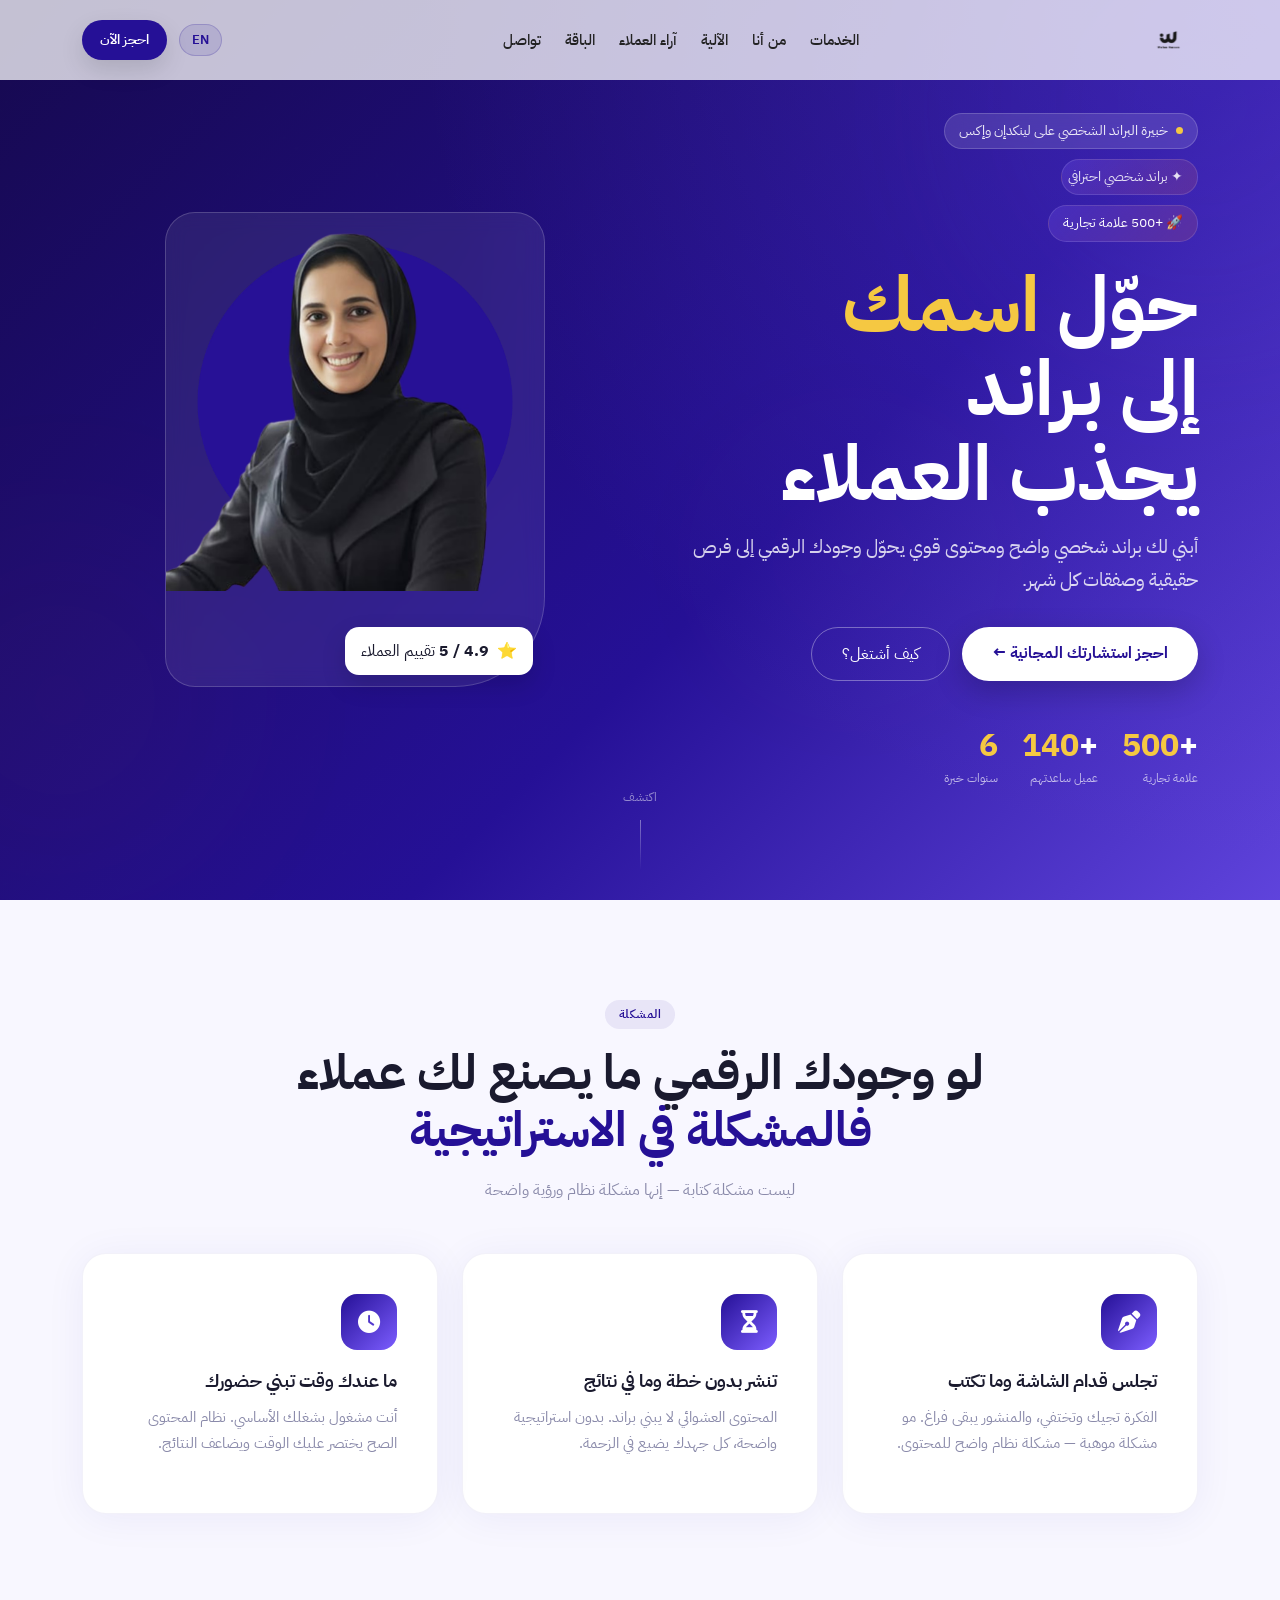
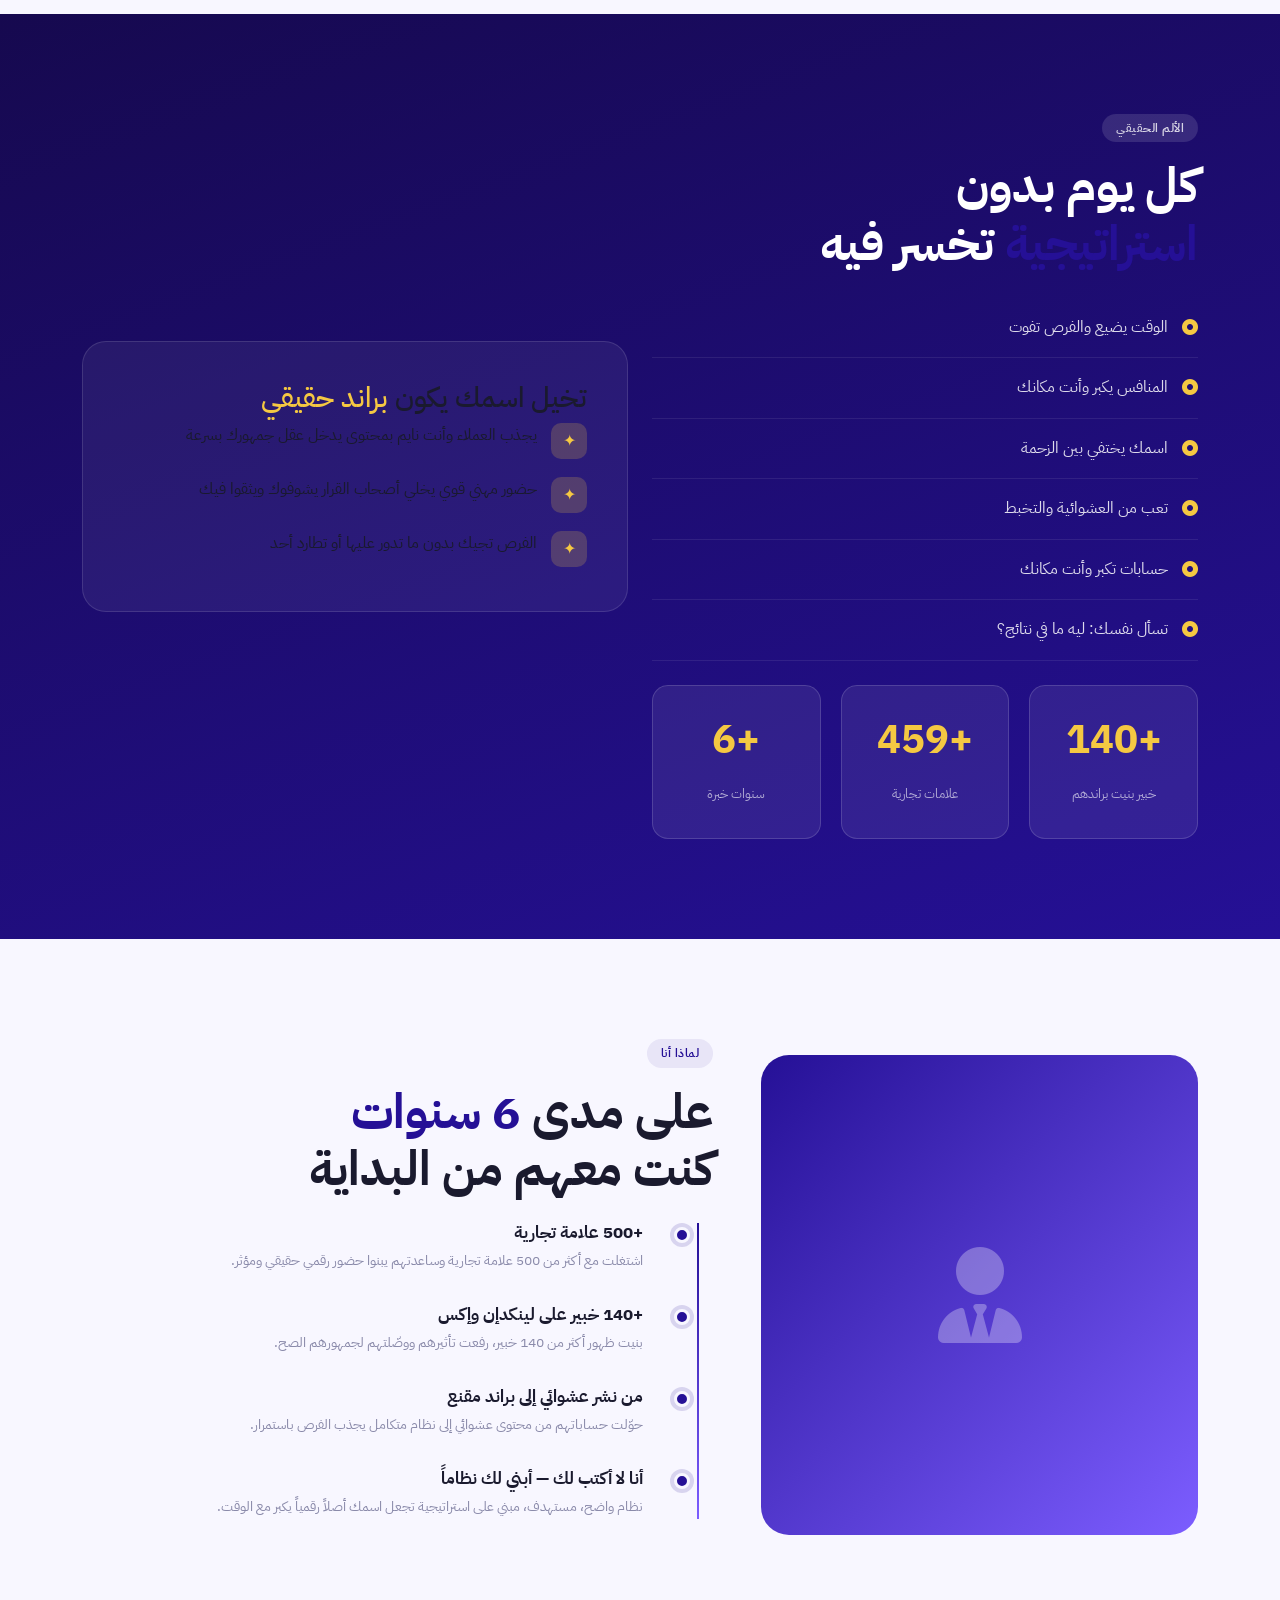
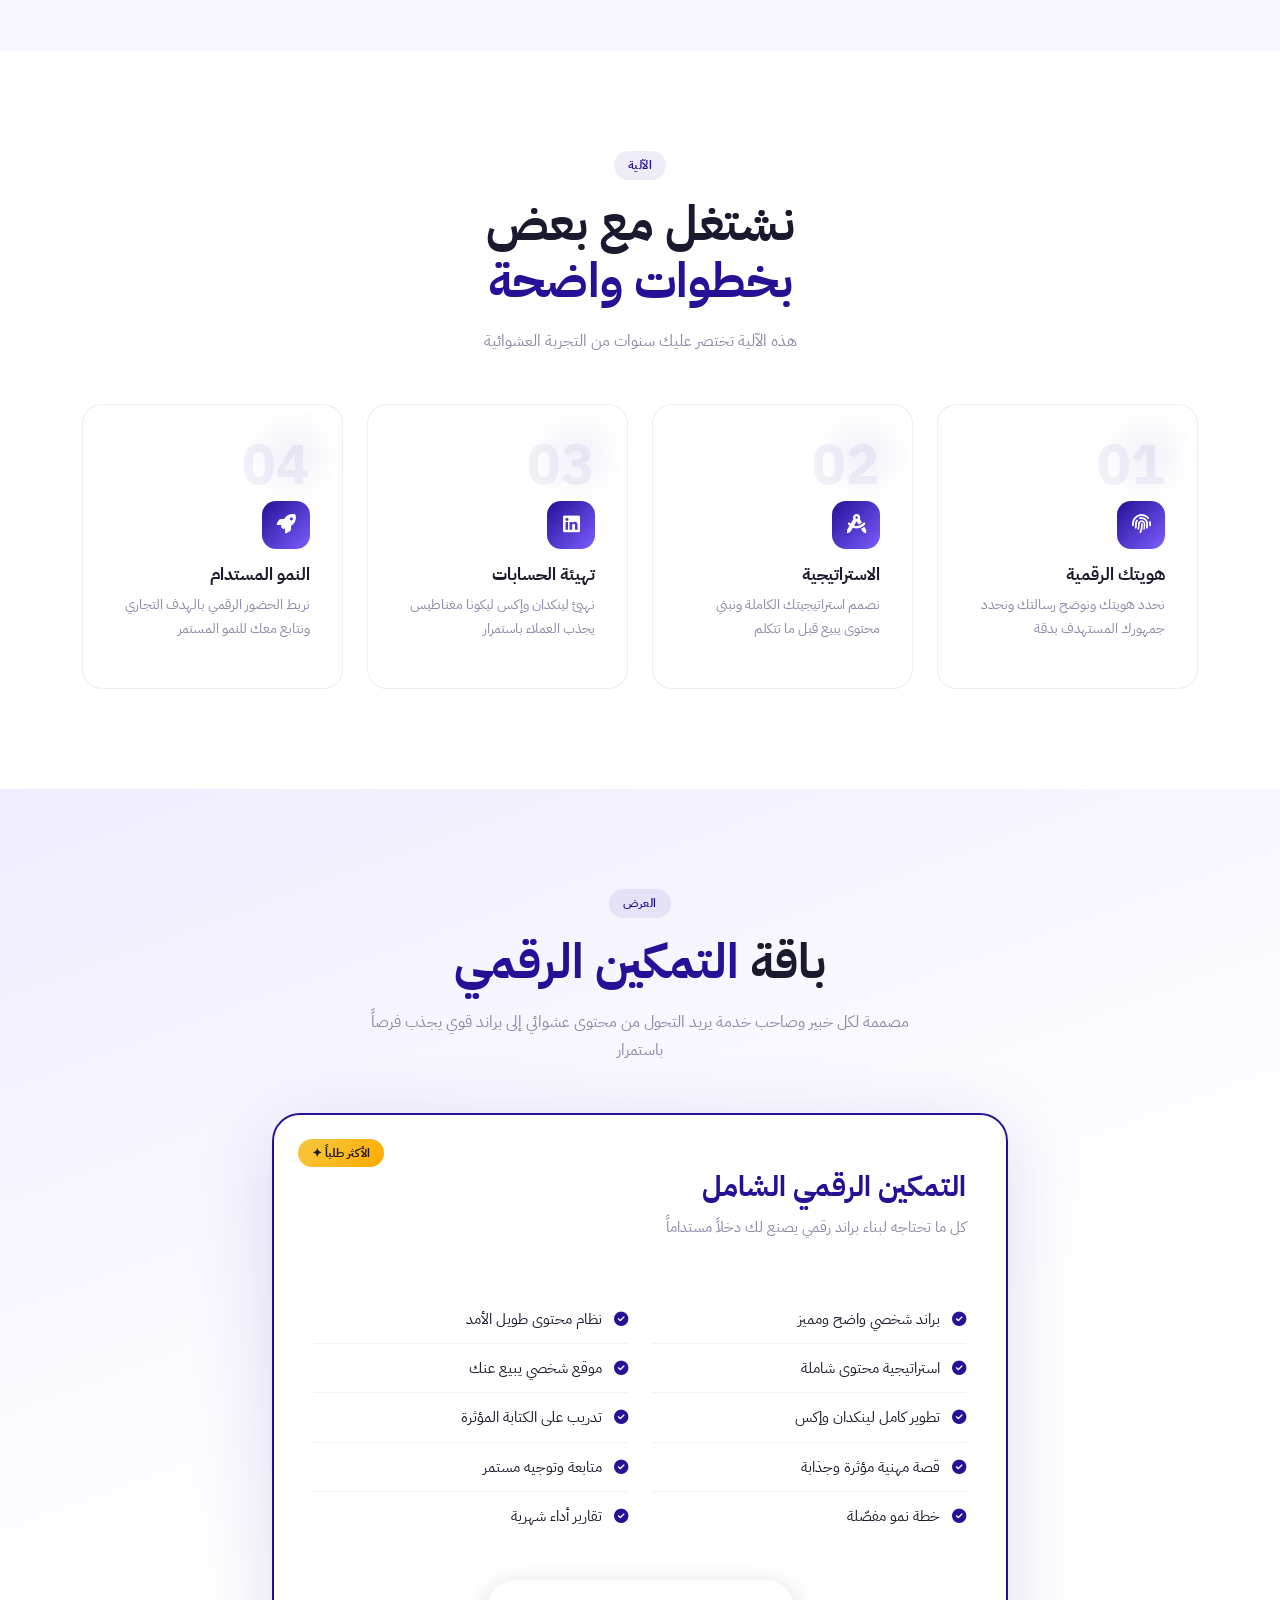
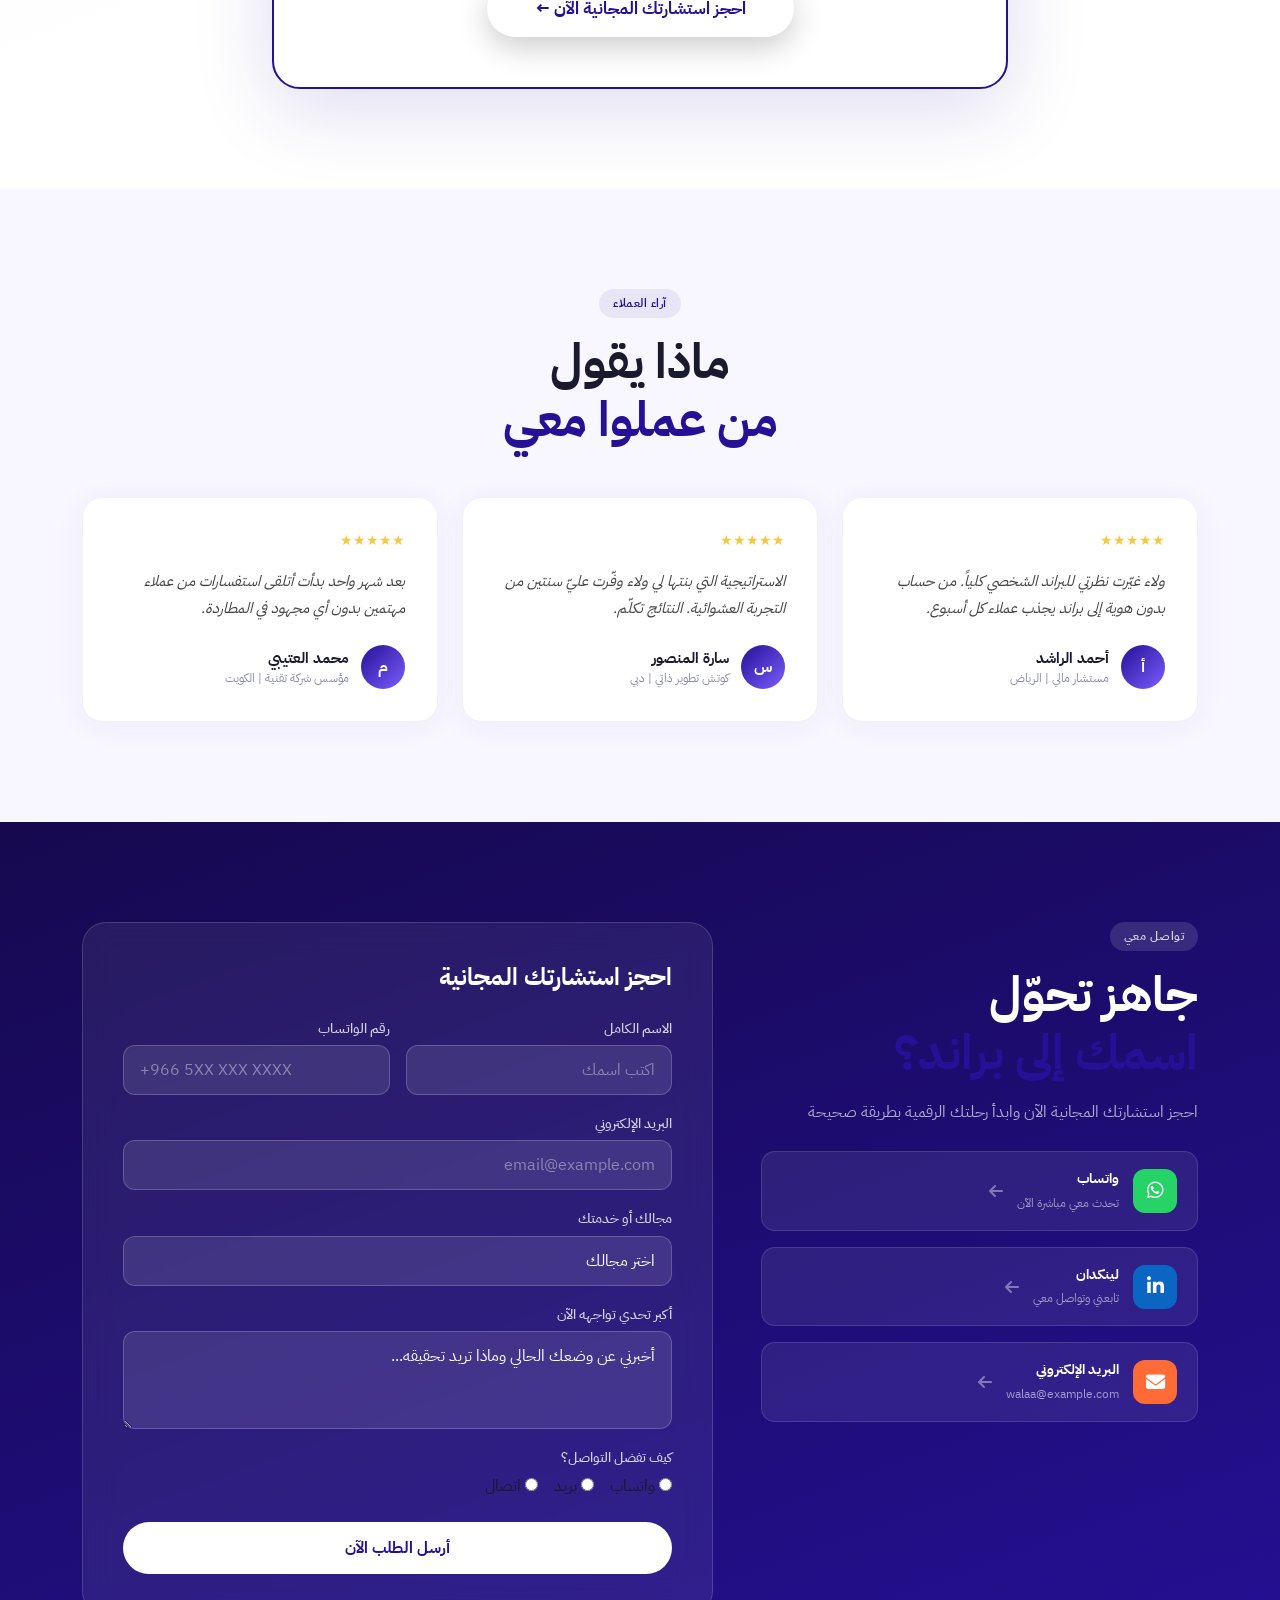
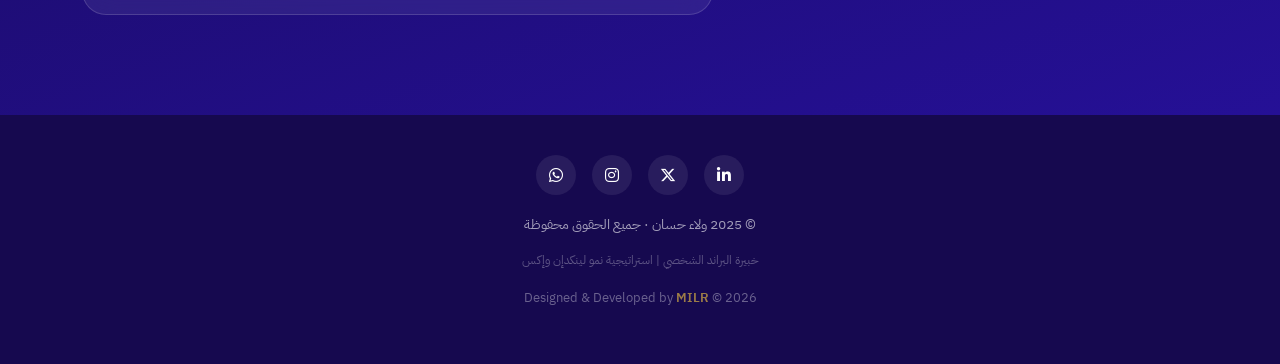
==== index.html @ 90fc90c7 "update website" ====
<!doctype html>
<html lang="ar" dir="rtl">

<head>
    <meta charset="UTF-8" />
    <meta name="viewport" content="width=device-width, initial-scale=1.0" />
    <title>ولاء حسان | خبيرة البراند الشخصي</title>
    <link href="https://fonts.googleapis.com/css2?family=IBM+Plex+Sans+Arabic:wght@300;400;500;600;700&display=swap"
        rel="stylesheet" />
    <link href="https://cdn.jsdelivr.net/npm/bootstrap@5.3.3/dist/css/bootstrap.min.css" rel="stylesheet" />
    <link href="https://cdnjs.cloudflare.com/ajax/libs/font-awesome/6.5.0/css/all.min.css" rel="stylesheet" />
    <link rel="stylesheet" href="style.css" />
</head>

<body>
    <!-- NAV -->
    <nav id="navbar">
        <div class="container nav-inner">

            <!-- LOGO -->
            <a href="#hero" class="nav-logo">
                <img src="logo.avif" alt="ولاء حسان" class="logo-img" />
            </a>

            <!-- LINKS -->
            <div class="nav-links">

                <a href="#hook" data-ar="الخدمات" data-en="Services">الخدمات</a>

                <a href="#why" data-ar="من أنا" data-en="About Me">من أنا</a>

                <a href="#process" data-ar="الآلية" data-en="Process">الآلية</a>

                <a href="#testimonials" data-ar="آراء العملاء" data-en="Testimonials">آراء العملاء</a>

                <a href="#package" data-ar="الباقة" data-en="Package">الباقة</a>

                <a href="#contact" data-ar="تواصل" data-en="Contact">تواصل</a>

            </div>

            <!-- ACTIONS -->
            <div class="nav-actions">

                <button class="lang-switch" onclick="toggleLang()">EN</button>

                <a href="#contact" class="nav-cta" data-ar="احجز الآن" data-en="Book Now">
                    احجز الآن
                </a>

            </div>

        </div>
    </nav>

    <!-- HERO -->
    <section id="hero">
        <div class="hero-noise"></div>
        <div class="hero-orb orb1"></div>
        <div class="hero-orb orb2"></div>
        <div class="hero-orb orb3"></div>

        <div class="container">
            <div class="row align-items-center">

                <!-- TEXT -->
                <div class="col-lg-6 hero-content">

                    <div class="hero-tags">

                        <div class="tag tag-main"
                            data-ar='<span class="tag-dot"></span> خبيرة البراند الشخصي على لينكدإن وإكس'
                            data-en='<span class="tag-dot"></span> Personal branding expert on LinkedIn & X'>
                            <span class="tag-dot"></span>
                            خبيرة البراند الشخصي على لينكدإن وإكس
                        </div>

                        <div class="tag tag-soft" data-ar="✦ براند شخصي احترافي"
                            data-en="✦ Professional Personal Brand">
                            ✦ براند شخصي احترافي
                        </div>

                        <div class="tag tag-highlight" data-ar="🚀 +500 علامة تجارية" data-en="🚀 +500 Brands">
                            🚀 +500 علامة تجارية
                        </div>

                    </div>

                    <h1 class="hero-name" data-ar='حوّل <em>اسمك</em><br> إلى براند<br> يجذب العملاء'
                        data-en='Turn <em>Your Name</em><br> Into A Brand<br> That Attracts Clients'>
                        حوّل <em>اسمك</em><br />
                        إلى براند<br />
                        يجذب العملاء
                    </h1>

                    <p class="hero-subtitle"
                        data-ar="أبني لك براند شخصي واضح ومحتوى قوي يحوّل وجودك الرقمي إلى فرص حقيقية وصفقات كل شهر."
                        data-en="I build you a clear personal brand and powerful content that turns your digital presence into real opportunities and consistent monthly deals.">
                        أبني لك براند شخصي واضح ومحتوى قوي يحوّل وجودك الرقمي إلى فرص حقيقية وصفقات كل شهر.
                    </p>

                    <div class="hero-btns">

                        <a href="#contact" class="btn-hero-primary" data-ar="احجز استشارتك المجانية ←"
                            data-en="Book Your Free Consultation ←">
                            احجز استشارتك المجانية ←
                        </a>

                        <a href="#process" class="btn-hero-secondary" data-ar="كيف أشتغل؟" data-en="How Do I Work?">
                            كيف أشتغل؟
                        </a>

                    </div>

                    <div class="hero-stats">

                        <div class="stat-item">
                            <div class="stat-num">+<span>500</span></div>
                            <div class="stat-label" data-ar="علامة تجارية" data-en="Brands">
                                علامة تجارية
                            </div>
                        </div>

                        <div class="stat-item">
                            <div class="stat-num">+<span>140</span></div>
                            <div class="stat-label" data-ar="عميل ساعدتهم" data-en="Clients Helped">
                                عميل ساعدتهم
                            </div>
                        </div>

                        <div class="stat-item">
                            <div class="stat-num"><span>6</span></div>
                            <div class="stat-label" data-ar="سنوات خبرة" data-en="Years of Experience">
                                سنوات خبرة
                            </div>
                        </div>

                    </div>
                </div>

                <!-- IMAGE -->
                <div class="col-lg-6 d-flex justify-content-center">
                    <div class="hero-img-wrap">

                        <div class="hero-img-frame">
                            <div class="hero-img-placeholder">
                                <img src="hero.avif" alt="Walaa Hassan" class="hero-img" />
                            </div>
                        </div>

                        <div class="hero-badge">
                            <div class="hero-badge-icon">⭐</div>
                            <div class="hero-badge-text">
                                <strong>4.9 / 5</strong>
                                <span data-ar="تقييم العملاء" data-en="Client Rating">
                                    تقييم العملاء
                                </span>
                            </div>
                        </div>

                    </div>
                </div>

            </div>
        </div>

        <div class="scroll-indicator" data-ar='<span>اكتشف</span><div class="scroll-line"></div>'
            data-en='<span>Discover</span><div class="scroll-line"></div>'>
            <span>اكتشف</span>
            <div class="scroll-line"></div>
        </div>
    </section>
    <!-- HOOK / PROBLEM -->
    <section id="hook">
        <div class="container">
            <div class="text-center mb-5 reveal">

                <span class="section-tag" data-ar="المشكلة" data-en="The Problem">
                    المشكلة
                </span>

                <h2 class="section-title"
                    data-ar='لو وجودك الرقمي ما يصنع لك عملاء<br><em>فالمشكلة في الاستراتيجية</em>'
                    data-en='If Your Online Presence Is Not Bringing Clients<br><em>The Problem Is The Strategy</em>'>
                    لو وجودك الرقمي ما يصنع لك عملاء<br /><em>فالمشكلة في الاستراتيجية</em>
                </h2>

                <p class="section-sub mx-auto" data-ar="ليست مشكلة كتابة — إنها مشكلة نظام ورؤية واضحة"
                    data-en="It's Not A Writing Problem — It's A System And Strategy Problem">
                    ليست مشكلة كتابة — إنها مشكلة نظام ورؤية واضحة
                </p>

            </div>

            <div class="row g-4">

                <div class="col-md-4 reveal">
                    <div class="hook-card">

                        <div class="hook-icon">
                            <i class="fa-solid fa-pen-nib"></i>
                        </div>

                        <h4 data-ar="تجلس قدام الشاشة وما تكتب"
                            data-en="You Sit In Front Of The Screen And Can't Write">
                            تجلس قدام الشاشة وما تكتب
                        </h4>

                        <p data-ar="الفكرة تجيك وتختفي، والمنشور يبقى فراغ. مو مشكلة موهبة — مشكلة نظام واضح للمحتوى."
                            data-en="Ideas come and go, but the post stays empty. It's not a talent problem — it's a content system problem.">
                            الفكرة تجيك وتختفي، والمنشور يبقى فراغ. مو مشكلة موهبة — مشكلة
                            نظام واضح للمحتوى.
                        </p>

                    </div>
                </div>

                <div class="col-md-4 reveal">
                    <div class="hook-card">

                        <div class="hook-icon">
                            <i class="fa-solid fa-hourglass-half"></i>
                        </div>

                        <h4 data-ar="تنشر بدون خطة وما في نتائج" data-en="You Post Without A Plan And Get No Results">
                            تنشر بدون خطة وما في نتائج
                        </h4>

                        <p data-ar="المحتوى العشوائي لا يبني براند. بدون استراتيجية واضحة، كل جهدك يضيع في الزحمة."
                            data-en="Random content doesn't build a brand. Without a clear strategy, all your effort gets lost in the noise.">
                            المحتوى العشوائي لا يبني براند. بدونك استراتيجية واضحة، كل جهدك
                            يضيع في الزحمة.
                        </p>

                    </div>
                </div>

                <div class="col-md-4 reveal">
                    <div class="hook-card">

                        <div class="hook-icon">
                            <i class="fa-solid fa-clock"></i>
                        </div>

                        <h4 data-ar="ما عندك وقت تبني حضورك" data-en="You Don't Have Time To Build Your Presence">
                            ما عندك وقت تبني حضورك
                        </h4>

                        <p data-ar="أنت مشغول بشغلك الأساسي. نظام المحتوى الصح يختصر عليك الوقت ويضاعف النتائج."
                            data-en="You're busy with your main work. The right content system saves time and multiplies results.">
                            أنت مشغول بشغلك الأساسي. نظام المحتوى الصح يختصر عليك الوقت
                            ويضاعف النتائج.
                        </p>

                    </div>
                </div>

            </div>
        </div>
    </section>
    <!-- PAIN -->
    <section id="pain">
        <div class="container">
            <div class="row align-items-center">
                <div class="col-lg-6 mb-5 mb-lg-0 reveal-left">
                    <span class="section-tag" data-ar="الألم الحقيقي" data-en="The Real Pain">
                        الألم الحقيقي
                    </span>

                    <h2 class="section-title" data-ar='كل يوم بدون<br><em>استراتيجية</em> تخسر فيه'
                        data-en='Every Day Without A<br><em>Strategy</em> Costs You'>
                        كل يوم بدون<br /><em>استراتيجية</em> تخسر فيه
                    </h2>
                    <ul class="pain-list mt-4">
                        <li>
                            <i class="fa-solid fa-circle-dot"></i>
                            <span data-ar="الوقت يضيع والفرص تفوت"
                                data-en="Time is wasted and opportunities are missed">
                                الوقت يضيع والفرص تفوت
                            </span>
                        </li>
                        <li>
                            <i class="fa-solid fa-circle-dot"></i>
                            <span data-ar="المنافس يكبر وأنت مكانك"
                                data-en="Your competitors grow while you stay in the same place">
                                المنافس يكبر وأنت مكانك
                            </span>
                        </li>

                        <li>
                            <i class="fa-solid fa-circle-dot"></i>
                            <span data-ar="اسمك يختفي بين الزحمة" data-en="Your name gets lost in the crowd">
                                اسمك يختفي بين الزحمة
                            </span>
                        </li>
                        <li>
                            <i class="fa-solid fa-circle-dot"></i>
                            <span data-ar="تعب من العشوائية والتخبط" data-en="Tired of randomness and confusion">
                                تعب من العشوائية والتخبط
                            </span>
                        </li>
                        <li>
                            <i class="fa-solid fa-circle-dot"></i>
                            <span data-ar="حسابات تكبر وأنت مكانك"
                                data-en="Other accounts grow while yours stays still">
                                حسابات تكبر وأنت مكانك
                            </span>
                        </li>
                        <li>
                            <i class="fa-solid fa-circle-dot"></i>
                            <span data-ar="تسأل نفسك: ليه ما في نتائج؟"
                                data-en="You keep asking yourself: Why am I not getting results?">
                                تسأل نفسك: ليه ما في نتائج؟
                            </span>
                        </li>
                    </ul>
                    <div class="pain-counter mt-4">
                        <div class="pain-counter-item reveal">
                            <div class="num" data-target="140">0</div>
                            <div class="lbl" data-ar="خبير بنيت براندهم" data-en="Experts I Helped Build Their Brand">
                                خبير بنيت براندهم
                            </div>
                        </div>
                        <div class="pain-counter-item reveal">
                            <div class="num" data-target="500">0</div>
                            <div class="lbl" data-ar="علامات تجارية" data-en="Brands I Helped Build">
                                علامات تجارية
                            </div>
                        </div>
                        <div class="pain-counter-item reveal">
                            <div class="num" data-target="6">0</div>
                            <div class="lbl" data-ar="سنوات خبرة" data-en="Years of Experience">
                                سنوات خبرة
                            </div>
                        </div>
                    </div>
                </div>
                <div class="col-lg-6 reveal">
                    <div style="
                background: rgba(255, 255, 255, 0.06);
                border: 1px solid rgba(255, 255, 255, 0.12);
                border-radius: 24px;
                padding: 40px;
              ">
                        <h3 data-ar='تخيل اسمك يكون <span style="color: var(--gold)">براند حقيقي</span>'
                            data-en='Imagine Your Name Becoming A <span style="color: var(--gold)">Real Brand</span>'>
                            تخيل اسمك يكون
                            <span style="color: var(--gold)">براند حقيقي</span>
                        </h3>
                        <div style="display: flex; flex-direction: column; gap: 14px">
                            <div style="display: flex; gap: 14px; align-items: flex-start">
                                <div style="
                      width: 36px;
                      height: 36px;
                      background: rgba(245, 200, 66, 0.2);
                      border-radius: 10px;
                      display: flex;
                      align-items: center;
                      justify-content: center;
                      flex-shrink: 0;
                      color: var(--gold);
                      font-size: 1rem;
                    ">
                                    ✦
                                </div>
                                <p data-ar="يجذب العملاء وأنت نايم بمحتوى يدخل عقل جمهورك بسرعة"
                                    data-en="Attract clients even while you sleep with content that reaches your audience quickly">
                                    يجذب العملاء وأنت نايم بمحتوى يدخل عقل جمهورك بسرعة
                                </p>
                            </div>
                            <div style="display: flex; gap: 14px; align-items: flex-start">
                                <div style="
                      width: 36px;
                      height: 36px;
                      background: rgba(245, 200, 66, 0.2);
                      border-radius: 10px;
                      display: flex;
                      align-items: center;
                      justify-content: center;
                      flex-shrink: 0;
                      color: var(--gold);
                      font-size: 1rem;
                    ">
                                    ✦
                                </div>
                                <p data-ar="حضور مهني قوي يخلي أصحاب القرار يشوفوك ويثقوا فيك"
                                    data-en="A strong professional presence that makes decision-makers notice and trust you">
                                    حضور مهني قوي يخلي أصحاب القرار يشوفوك ويثقوا فيك
                                </p>
                            </div>
                            <div style="display: flex; gap: 14px; align-items: flex-start">
                                <div style="
                      width: 36px;
                      height: 36px;
                      background: rgba(245, 200, 66, 0.2);
                      border-radius: 10px;
                      display: flex;
                      align-items: center;
                      justify-content: center;
                      flex-shrink: 0;
                      color: var(--gold);
                      font-size: 1rem;
                    ">
                                    ✦
                                </div>
                                <p data-ar="الفرص تجيك بدون ما تدور عليها أو تطارد أحد"
                                    data-en="Opportunities come to you without chasing anyone">
                                    الفرص تجيك بدون ما تدور عليها أو تطارد أحد
                                </p>
                            </div>
                        </div>
                    </div>
                </div>
            </div>
        </div>
    </section>

    <!-- WHY ME -->
    <section id="why">
        <div class="container">
            <div class="row align-items-center g-5">

                <div class="col-lg-5 reveal">
                    <div class="why-img">
                        <i class="fa-solid fa-user-tie"></i>
                    </div>
                </div>

                <div class="col-lg-7 reveal">

                    <span class="section-tag" data-ar="لماذا أنا" data-en="Why Me">
                        لماذا أنا
                    </span>

                    <h2 class="section-title mb-4" data-ar='على مدى <em>6 سنوات</em><br />كنت معهم من البداية'
                        data-en='Over <em>6 Years</em><br />I Have Been With Them'>
                        على مدى <em>6 سنوات</em><br />
                        كنت معهم من البداية
                    </h2>

                    <div class="timeline">

                        <div class="timeline-item">
                            <div class="timeline-dot"></div>

                            <h5 data-ar="+500 علامة تجارية" data-en="+500 Brands">
                                +500 علامة تجارية
                            </h5>

                            <p data-ar="اشتغلت مع أكثر من 500 علامة تجارية وساعدتهم يبنوا حضور رقمي حقيقي ومؤثر."
                                data-en="I worked with over 500 brands and helped them build a real impactful digital presence.">
                                اشتغلت مع أكثر من 500 علامة تجارية وساعدتهم يبنوا حضور رقمي حقيقي ومؤثر.
                            </p>
                        </div>

                        <div class="timeline-item">
                            <div class="timeline-dot"></div>

                            <h5 data-ar="+140 خبير على لينكدإن وإكس" data-en="+140 Experts on LinkedIn and X">
                                +140 خبير على لينكدان وإكس
                            </h5>

                            <p data-ar="بنيت ظهور أكثر من 140 خبير، رفعت تأثيرهم ووصّلتهم لجمهورهم الصح."
                                data-en="I built the presence of 140+ experts and connected them to the right audience.">
                                بنيت ظهور أكثر من 140 خبير، رفعت تأثيرهم ووصّلتهم لجمهورهم الصح.
                            </p>

                        </div>

                        <div class="timeline-item">
                            <div class="timeline-dot"></div>

                            <h5 data-ar="من نشر عشوائي إلى براند مقنع" data-en="From Random Posting To A Strong Brand">
                                من نشر عشوائي إلى براند مقنع
                            </h5>

                            <p data-ar="حوّلت حساباتهم من محتوى عشوائي إلى نظام متكامل يجذب الفرص باستمرار."
                                data-en="I turned their accounts from random posting into a system that consistently attracts opportunities.">
                                حوّلت حساباتهم من محتوى عشوائي إلى نظام متكامل يجذب الفرص باستمرار.
                            </p>

                        </div>

                        <div class="timeline-item">
                            <div class="timeline-dot"></div>

                            <h5 data-ar="أنا لا أكتب لك — أبني لك نظاماً"
                                data-en="I Don’t Just Write — I Build A System">
                                أنا لا أكتب لك — أبني لك نظاماً
                            </h5>

                            <p data-ar="نظام واضح، مستهدف، مبني على استراتيجية تجعل اسمك أصلاً رقمياً يكبر مع الوقت."
                                data-en="A clear targeted system built on strategy that turns your name into a growing digital asset.">
                                نظام واضح، مستهدف، مبني على استراتيجية تجعل اسمك أصلاً رقمياً يكبر مع الوقت.
                            </p>

                        </div>

                    </div>
                </div>

            </div>
        </div>
    </section>

    <!-- PROCESS -->
    <section id="process">
        <div class="container">

            <div class="text-center mb-5 reveal">

                <span class="section-tag" data-ar="الآلية" data-en="Process">
                    الآلية
                </span>

                <h2 class="section-title" data-ar='نشتغل مع بعض<br /><em>بخطوات واضحة</em>'
                    data-en='We Work Together<br /><em>With Clear Steps</em>'>
                    نشتغل مع بعض<br />
                    <em>بخطوات واضحة</em>
                </h2>

                <p class="section-sub mx-auto" data-ar="هذه الآلية تختصر عليك سنوات من التجربة العشوائية"
                    data-en="This process saves you years of trial and error">
                    هذه الآلية تختصر عليك سنوات من التجربة العشوائية
                </p>

            </div>

            <div class="row g-4">

                <div class="col-md-6 col-lg-3 reveal">
                    <div class="process-step">

                        <div class="step-num">01</div>

                        <div class="step-icon">
                            <i class="fa-solid fa-fingerprint"></i>
                        </div>

                        <h4 data-ar="هويتك الرقمية" data-en="Your Digital Identity">
                            هويتك الرقمية
                        </h4>

                        <p data-ar="نحدد هويتك ونوضح رسالتك ونحدد جمهورك المستهدف بدقة"
                            data-en="We define your identity, clarify your message, and identify your target audience precisely">
                            نحدد هويتك ونوضح رسالتك ونحدد جمهورك المستهدف بدقة
                        </p>

                    </div>
                </div>

                <div class="col-md-6 col-lg-3 reveal">
                    <div class="process-step">

                        <div class="step-num">02</div>

                        <div class="step-icon">
                            <i class="fa-solid fa-compass-drafting"></i>
                        </div>

                        <h4 data-ar="الاستراتيجية" data-en="Strategy">
                            الاستراتيجية
                        </h4>

                        <p data-ar="نصمم استراتيجيتك الكاملة ونبني محتوى يبيع قبل ما تتكلم"
                            data-en="We design your full strategy and create content that sells before you speak">
                            نصمم استراتيجيتك الكاملة ونبني محتوى يبيع قبل ما تتكلم
                        </p>

                    </div>
                </div>

                <div class="col-md-6 col-lg-3 reveal">
                    <div class="process-step">

                        <div class="step-num">03</div>

                        <div class="step-icon">
                            <i class="fa-brands fa-linkedin"></i>
                        </div>

                        <h4 data-ar="تهيئة الحسابات" data-en="Account Optimization">
                            تهيئة الحسابات
                        </h4>

                        <p data-ar="نهيئ لينكدان وإكس ليكونا مغناطيس يجذب العملاء باستمرار"
                            data-en="We optimize LinkedIn and X to become a magnet for consistent clients">
                            نهيئ لينكدان وإكس ليكونا مغناطيس يجذب العملاء باستمرار
                        </p>

                    </div>
                </div>

                <div class="col-md-6 col-lg-3 reveal">
                    <div class="process-step">

                        <div class="step-num">04</div>

                        <div class="step-icon">
                            <i class="fa-solid fa-rocket"></i>
                        </div>

                        <h4 data-ar="النمو المستدام" data-en="Sustainable Growth">
                            النمو المستدام
                        </h4>

                        <p data-ar="نربط الحضور الرقمي بالهدف التجاري ونتابع معك للنمو المستمر"
                            data-en="We connect your digital presence to your business goals and support continuous growth">
                            نربط الحضور الرقمي بالهدف التجاري ونتابع معك للنمو المستمر
                        </p>

                    </div>
                </div>

            </div>
        </div>
    </section>

    <!-- PACKAGE -->
    <section id="package">
        <div class="container">

            <div class="text-center mb-5 reveal">

                <span class="section-tag" data-ar="العرض" data-en="Offer">
                    العرض
                </span>

                <h2 class="section-title" data-ar='باقة <em>التمكين الرقمي</em>'
                    data-en='Digital <em>Empowerment Package</em>'>
                    باقة <em>التمكين الرقمي</em>
                </h2>

                <p class="section-sub mx-auto"
                    data-ar="مصممة لكل خبير وصاحب خدمة يريد التحول من محتوى عشوائي إلى براند قوي يجذب فرصاً باستمرار"
                    data-en="Designed for every expert and service provider who wants to move from random content to a strong brand that attracts consistent opportunities">
                    مصممة لكل خبير وصاحب خدمة يريد التحول من محتوى عشوائي إلى براند قوي
                    يجذب فرصاً باستمرار
                </p>

            </div>

            <div class="row justify-content-center">

                <div class="col-lg-8 reveal">

                    <div class="package-card">

                        <div class="package-badge" data-ar="الأكثر طلباً ✦" data-en="Most Requested ✦">
                            الأكثر طلباً ✦
                        </div>

                        <div class="row mb-4">
                            <div class="col">

                                <p class="package-title" data-ar="التمكين الرقمي الشامل"
                                    data-en="Full Digital Empowerment">
                                    التمكين الرقمي الشامل
                                </p>

                                <p class="package-sub" data-ar="كل ما تحتاجه لبناء براند رقمي يصنع لك دخلاً مستداماً"
                                    data-en="Everything you need to build a digital brand that generates sustainable income">
                                    كل ما تحتاجه لبناء براند رقمي يصنع لك دخلاً مستداماً
                                </p>

                            </div>
                        </div>

                        <div class="row">

                            <div class="col-md-6">
                                <ul class="package-list">

                                    <li>
                                        <i class="fa-solid fa-check-circle"></i>
                                        <span data-ar="براند شخصي واضح ومميز" data-en="Clear and unique personal brand">
                                            براند شخصي واضح ومميز
                                        </span>
                                    </li>

                                    <li>
                                        <i class="fa-solid fa-check-circle"></i>
                                        <span data-ar="استراتيجية محتوى شاملة" data-en="Comprehensive content strategy">
                                            استراتيجية محتوى شاملة
                                        </span>
                                    </li>

                                    <li>
                                        <i class="fa-solid fa-check-circle"></i>
                                        <span data-ar="تطوير كامل لينكدان وإكس"
                                            data-en="Full LinkedIn and X optimization">
                                            تطوير كامل لينكدان وإكس
                                        </span>
                                    </li>

                                    <li>
                                        <i class="fa-solid fa-check-circle"></i>
                                        <span data-ar="قصة مهنية مؤثرة وجذابة"
                                            data-en="Powerful and engaging professional story">
                                            قصة مهنية مؤثرة وجذابة
                                        </span>
                                    </li>

                                    <li>
                                        <i class="fa-solid fa-check-circle"></i>
                                        <span data-ar="خطة نمو مفصّلة" data-en="Detailed growth plan">
                                            خطة نمو مفصّلة
                                        </span>
                                    </li>

                                </ul>
                            </div>

                            <div class="col-md-6">
                                <ul class="package-list">

                                    <li>
                                        <i class="fa-solid fa-check-circle"></i>
                                        <span data-ar="نظام محتوى طويل الأمد" data-en="Long-term content system">
                                            نظام محتوى طويل الأمد
                                        </span>
                                    </li>

                                    <li>
                                        <i class="fa-solid fa-check-circle"></i>
                                        <span data-ar="موقع شخصي يبيع عنك"
                                            data-en="A personal website that sells for you">
                                            موقع شخصي يبيع عنك
                                        </span>
                                    </li>

                                    <li>
                                        <i class="fa-solid fa-check-circle"></i>
                                        <span data-ar="تدريب على الكتابة المؤثرة"
                                            data-en="Training in persuasive writing">
                                            تدريب على الكتابة المؤثرة
                                        </span>
                                    </li>

                                    <li>
                                        <i class="fa-solid fa-check-circle"></i>
                                        <span data-ar="متابعة وتوجيه مستمر" data-en="Continuous support and guidance">
                                            متابعة وتوجيه مستمر
                                        </span>
                                    </li>

                                    <li>
                                        <i class="fa-solid fa-check-circle"></i>
                                        <span data-ar="تقارير أداء شهرية" data-en="Monthly performance reports">
                                            تقارير أداء شهرية
                                        </span>
                                    </li>

                                </ul>
                            </div>

                        </div>

                        <div class="text-center mt-4">

                            <a href="#contact" class="btn-hero-primary" data-ar="احجز استشارتك المجانية الآن ←"
                                data-en="Book your free consultation now ←"
                                style="display:inline-block; padding:16px 48px; font-size:1.05rem;">
                                احجز استشارتك المجانية الآن ←
                            </a>

                        </div>

                    </div>
                </div>
            </div>
        </div>
    </section>

    <!-- TESTIMONIALS -->
    <section id="testimonials">
        <div class="container">

            <div class="text-center mb-5 reveal">

                <span class="section-tag" data-ar="آراء العملاء" data-en="Testimonials">
                    آراء العملاء
                </span>

                <h2 class="section-title" data-ar='ماذا يقول<br /><em>من عملوا معي</em>'
                    data-en='What They Say<br /><em>About Working With Me</em>'>
                    ماذا يقول<br />
                    <em>من عملوا معي</em>
                </h2>

            </div>

            <div class="row g-4">

                <div class="col-md-4 reveal">
                    <div class="testimonial-card">

                        <div class="stars">★★★★★</div>

                        <p class="testimonial-text"
                            data-ar="ولاء غيّرت نظرتي للبراند الشخصي كلياً. من حساب بدون هوية إلى براند يجذب عملاء كل أسبوع."
                            data-en="Walaa completely changed my view of personal branding. From an identity-less account to a brand that attracts clients every week.">
                            "ولاء غيّرت نظرتي للبراند الشخصي كلياً. من حساب بدون هوية إلى
                            براند يجذب عملاء كل أسبوع."
                        </p>

                        <div class="testimonial-author">

                            <div class="author-avatar">أ</div>

                            <div>

                                <div class="author-name" data-ar="أحمد الراشد" data-en="Ahmed Al-Rashed">
                                    أحمد الراشد
                                </div>

                                <div class="author-title" data-ar="مستشار مالي | الرياض"
                                    data-en="Financial Consultant | Riyadh">
                                    مستشار مالي | الرياض
                                </div>

                            </div>

                        </div>
                    </div>
                </div>

                <div class="col-md-4 reveal">
                    <div class="testimonial-card">

                        <div class="stars">★★★★★</div>

                        <p class="testimonial-text"
                            data-ar="الاستراتيجية التي بنتها لي ولاء وفّرت عليّ سنتين من التجربة العشوائية. النتائج تكلّم."
                            data-en="The strategy Walaa built saved me 2 years of trial and error. The results speak for themselves.">
                            "الاستراتيجية التي بنتها لي ولاء وفّرت عليّ سنتين من التجربة
                            العشوائية. النتائج تكلّم."
                        </p>

                        <div class="testimonial-author">

                            <div class="author-avatar">س</div>

                            <div>

                                <div class="author-name" data-ar="سارة المنصور" data-en="Sara Al-Mansour">
                                    سارة المنصور
                                </div>

                                <div class="author-title" data-ar="كوتش تطوير ذاتي | دبي" data-en="Life Coach | Dubai">
                                    كوتش تطوير ذاتي | دبي
                                </div>

                            </div>

                        </div>
                    </div>
                </div>

                <div class="col-md-4 reveal">
                    <div class="testimonial-card">

                        <div class="stars">★★★★★</div>

                        <p class="testimonial-text"
                            data-ar="بعد شهر واحد بدأت أتلقى استفسارات من عملاء مهتمين بدون أي مجهود في المطاردة."
                            data-en="After just one month, I started receiving inquiries from interested clients without any effort of chasing.">
                            "بعد شهر واحد بدأت أتلقى استفسارات من عملاء مهتمين بدون أي مجهود
                            في المطاردة."
                        </p>

                        <div class="testimonial-author">

                            <div class="author-avatar">م</div>

                            <div>

                                <div class="author-name" data-ar="محمد العتيبي" data-en="Mohammed Al-Otaibi">
                                    محمد العتيبي
                                </div>

                                <div class="author-title" data-ar="مؤسس شركة تقنية | الكويت"
                                    data-en="Tech Founder | Kuwait">
                                    مؤسس شركة تقنية | الكويت
                                </div>

                            </div>

                        </div>
                    </div>
                </div>

            </div>
        </div>
    </section>

    <!-- CONTACT -->
    <section id="contact">
        <div class="container">
            <div class="row g-5">

                <!-- LEFT -->
                <div class="col-lg-5 reveal">

                    <span class="section-tag" data-ar="تواصل معي" data-en="Contact Me">
                        تواصل معي
                    </span>

                    <h2 class="section-title" data-ar='جاهز تحوّل<br /><em>اسمك إلى براند؟</em>'
                        data-en='Ready To Turn<br /><em>Your Name Into A Brand?</em>'>
                        جاهز تحوّل<br />
                        <em>اسمك إلى براند؟</em>
                    </h2>

                    <p class="section-sub" data-ar="احجز استشارتك المجانية الآن وابدأ رحلتك الرقمية بطريقة صحيحة"
                        data-en="Book your free consultation now and start your digital journey the right way">
                        احجز استشارتك المجانية الآن وابدأ رحلتك الرقمية بطريقة صحيحة
                    </p>

                    <div class="contact-alt mt-4">

                        <a href="https://wa.me/966500000000?text=مرحبا ولاء، أريد أحجز استشارة" target="_blank"
                            class="contact-channel">

                            <div class="channel-icon channel-whatsapp">
                                <i class="fa-brands fa-whatsapp" style="color: white"></i>
                            </div>

                            <div class="channel-text">
                                <strong data-ar="واتساب" data-en="WhatsApp">واتساب</strong>
                                <span data-ar="تحدث معي مباشرة الآن" data-en="Talk to me directly now">
                                    تحدث معي مباشرة الآن
                                </span>
                            </div>

                            <i class="fa-solid fa-arrow-left ms-auto" style="color: rgba(255, 255, 255, 0.4)"></i>

                        </a>

                        <a href="https://linkedin.com/in/walaa-hassan" target="_blank" class="contact-channel">

                            <div class="channel-icon channel-linkedin">
                                <i class="fa-brands fa-linkedin-in" style="color: white"></i>
                            </div>

                            <div class="channel-text">
                                <strong data-ar="لينكدان" data-en="LinkedIn">لينكدان</strong>
                                <span data-ar="تابعني وتواصل معي" data-en="Follow and connect with me">
                                    تابعني وتواصل معي
                                </span>
                            </div>

                            <i class="fa-solid fa-arrow-left ms-auto" style="color: rgba(255, 255, 255, 0.4)"></i>

                        </a>

                        <a href="mailto:walaa@example.com" class="contact-channel">

                            <div class="channel-icon channel-email">
                                <i class="fa-solid fa-envelope" style="color: white"></i>
                            </div>

                            <div class="channel-text">
                                <strong data-ar="البريد الإلكتروني" data-en="Email">البريد الإلكتروني</strong>
                                <span data-ar="walaa@example.com" data-en="walaa@example.com">
                                    walaa@example.com
                                </span>
                            </div>

                            <i class="fa-solid fa-arrow-left ms-auto" style="color: rgba(255, 255, 255, 0.4)"></i>

                        </a>

                    </div>
                </div>

                <!-- RIGHT -->
                <div class="col-lg-7 reveal">

                    <div class="contact-form-wrap">

                        <h4 data-ar="احجز استشارتك المجانية" data-en="Book Your Free Consultation"
                            style="color: white; font-weight: 700; margin-bottom: 24px">
                            احجز استشارتك المجانية
                        </h4>

                        <form id="contactForm">

                            <div class="row g-3">

                                <div class="col-md-6">
                                    <label class="form-label" data-ar="الاسم الكامل" data-en="Full Name">
                                        الاسم الكامل
                                    </label>
                                    <input type="text" class="form-control" placeholder="اكتب اسمك" required />
                                </div>

                                <div class="col-md-6">
                                    <label class="form-label" data-ar="رقم الواتساب" data-en="WhatsApp Number">
                                        رقم الواتساب
                                    </label>
                                    <input type="tel" class="form-control" placeholder="+966 5XX XXX XXXX" required />
                                </div>

                                <div class="col-12">
                                    <label class="form-label" data-ar="البريد الإلكتروني" data-en="Email">
                                        البريد الإلكتروني
                                    </label>
                                    <input type="email" class="form-control" placeholder="email@example.com" required />
                                </div>

                                <div class="col-12">
                                    <label class="form-label" data-ar="مجالك أو خدمتك" data-en="Your Field / Service">
                                        مجالك أو خدمتك
                                    </label>

                                    <select class="form-select">
                                        <option data-ar="اختر مجالك" data-en="Select your field">اختر مجالك</option>
                                        <option data-ar="استشارات ومبيعات" data-en="Consulting & Sales">استشارات ومبيعات
                                        </option>
                                        <option data-ar="تدريب وكوتشينج" data-en="Coaching">تدريب وكوتشينج</option>
                                        <option data-ar="تقنية وبرمجة" data-en="Tech & Programming">تقنية وبرمجة
                                        </option>
                                        <option data-ar="تسويق وإعلام" data-en="Marketing & Media">تسويق وإعلام</option>
                                        <option data-ar="محاسبة ومال" data-en="Finance & Accounting">محاسبة ومال
                                        </option>
                                        <option data-ar="طب وصحة" data-en="Medical & Health">طب وصحة</option>
                                        <option data-ar="قانون وأعمال" data-en="Law & Business">قانون وأعمال</option>
                                        <option data-ar="غير ذلك" data-en="Other">غير ذلك</option>
                                    </select>

                                </div>

                                <div class="col-12">
                                    <label class="form-label" data-ar="أكبر تحدي تواجهه الآن"
                                        data-en="Biggest Challenge You're Facing">
                                        أكبر تحدي تواجهه الآن
                                    </label>

                                    <textarea class="form-control" rows="3"
                                        placeholder="أخبرني عن وضعك الحالي وماذا تريد تحقيقه..."
                                        data-ar="أخبرني عن وضعك الحالي وماذا تريد تحقيقه..."
                                        data-en="Tell me about your current situation and what you want to achieve"></textarea>

                                </div>

                                <div class="col-12">
                                    <label class="form-label" data-ar="كيف تفضل التواصل؟"
                                        data-en="Preferred Contact Method">
                                        كيف تفضل التواصل؟
                                    </label>

                                    <div class="d-flex gap-3">

                                        <label>
                                            <input type="radio" name="contact_pref" value="whatsapp"
                                                style="accent-color: var(--gold)" />
                                            <span data-ar="واتساب" data-en="WhatsApp">واتساب</span>
                                        </label>

                                        <label>
                                            <input type="radio" name="contact_pref" value="email"
                                                style="accent-color: var(--gold)" />
                                            <span data-ar="بريد" data-en="Email">بريد</span>
                                        </label>

                                        <label>
                                            <input type="radio" name="contact_pref" value="call"
                                                style="accent-color: var(--gold)" />
                                            <span data-ar="اتصال" data-en="Call">اتصال</span>
                                        </label>

                                    </div>

                                </div>

                                <div class="col-12">

                                    <button type="submit" class="btn-contact" data-ar="أرسل الطلب الآن"
                                        data-en="Send Request Now">

                                        <i class="fa-solid fa-paper-plane me-2"></i>
                                        أرسل الطلب الآن
                                    </button>

                                    <div class="form-success" id="formSuccess"
                                        data-ar="تم إرسال طلبك بنجاح! سأتواصل معك خلال 24 ساعة"
                                        data-en="Your request was sent successfully! I will contact you within 24 hours">
                                        ✅ تم إرسال طلبك بنجاح! سأتواصل معك خلال 24 ساعة
                                    </div>

                                </div>

                            </div>

                        </form>

                    </div>

                </div>

            </div>
        </div>
    </section>

    <!-- FOOTER -->
    <footer>
        <div class="container">

            <div class="footer-social">

                <a href="#" aria-label="LinkedIn">
                    <i class="fa-brands fa-linkedin-in"></i>
                </a>

                <a href="#" aria-label="X">
                    <i class="fa-brands fa-x-twitter"></i>
                </a>

                <a href="#" aria-label="Instagram">
                    <i class="fa-brands fa-instagram"></i>
                </a>

                <a href="#" aria-label="WhatsApp">
                    <i class="fa-brands fa-whatsapp"></i>
                </a>

            </div>

            <p data-ar="© 2025 ولاء حسان · جميع الحقوق محفوظة" data-en="© 2025 Walaa Hassan · All Rights Reserved">
                © 2025 ولاء حسان · جميع الحقوق محفوظة
            </p>

            <p class="mt-2" style="font-size: 0.78rem; opacity: 0.5"
                data-ar="خبيرة البراند الشخصي | استراتيجية نمو لينكدإن وإكس"
                data-en="Personal Branding Expert | LinkedIn & X Growth Strategist">
                Personal Branding Expert | LinkedIn & X Growth Strategist
            </p>

            <!-- CREDIT -->
            <p class="footer-credit">
                Designed & Developed by
                <a href="https://mi-lr.netlify.app" target="_blank" rel="noopener">
                    MILR
                </a>
                © 2026
            </p>

        </div>
    </footer>

    <script src="https://cdn.jsdelivr.net/npm/bootstrap@5.3.3/dist/js/bootstrap.bundle.min.js"></script>
    <script src="script.js"></script>
</body>

</html>
---- style.css ----
:root {
    --primary: #251096;
    --primary-light: #3a1fc7;
    --primary-dark: #16094f;
    --white: #ffffff;
    --off-white: #f8f7ff;
    --accent: #7c5dff;
    --accent2: #ff6b35;
    --text-muted: #8a8aaa;
    --gold: #f5c842;
}

* {
    margin: 0;
    padding: 0;
    box-sizing: border-box;
}

html {
    scroll-behavior: smooth;
}

body {
    font-family: 'IBM Plex Sans Arabic', sans-serif;
    background: var(--white);
    color: #1a1a2e;
    overflow-x: hidden;
}

/* ── NAV ── */
#navbar {
    position: fixed;
    top: 0;
    width: 100%;
    z-index: 1000;
    padding: 0px 0;
    transition: all 0.3s ease;
    background-color: rgba(255, 255, 255, 0.75);
}

/* glass on scroll */
#navbar.scrolled {
    background: rgba(255, 255, 255, 0.75);
    backdrop-filter: blur(16px);
    border-bottom: 1px solid rgba(0, 0, 0, 0.06);
    box-shadow: 0 8px 30px rgba(0, 0, 0, 0.06);
}

/* layout system (important) */
.nav-inner {
    display: flex;
    align-items: center;
    justify-content: space-between;
    min-height: 80px;
    /* مهم جداً */
}

/* ===== LOGO ===== */
.logo-img {
    height: 50px;
    /* أو 55px */
    width: auto;
    object-fit: contain;
    display: block;
}

.nav-logo:hover .logo-img {
    transform: scale(1.06);
    transition: 0.3s ease;
}

/* ===== LINKS ===== */
.nav-links {
    display: flex;
    gap: 24px;
}

.nav-links a {
    position: relative;
    text-decoration: none;
    font-size: 0.92rem;
    font-weight: 500;
    color: #222;
    padding: 6px 0;
    transition: 0.2s ease;
}

/* underline minimal */
.nav-links a::after {
    content: "";
    position: absolute;
    left: 0;
    bottom: 0;
    width: 0%;
    height: 2px;
    background: var(--primary);
    transition: width 0.25s ease;
}

.nav-links a:hover {
    color: var(--primary);
}

.nav-links a:hover::after {
    width: 100%;
}

/* ===== ACTIONS (CTA + language) ===== */
.nav-actions {
    display: flex;
    align-items: center;
    gap: 12px;
}


/* CTA */
.nav-cta {
    background: var(--primary);
    color: #fff;
    padding: 9px 18px;
    border-radius: 999px;
    font-size: 0.9rem;
    font-weight: 600;
    text-decoration: none;
    box-shadow: 0 10px 25px rgba(0, 0, 0, 0.12);
    transition: all 0.25s ease;
}

.nav-cta:hover {
    transform: translateY(-2px);
    background: var(--primary-dark);
    box-shadow: 0 14px 35px rgba(0, 0, 0, 0.18);
}

/* ── HERO ── */
#hero {
    min-height: 100vh;
    background: radial-gradient(circle at top right, rgba(124, 93, 255, 0.25) 0%, transparent 55%),
        linear-gradient(135deg, var(--primary-dark) 0%, var(--primary) 60%, var(--accent) 120%);
    display: flex;
    align-items: center;
    position: relative;
    overflow: hidden;
    padding-top: 100px;
}

/* ===== Noise (خفيف واحترافي) ===== */
.hero-noise {
    position: absolute;
    inset: 0;
    background-image: url("data:image/svg+xml,%3Csvg viewBox='0 0 200 200' xmlns='http://www.w3.org/2000/svg'%3E%3Cfilter id='n'%3E%3CfeTurbulence type='fractalNoise' baseFrequency='0.85' numOctaves='4' stitchTiles='stitch'/%3E%3C/filter%3E%3Crect width='100%25' height='100%25' filter='url(%23n)' opacity='0.04'/%3E%3C/svg%3E");
    opacity: 0.08;
    pointer-events: none;
}

/* ===== Floating Orbs (أنعم + أخف) ===== */
.hero-orb {
    position: absolute;
    border-radius: 50%;
    pointer-events: none;
    filter: blur(120px);
    opacity: 0.12;
}

.orb1 {
    width: 450px;
    height: 450px;
    background: rgba(124, 93, 255, 0.5);
    top: -120px;
    right: -150px;
    animation: float1 10s ease-in-out infinite;
}

.orb2 {
    width: 320px;
    height: 320px;
    background: rgba(255, 107, 53, 0.35);
    bottom: 40px;
    left: -100px;
    animation: float2 12s ease-in-out infinite;
}

.orb3 {
    width: 220px;
    height: 220px;
    background: rgba(245, 200, 66, 0.25);
    top: 50%;
    right: 25%;
    animation: float3 9s ease-in-out infinite;
}

/* ===== Animations (خفيفة Premium) ===== */
@keyframes float1 {

    0%,
    100% {
        transform: translate(0, 0);
    }

    50% {
        transform: translate(-15px, 10px);
    }
}

@keyframes float2 {

    0%,
    100% {
        transform: translate(0, 0);
    }

    50% {
        transform: translate(15px, -15px);
    }
}

@keyframes float3 {

    0%,
    100% {
        transform: translate(0, 0);
    }

    50% {
        transform: translate(10px, 10px);
    }
}

/* ===== Content ===== */
.hero-content {
    position: relative;
    z-index: 2;
}

/* ===== Tag ===== */
.hero-tags {
    display: flex;
    flex-direction: column;
    gap: 10px;
    margin-bottom: 22px;
}

/* base tag */
.tag {
    display: inline-flex;
    align-items: center;
    gap: 8px;
    width: fit-content;
    padding: 7px 14px;
    border-radius: 50px;
    font-size: 0.85rem;
    transition: all 0.25s ease;
}

/* ===== Main tag (hero identity) ===== */
.tag-main {
    background: rgba(255, 255, 255, 0.12);
    border: 1px solid rgba(255, 255, 255, 0.18);
    backdrop-filter: blur(10px);
    color: rgba(255, 255, 255, 0.9);
}

/* dot */
.tag-dot {
    width: 7px;
    height: 7px;
    border-radius: 50%;
    background: var(--gold);
    animation: pulse 2s infinite;
}

/* ===== Soft tag ===== */
.tag-soft {
    background: linear-gradient(135deg, rgba(124, 93, 255, 0.25), rgba(255, 107, 53, 0.15));
    color: rgba(255, 255, 255, 0.85);
    border: 1px solid rgba(255, 255, 255, 0.12);
    padding-left: 6px;
}

/* ===== Highlight tag ===== */
.tag-highlight {
    background: linear-gradient(135deg, rgba(124, 93, 255, 0.25), rgba(255, 107, 53, 0.15));
    border: 1px solid rgba(255, 255, 255, 0.12);
    color: #fff;
}

/* hover feel */
.tag:hover {
    transform: translateY(-2px);
}

/* ===== Title ===== */
.hero-name {
    font-size: clamp(2.8rem, 6vw, 5.2rem);
    font-weight: 700;
    color: var(--white);
    line-height: 1.1;
    margin-bottom: 14px;
    animation: fadeSlideUp 0.9s ease both;
}

.hero-name em {
    font-style: normal;
    color: var(--gold);
}

/* ===== Subtitle ===== */
.hero-subtitle {
    font-size: clamp(1rem, 1.8vw, 1.2rem);
    color: rgba(255, 255, 255, 0.8);
    line-height: 1.7;
    max-width: 520px;
    margin-bottom: 30px;
}

/* ===== Buttons ===== */
.hero-btns {
    display: flex;
    gap: 12px;
    flex-wrap: wrap;
}

.btn-hero-primary {
    background: var(--white);
    color: var(--primary);
    padding: 14px 30px;
    border-radius: 50px;
    font-weight: 700;
    text-decoration: none;
    box-shadow: 0 10px 30px rgba(0, 0, 0, 0.2);
    transition: all 0.25s cubic-bezier(.2, .8, .2, 1);
}

.btn-hero-primary:hover {
    transform: translateY(-3px);
    box-shadow: 0 16px 45px rgba(0, 0, 0, 0.25);
}

.btn-hero-secondary {
    background: transparent;
    color: var(--white);
    padding: 14px 30px;
    border-radius: 50px;
    border: 1.5px solid rgba(255, 255, 255, 0.35);
    text-decoration: none;
    transition: all 0.25s ease;
}

.btn-hero-secondary:hover {
    background: rgba(255, 255, 255, 0.12);
    border-color: var(--white);
}

/* ===== Stats ===== */
.hero-stats {
    display: flex;
    gap: 24px;
    margin-top: 40px;
    flex-wrap: wrap;
}

.stat-item {
    color: var(--white);
}

.stat-num {
    font-size: 2rem;
    font-weight: 700;
}

.stat-num span {
    color: var(--gold);
}

.stat-label {
    font-size: 0.78rem;
    color: rgba(255, 255, 255, 0.65);
}

/* ===== Image ===== */
.hero-img-wrap {
    position: relative;
    z-index: 2;
}

.hero-img-frame {
    width: min(380px, 90vw);
    aspect-ratio: 4 / 5;
    border-radius: 30px 30px 90px 30px;
    background: rgba(255, 255, 255, 0.08);
    border: 1px solid rgba(255, 255, 255, 0.18);
    backdrop-filter: blur(10px);
    display: flex;
    align-items: flex-start;
    justify-content: center;
    overflow: hidden;
}

.hero-img-frame img {
    width: 100%;
    height: 100%;
    object-fit: cover;
    transition: transform 0.3s ease;
}

.hero-img-placeholder {
    display: flex;
    flex-direction: column;
    align-items: center;
    gap: 10px;
    color: rgba(255, 255, 255, 0.5);
}

.hero-img-placeholder i {
    font-size: 4.5rem;
}

/* ===== Badge (مصلح) ===== */
.hero-badge {
    position: absolute;
    bottom: 12px;
    right: 12px;
    background: var(--white);
    border-radius: 14px;
    padding: 12px 16px;
    box-shadow: 0 10px 25px rgba(0, 0, 0, 0.15);
    display: flex;
    align-items: center;
    gap: 8px;
    z-index: 5;
}

/* ===== Scroll ===== */
.scroll-indicator {
    position: absolute;
    bottom: 20px;
    left: 50%;
    transform: translateX(-50%);
    color: rgba(255, 255, 255, 0.7);
    font-size: 0.8rem;
    text-align: center;
}

.scroll-line {
    width: 2px;
    height: 28px;
    margin: 6px auto 0;
    background: rgba(255, 255, 255, 0.6);
    animation: scrollPulse 1.8s infinite;
}

@keyframes scrollPulse {

    0%,
    100% {
        transform: scaleY(1);
        opacity: 1;
    }

    50% {
        transform: scaleY(0.6);
        opacity: 0.3;
    }
}

/* ── SCROLL INDICATOR ── */
.scroll-indicator {
    position: absolute;
    bottom: 30px;
    left: 50%;
    transform: translateX(-50%);
    display: flex;
    flex-direction: column;
    align-items: center;
    gap: 8px;
    color: rgba(255, 255, 255, 0.5);
    font-size: 0.75rem;
    animation: fadeIn 1s 1.5s both;
}

.scroll-line {
    width: 1px;
    height: 50px;
    background: linear-gradient(to bottom, rgba(255, 255, 255, 0.4), transparent);
    animation: scrollLine 2s ease-in-out infinite;
}

@keyframes scrollLine {

    0%,
    100% {
        transform: scale(1);
        opacity: 1;
    }

    50% {
        opacity: 0.3;
    }
}

/* ── SECTION BASE ── */
section {
    padding: 100px 0;
}

.section-tag {
    display: inline-block;
    background: rgba(37, 16, 150, 0.08);
    color: var(--primary);
    font-size: 0.78rem;
    font-weight: 600;
    padding: 5px 14px;
    border-radius: 50px;
    letter-spacing: 0.5px;
    margin-bottom: 16px;
    text-transform: uppercase;
}

.section-title {
    font-size: clamp(2rem, 4vw, 3rem);
    font-weight: 700;
    line-height: 1.2;
    color: #1a1a2e;
    margin-bottom: 16px;
}

.section-title em {
    font-style: normal;
    color: var(--primary);
}

.section-sub {
    font-size: 1rem;
    color: var(--text-muted);
    line-height: 1.8;
    max-width: 560px;
}

/* ── HOOK / PROBLEM ── */
#hook {
    background: var(--off-white);
}

.hook-card {
    background: var(--white);
    border-radius: 24px;
    padding: 40px;
    box-shadow: 0 4px 40px rgba(37, 16, 150, 0.06);
    border: 1px solid rgba(37, 16, 150, 0.06);
    transition: transform 0.3s, box-shadow 0.3s;
    height: 100%;
}

.hook-card:hover {
    transform: translateY(-6px);
    box-shadow: 0 16px 60px rgba(37, 16, 150, 0.12);
}

.hook-icon {
    width: 56px;
    height: 56px;
    background: linear-gradient(135deg, var(--primary), var(--accent));
    border-radius: 16px;
    display: flex;
    align-items: center;
    justify-content: center;
    font-size: 1.4rem;
    color: white;
    margin-bottom: 20px;
}

.hook-card h4 {
    font-size: 1.15rem;
    font-weight: 700;
    margin-bottom: 12px;
    color: #1a1a2e;
}

.hook-card p {
    font-size: 0.92rem;
    color: var(--text-muted);
    line-height: 1.8;
}

/* ── PAIN POINTS ── */
#pain {
    background: linear-gradient(160deg, var(--primary-dark) 0%, var(--primary) 100%);
    position: relative;
    overflow: hidden;
}

#pain .section-title {
    color: var(--white);
}

#pain .section-sub {
    color: rgba(255, 255, 255, 0.65);
}

#pain .section-tag {
    background: rgba(255, 255, 255, 0.12);
    color: rgba(255, 255, 255, 0.8);
}

.pain-list {
    list-style: none;
    padding: 0;
}

.pain-list li {
    display: flex;
    align-items: flex-start;
    gap: 14px;
    padding: 18px 0;
    border-bottom: 1px solid rgba(255, 255, 255, 0.08);
    color: rgba(255, 255, 255, 0.85);
    font-size: 0.98rem;
    opacity: 0;
    transform: translateX(20px);
    transition: opacity 0.4s, transform 0.4s;
}

.pain-list li.visible {
    opacity: 1;
    transform: translateX(0);
}

.pain-list li i {
    color: var(--gold);
    font-size: 1rem;
    margin-top: 3px;
    flex-shrink: 0;
}

.pain-counter {
    display: flex;
    gap: 20px;
    flex-wrap: wrap;
}

.pain-counter-item {
    background: rgba(255, 255, 255, 0.08);
    border: 1px solid rgba(255, 255, 255, 0.15);
    border-radius: 16px;
    padding: 24px 28px;
    text-align: center;
    flex: 1;
    min-width: 120px;
    text-align: center;
}

.pain-counter-item .num {
    font-size: 2.5rem;
    font-weight: 700;
    color: var(--gold);
}

.pain-counter-item .lbl {
    font-size: 0.8rem;
    color: rgba(255, 255, 255, 0.6);
    margin-top: 4px;
    min-height: 40px;
    /* أو حسب تصميمك */
    display: flex;
    align-items: center;
    justify-content: center;
    text-align: center;
}

/* ── DREAM ── */
#dream {
    background: var(--white);
}

.dream-item {
    display: flex;
    gap: 20px;
    align-items: flex-start;
    padding: 28px;
    border-radius: 18px;
    border: 1px solid rgba(37, 16, 150, 0.07);
    margin-bottom: 16px;
    transition: border-color 0.3s, background 0.3s;
}

.dream-item:hover {
    border-color: var(--primary);
    background: rgba(37, 16, 150, 0.02);
}

.dream-num {
    width: 44px;
    height: 44px;
    flex-shrink: 0;
    background: linear-gradient(135deg, var(--primary), var(--accent));
    border-radius: 12px;
    display: flex;
    align-items: center;
    justify-content: center;
    font-size: 1rem;
    font-weight: 700;
    color: white;
}

.dream-item h5 {
    font-size: 1rem;
    font-weight: 700;
    margin-bottom: 6px;
}

.dream-item p {
    font-size: 0.88rem;
    color: var(--text-muted);
    line-height: 1.7;
    margin: 0;
}

/* ── WHY ME ── */
#why {
    background: var(--off-white);
}

.why-img {
    width: 100%;
    height: 480px;
    border-radius: 28px;
    object-fit: cover;
    background: linear-gradient(135deg, var(--primary), var(--accent));
    display: flex;
    align-items: center;
    justify-content: center;
    color: rgba(255, 255, 255, 0.3);
    font-size: 6rem;
}

.timeline {
    position: relative;
    padding-right: 30px;
}

.timeline::before {
    content: '';
    position: absolute;
    right: 14px;
    top: 0;
    bottom: 0;
    width: 2px;
    background: linear-gradient(to bottom, var(--primary), var(--accent));
}

.timeline-item {
    position: relative;
    padding-right: 40px;
    margin-bottom: 32px;
}

.timeline-dot {
    position: absolute;
    right: -7px;
    top: 4px;
    width: 16px;
    height: 16px;
    border-radius: 50%;
    background: var(--primary);
    border: 3px solid var(--off-white);
    box-shadow: 0 0 0 4px rgba(37, 16, 150, 0.15);
}

.timeline-item h5 {
    font-size: 1.05rem;
    font-weight: 700;
    margin-bottom: 6px;
}

.timeline-item p {
    font-size: 0.88rem;
    color: var(--text-muted);
    line-height: 1.7;
}

/* ── PROCESS ── */
#process {
    background: var(--white);
}

.process-step {
    position: relative;
    padding: 32px;
    border-radius: 20px;
    background: var(--white);
    border: 1px solid rgba(37, 16, 150, 0.08);
    transition: all 0.3s;
    overflow: hidden;
}

.process-step:hover {
    border-color: var(--primary);
    box-shadow: 0 12px 50px rgba(37, 16, 150, 0.12);
    transform: translateY(-4px);
}

.process-step::before {
    content: '';
    position: absolute;
    top: 0;
    right: 0;
    width: 100px;
    height: 100px;
    background: radial-gradient(circle, rgba(37, 16, 150, 0.06) 0%, transparent 70%);
    border-radius: 0 20px 0 0;
}

.step-num {
    font-size: 3.5rem;
    font-weight: 700;
    color: rgba(37, 16, 150, 0.06);
    line-height: 1;
    margin-bottom: 8px;
    font-variant-numeric: tabular-nums;
}

.step-icon {
    width: 48px;
    height: 48px;
    background: linear-gradient(135deg, var(--primary), var(--accent));
    border-radius: 14px;
    display: flex;
    align-items: center;
    justify-content: center;
    font-size: 1.2rem;
    color: white;
    margin-bottom: 16px;
}

.process-step h4 {
    font-size: 1.05rem;
    font-weight: 700;
    margin-bottom: 8px;
}

.process-step p {
    font-size: 0.87rem;
    color: var(--text-muted);
    line-height: 1.7;
}

/* ── PACKAGE ── */
#package {
    background: linear-gradient(160deg, #f0edff 0%, #fff 60%);
}

.package-card {
    background: var(--white);
    border-radius: 28px;
    padding: 50px 40px;
    border: 2px solid var(--primary);
    box-shadow: 0 20px 80px rgba(37, 16, 150, 0.15);
    position: relative;
    overflow: hidden;
}

.package-badge {
    position: absolute;
    top: 24px;
    left: 24px;
    background: linear-gradient(135deg, var(--gold), #ffab00);
    color: #1a1a2e;
    font-size: 0.75rem;
    font-weight: 700;
    padding: 5px 14px;
    border-radius: 50px;
}

.package-title {
    font-size: 1.8rem;
    font-weight: 700;
    color: var(--primary);
    margin-bottom: 8px;
}

.package-sub {
    color: var(--text-muted);
    font-size: 0.93rem;
    margin-bottom: 32px;
}

.package-list {
    list-style: none;
    padding: 0;
}

.package-list li {
    display: flex;
    align-items: center;
    gap: 12px;
    padding: 13px 0;
    border-bottom: 1px solid rgba(0, 0, 0, 0.05);
    font-size: 0.93rem;
}

.package-list li:last-child {
    border-bottom: none;
}

.package-list li i {
    color: var(--primary);
    font-size: 0.9rem;
    flex-shrink: 0;
}

/* ── TESTIMONIALS ── */
#testimonials {
    background: var(--off-white);
}

.testimonial-card {
    background: var(--white);
    border-radius: 20px;
    padding: 32px;
    border: 1px solid rgba(37, 16, 150, 0.06);
    box-shadow: 0 4px 30px rgba(37, 16, 150, 0.05);
    height: 100%;
}

.stars {
    color: var(--gold);
    font-size: 0.9rem;
    margin-bottom: 16px;
}

.testimonial-text {
    font-size: 0.93rem;
    color: #444;
    line-height: 1.8;
    margin-bottom: 24px;
    font-style: italic;
}

.testimonial-author {
    display: flex;
    align-items: center;
    gap: 12px;
}

.author-avatar {
    width: 44px;
    height: 44px;
    border-radius: 50%;
    background: linear-gradient(135deg, var(--primary), var(--accent));
    display: flex;
    align-items: center;
    justify-content: center;
    color: white;
    font-weight: 700;
    font-size: 1rem;
}

.author-name {
    font-weight: 700;
    font-size: 0.92rem;
}

.author-title {
    font-size: 0.78rem;
    color: var(--text-muted);
}

/* ── CONTACT ── */
#contact {
    background: linear-gradient(160deg, var(--primary-dark) 0%, var(--primary) 100%);
    position: relative;
    overflow: hidden;
}

#contact .section-title {
    color: var(--white);
}

#contact .section-sub {
    color: rgba(255, 255, 255, 0.65);
}

#contact .section-tag {
    background: rgba(255, 255, 255, 0.12);
    color: rgba(255, 255, 255, 0.8);
}

.contact-form-wrap {
    background: rgba(255, 255, 255, 0.07);
    backdrop-filter: blur(16px);
    border: 1px solid rgba(255, 255, 255, 0.15);
    border-radius: 24px;
    padding: 40px;
}

.form-label {
    color: rgba(255, 255, 255, 0.8);
    font-size: 0.88rem;
    font-weight: 500;
    margin-bottom: 6px;
}

.form-control,
.form-select {
    background: rgba(255, 255, 255, 0.1) !important;
    border: 1px solid rgba(255, 255, 255, 0.2) !important;
    border-radius: 12px !important;
    color: white !important;
    padding: 12px 16px !important;
    font-family: 'IBM Plex Sans Arabic', sans-serif !important;
}

.form-control::placeholder {
    color: rgba(255, 255, 255, 0.4) !important;
}

.form-control:focus,
.form-select:focus {
    border-color: var(--gold) !important;
    box-shadow: 0 0 0 3px rgba(245, 200, 66, 0.15) !important;
}

.form-select option {
    background: var(--primary-dark);
    color: white;
}

.btn-contact {
    background: var(--white);
    color: var(--primary);
    border: none;
    padding: 14px 36px;
    border-radius: 50px;
    font-weight: 700;
    font-size: 1rem;
    font-family: 'IBM Plex Sans Arabic', sans-serif;
    cursor: pointer;
    width: 100%;
    transition: transform 0.2s, box-shadow 0.2s;
    margin-top: 8px;
}

.btn-contact:hover {
    transform: translateY(-2px);
    box-shadow: 0 8px 30px rgba(0, 0, 0, 0.2);
}

.contact-alt {
    display: flex;
    flex-direction: column;
    gap: 16px;
    margin-top: 24px;
}

.contact-channel {
    display: flex;
    align-items: center;
    gap: 14px;
    background: rgba(255, 255, 255, 0.08);
    border: 1px solid rgba(255, 255, 255, 0.12);
    border-radius: 14px;
    padding: 16px 20px;
    text-decoration: none;
    color: white;
    transition: background 0.2s, border-color 0.2s;
}

.contact-channel:hover {
    background: rgba(255, 255, 255, 0.14);
    border-color: var(--gold);
    color: white;
}

.channel-icon {
    width: 44px;
    height: 44px;
    border-radius: 12px;
    display: flex;
    align-items: center;
    justify-content: center;
    font-size: 1.2rem;
    flex-shrink: 0;
}

.channel-whatsapp {
    background: #25D366;
}

.channel-linkedin {
    background: #0A66C2;
}

.channel-email {
    background: var(--accent2);
}

.channel-text strong {
    display: block;
    font-size: 0.9rem;
    font-weight: 700;
}

.channel-text span {
    font-size: 0.78rem;
    color: rgba(255, 255, 255, 0.55);
}

/* ── FOOTER ── */
footer {
    background: var(--primary-dark);
    color: rgba(255, 255, 255, 0.6);
    padding: 40px 0;
    text-align: center;
    font-size: 0.85rem;
}

footer a {
    color: rgba(255, 255, 255, 0.6);
    text-decoration: none;
}

footer a:hover {
    color: var(--gold);
}

.footer-social {
    display: flex;
    justify-content: center;
    gap: 16px;
    margin-bottom: 20px;
}

.footer-social a {
    width: 40px;
    height: 40px;
    border-radius: 50%;
    background: rgba(255, 255, 255, 0.08);
    display: flex;
    align-items: center;
    justify-content: center;
    font-size: 1rem;
    color: white;
    transition: background 0.2s, transform 0.2s;
}

.footer-social a:hover {
    background: var(--primary-light);
    transform: translateY(-3px);
}

.footer-credit {
    font-size: 0.82rem;
    opacity: 0.6;
    text-align: center;
    margin-top: 18px;
}

.footer-credit a {
    color: var(--gold);
    text-decoration: none;
    font-weight: 600;
    transition: 0.3s ease;
}

.footer-credit a:hover {
    opacity: 0.85;
}

/* ── ANIMATIONS ── */
@keyframes fadeSlideUp {
    from {
        opacity: 0;
        transform: translateY(30px)
    }

    to {
        opacity: 1;
        transform: translateY(0)
    }
}

@keyframes fadeSlideDown {
    from {
        opacity: 0;
        transform: translateY(-20px)
    }

    to {
        opacity: 1;
        transform: translateY(0)
    }
}

@keyframes fadeSlideLeft {
    from {
        opacity: 0;
        transform: translateX(40px)
    }

    to {
        opacity: 1;
        transform: translateX(0)
    }
}

@keyframes fadeIn {
    from {
        opacity: 0
    }

    to {
        opacity: 1
    }
}

.reveal {
    opacity: 0;
    transform: translateY(30px);
    transition: opacity 0.6s ease, transform 0.6s ease;
}

.reveal.visible {
    opacity: 1;
    transform: translateY(0);
}

.reveal-left {
    opacity: 0;
    transform: translateX(-30px);
    transition: opacity 0.6s ease, transform 0.6s ease;
}

.reveal-left.visible {
    opacity: 1;
    transform: translateX(0);
}

/* ── FLOATING ELEMENTS ── */
.floating-tag {
    position: absolute;
    background: rgba(255, 255, 255, 0.12);
    backdrop-filter: blur(8px);
    border: 1px solid rgba(255, 255, 255, 0.2);
    border-radius: 50px;
    padding: 8px 16px;
    color: white;
    font-size: 0.75rem;
    font-weight: 500;
    white-space: nowrap;

}

.ft1 {
    top: 20%;
    right: 8%;
    animation: float1 7s ease-in-out infinite;
}

.ft2 {
    bottom: 25%;
    right: 12%;
    animation: float2 9s ease-in-out infinite;
}

/* ── RESPONSIVE ── */
@media (max-width: 768px) {
    .hero-img-wrap {
        display: none;
    }

    .hero-stats {
        gap: 20px;
    }

    .stat-num {
        font-size: 1.8rem;
    }

    section {
        padding: 70px 0;
    }

    .package-card {
        padding: 32px 24px;
    }

    .contact-form-wrap {
        padding: 28px 20px;
    }
}

/* Alert success */
.form-success {
    background: rgba(37, 200, 100, 0.2);
    border: 1px solid rgba(37, 200, 100, 0.4);
    border-radius: 12px;
    padding: 16px;
    color: white;
    text-align: center;
    display: none;
    margin-top: 12px;
}

.form-success.show {
    display: block;
}

/* ── LANG TOGGLE ── */
.lang-switch {
    background: rgba(37, 16, 150, 0.1);
    border: 1px solid rgba(37, 16, 150, 0.2);
    border-radius: 50px;
    padding: 5px 12px;
    font-size: 0.8rem;
    font-weight: 600;
    color: var(--primary);
    cursor: pointer;
    transition: all 0.2s;
}

.lang-switch:hover {
    background: var(--primary);
    color: white;
}
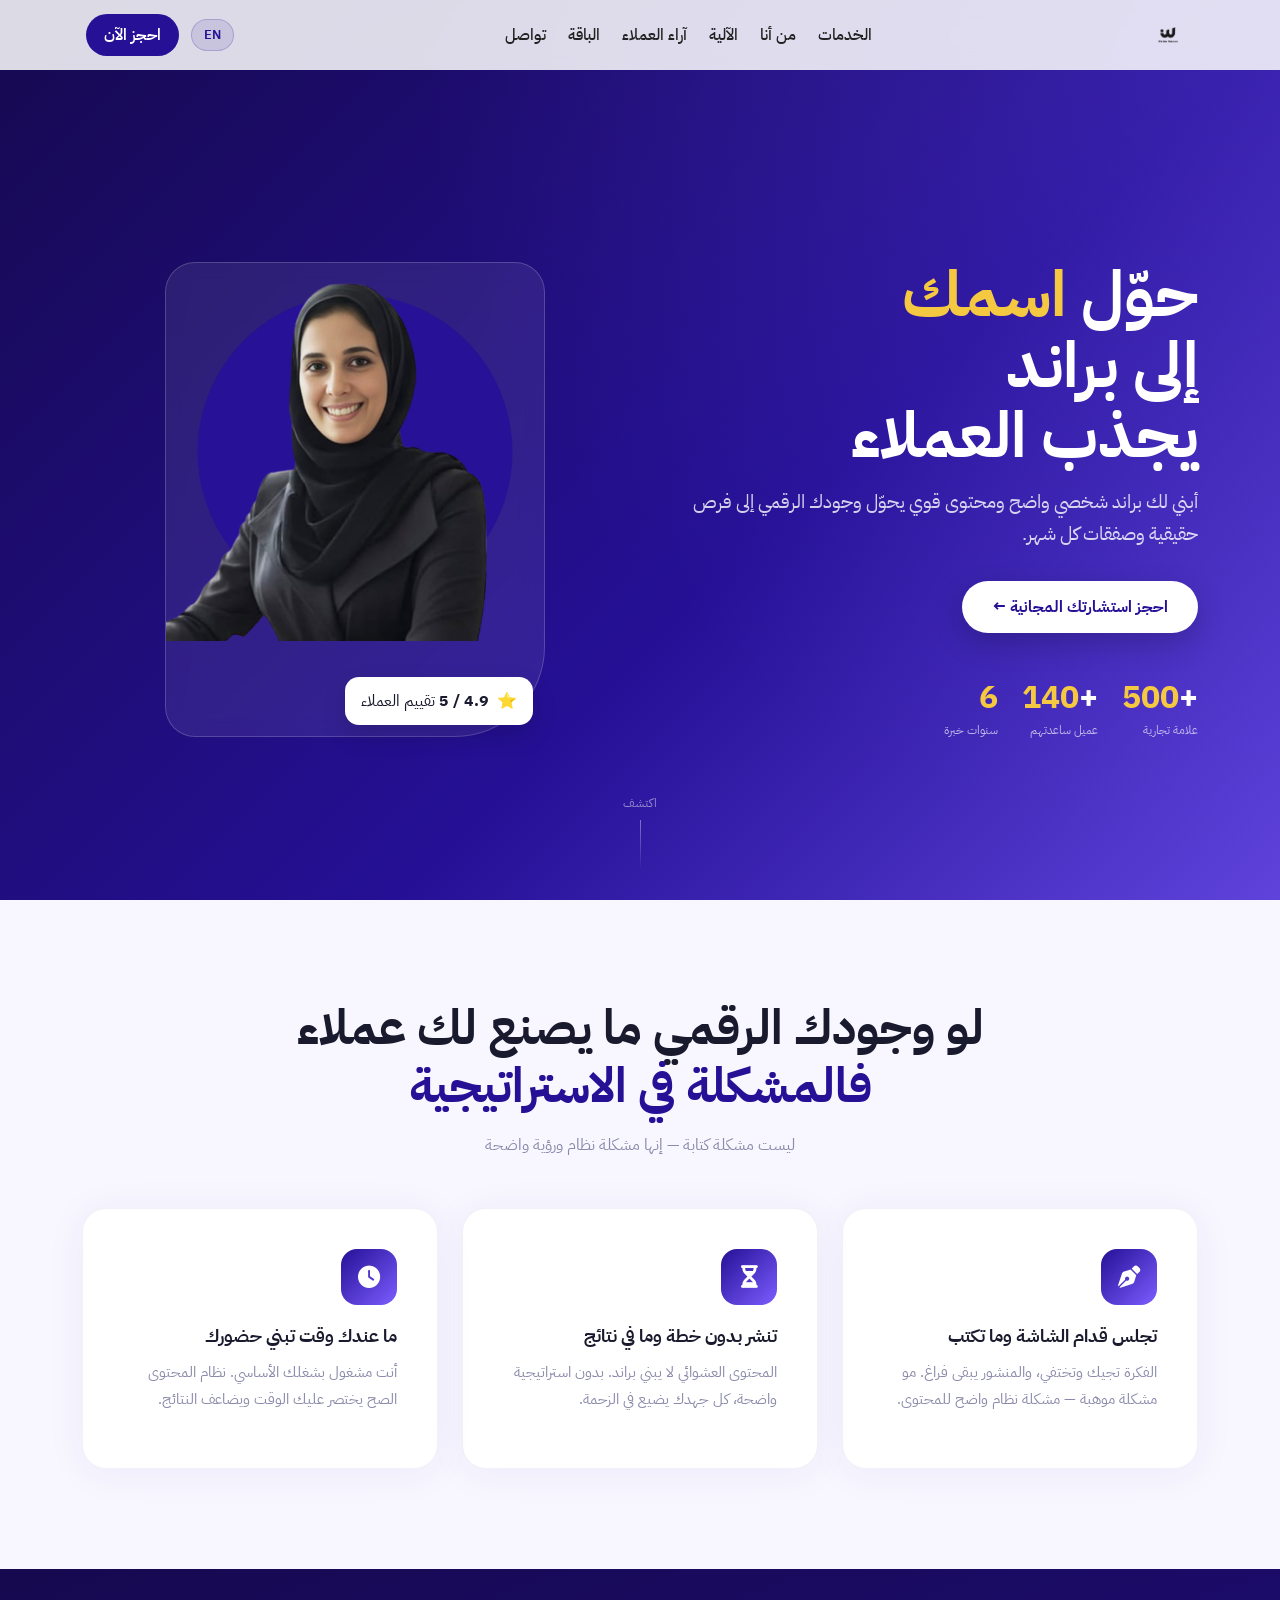
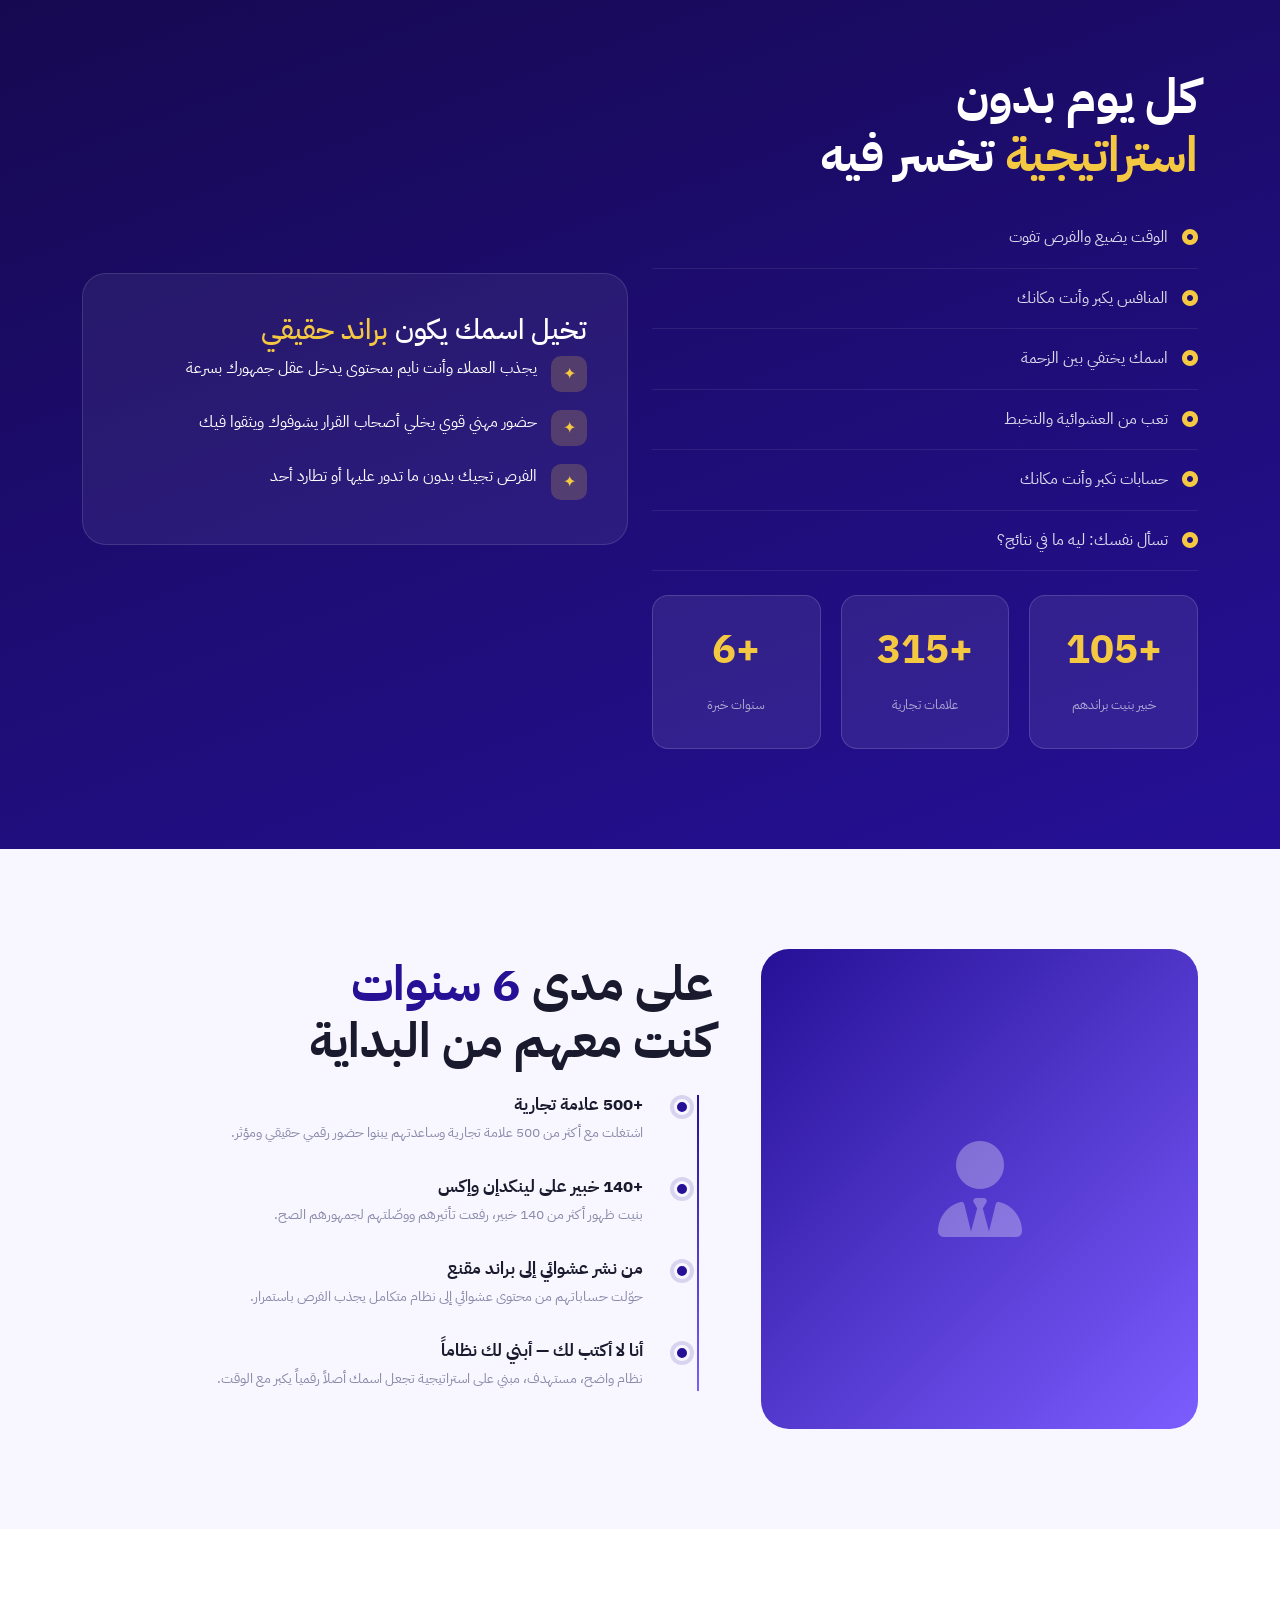
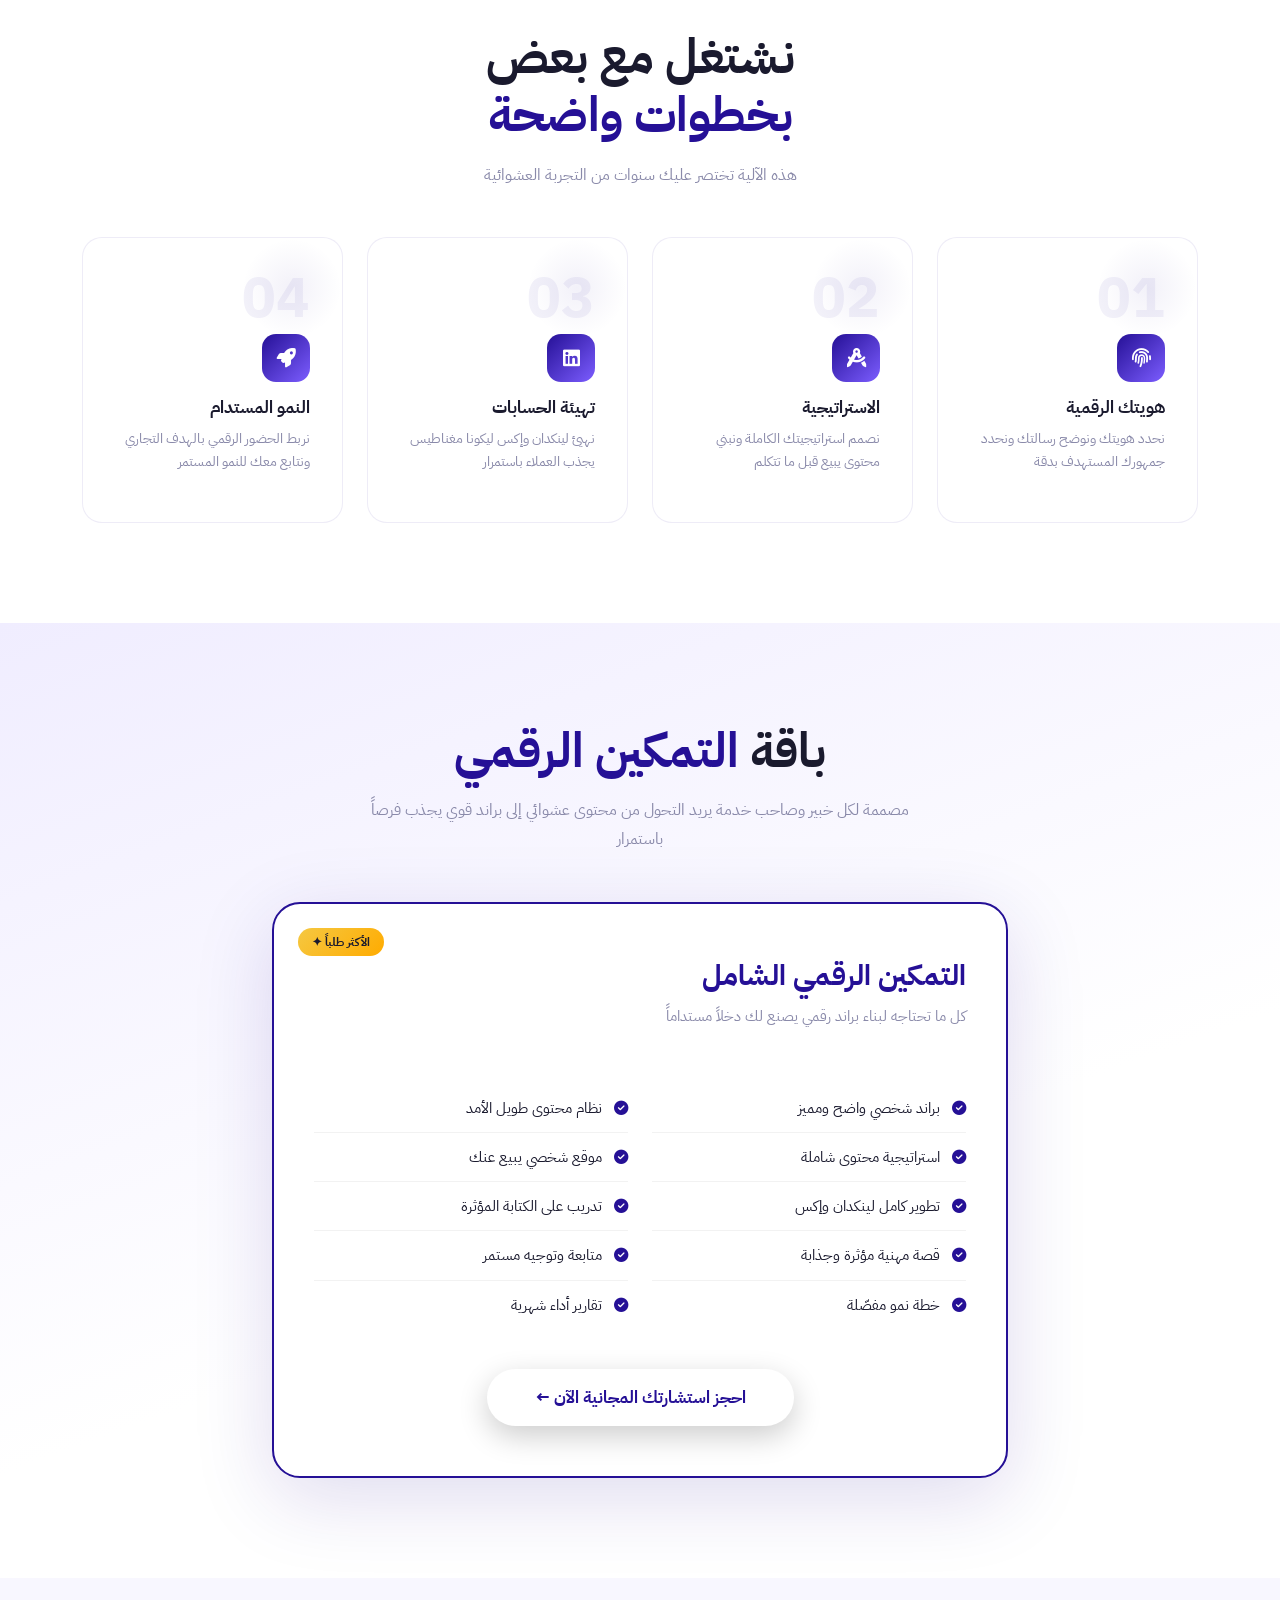
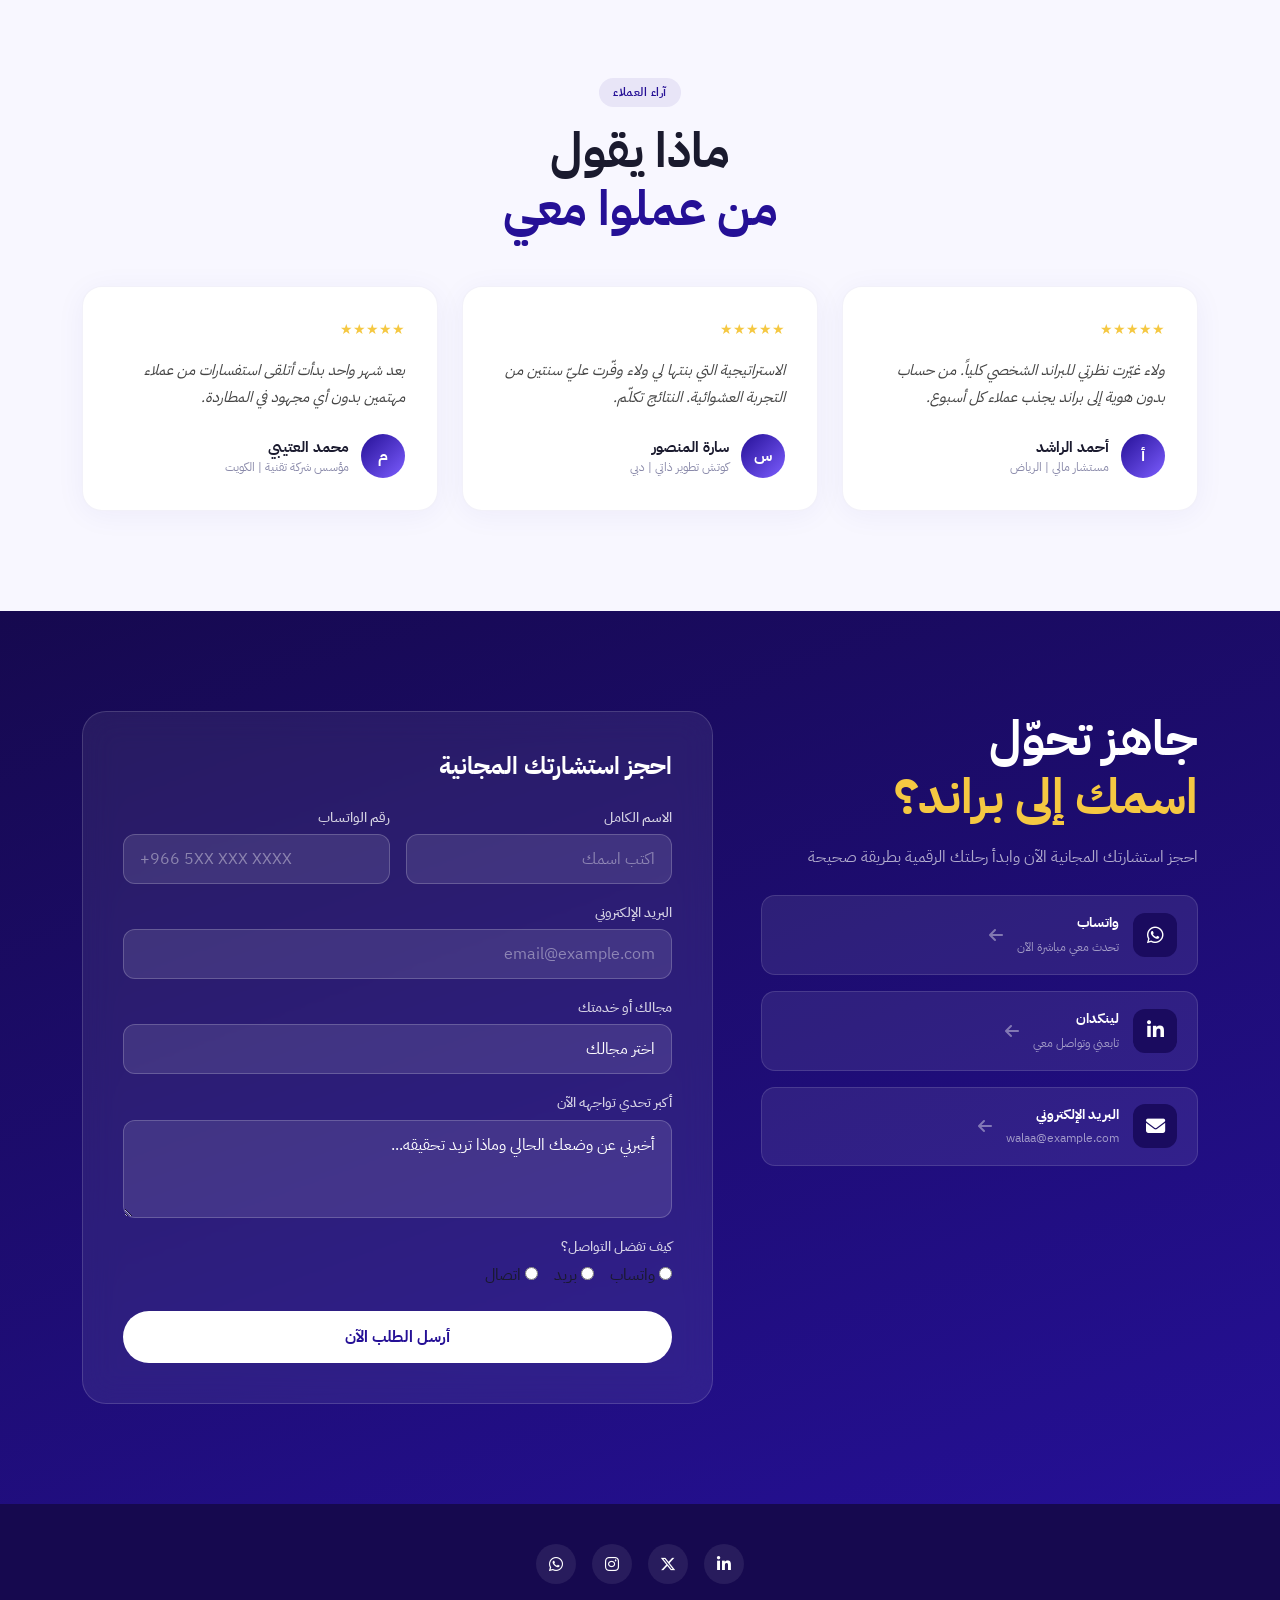
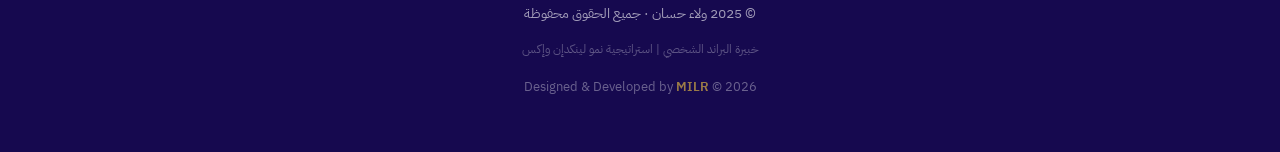
==== commit 644629e7: "update website" ====
--- a/index.html
+++ b/index.html
@@ -1,1156 +1,1146 @@
-<!doctype html>
-<html lang="ar" dir="rtl">
-
-<head>
-    <meta charset="UTF-8" />
-    <meta name="viewport" content="width=device-width, initial-scale=1.0" />
-    <title>ولاء حسان | خبيرة البراند الشخصي</title>
-    <link href="https://fonts.googleapis.com/css2?family=IBM+Plex+Sans+Arabic:wght@300;400;500;600;700&display=swap"
-        rel="stylesheet" />
-    <link href="https://cdn.jsdelivr.net/npm/bootstrap@5.3.3/dist/css/bootstrap.min.css" rel="stylesheet" />
-    <link href="https://cdnjs.cloudflare.com/ajax/libs/font-awesome/6.5.0/css/all.min.css" rel="stylesheet" />
-    <link rel="stylesheet" href="style.css" />
-</head>
-
-<body>
-    <!-- NAV -->
-    <nav id="navbar">
-        <div class="container nav-inner">
-
-            <!-- LOGO -->
-            <a href="#hero" class="nav-logo">
-                <img src="logo.avif" alt="ولاء حسان" class="logo-img" />
-            </a>
-
-            <!-- LINKS -->
-            <div class="nav-links">
-
-                <a href="#hook" data-ar="الخدمات" data-en="Services">الخدمات</a>
-
-                <a href="#why" data-ar="من أنا" data-en="About Me">من أنا</a>
-
-                <a href="#process" data-ar="الآلية" data-en="Process">الآلية</a>
-
-                <a href="#testimonials" data-ar="آراء العملاء" data-en="Testimonials">آراء العملاء</a>
-
-                <a href="#package" data-ar="الباقة" data-en="Package">الباقة</a>
-
-                <a href="#contact" data-ar="تواصل" data-en="Contact">تواصل</a>
-
+    <!doctype html>
+    <html lang="ar" dir="rtl">
+
+    <head>
+        <meta charset="UTF-8" />
+        <meta name="viewport" content="width=device-width, initial-scale=1.0" />
+        <title>ولاء حسان | خبيرة البراند الشخصي</title>
+        <link href="https://fonts.googleapis.com/css2?family=IBM+Plex+Sans+Arabic:wght@300;400;500;600;700&display=swap"
+            rel="stylesheet" />
+        <link href="https://cdn.jsdelivr.net/npm/bootstrap@5.3.3/dist/css/bootstrap.min.css" rel="stylesheet" />
+        <link href="https://cdnjs.cloudflare.com/ajax/libs/font-awesome/6.5.0/css/all.min.css" rel="stylesheet" />
+        <link rel="stylesheet" href="style.css" />
+    </head>
+
+    <body>
+        <!-- NAV -->
+     <nav id="navbar">
+
+    <!-- checkbox hack -->
+    <input type="checkbox" id="nav-toggle" hidden>
+
+    <div class="container nav-inner">
+
+        <!-- LOGO -->
+        <a href="#hero" class="nav-logo">
+            <img src="logo.avif" alt="Logo" class="logo-img" />
+        </a>
+
+        <!-- DESKTOP LINKS -->
+        <div class="nav-links">
+            <a href="#hook">الخدمات</a>
+            <a href="#why">من أنا</a>
+            <a href="#process">الآلية</a>
+            <a href="#testimonials">آراء العملاء</a>
+            <a href="#package">الباقة</a>
+            <a href="#contact">تواصل</a>
+        </div>
+
+        <!-- ACTIONS -->
+        <div class="nav-actions">
+
+            <button class="lang-switch">EN</button>
+
+            <a href="#contact" class="nav-cta">احجز الآن</a>
+
+            <!-- burger -->
+            <label for="nav-toggle" class="nav-hamburger">
+                <span></span>
+                <span></span>
+                <span></span>
+            </label>
+
+        </div>
+
+    </div>
+
+    <!-- MOBILE MENU -->
+    <div class="nav-drawer">
+
+        <!-- overlay card -->
+        <div class="nav-drawer-content">
+
+            <!-- close button -->
+            <label for="nav-toggle" class="close-btn">✕</label>
+
+            <a href="#hook">الخدمات</a>
+            <a href="#why">من أنا</a>
+            <a href="#process">الآلية</a>
+            <a href="#testimonials">آراء العملاء</a>
+            <a href="#package">الباقة</a>
+            <a href="#contact">تواصل</a>
+
+            <a href="#contact" class="nav-cta">احجز الآن</a>
+
+        </div>
+
+    </div>
+
+</nav>
+
+        <!-- HERO -->
+        <section id="hero">
+            
+
+            <div class="container">
+                <div class="row align-items-center">
+
+                    <!-- TEXT -->
+                    <div class="col-lg-6 hero-content">
+
+                        
+
+                        <h1 class="hero-name" data-ar='حوّل <em>اسمك</em><br> إلى براند<br> يجذب العملاء'
+                            data-en='Turn <em>Your Name</em><br> Into A Brand<br> That Attracts Clients'>
+                            حوّل <em>اسمك</em><br />
+                            إلى براند<br />
+                            يجذب العملاء
+                        </h1>
+
+                        <p class="hero-subtitle"
+                            data-ar="أبني لك براند شخصي واضح ومحتوى قوي يحوّل وجودك الرقمي إلى فرص حقيقية وصفقات كل شهر."
+                            data-en="I build you a clear personal brand and powerful content that turns your digital presence into real opportunities and consistent monthly deals.">
+                            أبني لك براند شخصي واضح ومحتوى قوي يحوّل وجودك الرقمي إلى فرص حقيقية وصفقات كل شهر.
+                        </p>
+
+                        <div class="hero-btns">
+
+                            <a href="#contact" class="btn-hero-primary" data-ar="احجز استشارتك المجانية ←"
+                                data-en="Book Your Free Consultation ←">
+                                احجز استشارتك المجانية ←
+                            </a>
+
+                            
+                        </div>
+
+                        <div class="hero-stats">
+
+                            <div class="stat-item">
+                                <div class="stat-num">+<span>500</span></div>
+                                <div class="stat-label" data-ar="علامة تجارية" data-en="Brands">
+                                    علامة تجارية
+                                </div>
+                            </div>
+
+                            <div class="stat-item">
+                                <div class="stat-num">+<span>140</span></div>
+                                <div class="stat-label" data-ar="عميل ساعدتهم" data-en="Clients Helped">
+                                    عميل ساعدتهم
+                                </div>
+                            </div>
+
+                            <div class="stat-item">
+                                <div class="stat-num"><span>6</span></div>
+                                <div class="stat-label" data-ar="سنوات خبرة" data-en="Years of Experience">
+                                    سنوات خبرة
+                                </div>
+                            </div>
+
+                        </div>
+                    </div>
+
+                    <!-- IMAGE -->
+                    <div class="col-lg-6 d-flex justify-content-center">
+                        <div class="hero-img-wrap">
+
+                            <div class="hero-img-frame">
+                                <div class="hero-img-placeholder">
+                                    <img src="hero.avif" alt="Walaa Hassan" class="hero-img" />
+                                </div>
+                            </div>
+
+                            <div class="hero-badge">
+                                <div class="hero-badge-icon">⭐</div>
+                                <div class="hero-badge-text">
+                                    <strong>4.9 / 5</strong>
+                                    <span data-ar="تقييم العملاء" data-en="Client Rating">
+                                        تقييم العملاء
+                                    </span>
+                                </div>
+                            </div>
+
+                        </div>
+                    </div>
+
+                </div>
             </div>
 
-            <!-- ACTIONS -->
-            <div class="nav-actions">
-
-                <button class="lang-switch" onclick="toggleLang()">EN</button>
-
-                <a href="#contact" class="nav-cta" data-ar="احجز الآن" data-en="Book Now">
-                    احجز الآن
-                </a>
-
+            <div class="scroll-indicator" data-ar='<span>اكتشف</span><div class="scroll-line"></div>'
+                data-en='<span>Discover</span><div class="scroll-line"></div>'>
+                <span>اكتشف</span>
+                <div class="scroll-line"></div>
             </div>
-
-        </div>
-    </nav>
-
-    <!-- HERO -->
-    <section id="hero">
-        <div class="hero-noise"></div>
-        <div class="hero-orb orb1"></div>
-        <div class="hero-orb orb2"></div>
-        <div class="hero-orb orb3"></div>
-
-        <div class="container">
-            <div class="row align-items-center">
-
-                <!-- TEXT -->
-                <div class="col-lg-6 hero-content">
-
-                    <div class="hero-tags">
-
-                        <div class="tag tag-main"
-                            data-ar='<span class="tag-dot"></span> خبيرة البراند الشخصي على لينكدإن وإكس'
-                            data-en='<span class="tag-dot"></span> Personal branding expert on LinkedIn & X'>
-                            <span class="tag-dot"></span>
-                            خبيرة البراند الشخصي على لينكدإن وإكس
-                        </div>
-
-                        <div class="tag tag-soft" data-ar="✦ براند شخصي احترافي"
-                            data-en="✦ Professional Personal Brand">
-                            ✦ براند شخصي احترافي
-                        </div>
-
-                        <div class="tag tag-highlight" data-ar="🚀 +500 علامة تجارية" data-en="🚀 +500 Brands">
-                            🚀 +500 علامة تجارية
-                        </div>
-
-                    </div>
-
-                    <h1 class="hero-name" data-ar='حوّل <em>اسمك</em><br> إلى براند<br> يجذب العملاء'
-                        data-en='Turn <em>Your Name</em><br> Into A Brand<br> That Attracts Clients'>
-                        حوّل <em>اسمك</em><br />
-                        إلى براند<br />
-                        يجذب العملاء
-                    </h1>
-
-                    <p class="hero-subtitle"
-                        data-ar="أبني لك براند شخصي واضح ومحتوى قوي يحوّل وجودك الرقمي إلى فرص حقيقية وصفقات كل شهر."
-                        data-en="I build you a clear personal brand and powerful content that turns your digital presence into real opportunities and consistent monthly deals.">
-                        أبني لك براند شخصي واضح ومحتوى قوي يحوّل وجودك الرقمي إلى فرص حقيقية وصفقات كل شهر.
+        </section>
+        <!-- HOOK / PROBLEM -->
+        <section id="hook">
+            <div class="container">
+                <div class="text-center mb-5 reveal">
+
+                    
+
+                    <h2 class="section-title"
+                        data-ar='لو وجودك الرقمي ما يصنع لك عملاء<br><em>فالمشكلة في الاستراتيجية</em>'
+                        data-en='If Your Online Presence Is Not Bringing Clients<br><em>The Problem Is The Strategy</em>'>
+                        لو وجودك الرقمي ما يصنع لك عملاء<br /><em>فالمشكلة في الاستراتيجية</em>
+                    </h2>
+
+                    <p class="section-sub mx-auto" data-ar="ليست مشكلة كتابة — إنها مشكلة نظام ورؤية واضحة"
+                        data-en="It's Not A Writing Problem — It's A System And Strategy Problem">
+                        ليست مشكلة كتابة — إنها مشكلة نظام ورؤية واضحة
                     </p>
 
-                    <div class="hero-btns">
-
-                        <a href="#contact" class="btn-hero-primary" data-ar="احجز استشارتك المجانية ←"
-                            data-en="Book Your Free Consultation ←">
-                            احجز استشارتك المجانية ←
-                        </a>
-
-                        <a href="#process" class="btn-hero-secondary" data-ar="كيف أشتغل؟" data-en="How Do I Work?">
-                            كيف أشتغل؟
-                        </a>
-
-                    </div>
-
-                    <div class="hero-stats">
-
-                        <div class="stat-item">
-                            <div class="stat-num">+<span>500</span></div>
-                            <div class="stat-label" data-ar="علامة تجارية" data-en="Brands">
-                                علامة تجارية
-                            </div>
-                        </div>
-
-                        <div class="stat-item">
-                            <div class="stat-num">+<span>140</span></div>
-                            <div class="stat-label" data-ar="عميل ساعدتهم" data-en="Clients Helped">
-                                عميل ساعدتهم
-                            </div>
-                        </div>
-
-                        <div class="stat-item">
-                            <div class="stat-num"><span>6</span></div>
-                            <div class="stat-label" data-ar="سنوات خبرة" data-en="Years of Experience">
-                                سنوات خبرة
-                            </div>
-                        </div>
-
-                    </div>
-                </div>
-
-                <!-- IMAGE -->
-                <div class="col-lg-6 d-flex justify-content-center">
-                    <div class="hero-img-wrap">
-
-                        <div class="hero-img-frame">
-                            <div class="hero-img-placeholder">
-                                <img src="hero.avif" alt="Walaa Hassan" class="hero-img" />
-                            </div>
-                        </div>
-
-                        <div class="hero-badge">
-                            <div class="hero-badge-icon">⭐</div>
-                            <div class="hero-badge-text">
-                                <strong>4.9 / 5</strong>
-                                <span data-ar="تقييم العملاء" data-en="Client Rating">
-                                    تقييم العملاء
+                </div>
+
+                <div class="row g-4">
+
+                    <div class="col-md-4 reveal">
+                        <div class="hook-card">
+
+                            <div class="hook-icon">
+                                <i class="fa-solid fa-pen-nib"></i>
+                            </div>
+
+                            <h4 data-ar="تجلس قدام الشاشة وما تكتب"
+                                data-en="You Sit In Front Of The Screen And Can't Write">
+                                تجلس قدام الشاشة وما تكتب
+                            </h4>
+
+                            <p data-ar="الفكرة تجيك وتختفي، والمنشور يبقى فراغ. مو مشكلة موهبة — مشكلة نظام واضح للمحتوى."
+                                data-en="Ideas come and go, but the post stays empty. It's not a talent problem — it's a content system problem.">
+                                الفكرة تجيك وتختفي، والمنشور يبقى فراغ. مو مشكلة موهبة — مشكلة
+                                نظام واضح للمحتوى.
+                            </p>
+
+                        </div>
+                    </div>
+
+                    <div class="col-md-4 reveal">
+                        <div class="hook-card">
+
+                            <div class="hook-icon">
+                                <i class="fa-solid fa-hourglass-half"></i>
+                            </div>
+
+                            <h4 data-ar="تنشر بدون خطة وما في نتائج" data-en="You Post Without A Plan And Get No Results">
+                                تنشر بدون خطة وما في نتائج
+                            </h4>
+
+                            <p data-ar="المحتوى العشوائي لا يبني براند. بدون استراتيجية واضحة، كل جهدك يضيع في الزحمة."
+                                data-en="Random content doesn't build a brand. Without a clear strategy, all your effort gets lost in the noise.">
+                                المحتوى العشوائي لا يبني براند. بدونك استراتيجية واضحة، كل جهدك
+                                يضيع في الزحمة.
+                            </p>
+
+                        </div>
+                    </div>
+
+                    <div class="col-md-4 reveal">
+                        <div class="hook-card">
+
+                            <div class="hook-icon">
+                                <i class="fa-solid fa-clock"></i>
+                            </div>
+
+                            <h4 data-ar="ما عندك وقت تبني حضورك" data-en="You Don't Have Time To Build Your Presence">
+                                ما عندك وقت تبني حضورك
+                            </h4>
+
+                            <p data-ar="أنت مشغول بشغلك الأساسي. نظام المحتوى الصح يختصر عليك الوقت ويضاعف النتائج."
+                                data-en="You're busy with your main work. The right content system saves time and multiplies results.">
+                                أنت مشغول بشغلك الأساسي. نظام المحتوى الصح يختصر عليك الوقت
+                                ويضاعف النتائج.
+                            </p>
+
+                        </div>
+                    </div>
+
+                </div>
+            </div>
+        </section>
+        <!-- PAIN -->
+        <section id="pain">
+            <div class="container">
+                <div class="row align-items-center">
+                    <div class="col-lg-6 mb-5 mb-lg-0 reveal-left">
+                        
+
+                        <h2 class="section-title" data-ar='كل يوم بدون<br><em>استراتيجية</em> تخسر فيه'
+                            data-en='Every Day Without A<br><em>Strategy</em> Costs You'>
+                            كل يوم بدون<br /><em>استراتيجية</em> تخسر فيه
+                        </h2>
+                        <ul class="pain-list mt-4">
+                            <li>
+                                <i class="fa-solid fa-circle-dot"></i>
+                                <span data-ar="الوقت يضيع والفرص تفوت"
+                                    data-en="Time is wasted and opportunities are missed">
+                                    الوقت يضيع والفرص تفوت
                                 </span>
-                            </div>
-                        </div>
-
-                    </div>
-                </div>
-
+                            </li>
+                            <li>
+                                <i class="fa-solid fa-circle-dot"></i>
+                                <span data-ar="المنافس يكبر وأنت مكانك"
+                                    data-en="Your competitors grow while you stay in the same place">
+                                    المنافس يكبر وأنت مكانك
+                                </span>
+                            </li>
+
+                            <li>
+                                <i class="fa-solid fa-circle-dot"></i>
+                                <span data-ar="اسمك يختفي بين الزحمة" data-en="Your name gets lost in the crowd">
+                                    اسمك يختفي بين الزحمة
+                                </span>
+                            </li>
+                            <li>
+                                <i class="fa-solid fa-circle-dot"></i>
+                                <span data-ar="تعب من العشوائية والتخبط" data-en="Tired of randomness and confusion">
+                                    تعب من العشوائية والتخبط
+                                </span>
+                            </li>
+                            <li>
+                                <i class="fa-solid fa-circle-dot"></i>
+                                <span data-ar="حسابات تكبر وأنت مكانك"
+                                    data-en="Other accounts grow while yours stays still">
+                                    حسابات تكبر وأنت مكانك
+                                </span>
+                            </li>
+                            <li>
+                                <i class="fa-solid fa-circle-dot"></i>
+                                <span data-ar="تسأل نفسك: ليه ما في نتائج؟"
+                                    data-en="You keep asking yourself: Why am I not getting results?">
+                                    تسأل نفسك: ليه ما في نتائج؟
+                                </span>
+                            </li>
+                        </ul>
+                        <div class="pain-counter mt-4">
+                            <div class="pain-counter-item reveal">
+                                <div class="num" data-target="140">0</div>
+                                <div class="lbl" data-ar="خبير بنيت براندهم" data-en="Experts I Helped Build Their Brand">
+                                    خبير بنيت براندهم
+                                </div>
+                            </div>
+                            <div class="pain-counter-item reveal">
+                                <div class="num" data-target="500">0</div>
+                                <div class="lbl" data-ar="علامات تجارية" data-en="Brands I Helped Build">
+                                    علامات تجارية
+                                </div>
+                            </div>
+                            <div class="pain-counter-item reveal">
+                                <div class="num" data-target="6">0</div>
+                                <div class="lbl" data-ar="سنوات خبرة" data-en="Years of Experience">
+                                    سنوات خبرة
+                                </div>
+                            </div>
+                        </div>
+                    </div>
+                    <div class="col-lg-6 reveal">
+                        <div style="
+                    background: rgba(255, 255, 255, 0.06);
+                    border: 1px solid rgba(255, 255, 255, 0.12);
+                    border-radius: 24px;
+                    padding: 40px;
+                ">
+                            <h3 data-ar='تخيل اسمك يكون <span style="color: var(--gold)">براند حقيقي</span>'
+                                data-en='Imagine Your Name Becoming A <span style="color: var(--gold)">Real Brand</span>'>
+                                تخيل اسمك يكون
+                                <span style="color: var(--gold)">براند حقيقي</span>
+                            </h3>
+                            <div style="display: flex; flex-direction: column; gap: 14px">
+                                <div style="display: flex; gap: 14px; align-items: flex-start">
+                                    <div style="
+                        width: 36px;
+                        height: 36px;
+                        background: rgba(245, 200, 66, 0.2);
+                        border-radius: 10px;
+                        display: flex;
+                        align-items: center;
+                        justify-content: center;
+                        flex-shrink: 0;
+                        color: var(--gold);
+                        font-size: 1rem;
+                        ">
+                                        ✦
+                                    </div>
+                                    <p data-ar="يجذب العملاء وأنت نايم بمحتوى يدخل عقل جمهورك بسرعة"
+                                        data-en="Attract clients even while you sleep with content that reaches your audience quickly">
+                                        يجذب العملاء وأنت نايم بمحتوى يدخل عقل جمهورك بسرعة
+                                    </p>
+                                </div>
+                                <div style="display: flex; gap: 14px; align-items: flex-start">
+                                    <div style="
+                        width: 36px;
+                        height: 36px;
+                        background: rgba(245, 200, 66, 0.2);
+                        border-radius: 10px;
+                        display: flex;
+                        align-items: center;
+                        justify-content: center;
+                        flex-shrink: 0;
+                        color: var(--gold);
+                        font-size: 1rem;
+                        ">
+                                        ✦
+                                    </div>
+                                    <p data-ar="حضور مهني قوي يخلي أصحاب القرار يشوفوك ويثقوا فيك"
+                                        data-en="A strong professional presence that makes decision-makers notice and trust you">
+                                        حضور مهني قوي يخلي أصحاب القرار يشوفوك ويثقوا فيك
+                                    </p>
+                                </div>
+                                <div style="display: flex; gap: 14px; align-items: flex-start">
+                                    <div style="
+                        width: 36px;
+                        height: 36px;
+                        background: rgba(245, 200, 66, 0.2);
+                        border-radius: 10px;
+                        display: flex;
+                        align-items: center;
+                        justify-content: center;
+                        flex-shrink: 0;
+                        color: var(--gold);
+                        font-size: 1rem;
+                        ">
+                                        ✦
+                                    </div>
+                                    <p data-ar="الفرص تجيك بدون ما تدور عليها أو تطارد أحد"
+                                        data-en="Opportunities come to you without chasing anyone">
+                                        الفرص تجيك بدون ما تدور عليها أو تطارد أحد
+                                    </p>
+                                </div>
+                            </div>
+                        </div>
+                    </div>
+                </div>
             </div>
-        </div>
-
-        <div class="scroll-indicator" data-ar='<span>اكتشف</span><div class="scroll-line"></div>'
-            data-en='<span>Discover</span><div class="scroll-line"></div>'>
-            <span>اكتشف</span>
-            <div class="scroll-line"></div>
-        </div>
-    </section>
-    <!-- HOOK / PROBLEM -->
-    <section id="hook">
-        <div class="container">
-            <div class="text-center mb-5 reveal">
-
-                <span class="section-tag" data-ar="المشكلة" data-en="The Problem">
-                    المشكلة
-                </span>
-
-                <h2 class="section-title"
-                    data-ar='لو وجودك الرقمي ما يصنع لك عملاء<br><em>فالمشكلة في الاستراتيجية</em>'
-                    data-en='If Your Online Presence Is Not Bringing Clients<br><em>The Problem Is The Strategy</em>'>
-                    لو وجودك الرقمي ما يصنع لك عملاء<br /><em>فالمشكلة في الاستراتيجية</em>
-                </h2>
-
-                <p class="section-sub mx-auto" data-ar="ليست مشكلة كتابة — إنها مشكلة نظام ورؤية واضحة"
-                    data-en="It's Not A Writing Problem — It's A System And Strategy Problem">
-                    ليست مشكلة كتابة — إنها مشكلة نظام ورؤية واضحة
+        </section>
+
+        <!-- WHY ME -->
+        <section id="why">
+            <div class="container">
+                <div class="row align-items-center g-5">
+
+                    <div class="col-lg-5 reveal">
+                        <div class="why-img">
+                            <i class="fa-solid fa-user-tie"></i>
+                        </div>
+                    </div>
+
+                    <div class="col-lg-7 reveal">
+
+                        
+                        
+
+                        <h2 class="section-title mb-4" data-ar='على مدى <em>6 سنوات</em><br />كنت معهم من البداية'
+                            data-en='Over <em>6 Years</em><br />I Have Been With Them'>
+                            على مدى <em>6 سنوات</em><br />
+                            كنت معهم من البداية
+                        </h2>
+
+                        <div class="timeline">
+
+                            <div class="timeline-item">
+                                <div class="timeline-dot"></div>
+
+                                <h5 data-ar="+500 علامة تجارية" data-en="+500 Brands">
+                                    +500 علامة تجارية
+                                </h5>
+
+                                <p data-ar="اشتغلت مع أكثر من 500 علامة تجارية وساعدتهم يبنوا حضور رقمي حقيقي ومؤثر."
+                                    data-en="I worked with over 500 brands and helped them build a real impactful digital presence.">
+                                    اشتغلت مع أكثر من 500 علامة تجارية وساعدتهم يبنوا حضور رقمي حقيقي ومؤثر.
+                                </p>
+                            </div>
+
+                            <div class="timeline-item">
+                                <div class="timeline-dot"></div>
+
+                                <h5 data-ar="+140 خبير على لينكدإن وإكس" data-en="+140 Experts on LinkedIn and X">
+                                    +140 خبير على لينكدان وإكس
+                                </h5>
+
+                                <p data-ar="بنيت ظهور أكثر من 140 خبير، رفعت تأثيرهم ووصّلتهم لجمهورهم الصح."
+                                    data-en="I built the presence of 140+ experts and connected them to the right audience.">
+                                    بنيت ظهور أكثر من 140 خبير، رفعت تأثيرهم ووصّلتهم لجمهورهم الصح.
+                                </p>
+
+                            </div>
+
+                            <div class="timeline-item">
+                                <div class="timeline-dot"></div>
+
+                                <h5 data-ar="من نشر عشوائي إلى براند مقنع" data-en="From Random Posting To A Strong Brand">
+                                    من نشر عشوائي إلى براند مقنع
+                                </h5>
+
+                                <p data-ar="حوّلت حساباتهم من محتوى عشوائي إلى نظام متكامل يجذب الفرص باستمرار."
+                                    data-en="I turned their accounts from random posting into a system that consistently attracts opportunities.">
+                                    حوّلت حساباتهم من محتوى عشوائي إلى نظام متكامل يجذب الفرص باستمرار.
+                                </p>
+
+                            </div>
+
+                            <div class="timeline-item">
+                                <div class="timeline-dot"></div>
+
+                                <h5 data-ar="أنا لا أكتب لك — أبني لك نظاماً"
+                                    data-en="I Don’t Just Write — I Build A System">
+                                    أنا لا أكتب لك — أبني لك نظاماً
+                                </h5>
+
+                                <p data-ar="نظام واضح، مستهدف، مبني على استراتيجية تجعل اسمك أصلاً رقمياً يكبر مع الوقت."
+                                    data-en="A clear targeted system built on strategy that turns your name into a growing digital asset.">
+                                    نظام واضح، مستهدف، مبني على استراتيجية تجعل اسمك أصلاً رقمياً يكبر مع الوقت.
+                                </p>
+
+                            </div>
+
+                        </div>
+                    </div>
+
+                </div>
+            </div>
+        </section>
+
+        <!-- PROCESS -->
+        <section id="process">
+            <div class="container">
+
+                <div class="text-center mb-5 reveal">
+
+                    
+
+                    <h2 class="section-title" data-ar='نشتغل مع بعض<br /><em>بخطوات واضحة</em>'
+                        data-en='We Work Together<br /><em>With Clear Steps</em>'>
+                        نشتغل مع بعض<br />
+                        <em>بخطوات واضحة</em>
+                    </h2>
+
+                    <p class="section-sub mx-auto" data-ar="هذه الآلية تختصر عليك سنوات من التجربة العشوائية"
+                        data-en="This process saves you years of trial and error">
+                        هذه الآلية تختصر عليك سنوات من التجربة العشوائية
+                    </p>
+
+                </div>
+
+                <div class="row g-4">
+
+                    <div class="col-md-6 col-lg-3 reveal">
+                        <div class="process-step">
+
+                            <div class="step-num">01</div>
+
+                            <div class="step-icon">
+                                <i class="fa-solid fa-fingerprint"></i>
+                            </div>
+
+                            <h4 data-ar="هويتك الرقمية" data-en="Your Digital Identity">
+                                هويتك الرقمية
+                            </h4>
+
+                            <p data-ar="نحدد هويتك ونوضح رسالتك ونحدد جمهورك المستهدف بدقة"
+                                data-en="We define your identity, clarify your message, and identify your target audience precisely">
+                                نحدد هويتك ونوضح رسالتك ونحدد جمهورك المستهدف بدقة
+                            </p>
+
+                        </div>
+                    </div>
+
+                    <div class="col-md-6 col-lg-3 reveal">
+                        <div class="process-step">
+
+                            <div class="step-num">02</div>
+
+                            <div class="step-icon">
+                                <i class="fa-solid fa-compass-drafting"></i>
+                            </div>
+
+                            <h4 data-ar="الاستراتيجية" data-en="Strategy">
+                                الاستراتيجية
+                            </h4>
+
+                            <p data-ar="نصمم استراتيجيتك الكاملة ونبني محتوى يبيع قبل ما تتكلم"
+                                data-en="We design your full strategy and create content that sells before you speak">
+                                نصمم استراتيجيتك الكاملة ونبني محتوى يبيع قبل ما تتكلم
+                            </p>
+
+                        </div>
+                    </div>
+
+                    <div class="col-md-6 col-lg-3 reveal">
+                        <div class="process-step">
+
+                            <div class="step-num">03</div>
+
+                            <div class="step-icon">
+                                <i class="fa-brands fa-linkedin"></i>
+                            </div>
+
+                            <h4 data-ar="تهيئة الحسابات" data-en="Account Optimization">
+                                تهيئة الحسابات
+                            </h4>
+
+                            <p data-ar="نهيئ لينكدان وإكس ليكونا مغناطيس يجذب العملاء باستمرار"
+                                data-en="We optimize LinkedIn and X to become a magnet for consistent clients">
+                                نهيئ لينكدان وإكس ليكونا مغناطيس يجذب العملاء باستمرار
+                            </p>
+
+                        </div>
+                    </div>
+
+                    <div class="col-md-6 col-lg-3 reveal">
+                        <div class="process-step">
+
+                            <div class="step-num">04</div>
+
+                            <div class="step-icon">
+                                <i class="fa-solid fa-rocket"></i>
+                            </div>
+
+                            <h4 data-ar="النمو المستدام" data-en="Sustainable Growth">
+                                النمو المستدام
+                            </h4>
+
+                            <p data-ar="نربط الحضور الرقمي بالهدف التجاري ونتابع معك للنمو المستمر"
+                                data-en="We connect your digital presence to your business goals and support continuous growth">
+                                نربط الحضور الرقمي بالهدف التجاري ونتابع معك للنمو المستمر
+                            </p>
+
+                        </div>
+                    </div>
+
+                </div>
+            </div>
+        </section>
+
+        <!-- PACKAGE -->
+        <section id="package">
+            <div class="container">
+
+                <div class="text-center mb-5 reveal">
+
+                    
+
+                    <h2 class="section-title" data-ar='باقة <em>التمكين الرقمي</em>'
+                        data-en='Digital <em>Empowerment Package</em>'>
+                        باقة <em>التمكين الرقمي</em>
+                    </h2>
+
+                    <p class="section-sub mx-auto"
+                        data-ar="مصممة لكل خبير وصاحب خدمة يريد التحول من محتوى عشوائي إلى براند قوي يجذب فرصاً باستمرار"
+                        data-en="Designed for every expert and service provider who wants to move from random content to a strong brand that attracts consistent opportunities">
+                        مصممة لكل خبير وصاحب خدمة يريد التحول من محتوى عشوائي إلى براند قوي
+                        يجذب فرصاً باستمرار
+                    </p>
+
+                </div>
+
+                <div class="row justify-content-center">
+
+                    <div class="col-lg-8 reveal">
+
+                        <div class="package-card">
+
+                            <div class="package-badge" data-ar="الأكثر طلباً ✦" data-en="Most Requested ✦">
+                                الأكثر طلباً ✦
+                            </div>
+
+                            <div class="row mb-4">
+                                <div class="col">
+
+                                    <p class="package-title" data-ar="التمكين الرقمي الشامل"
+                                        data-en="Full Digital Empowerment">
+                                        التمكين الرقمي الشامل
+                                    </p>
+
+                                    <p class="package-sub" data-ar="كل ما تحتاجه لبناء براند رقمي يصنع لك دخلاً مستداماً"
+                                        data-en="Everything you need to build a digital brand that generates sustainable income">
+                                        كل ما تحتاجه لبناء براند رقمي يصنع لك دخلاً مستداماً
+                                    </p>
+
+                                </div>
+                            </div>
+
+                            <div class="row">
+
+                                <div class="col-md-6">
+                                    <ul class="package-list">
+
+                                        <li>
+                                            <i class="fa-solid fa-check-circle"></i>
+                                            <span data-ar="براند شخصي واضح ومميز" data-en="Clear and unique personal brand">
+                                                براند شخصي واضح ومميز
+                                            </span>
+                                        </li>
+
+                                        <li>
+                                            <i class="fa-solid fa-check-circle"></i>
+                                            <span data-ar="استراتيجية محتوى شاملة" data-en="Comprehensive content strategy">
+                                                استراتيجية محتوى شاملة
+                                            </span>
+                                        </li>
+
+                                        <li>
+                                            <i class="fa-solid fa-check-circle"></i>
+                                            <span data-ar="تطوير كامل لينكدان وإكس"
+                                                data-en="Full LinkedIn and X optimization">
+                                                تطوير كامل لينكدان وإكس
+                                            </span>
+                                        </li>
+
+                                        <li>
+                                            <i class="fa-solid fa-check-circle"></i>
+                                            <span data-ar="قصة مهنية مؤثرة وجذابة"
+                                                data-en="Powerful and engaging professional story">
+                                                قصة مهنية مؤثرة وجذابة
+                                            </span>
+                                        </li>
+
+                                        <li>
+                                            <i class="fa-solid fa-check-circle"></i>
+                                            <span data-ar="خطة نمو مفصّلة" data-en="Detailed growth plan">
+                                                خطة نمو مفصّلة
+                                            </span>
+                                        </li>
+
+                                    </ul>
+                                </div>
+
+                                <div class="col-md-6">
+                                    <ul class="package-list">
+
+                                        <li>
+                                            <i class="fa-solid fa-check-circle"></i>
+                                            <span data-ar="نظام محتوى طويل الأمد" data-en="Long-term content system">
+                                                نظام محتوى طويل الأمد
+                                            </span>
+                                        </li>
+
+                                        <li>
+                                            <i class="fa-solid fa-check-circle"></i>
+                                            <span data-ar="موقع شخصي يبيع عنك"
+                                                data-en="A personal website that sells for you">
+                                                موقع شخصي يبيع عنك
+                                            </span>
+                                        </li>
+
+                                        <li>
+                                            <i class="fa-solid fa-check-circle"></i>
+                                            <span data-ar="تدريب على الكتابة المؤثرة"
+                                                data-en="Training in persuasive writing">
+                                                تدريب على الكتابة المؤثرة
+                                            </span>
+                                        </li>
+
+                                        <li>
+                                            <i class="fa-solid fa-check-circle"></i>
+                                            <span data-ar="متابعة وتوجيه مستمر" data-en="Continuous support and guidance">
+                                                متابعة وتوجيه مستمر
+                                            </span>
+                                        </li>
+
+                                        <li>
+                                            <i class="fa-solid fa-check-circle"></i>
+                                            <span data-ar="تقارير أداء شهرية" data-en="Monthly performance reports">
+                                                تقارير أداء شهرية
+                                            </span>
+                                        </li>
+
+                                    </ul>
+                                </div>
+
+                            </div>
+
+                            <div class="text-center mt-4">
+
+                                <a href="#contact" class="btn-hero-primary" data-ar="احجز استشارتك المجانية الآن ←"
+                                    data-en="Book your free consultation now ←"
+                                    style="display:inline-block; padding:16px 48px; font-size:1.05rem;">
+                                    احجز استشارتك المجانية الآن ←
+                                </a>
+
+                            </div>
+
+                        </div>
+                    </div>
+                </div>
+            </div>
+        </section>
+
+        <!-- TESTIMONIALS -->
+        <section id="testimonials">
+            <div class="container">
+
+                <div class="text-center mb-5 reveal">
+
+                    <span class="section-tag" data-ar="آراء العملاء" data-en="Testimonials">
+                        آراء العملاء
+                    </span>
+
+                    <h2 class="section-title" data-ar='ماذا يقول<br /><em>من عملوا معي</em>'
+                        data-en='What They Say<br /><em>About Working With Me</em>'>
+                        ماذا يقول<br />
+                        <em>من عملوا معي</em>
+                    </h2>
+
+                </div>
+
+                <div class="row g-4">
+
+                    <div class="col-md-4 reveal">
+                        <div class="testimonial-card">
+
+                            <div class="stars">★★★★★</div>
+
+                            <p class="testimonial-text"
+                                data-ar="ولاء غيّرت نظرتي للبراند الشخصي كلياً. من حساب بدون هوية إلى براند يجذب عملاء كل أسبوع."
+                                data-en="Walaa completely changed my view of personal branding. From an identity-less account to a brand that attracts clients every week.">
+                                "ولاء غيّرت نظرتي للبراند الشخصي كلياً. من حساب بدون هوية إلى
+                                براند يجذب عملاء كل أسبوع."
+                            </p>
+
+                            <div class="testimonial-author">
+
+                                <div class="author-avatar">أ</div>
+
+                                <div>
+
+                                    <div class="author-name" data-ar="أحمد الراشد" data-en="Ahmed Al-Rashed">
+                                        أحمد الراشد
+                                    </div>
+
+                                    <div class="author-title" data-ar="مستشار مالي | الرياض"
+                                        data-en="Financial Consultant | Riyadh">
+                                        مستشار مالي | الرياض
+                                    </div>
+
+                                </div>
+
+                            </div>
+                        </div>
+                    </div>
+
+                    <div class="col-md-4 reveal">
+                        <div class="testimonial-card">
+
+                            <div class="stars">★★★★★</div>
+
+                            <p class="testimonial-text"
+                                data-ar="الاستراتيجية التي بنتها لي ولاء وفّرت عليّ سنتين من التجربة العشوائية. النتائج تكلّم."
+                                data-en="The strategy Walaa built saved me 2 years of trial and error. The results speak for themselves.">
+                                "الاستراتيجية التي بنتها لي ولاء وفّرت عليّ سنتين من التجربة
+                                العشوائية. النتائج تكلّم."
+                            </p>
+
+                            <div class="testimonial-author">
+
+                                <div class="author-avatar">س</div>
+
+                                <div>
+
+                                    <div class="author-name" data-ar="سارة المنصور" data-en="Sara Al-Mansour">
+                                        سارة المنصور
+                                    </div>
+
+                                    <div class="author-title" data-ar="كوتش تطوير ذاتي | دبي" data-en="Life Coach | Dubai">
+                                        كوتش تطوير ذاتي | دبي
+                                    </div>
+
+                                </div>
+
+                            </div>
+                        </div>
+                    </div>
+
+                    <div class="col-md-4 reveal">
+                        <div class="testimonial-card">
+
+                            <div class="stars">★★★★★</div>
+
+                            <p class="testimonial-text"
+                                data-ar="بعد شهر واحد بدأت أتلقى استفسارات من عملاء مهتمين بدون أي مجهود في المطاردة."
+                                data-en="After just one month, I started receiving inquiries from interested clients without any effort of chasing.">
+                                "بعد شهر واحد بدأت أتلقى استفسارات من عملاء مهتمين بدون أي مجهود
+                                في المطاردة."
+                            </p>
+
+                            <div class="testimonial-author">
+
+                                <div class="author-avatar">م</div>
+
+                                <div>
+
+                                    <div class="author-name" data-ar="محمد العتيبي" data-en="Mohammed Al-Otaibi">
+                                        محمد العتيبي
+                                    </div>
+
+                                    <div class="author-title" data-ar="مؤسس شركة تقنية | الكويت"
+                                        data-en="Tech Founder | Kuwait">
+                                        مؤسس شركة تقنية | الكويت
+                                    </div>
+
+                                </div>
+
+                            </div>
+                        </div>
+                    </div>
+
+                </div>
+            </div>
+        </section>
+
+        <!-- CONTACT -->
+        <section id="contact">
+            <div class="container">
+                <div class="row g-5">
+
+                    <!-- LEFT -->
+                    <div class="col-lg-5 reveal">
+
+                        
+
+                        <h2 class="section-title" data-ar='جاهز تحوّل<br /><em>اسمك إلى براند؟</em>'
+                            data-en='Ready To Turn<br /><em>Your Name Into A Brand?</em>'>
+                            جاهز تحوّل<br />
+                            <em>اسمك إلى براند؟</em>
+                        </h2>
+
+                        <p class="section-sub" data-ar="احجز استشارتك المجانية الآن وابدأ رحلتك الرقمية بطريقة صحيحة"
+                            data-en="Book your free consultation now and start your digital journey the right way">
+                            احجز استشارتك المجانية الآن وابدأ رحلتك الرقمية بطريقة صحيحة
+                        </p>
+
+                        <div class="contact-alt mt-4">
+
+                            <a href="https://wa.me/966500000000?text=مرحبا ولاء، أريد أحجز استشارة" target="_blank"
+                                class="contact-channel">
+
+                                <div class="channel-icon channel-whatsapp">
+                                    <i class="fa-brands fa-whatsapp" style="color: white"></i>
+                                </div>
+
+                                <div class="channel-text">
+                                    <strong data-ar="واتساب" data-en="WhatsApp">واتساب</strong>
+                                    <span data-ar="تحدث معي مباشرة الآن" data-en="Talk to me directly now">
+                                        تحدث معي مباشرة الآن
+                                    </span>
+                                </div>
+
+                                <i class="fa-solid fa-arrow-left ms-auto" style="color: rgba(255, 255, 255, 0.4)"></i>
+
+                            </a>
+
+                            <a href="https://linkedin.com/in/walaa-hassan" target="_blank" class="contact-channel">
+
+                                <div class="channel-icon channel-linkedin">
+                                    <i class="fa-brands fa-linkedin-in" style="color: white"></i>
+                                </div>
+
+                                <div class="channel-text">
+                                    <strong data-ar="لينكدان" data-en="LinkedIn">لينكدان</strong>
+                                    <span data-ar="تابعني وتواصل معي" data-en="Follow and connect with me">
+                                        تابعني وتواصل معي
+                                    </span>
+                                </div>
+
+                                <i class="fa-solid fa-arrow-left ms-auto" style="color: rgba(255, 255, 255, 0.4)"></i>
+
+                            </a>
+
+                            <a href="mailto:walaa@example.com" class="contact-channel">
+
+                                <div class="channel-icon channel-email">
+                                    <i class="fa-solid fa-envelope" style="color: white"></i>
+                                </div>
+
+                                <div class="channel-text">
+                                    <strong data-ar="البريد الإلكتروني" data-en="Email">البريد الإلكتروني</strong>
+                                    <span data-ar="walaa@example.com" data-en="walaa@example.com">
+                                        walaa@example.com
+                                    </span>
+                                </div>
+
+                                <i class="fa-solid fa-arrow-left ms-auto" style="color: rgba(255, 255, 255, 0.4)"></i>
+
+                            </a>
+
+                        </div>
+                    </div>
+
+                    <!-- RIGHT -->
+                    <div class="col-lg-7 reveal">
+
+                        <div class="contact-form-wrap">
+
+                            <h4 data-ar="احجز استشارتك المجانية" data-en="Book Your Free Consultation"
+                                style="color: white; font-weight: 700; margin-bottom: 24px">
+                                احجز استشارتك المجانية
+                            </h4>
+
+                            <form id="contactForm">
+
+                                <div class="row g-3">
+
+                                    <div class="col-md-6">
+                                        <label class="form-label" data-ar="الاسم الكامل" data-en="Full Name">
+                                            الاسم الكامل
+                                        </label>
+                                        <input type="text" class="form-control" placeholder="اكتب اسمك" required />
+                                    </div>
+
+                                    <div class="col-md-6">
+                                        <label class="form-label" data-ar="رقم الواتساب" data-en="WhatsApp Number">
+                                            رقم الواتساب
+                                        </label>
+                                        <input type="tel" class="form-control" placeholder="+966 5XX XXX XXXX" required />
+                                    </div>
+
+                                    <div class="col-12">
+                                        <label class="form-label" data-ar="البريد الإلكتروني" data-en="Email">
+                                            البريد الإلكتروني
+                                        </label>
+                                        <input type="email" class="form-control" placeholder="email@example.com" required />
+                                    </div>
+
+                                    <div class="col-12">
+                                        <label class="form-label" data-ar="مجالك أو خدمتك" data-en="Your Field / Service">
+                                            مجالك أو خدمتك
+                                        </label>
+
+                                        <select class="form-select">
+                                            <option data-ar="اختر مجالك" data-en="Select your field">اختر مجالك</option>
+                                            <option data-ar="استشارات ومبيعات" data-en="Consulting & Sales">استشارات ومبيعات
+                                            </option>
+                                            <option data-ar="تدريب وكوتشينج" data-en="Coaching">تدريب وكوتشينج</option>
+                                            <option data-ar="تقنية وبرمجة" data-en="Tech & Programming">تقنية وبرمجة
+                                            </option>
+                                            <option data-ar="تسويق وإعلام" data-en="Marketing & Media">تسويق وإعلام</option>
+                                            <option data-ar="محاسبة ومال" data-en="Finance & Accounting">محاسبة ومال
+                                            </option>
+                                            <option data-ar="طب وصحة" data-en="Medical & Health">طب وصحة</option>
+                                            <option data-ar="قانون وأعمال" data-en="Law & Business">قانون وأعمال</option>
+                                            <option data-ar="غير ذلك" data-en="Other">غير ذلك</option>
+                                        </select>
+
+                                    </div>
+
+                                    <div class="col-12">
+                                        <label class="form-label" data-ar="أكبر تحدي تواجهه الآن"
+                                            data-en="Biggest Challenge You're Facing">
+                                            أكبر تحدي تواجهه الآن
+                                        </label>
+
+                                        <textarea class="form-control" rows="3"
+                                            placeholder="أخبرني عن وضعك الحالي وماذا تريد تحقيقه..."
+                                            data-ar="أخبرني عن وضعك الحالي وماذا تريد تحقيقه..."
+                                            data-en="Tell me about your current situation and what you want to achieve"></textarea>
+
+                                    </div>
+
+                                    <div class="col-12">
+                                        <label class="form-label" data-ar="كيف تفضل التواصل؟"
+                                            data-en="Preferred Contact Method">
+                                            كيف تفضل التواصل؟
+                                        </label>
+
+                                        <div class="d-flex gap-3">
+
+                                            <label>
+                                                <input type="radio" name="contact_pref" value="whatsapp"
+                                                    style="accent-color: var(--gold)" />
+                                                <span data-ar="واتساب" data-en="WhatsApp">واتساب</span>
+                                            </label>
+
+                                            <label>
+                                                <input type="radio" name="contact_pref" value="email"
+                                                    style="accent-color: var(--gold)" />
+                                                <span data-ar="بريد" data-en="Email">بريد</span>
+                                            </label>
+
+                                            <label>
+                                                <input type="radio" name="contact_pref" value="call"
+                                                    style="accent-color: var(--gold)" />
+                                                <span data-ar="اتصال" data-en="Call">اتصال</span>
+                                            </label>
+
+                                        </div>
+
+                                    </div>
+
+                                    <div class="col-12">
+
+                                        <button type="submit" class="btn-contact" data-ar="أرسل الطلب الآن"
+                                            data-en="Send Request Now">
+
+                                            <i class="fa-solid fa-paper-plane me-2"></i>
+                                            أرسل الطلب الآن
+                                        </button>
+
+                                        <div class="form-success" id="formSuccess"
+                                            data-ar="تم إرسال طلبك بنجاح! سأتواصل معك خلال 24 ساعة"
+                                            data-en="Your request was sent successfully! I will contact you within 24 hours">
+                                            ✅ تم إرسال طلبك بنجاح! سأتواصل معك خلال 24 ساعة
+                                        </div>
+
+                                    </div>
+
+                                </div>
+
+                            </form>
+
+                        </div>
+
+                    </div>
+
+                </div>
+            </div>
+        </section>
+
+        <!-- FOOTER -->
+        <footer>
+            <div class="container">
+
+                <div class="footer-social">
+
+                    <a href="#" aria-label="LinkedIn">
+                        <i class="fa-brands fa-linkedin-in"></i>
+                    </a>
+
+                    <a href="#" aria-label="X">
+                        <i class="fa-brands fa-x-twitter"></i>
+                    </a>
+
+                    <a href="#" aria-label="Instagram">
+                        <i class="fa-brands fa-instagram"></i>
+                    </a>
+
+                    <a href="#" aria-label="WhatsApp">
+                        <i class="fa-brands fa-whatsapp"></i>
+                    </a>
+
+                </div>
+
+                <p data-ar="© 2025 ولاء حسان · جميع الحقوق محفوظة" data-en="© 2025 Walaa Hassan · All Rights Reserved">
+                    © 2025 ولاء حسان · جميع الحقوق محفوظة
                 </p>
 
+                <p class="mt-2" style="font-size: 0.78rem; opacity: 0.5"
+                    data-ar="خبيرة البراند الشخصي | استراتيجية نمو لينكدإن وإكس"
+                    data-en="Personal Branding Expert | LinkedIn & X Growth Strategist">
+                    Personal Branding Expert | LinkedIn & X Growth Strategist
+                </p>
+
+                <!-- CREDIT -->
+                <p class="footer-credit">
+                    Designed & Developed by
+                    <a href="https://mi-lr.netlify.app" target="_blank" rel="noopener">
+                        MILR
+                    </a>
+                    © 2026
+                </p>
+
             </div>
-
-            <div class="row g-4">
-
-                <div class="col-md-4 reveal">
-                    <div class="hook-card">
-
-                        <div class="hook-icon">
-                            <i class="fa-solid fa-pen-nib"></i>
-                        </div>
-
-                        <h4 data-ar="تجلس قدام الشاشة وما تكتب"
-                            data-en="You Sit In Front Of The Screen And Can't Write">
-                            تجلس قدام الشاشة وما تكتب
-                        </h4>
-
-                        <p data-ar="الفكرة تجيك وتختفي، والمنشور يبقى فراغ. مو مشكلة موهبة — مشكلة نظام واضح للمحتوى."
-                            data-en="Ideas come and go, but the post stays empty. It's not a talent problem — it's a content system problem.">
-                            الفكرة تجيك وتختفي، والمنشور يبقى فراغ. مو مشكلة موهبة — مشكلة
-                            نظام واضح للمحتوى.
-                        </p>
-
-                    </div>
-                </div>
-
-                <div class="col-md-4 reveal">
-                    <div class="hook-card">
-
-                        <div class="hook-icon">
-                            <i class="fa-solid fa-hourglass-half"></i>
-                        </div>
-
-                        <h4 data-ar="تنشر بدون خطة وما في نتائج" data-en="You Post Without A Plan And Get No Results">
-                            تنشر بدون خطة وما في نتائج
-                        </h4>
-
-                        <p data-ar="المحتوى العشوائي لا يبني براند. بدون استراتيجية واضحة، كل جهدك يضيع في الزحمة."
-                            data-en="Random content doesn't build a brand. Without a clear strategy, all your effort gets lost in the noise.">
-                            المحتوى العشوائي لا يبني براند. بدونك استراتيجية واضحة، كل جهدك
-                            يضيع في الزحمة.
-                        </p>
-
-                    </div>
-                </div>
-
-                <div class="col-md-4 reveal">
-                    <div class="hook-card">
-
-                        <div class="hook-icon">
-                            <i class="fa-solid fa-clock"></i>
-                        </div>
-
-                        <h4 data-ar="ما عندك وقت تبني حضورك" data-en="You Don't Have Time To Build Your Presence">
-                            ما عندك وقت تبني حضورك
-                        </h4>
-
-                        <p data-ar="أنت مشغول بشغلك الأساسي. نظام المحتوى الصح يختصر عليك الوقت ويضاعف النتائج."
-                            data-en="You're busy with your main work. The right content system saves time and multiplies results.">
-                            أنت مشغول بشغلك الأساسي. نظام المحتوى الصح يختصر عليك الوقت
-                            ويضاعف النتائج.
-                        </p>
-
-                    </div>
-                </div>
-
-            </div>
-        </div>
-    </section>
-    <!-- PAIN -->
-    <section id="pain">
-        <div class="container">
-            <div class="row align-items-center">
-                <div class="col-lg-6 mb-5 mb-lg-0 reveal-left">
-                    <span class="section-tag" data-ar="الألم الحقيقي" data-en="The Real Pain">
-                        الألم الحقيقي
-                    </span>
-
-                    <h2 class="section-title" data-ar='كل يوم بدون<br><em>استراتيجية</em> تخسر فيه'
-                        data-en='Every Day Without A<br><em>Strategy</em> Costs You'>
-                        كل يوم بدون<br /><em>استراتيجية</em> تخسر فيه
-                    </h2>
-                    <ul class="pain-list mt-4">
-                        <li>
-                            <i class="fa-solid fa-circle-dot"></i>
-                            <span data-ar="الوقت يضيع والفرص تفوت"
-                                data-en="Time is wasted and opportunities are missed">
-                                الوقت يضيع والفرص تفوت
-                            </span>
-                        </li>
-                        <li>
-                            <i class="fa-solid fa-circle-dot"></i>
-                            <span data-ar="المنافس يكبر وأنت مكانك"
-                                data-en="Your competitors grow while you stay in the same place">
-                                المنافس يكبر وأنت مكانك
-                            </span>
-                        </li>
-
-                        <li>
-                            <i class="fa-solid fa-circle-dot"></i>
-                            <span data-ar="اسمك يختفي بين الزحمة" data-en="Your name gets lost in the crowd">
-                                اسمك يختفي بين الزحمة
-                            </span>
-                        </li>
-                        <li>
-                            <i class="fa-solid fa-circle-dot"></i>
-                            <span data-ar="تعب من العشوائية والتخبط" data-en="Tired of randomness and confusion">
-                                تعب من العشوائية والتخبط
-                            </span>
-                        </li>
-                        <li>
-                            <i class="fa-solid fa-circle-dot"></i>
-                            <span data-ar="حسابات تكبر وأنت مكانك"
-                                data-en="Other accounts grow while yours stays still">
-                                حسابات تكبر وأنت مكانك
-                            </span>
-                        </li>
-                        <li>
-                            <i class="fa-solid fa-circle-dot"></i>
-                            <span data-ar="تسأل نفسك: ليه ما في نتائج؟"
-                                data-en="You keep asking yourself: Why am I not getting results?">
-                                تسأل نفسك: ليه ما في نتائج؟
-                            </span>
-                        </li>
-                    </ul>
-                    <div class="pain-counter mt-4">
-                        <div class="pain-counter-item reveal">
-                            <div class="num" data-target="140">0</div>
-                            <div class="lbl" data-ar="خبير بنيت براندهم" data-en="Experts I Helped Build Their Brand">
-                                خبير بنيت براندهم
-                            </div>
-                        </div>
-                        <div class="pain-counter-item reveal">
-                            <div class="num" data-target="500">0</div>
-                            <div class="lbl" data-ar="علامات تجارية" data-en="Brands I Helped Build">
-                                علامات تجارية
-                            </div>
-                        </div>
-                        <div class="pain-counter-item reveal">
-                            <div class="num" data-target="6">0</div>
-                            <div class="lbl" data-ar="سنوات خبرة" data-en="Years of Experience">
-                                سنوات خبرة
-                            </div>
-                        </div>
-                    </div>
-                </div>
-                <div class="col-lg-6 reveal">
-                    <div style="
-                background: rgba(255, 255, 255, 0.06);
-                border: 1px solid rgba(255, 255, 255, 0.12);
-                border-radius: 24px;
-                padding: 40px;
-              ">
-                        <h3 data-ar='تخيل اسمك يكون <span style="color: var(--gold)">براند حقيقي</span>'
-                            data-en='Imagine Your Name Becoming A <span style="color: var(--gold)">Real Brand</span>'>
-                            تخيل اسمك يكون
-                            <span style="color: var(--gold)">براند حقيقي</span>
-                        </h3>
-                        <div style="display: flex; flex-direction: column; gap: 14px">
-                            <div style="display: flex; gap: 14px; align-items: flex-start">
-                                <div style="
-                      width: 36px;
-                      height: 36px;
-                      background: rgba(245, 200, 66, 0.2);
-                      border-radius: 10px;
-                      display: flex;
-                      align-items: center;
-                      justify-content: center;
-                      flex-shrink: 0;
-                      color: var(--gold);
-                      font-size: 1rem;
-                    ">
-                                    ✦
-                                </div>
-                                <p data-ar="يجذب العملاء وأنت نايم بمحتوى يدخل عقل جمهورك بسرعة"
-                                    data-en="Attract clients even while you sleep with content that reaches your audience quickly">
-                                    يجذب العملاء وأنت نايم بمحتوى يدخل عقل جمهورك بسرعة
-                                </p>
-                            </div>
-                            <div style="display: flex; gap: 14px; align-items: flex-start">
-                                <div style="
-                      width: 36px;
-                      height: 36px;
-                      background: rgba(245, 200, 66, 0.2);
-                      border-radius: 10px;
-                      display: flex;
-                      align-items: center;
-                      justify-content: center;
-                      flex-shrink: 0;
-                      color: var(--gold);
-                      font-size: 1rem;
-                    ">
-                                    ✦
-                                </div>
-                                <p data-ar="حضور مهني قوي يخلي أصحاب القرار يشوفوك ويثقوا فيك"
-                                    data-en="A strong professional presence that makes decision-makers notice and trust you">
-                                    حضور مهني قوي يخلي أصحاب القرار يشوفوك ويثقوا فيك
-                                </p>
-                            </div>
-                            <div style="display: flex; gap: 14px; align-items: flex-start">
-                                <div style="
-                      width: 36px;
-                      height: 36px;
-                      background: rgba(245, 200, 66, 0.2);
-                      border-radius: 10px;
-                      display: flex;
-                      align-items: center;
-                      justify-content: center;
-                      flex-shrink: 0;
-                      color: var(--gold);
-                      font-size: 1rem;
-                    ">
-                                    ✦
-                                </div>
-                                <p data-ar="الفرص تجيك بدون ما تدور عليها أو تطارد أحد"
-                                    data-en="Opportunities come to you without chasing anyone">
-                                    الفرص تجيك بدون ما تدور عليها أو تطارد أحد
-                                </p>
-                            </div>
-                        </div>
-                    </div>
-                </div>
-            </div>
-        </div>
-    </section>
-
-    <!-- WHY ME -->
-    <section id="why">
-        <div class="container">
-            <div class="row align-items-center g-5">
-
-                <div class="col-lg-5 reveal">
-                    <div class="why-img">
-                        <i class="fa-solid fa-user-tie"></i>
-                    </div>
-                </div>
-
-                <div class="col-lg-7 reveal">
-
-                    <span class="section-tag" data-ar="لماذا أنا" data-en="Why Me">
-                        لماذا أنا
-                    </span>
-
-                    <h2 class="section-title mb-4" data-ar='على مدى <em>6 سنوات</em><br />كنت معهم من البداية'
-                        data-en='Over <em>6 Years</em><br />I Have Been With Them'>
-                        على مدى <em>6 سنوات</em><br />
-                        كنت معهم من البداية
-                    </h2>
-
-                    <div class="timeline">
-
-                        <div class="timeline-item">
-                            <div class="timeline-dot"></div>
-
-                            <h5 data-ar="+500 علامة تجارية" data-en="+500 Brands">
-                                +500 علامة تجارية
-                            </h5>
-
-                            <p data-ar="اشتغلت مع أكثر من 500 علامة تجارية وساعدتهم يبنوا حضور رقمي حقيقي ومؤثر."
-                                data-en="I worked with over 500 brands and helped them build a real impactful digital presence.">
-                                اشتغلت مع أكثر من 500 علامة تجارية وساعدتهم يبنوا حضور رقمي حقيقي ومؤثر.
-                            </p>
-                        </div>
-
-                        <div class="timeline-item">
-                            <div class="timeline-dot"></div>
-
-                            <h5 data-ar="+140 خبير على لينكدإن وإكس" data-en="+140 Experts on LinkedIn and X">
-                                +140 خبير على لينكدان وإكس
-                            </h5>
-
-                            <p data-ar="بنيت ظهور أكثر من 140 خبير، رفعت تأثيرهم ووصّلتهم لجمهورهم الصح."
-                                data-en="I built the presence of 140+ experts and connected them to the right audience.">
-                                بنيت ظهور أكثر من 140 خبير، رفعت تأثيرهم ووصّلتهم لجمهورهم الصح.
-                            </p>
-
-                        </div>
-
-                        <div class="timeline-item">
-                            <div class="timeline-dot"></div>
-
-                            <h5 data-ar="من نشر عشوائي إلى براند مقنع" data-en="From Random Posting To A Strong Brand">
-                                من نشر عشوائي إلى براند مقنع
-                            </h5>
-
-                            <p data-ar="حوّلت حساباتهم من محتوى عشوائي إلى نظام متكامل يجذب الفرص باستمرار."
-                                data-en="I turned their accounts from random posting into a system that consistently attracts opportunities.">
-                                حوّلت حساباتهم من محتوى عشوائي إلى نظام متكامل يجذب الفرص باستمرار.
-                            </p>
-
-                        </div>
-
-                        <div class="timeline-item">
-                            <div class="timeline-dot"></div>
-
-                            <h5 data-ar="أنا لا أكتب لك — أبني لك نظاماً"
-                                data-en="I Don’t Just Write — I Build A System">
-                                أنا لا أكتب لك — أبني لك نظاماً
-                            </h5>
-
-                            <p data-ar="نظام واضح، مستهدف، مبني على استراتيجية تجعل اسمك أصلاً رقمياً يكبر مع الوقت."
-                                data-en="A clear targeted system built on strategy that turns your name into a growing digital asset.">
-                                نظام واضح، مستهدف، مبني على استراتيجية تجعل اسمك أصلاً رقمياً يكبر مع الوقت.
-                            </p>
-
-                        </div>
-
-                    </div>
-                </div>
-
-            </div>
-        </div>
-    </section>
-
-    <!-- PROCESS -->
-    <section id="process">
-        <div class="container">
-
-            <div class="text-center mb-5 reveal">
-
-                <span class="section-tag" data-ar="الآلية" data-en="Process">
-                    الآلية
-                </span>
-
-                <h2 class="section-title" data-ar='نشتغل مع بعض<br /><em>بخطوات واضحة</em>'
-                    data-en='We Work Together<br /><em>With Clear Steps</em>'>
-                    نشتغل مع بعض<br />
-                    <em>بخطوات واضحة</em>
-                </h2>
-
-                <p class="section-sub mx-auto" data-ar="هذه الآلية تختصر عليك سنوات من التجربة العشوائية"
-                    data-en="This process saves you years of trial and error">
-                    هذه الآلية تختصر عليك سنوات من التجربة العشوائية
-                </p>
-
-            </div>
-
-            <div class="row g-4">
-
-                <div class="col-md-6 col-lg-3 reveal">
-                    <div class="process-step">
-
-                        <div class="step-num">01</div>
-
-                        <div class="step-icon">
-                            <i class="fa-solid fa-fingerprint"></i>
-                        </div>
-
-                        <h4 data-ar="هويتك الرقمية" data-en="Your Digital Identity">
-                            هويتك الرقمية
-                        </h4>
-
-                        <p data-ar="نحدد هويتك ونوضح رسالتك ونحدد جمهورك المستهدف بدقة"
-                            data-en="We define your identity, clarify your message, and identify your target audience precisely">
-                            نحدد هويتك ونوضح رسالتك ونحدد جمهورك المستهدف بدقة
-                        </p>
-
-                    </div>
-                </div>
-
-                <div class="col-md-6 col-lg-3 reveal">
-                    <div class="process-step">
-
-                        <div class="step-num">02</div>
-
-                        <div class="step-icon">
-                            <i class="fa-solid fa-compass-drafting"></i>
-                        </div>
-
-                        <h4 data-ar="الاستراتيجية" data-en="Strategy">
-                            الاستراتيجية
-                        </h4>
-
-                        <p data-ar="نصمم استراتيجيتك الكاملة ونبني محتوى يبيع قبل ما تتكلم"
-                            data-en="We design your full strategy and create content that sells before you speak">
-                            نصمم استراتيجيتك الكاملة ونبني محتوى يبيع قبل ما تتكلم
-                        </p>
-
-                    </div>
-                </div>
-
-                <div class="col-md-6 col-lg-3 reveal">
-                    <div class="process-step">
-
-                        <div class="step-num">03</div>
-
-                        <div class="step-icon">
-                            <i class="fa-brands fa-linkedin"></i>
-                        </div>
-
-                        <h4 data-ar="تهيئة الحسابات" data-en="Account Optimization">
-                            تهيئة الحسابات
-                        </h4>
-
-                        <p data-ar="نهيئ لينكدان وإكس ليكونا مغناطيس يجذب العملاء باستمرار"
-                            data-en="We optimize LinkedIn and X to become a magnet for consistent clients">
-                            نهيئ لينكدان وإكس ليكونا مغناطيس يجذب العملاء باستمرار
-                        </p>
-
-                    </div>
-                </div>
-
-                <div class="col-md-6 col-lg-3 reveal">
-                    <div class="process-step">
-
-                        <div class="step-num">04</div>
-
-                        <div class="step-icon">
-                            <i class="fa-solid fa-rocket"></i>
-                        </div>
-
-                        <h4 data-ar="النمو المستدام" data-en="Sustainable Growth">
-                            النمو المستدام
-                        </h4>
-
-                        <p data-ar="نربط الحضور الرقمي بالهدف التجاري ونتابع معك للنمو المستمر"
-                            data-en="We connect your digital presence to your business goals and support continuous growth">
-                            نربط الحضور الرقمي بالهدف التجاري ونتابع معك للنمو المستمر
-                        </p>
-
-                    </div>
-                </div>
-
-            </div>
-        </div>
-    </section>
-
-    <!-- PACKAGE -->
-    <section id="package">
-        <div class="container">
-
-            <div class="text-center mb-5 reveal">
-
-                <span class="section-tag" data-ar="العرض" data-en="Offer">
-                    العرض
-                </span>
-
-                <h2 class="section-title" data-ar='باقة <em>التمكين الرقمي</em>'
-                    data-en='Digital <em>Empowerment Package</em>'>
-                    باقة <em>التمكين الرقمي</em>
-                </h2>
-
-                <p class="section-sub mx-auto"
-                    data-ar="مصممة لكل خبير وصاحب خدمة يريد التحول من محتوى عشوائي إلى براند قوي يجذب فرصاً باستمرار"
-                    data-en="Designed for every expert and service provider who wants to move from random content to a strong brand that attracts consistent opportunities">
-                    مصممة لكل خبير وصاحب خدمة يريد التحول من محتوى عشوائي إلى براند قوي
-                    يجذب فرصاً باستمرار
-                </p>
-
-            </div>
-
-            <div class="row justify-content-center">
-
-                <div class="col-lg-8 reveal">
-
-                    <div class="package-card">
-
-                        <div class="package-badge" data-ar="الأكثر طلباً ✦" data-en="Most Requested ✦">
-                            الأكثر طلباً ✦
-                        </div>
-
-                        <div class="row mb-4">
-                            <div class="col">
-
-                                <p class="package-title" data-ar="التمكين الرقمي الشامل"
-                                    data-en="Full Digital Empowerment">
-                                    التمكين الرقمي الشامل
-                                </p>
-
-                                <p class="package-sub" data-ar="كل ما تحتاجه لبناء براند رقمي يصنع لك دخلاً مستداماً"
-                                    data-en="Everything you need to build a digital brand that generates sustainable income">
-                                    كل ما تحتاجه لبناء براند رقمي يصنع لك دخلاً مستداماً
-                                </p>
-
-                            </div>
-                        </div>
-
-                        <div class="row">
-
-                            <div class="col-md-6">
-                                <ul class="package-list">
-
-                                    <li>
-                                        <i class="fa-solid fa-check-circle"></i>
-                                        <span data-ar="براند شخصي واضح ومميز" data-en="Clear and unique personal brand">
-                                            براند شخصي واضح ومميز
-                                        </span>
-                                    </li>
-
-                                    <li>
-                                        <i class="fa-solid fa-check-circle"></i>
-                                        <span data-ar="استراتيجية محتوى شاملة" data-en="Comprehensive content strategy">
-                                            استراتيجية محتوى شاملة
-                                        </span>
-                                    </li>
-
-                                    <li>
-                                        <i class="fa-solid fa-check-circle"></i>
-                                        <span data-ar="تطوير كامل لينكدان وإكس"
-                                            data-en="Full LinkedIn and X optimization">
-                                            تطوير كامل لينكدان وإكس
-                                        </span>
-                                    </li>
-
-                                    <li>
-                                        <i class="fa-solid fa-check-circle"></i>
-                                        <span data-ar="قصة مهنية مؤثرة وجذابة"
-                                            data-en="Powerful and engaging professional story">
-                                            قصة مهنية مؤثرة وجذابة
-                                        </span>
-                                    </li>
-
-                                    <li>
-                                        <i class="fa-solid fa-check-circle"></i>
-                                        <span data-ar="خطة نمو مفصّلة" data-en="Detailed growth plan">
-                                            خطة نمو مفصّلة
-                                        </span>
-                                    </li>
-
-                                </ul>
-                            </div>
-
-                            <div class="col-md-6">
-                                <ul class="package-list">
-
-                                    <li>
-                                        <i class="fa-solid fa-check-circle"></i>
-                                        <span data-ar="نظام محتوى طويل الأمد" data-en="Long-term content system">
-                                            نظام محتوى طويل الأمد
-                                        </span>
-                                    </li>
-
-                                    <li>
-                                        <i class="fa-solid fa-check-circle"></i>
-                                        <span data-ar="موقع شخصي يبيع عنك"
-                                            data-en="A personal website that sells for you">
-                                            موقع شخصي يبيع عنك
-                                        </span>
-                                    </li>
-
-                                    <li>
-                                        <i class="fa-solid fa-check-circle"></i>
-                                        <span data-ar="تدريب على الكتابة المؤثرة"
-                                            data-en="Training in persuasive writing">
-                                            تدريب على الكتابة المؤثرة
-                                        </span>
-                                    </li>
-
-                                    <li>
-                                        <i class="fa-solid fa-check-circle"></i>
-                                        <span data-ar="متابعة وتوجيه مستمر" data-en="Continuous support and guidance">
-                                            متابعة وتوجيه مستمر
-                                        </span>
-                                    </li>
-
-                                    <li>
-                                        <i class="fa-solid fa-check-circle"></i>
-                                        <span data-ar="تقارير أداء شهرية" data-en="Monthly performance reports">
-                                            تقارير أداء شهرية
-                                        </span>
-                                    </li>
-
-                                </ul>
-                            </div>
-
-                        </div>
-
-                        <div class="text-center mt-4">
-
-                            <a href="#contact" class="btn-hero-primary" data-ar="احجز استشارتك المجانية الآن ←"
-                                data-en="Book your free consultation now ←"
-                                style="display:inline-block; padding:16px 48px; font-size:1.05rem;">
-                                احجز استشارتك المجانية الآن ←
-                            </a>
-
-                        </div>
-
-                    </div>
-                </div>
-            </div>
-        </div>
-    </section>
-
-    <!-- TESTIMONIALS -->
-    <section id="testimonials">
-        <div class="container">
-
-            <div class="text-center mb-5 reveal">
-
-                <span class="section-tag" data-ar="آراء العملاء" data-en="Testimonials">
-                    آراء العملاء
-                </span>
-
-                <h2 class="section-title" data-ar='ماذا يقول<br /><em>من عملوا معي</em>'
-                    data-en='What They Say<br /><em>About Working With Me</em>'>
-                    ماذا يقول<br />
-                    <em>من عملوا معي</em>
-                </h2>
-
-            </div>
-
-            <div class="row g-4">
-
-                <div class="col-md-4 reveal">
-                    <div class="testimonial-card">
-
-                        <div class="stars">★★★★★</div>
-
-                        <p class="testimonial-text"
-                            data-ar="ولاء غيّرت نظرتي للبراند الشخصي كلياً. من حساب بدون هوية إلى براند يجذب عملاء كل أسبوع."
-                            data-en="Walaa completely changed my view of personal branding. From an identity-less account to a brand that attracts clients every week.">
-                            "ولاء غيّرت نظرتي للبراند الشخصي كلياً. من حساب بدون هوية إلى
-                            براند يجذب عملاء كل أسبوع."
-                        </p>
-
-                        <div class="testimonial-author">
-
-                            <div class="author-avatar">أ</div>
-
-                            <div>
-
-                                <div class="author-name" data-ar="أحمد الراشد" data-en="Ahmed Al-Rashed">
-                                    أحمد الراشد
-                                </div>
-
-                                <div class="author-title" data-ar="مستشار مالي | الرياض"
-                                    data-en="Financial Consultant | Riyadh">
-                                    مستشار مالي | الرياض
-                                </div>
-
-                            </div>
-
-                        </div>
-                    </div>
-                </div>
-
-                <div class="col-md-4 reveal">
-                    <div class="testimonial-card">
-
-                        <div class="stars">★★★★★</div>
-
-                        <p class="testimonial-text"
-                            data-ar="الاستراتيجية التي بنتها لي ولاء وفّرت عليّ سنتين من التجربة العشوائية. النتائج تكلّم."
-                            data-en="The strategy Walaa built saved me 2 years of trial and error. The results speak for themselves.">
-                            "الاستراتيجية التي بنتها لي ولاء وفّرت عليّ سنتين من التجربة
-                            العشوائية. النتائج تكلّم."
-                        </p>
-
-                        <div class="testimonial-author">
-
-                            <div class="author-avatar">س</div>
-
-                            <div>
-
-                                <div class="author-name" data-ar="سارة المنصور" data-en="Sara Al-Mansour">
-                                    سارة المنصور
-                                </div>
-
-                                <div class="author-title" data-ar="كوتش تطوير ذاتي | دبي" data-en="Life Coach | Dubai">
-                                    كوتش تطوير ذاتي | دبي
-                                </div>
-
-                            </div>
-
-                        </div>
-                    </div>
-                </div>
-
-                <div class="col-md-4 reveal">
-                    <div class="testimonial-card">
-
-                        <div class="stars">★★★★★</div>
-
-                        <p class="testimonial-text"
-                            data-ar="بعد شهر واحد بدأت أتلقى استفسارات من عملاء مهتمين بدون أي مجهود في المطاردة."
-                            data-en="After just one month, I started receiving inquiries from interested clients without any effort of chasing.">
-                            "بعد شهر واحد بدأت أتلقى استفسارات من عملاء مهتمين بدون أي مجهود
-                            في المطاردة."
-                        </p>
-
-                        <div class="testimonial-author">
-
-                            <div class="author-avatar">م</div>
-
-                            <div>
-
-                                <div class="author-name" data-ar="محمد العتيبي" data-en="Mohammed Al-Otaibi">
-                                    محمد العتيبي
-                                </div>
-
-                                <div class="author-title" data-ar="مؤسس شركة تقنية | الكويت"
-                                    data-en="Tech Founder | Kuwait">
-                                    مؤسس شركة تقنية | الكويت
-                                </div>
-
-                            </div>
-
-                        </div>
-                    </div>
-                </div>
-
-            </div>
-        </div>
-    </section>
-
-    <!-- CONTACT -->
-    <section id="contact">
-        <div class="container">
-            <div class="row g-5">
-
-                <!-- LEFT -->
-                <div class="col-lg-5 reveal">
-
-                    <span class="section-tag" data-ar="تواصل معي" data-en="Contact Me">
-                        تواصل معي
-                    </span>
-
-                    <h2 class="section-title" data-ar='جاهز تحوّل<br /><em>اسمك إلى براند؟</em>'
-                        data-en='Ready To Turn<br /><em>Your Name Into A Brand?</em>'>
-                        جاهز تحوّل<br />
-                        <em>اسمك إلى براند؟</em>
-                    </h2>
-
-                    <p class="section-sub" data-ar="احجز استشارتك المجانية الآن وابدأ رحلتك الرقمية بطريقة صحيحة"
-                        data-en="Book your free consultation now and start your digital journey the right way">
-                        احجز استشارتك المجانية الآن وابدأ رحلتك الرقمية بطريقة صحيحة
-                    </p>
-
-                    <div class="contact-alt mt-4">
-
-                        <a href="https://wa.me/966500000000?text=مرحبا ولاء، أريد أحجز استشارة" target="_blank"
-                            class="contact-channel">
-
-                            <div class="channel-icon channel-whatsapp">
-                                <i class="fa-brands fa-whatsapp" style="color: white"></i>
-                            </div>
-
-                            <div class="channel-text">
-                                <strong data-ar="واتساب" data-en="WhatsApp">واتساب</strong>
-                                <span data-ar="تحدث معي مباشرة الآن" data-en="Talk to me directly now">
-                                    تحدث معي مباشرة الآن
-                                </span>
-                            </div>
-
-                            <i class="fa-solid fa-arrow-left ms-auto" style="color: rgba(255, 255, 255, 0.4)"></i>
-
-                        </a>
-
-                        <a href="https://linkedin.com/in/walaa-hassan" target="_blank" class="contact-channel">
-
-                            <div class="channel-icon channel-linkedin">
-                                <i class="fa-brands fa-linkedin-in" style="color: white"></i>
-                            </div>
-
-                            <div class="channel-text">
-                                <strong data-ar="لينكدان" data-en="LinkedIn">لينكدان</strong>
-                                <span data-ar="تابعني وتواصل معي" data-en="Follow and connect with me">
-                                    تابعني وتواصل معي
-                                </span>
-                            </div>
-
-                            <i class="fa-solid fa-arrow-left ms-auto" style="color: rgba(255, 255, 255, 0.4)"></i>
-
-                        </a>
-
-                        <a href="mailto:walaa@example.com" class="contact-channel">
-
-                            <div class="channel-icon channel-email">
-                                <i class="fa-solid fa-envelope" style="color: white"></i>
-                            </div>
-
-                            <div class="channel-text">
-                                <strong data-ar="البريد الإلكتروني" data-en="Email">البريد الإلكتروني</strong>
-                                <span data-ar="walaa@example.com" data-en="walaa@example.com">
-                                    walaa@example.com
-                                </span>
-                            </div>
-
-                            <i class="fa-solid fa-arrow-left ms-auto" style="color: rgba(255, 255, 255, 0.4)"></i>
-
-                        </a>
-
-                    </div>
-                </div>
-
-                <!-- RIGHT -->
-                <div class="col-lg-7 reveal">
-
-                    <div class="contact-form-wrap">
-
-                        <h4 data-ar="احجز استشارتك المجانية" data-en="Book Your Free Consultation"
-                            style="color: white; font-weight: 700; margin-bottom: 24px">
-                            احجز استشارتك المجانية
-                        </h4>
-
-                        <form id="contactForm">
-
-                            <div class="row g-3">
-
-                                <div class="col-md-6">
-                                    <label class="form-label" data-ar="الاسم الكامل" data-en="Full Name">
-                                        الاسم الكامل
-                                    </label>
-                                    <input type="text" class="form-control" placeholder="اكتب اسمك" required />
-                                </div>
-
-                                <div class="col-md-6">
-                                    <label class="form-label" data-ar="رقم الواتساب" data-en="WhatsApp Number">
-                                        رقم الواتساب
-                                    </label>
-                                    <input type="tel" class="form-control" placeholder="+966 5XX XXX XXXX" required />
-                                </div>
-
-                                <div class="col-12">
-                                    <label class="form-label" data-ar="البريد الإلكتروني" data-en="Email">
-                                        البريد الإلكتروني
-                                    </label>
-                                    <input type="email" class="form-control" placeholder="email@example.com" required />
-                                </div>
-
-                                <div class="col-12">
-                                    <label class="form-label" data-ar="مجالك أو خدمتك" data-en="Your Field / Service">
-                                        مجالك أو خدمتك
-                                    </label>
-
-                                    <select class="form-select">
-                                        <option data-ar="اختر مجالك" data-en="Select your field">اختر مجالك</option>
-                                        <option data-ar="استشارات ومبيعات" data-en="Consulting & Sales">استشارات ومبيعات
-                                        </option>
-                                        <option data-ar="تدريب وكوتشينج" data-en="Coaching">تدريب وكوتشينج</option>
-                                        <option data-ar="تقنية وبرمجة" data-en="Tech & Programming">تقنية وبرمجة
-                                        </option>
-                                        <option data-ar="تسويق وإعلام" data-en="Marketing & Media">تسويق وإعلام</option>
-                                        <option data-ar="محاسبة ومال" data-en="Finance & Accounting">محاسبة ومال
-                                        </option>
-                                        <option data-ar="طب وصحة" data-en="Medical & Health">طب وصحة</option>
-                                        <option data-ar="قانون وأعمال" data-en="Law & Business">قانون وأعمال</option>
-                                        <option data-ar="غير ذلك" data-en="Other">غير ذلك</option>
-                                    </select>
-
-                                </div>
-
-                                <div class="col-12">
-                                    <label class="form-label" data-ar="أكبر تحدي تواجهه الآن"
-                                        data-en="Biggest Challenge You're Facing">
-                                        أكبر تحدي تواجهه الآن
-                                    </label>
-
-                                    <textarea class="form-control" rows="3"
-                                        placeholder="أخبرني عن وضعك الحالي وماذا تريد تحقيقه..."
-                                        data-ar="أخبرني عن وضعك الحالي وماذا تريد تحقيقه..."
-                                        data-en="Tell me about your current situation and what you want to achieve"></textarea>
-
-                                </div>
-
-                                <div class="col-12">
-                                    <label class="form-label" data-ar="كيف تفضل التواصل؟"
-                                        data-en="Preferred Contact Method">
-                                        كيف تفضل التواصل؟
-                                    </label>
-
-                                    <div class="d-flex gap-3">
-
-                                        <label>
-                                            <input type="radio" name="contact_pref" value="whatsapp"
-                                                style="accent-color: var(--gold)" />
-                                            <span data-ar="واتساب" data-en="WhatsApp">واتساب</span>
-                                        </label>
-
-                                        <label>
-                                            <input type="radio" name="contact_pref" value="email"
-                                                style="accent-color: var(--gold)" />
-                                            <span data-ar="بريد" data-en="Email">بريد</span>
-                                        </label>
-
-                                        <label>
-                                            <input type="radio" name="contact_pref" value="call"
-                                                style="accent-color: var(--gold)" />
-                                            <span data-ar="اتصال" data-en="Call">اتصال</span>
-                                        </label>
-
-                                    </div>
-
-                                </div>
-
-                                <div class="col-12">
-
-                                    <button type="submit" class="btn-contact" data-ar="أرسل الطلب الآن"
-                                        data-en="Send Request Now">
-
-                                        <i class="fa-solid fa-paper-plane me-2"></i>
-                                        أرسل الطلب الآن
-                                    </button>
-
-                                    <div class="form-success" id="formSuccess"
-                                        data-ar="تم إرسال طلبك بنجاح! سأتواصل معك خلال 24 ساعة"
-                                        data-en="Your request was sent successfully! I will contact you within 24 hours">
-                                        ✅ تم إرسال طلبك بنجاح! سأتواصل معك خلال 24 ساعة
-                                    </div>
-
-                                </div>
-
-                            </div>
-
-                        </form>
-
-                    </div>
-
-                </div>
-
-            </div>
-        </div>
-    </section>
-
-    <!-- FOOTER -->
-    <footer>
-        <div class="container">
-
-            <div class="footer-social">
-
-                <a href="#" aria-label="LinkedIn">
-                    <i class="fa-brands fa-linkedin-in"></i>
-                </a>
-
-                <a href="#" aria-label="X">
-                    <i class="fa-brands fa-x-twitter"></i>
-                </a>
-
-                <a href="#" aria-label="Instagram">
-                    <i class="fa-brands fa-instagram"></i>
-                </a>
-
-                <a href="#" aria-label="WhatsApp">
-                    <i class="fa-brands fa-whatsapp"></i>
-                </a>
-
-            </div>
-
-            <p data-ar="© 2025 ولاء حسان · جميع الحقوق محفوظة" data-en="© 2025 Walaa Hassan · All Rights Reserved">
-                © 2025 ولاء حسان · جميع الحقوق محفوظة
-            </p>
-
-            <p class="mt-2" style="font-size: 0.78rem; opacity: 0.5"
-                data-ar="خبيرة البراند الشخصي | استراتيجية نمو لينكدإن وإكس"
-                data-en="Personal Branding Expert | LinkedIn & X Growth Strategist">
-                Personal Branding Expert | LinkedIn & X Growth Strategist
-            </p>
-
-            <!-- CREDIT -->
-            <p class="footer-credit">
-                Designed & Developed by
-                <a href="https://mi-lr.netlify.app" target="_blank" rel="noopener">
-                    MILR
-                </a>
-                © 2026
-            </p>
-
-        </div>
-    </footer>
-
-    <script src="https://cdn.jsdelivr.net/npm/bootstrap@5.3.3/dist/js/bootstrap.bundle.min.js"></script>
-    <script src="script.js"></script>
-</body>
-
-</html>+        </footer>
+
+        <script src="https://cdn.jsdelivr.net/npm/bootstrap@5.3.3/dist/js/bootstrap.bundle.min.js"></script>
+        <script src="script.js"></script>
+    </body>
+
+    </html>
--- a/style.css
+++ b/style.css
@@ -18,6 +18,7 @@
 
 html {
     scroll-behavior: smooth;
+    overflow-x: hidden;
 }
 
 body {
@@ -33,85 +34,43 @@
     top: 0;
     width: 100%;
     z-index: 1000;
-    padding: 0px 0;
-    transition: all 0.3s ease;
-    background-color: rgba(255, 255, 255, 0.75);
-}
-
-/* glass on scroll */
-#navbar.scrolled {
-    background: rgba(255, 255, 255, 0.75);
-    backdrop-filter: blur(16px);
-    border-bottom: 1px solid rgba(0, 0, 0, 0.06);
-    box-shadow: 0 8px 30px rgba(0, 0, 0, 0.06);
-}
-
-/* layout system (important) */
+    background: rgba(255,255,255,0.85);
+    backdrop-filter: blur(10px);
+}
+
+/* ===== TOP BAR ===== */
 .nav-inner {
     display: flex;
-    align-items: center;
     justify-content: space-between;
-    min-height: 80px;
-    /* مهم جداً */
-}
-
-/* ===== LOGO ===== */
+    align-items: center;
+    min-height: 70px;
+    padding: 0 16px;
+
+}
+
 .logo-img {
-    height: 50px;
-    /* أو 55px */
-    width: auto;
-    object-fit: contain;
-    display: block;
-}
-
-.nav-logo:hover .logo-img {
-    transform: scale(1.06);
-    transition: 0.3s ease;
-}
-
-/* ===== LINKS ===== */
+    height: 44px;
+    transition: 0.3s;
+}
+
+/* desktop links */
 .nav-links {
     display: flex;
-    gap: 24px;
+    gap: 22px;
 }
 
 .nav-links a {
-    position: relative;
     text-decoration: none;
-    font-size: 0.92rem;
+    color: #222;
     font-weight: 500;
-    color: #222;
-    padding: 6px 0;
-    transition: 0.2s ease;
-}
-
-/* underline minimal */
-.nav-links a::after {
-    content: "";
-    position: absolute;
-    left: 0;
-    bottom: 0;
-    width: 0%;
-    height: 2px;
-    background: var(--primary);
-    transition: width 0.25s ease;
-}
-
-.nav-links a:hover {
-    color: var(--primary);
-}
-
-.nav-links a:hover::after {
-    width: 100%;
-}
-
-/* ===== ACTIONS (CTA + language) ===== */
+}
+
+/* actions */
 .nav-actions {
     display: flex;
     align-items: center;
     gap: 12px;
 }
-
 
 /* CTA */
 .nav-cta {
@@ -119,19 +78,104 @@
     color: #fff;
     padding: 9px 18px;
     border-radius: 999px;
-    font-size: 0.9rem;
+    text-decoration: none;
     font-weight: 600;
+}
+
+/* ===== BURGER ===== */
+.nav-hamburger {
+    width: 44px;
+    height: 44px;
+    display: none;
+    flex-direction: column;
+    justify-content: center;
+    align-items: center; /* مهم جدًا */
+    gap: 5px;
+    padding: 0;
+}
+
+.nav-hamburger span {
+    height: 2px;
+    width: 22px;
+    background: var(--primary);
+    border-radius: 2px;
+}
+
+/* ===== MOBILE MENU ===== */
+.nav-drawer {
+    position: fixed;
+    inset: 0;
+    background: rgba(0,0,0,0.35);
+    backdrop-filter: blur(50px);
+
+    display: flex;
+    align-items: center;
+    justify-content: center;
+
+    opacity: 0;
+    pointer-events: none;
+    transition: 0.25s ease;
+
+    height: 50vh; /* 🔥 مهم */
+}
+
+/* CARD */
+.nav-drawer-content {
+    background: #fff;
+    width: 85%;
+    max-width: 360px;
+    padding: 28px;
+    border-radius: 18px;
+
+    display: flex;
+    flex-direction: column;
+    gap: 16px;
+
+    transform: translateY(-20px) scale(0.95);
+    opacity: 0;
+
+    transition: 0.35s cubic-bezier(.68,-0.55,.27,1.55);
+}
+
+/* LINKS */
+.nav-drawer-content a {
     text-decoration: none;
-    box-shadow: 0 10px 25px rgba(0, 0, 0, 0.12);
-    transition: all 0.25s ease;
-}
-
-.nav-cta:hover {
-    transform: translateY(-2px);
-    background: var(--primary-dark);
-    box-shadow: 0 14px 35px rgba(0, 0, 0, 0.18);
-}
-
+    color: #111;
+    font-weight: 600;
+    font-size: 1.05rem;
+}
+
+/* close button */
+.close-btn {
+    align-self: flex-end;
+    font-size: 22px;
+    cursor: pointer;
+    padding: 6px 10px;
+    border-radius: 8px;
+}
+
+/* ===== OPEN STATE (IMPORTANT FIX) ===== */
+#nav-toggle:checked ~ .nav-drawer {
+    opacity: 1;
+    pointer-events: all;
+}
+
+#nav-toggle:checked ~ .nav-drawer .nav-drawer-content {
+    opacity: 1;
+    transform: translateY(0) scale(1);
+}
+
+/* ===== MOBILE ===== */
+@media (max-width: 992px) {
+
+    .nav-links {
+        display: none;
+    }
+
+    .nav-hamburger {
+        display: flex;
+    }
+}
 /* ── HERO ── */
 #hero {
     min-height: 100vh;
@@ -141,10 +185,10 @@
     align-items: center;
     position: relative;
     overflow: hidden;
-    padding-top: 100px;
-}
-
-/* ===== Noise (خفيف واحترافي) ===== */
+    padding-top: 200px;
+}
+
+
 .hero-noise {
     position: absolute;
     inset: 0;
@@ -153,7 +197,6 @@
     pointer-events: none;
 }
 
-/* ===== Floating Orbs (أنعم + أخف) ===== */
 .hero-orb {
     position: absolute;
     border-radius: 50%;
@@ -189,50 +232,26 @@
     animation: float3 9s ease-in-out infinite;
 }
 
-/* ===== Animations (خفيفة Premium) ===== */
 @keyframes float1 {
-
-    0%,
-    100% {
-        transform: translate(0, 0);
-    }
-
-    50% {
-        transform: translate(-15px, 10px);
-    }
+    0%, 100% { transform: translate(0, 0); }
+    50% { transform: translate(-15px, 10px); }
 }
 
 @keyframes float2 {
-
-    0%,
-    100% {
-        transform: translate(0, 0);
-    }
-
-    50% {
-        transform: translate(15px, -15px);
-    }
+    0%, 100% { transform: translate(0, 0); }
+    50% { transform: translate(15px, -15px); }
 }
 
 @keyframes float3 {
-
-    0%,
-    100% {
-        transform: translate(0, 0);
-    }
-
-    50% {
-        transform: translate(10px, 10px);
-    }
-}
-
-/* ===== Content ===== */
+    0%, 100% { transform: translate(0, 0); }
+    50% { transform: translate(10px, 10px); }
+}
+
 .hero-content {
     position: relative;
     z-index: 2;
 }
 
-/* ===== Tag ===== */
 .hero-tags {
     display: flex;
     flex-direction: column;
@@ -240,7 +259,6 @@
     margin-bottom: 22px;
 }
 
-/* base tag */
 .tag {
     display: inline-flex;
     align-items: center;
@@ -252,7 +270,6 @@
     transition: all 0.25s ease;
 }
 
-/* ===== Main tag (hero identity) ===== */
 .tag-main {
     background: rgba(255, 255, 255, 0.12);
     border: 1px solid rgba(255, 255, 255, 0.18);
@@ -260,7 +277,6 @@
     color: rgba(255, 255, 255, 0.9);
 }
 
-/* dot */
 .tag-dot {
     width: 7px;
     height: 7px;
@@ -269,7 +285,6 @@
     animation: pulse 2s infinite;
 }
 
-/* ===== Soft tag ===== */
 .tag-soft {
     background: linear-gradient(135deg, rgba(124, 93, 255, 0.25), rgba(255, 107, 53, 0.15));
     color: rgba(255, 255, 255, 0.85);
@@ -277,21 +292,18 @@
     padding-left: 6px;
 }
 
-/* ===== Highlight tag ===== */
 .tag-highlight {
     background: linear-gradient(135deg, rgba(124, 93, 255, 0.25), rgba(255, 107, 53, 0.15));
     border: 1px solid rgba(255, 255, 255, 0.12);
     color: #fff;
 }
 
-/* hover feel */
 .tag:hover {
     transform: translateY(-2px);
 }
 
-/* ===== Title ===== */
 .hero-name {
-    font-size: clamp(2.8rem, 6vw, 5.2rem);
+    font-size: clamp(2.2rem, 5vw, 5.2rem);
     font-weight: 700;
     color: var(--white);
     line-height: 1.1;
@@ -304,20 +316,20 @@
     color: var(--gold);
 }
 
-/* ===== Subtitle ===== */
 .hero-subtitle {
-    font-size: clamp(1rem, 1.8vw, 1.2rem);
+    font-size: clamp(0.95rem, 1.8vw, 1.2rem);
     color: rgba(255, 255, 255, 0.8);
     line-height: 1.7;
     max-width: 520px;
     margin-bottom: 30px;
 }
 
-/* ===== Buttons ===== */
 .hero-btns {
     display: flex;
+    flex-direction: row;
     gap: 12px;
     flex-wrap: wrap;
+    align-items: center;
 }
 
 .btn-hero-primary {
@@ -351,7 +363,6 @@
     border-color: var(--white);
 }
 
-/* ===== Stats ===== */
 .hero-stats {
     display: flex;
     gap: 24px;
@@ -377,7 +388,6 @@
     color: rgba(255, 255, 255, 0.65);
 }
 
-/* ===== Image ===== */
 .hero-img-wrap {
     position: relative;
     z-index: 2;
@@ -415,7 +425,6 @@
     font-size: 4.5rem;
 }
 
-/* ===== Badge (مصلح) ===== */
 .hero-badge {
     position: absolute;
     bottom: 12px;
@@ -430,40 +439,6 @@
     z-index: 5;
 }
 
-/* ===== Scroll ===== */
-.scroll-indicator {
-    position: absolute;
-    bottom: 20px;
-    left: 50%;
-    transform: translateX(-50%);
-    color: rgba(255, 255, 255, 0.7);
-    font-size: 0.8rem;
-    text-align: center;
-}
-
-.scroll-line {
-    width: 2px;
-    height: 28px;
-    margin: 6px auto 0;
-    background: rgba(255, 255, 255, 0.6);
-    animation: scrollPulse 1.8s infinite;
-}
-
-@keyframes scrollPulse {
-
-    0%,
-    100% {
-        transform: scaleY(1);
-        opacity: 1;
-    }
-
-    50% {
-        transform: scaleY(0.6);
-        opacity: 0.3;
-    }
-}
-
-/* ── SCROLL INDICATOR ── */
 .scroll-indicator {
     position: absolute;
     bottom: 30px;
@@ -486,16 +461,8 @@
 }
 
 @keyframes scrollLine {
-
-    0%,
-    100% {
-        transform: scale(1);
-        opacity: 1;
-    }
-
-    50% {
-        opacity: 0.3;
-    }
+    0%, 100% { transform: scale(1); opacity: 1; }
+    50% { opacity: 0.3; }
 }
 
 /* ── SECTION BASE ── */
@@ -517,7 +484,7 @@
 }
 
 .section-title {
-    font-size: clamp(2rem, 4vw, 3rem);
+    font-size: clamp(1.8rem, 4vw, 3rem);
     font-weight: 700;
     line-height: 1.2;
     color: #1a1a2e;
@@ -536,7 +503,7 @@
     max-width: 560px;
 }
 
-/* ── HOOK / PROBLEM ── */
+/* ── HOOK ── */
 #hook {
     background: var(--off-white);
 }
@@ -589,14 +556,17 @@
     overflow: hidden;
 }
 
-#pain .section-title {
+#pain h3{
     color: var(--white);
 }
 
-#pain .section-sub {
-    color: rgba(255, 255, 255, 0.65);
-}
-
+#pain p{
+    color: var(--white);
+}
+
+#pain .section-title { color: var(--white); }
+#pain .section-title em { color: var(--gold); }
+#pain .section-sub { color: rgba(255, 255, 255, 0.65); }
 #pain .section-tag {
     background: rgba(255, 255, 255, 0.12);
     color: rgba(255, 255, 255, 0.8);
@@ -646,7 +616,6 @@
     text-align: center;
     flex: 1;
     min-width: 120px;
-    text-align: center;
 }
 
 .pain-counter-item .num {
@@ -660,7 +629,6 @@
     color: rgba(255, 255, 255, 0.6);
     margin-top: 4px;
     min-height: 40px;
-    /* أو حسب تصميمك */
     display: flex;
     align-items: center;
     justify-content: center;
@@ -668,9 +636,7 @@
 }
 
 /* ── DREAM ── */
-#dream {
-    background: var(--white);
-}
+#dream { background: var(--white); }
 
 .dream-item {
     display: flex;
@@ -716,9 +682,7 @@
 }
 
 /* ── WHY ME ── */
-#why {
-    background: var(--off-white);
-}
+#why { background: var(--off-white); }
 
 .why-img {
     width: 100%;
@@ -779,9 +743,7 @@
 }
 
 /* ── PROCESS ── */
-#process {
-    background: var(--white);
-}
+#process { background: var(--white); }
 
 .process-step {
     position: relative;
@@ -898,9 +860,7 @@
     font-size: 0.93rem;
 }
 
-.package-list li:last-child {
-    border-bottom: none;
-}
+.package-list li:last-child { border-bottom: none; }
 
 .package-list li i {
     color: var(--primary);
@@ -909,9 +869,7 @@
 }
 
 /* ── TESTIMONIALS ── */
-#testimonials {
-    background: var(--off-white);
-}
+#testimonials { background: var(--off-white); }
 
 .testimonial-card {
     background: var(--white);
@@ -972,14 +930,9 @@
     overflow: hidden;
 }
 
-#contact .section-title {
-    color: var(--white);
-}
-
-#contact .section-sub {
-    color: rgba(255, 255, 255, 0.65);
-}
-
+#contact .section-title { color: var(--white); }
+#contact .section-title em { color: var(--gold); }
+#contact .section-sub { color: rgba(255, 255, 255, 0.65); }
 #contact .section-tag {
     background: rgba(255, 255, 255, 0.12);
     color: rgba(255, 255, 255, 0.8);
@@ -1010,9 +963,7 @@
     font-family: 'IBM Plex Sans Arabic', sans-serif !important;
 }
 
-.form-control::placeholder {
-    color: rgba(255, 255, 255, 0.4) !important;
-}
+.form-control::placeholder { color: rgba(255, 255, 255, 0.4) !important; }
 
 .form-control:focus,
 .form-select:focus {
@@ -1082,17 +1033,9 @@
     flex-shrink: 0;
 }
 
-.channel-whatsapp {
-    background: #25D366;
-}
-
-.channel-linkedin {
-    background: #0A66C2;
-}
-
-.channel-email {
-    background: var(--accent2);
-}
+.channel-whatsapp { background: #1A0B5F; }
+.channel-linkedin { background: #1A0B5F; }
+.channel-email { background: #1A0B5F; }
 
 .channel-text strong {
     display: block;
@@ -1119,9 +1062,7 @@
     text-decoration: none;
 }
 
-footer a:hover {
-    color: var(--gold);
-}
+footer a:hover { color: var(--gold); }
 
 .footer-social {
     display: flex;
@@ -1162,55 +1103,27 @@
     transition: 0.3s ease;
 }
 
-.footer-credit a:hover {
-    opacity: 0.85;
-}
+.footer-credit a:hover { opacity: 0.85; }
 
 /* ── ANIMATIONS ── */
 @keyframes fadeSlideUp {
-    from {
-        opacity: 0;
-        transform: translateY(30px)
-    }
-
-    to {
-        opacity: 1;
-        transform: translateY(0)
-    }
+    from { opacity: 0; transform: translateY(30px); }
+    to { opacity: 1; transform: translateY(0); }
 }
 
 @keyframes fadeSlideDown {
-    from {
-        opacity: 0;
-        transform: translateY(-20px)
-    }
-
-    to {
-        opacity: 1;
-        transform: translateY(0)
-    }
+    from { opacity: 0; transform: translateY(-20px); }
+    to { opacity: 1; transform: translateY(0); }
 }
 
 @keyframes fadeSlideLeft {
-    from {
-        opacity: 0;
-        transform: translateX(40px)
-    }
-
-    to {
-        opacity: 1;
-        transform: translateX(0)
-    }
+    from { opacity: 0; transform: translateX(40px); }
+    to { opacity: 1; transform: translateX(0); }
 }
 
 @keyframes fadeIn {
-    from {
-        opacity: 0
-    }
-
-    to {
-        opacity: 1
-    }
+    from { opacity: 0; }
+    to { opacity: 1; }
 }
 
 .reveal {
@@ -1247,63 +1160,10 @@
     font-size: 0.75rem;
     font-weight: 500;
     white-space: nowrap;
-
-}
-
-.ft1 {
-    top: 20%;
-    right: 8%;
-    animation: float1 7s ease-in-out infinite;
-}
-
-.ft2 {
-    bottom: 25%;
-    right: 12%;
-    animation: float2 9s ease-in-out infinite;
-}
-
-/* ── RESPONSIVE ── */
-@media (max-width: 768px) {
-    .hero-img-wrap {
-        display: none;
-    }
-
-    .hero-stats {
-        gap: 20px;
-    }
-
-    .stat-num {
-        font-size: 1.8rem;
-    }
-
-    section {
-        padding: 70px 0;
-    }
-
-    .package-card {
-        padding: 32px 24px;
-    }
-
-    .contact-form-wrap {
-        padding: 28px 20px;
-    }
-}
-
-/* Alert success */
-.form-success {
-    background: rgba(37, 200, 100, 0.2);
-    border: 1px solid rgba(37, 200, 100, 0.4);
-    border-radius: 12px;
-    padding: 16px;
-    color: white;
-    text-align: center;
-    display: none;
-    margin-top: 12px;
-}
-
-.form-success.show {
-    display: block;
-}
+}
+
+.ft1 { top: 20%; right: 8%; animation: float1 7s ease-in-out infinite; }
+.ft2 { bottom: 25%; right: 12%; animation: float2 9s ease-in-out infinite; }
 
 /* ── LANG TOGGLE ── */
 .lang-switch {
@@ -1321,4 +1181,341 @@
 .lang-switch:hover {
     background: var(--primary);
     color: white;
+}
+
+.form-success {
+    background: rgba(37, 200, 100, 0.2);
+    border: 1px solid rgba(37, 200, 100, 0.4);
+    border-radius: 12px;
+    padding: 16px;
+    color: white;
+    text-align: center;
+    display: none;
+    margin-top: 12px;
+}
+
+.form-success.show { display: block; }
+
+
+/* ========================================
+   RESPONSIVE BREAKPOINTS
+   ========================================
+
+   Desktop   → > 1200px   (default styles above)
+   Laptop    → 993–1199px
+   Tablet    → 768–992px
+   Mobile L  → 577–767px
+   Mobile S  → ≤ 576px
+   ======================================== */
+
+/* ── LAPTOP (993px – 1199px) ── */
+@media (max-width: 1199px) {
+
+    .hero-name {
+        font-size: clamp(2.4rem, 4.5vw, 4.2rem);
+    }
+
+    .hero-img-frame {
+        width: min(320px, 90vw);
+    }
+
+    .nav-links {
+        gap: 18px;
+    }
+
+    .nav-links a {
+        font-size: 0.88rem;
+    }
+
+    .package-card {
+        padding: 40px 32px;
+    }
+}
+
+
+/* ── TABLET (768px – 992px) ── */
+@media (max-width: 992px) {
+
+    /* NAV: hide links, show hamburger */
+    .nav-links {
+        display: none !important;
+    }
+
+    .nav-hamburger {
+        display: flex !important;
+    }
+
+    /* CTA hidden in navbar, shown inside drawer */
+    .nav-actions .nav-cta {
+        display: none;
+    }
+
+    /* HERO */
+    .hero-content {
+        text-align: center;
+    }
+
+    .hero-tags {
+        align-items: center;
+    }
+
+    .hero-subtitle {
+        max-width: 100%;
+        margin-inline: auto;
+    }
+
+    .hero-btns {
+        justify-content: center;
+    }
+
+    .hero-stats {
+        justify-content: center;
+    }
+
+    .hero-img-frame {
+        width: 300px;
+        margin: 40px auto 0;
+    }
+
+    /* IMAGE still shows on tablet */
+    .hero-img-wrap {
+        display: flex;
+        justify-content: center;
+        margin-top: 40px;
+    }
+
+    /* WHY */
+    .why-img {
+        height: 340px;
+        margin-bottom: 30px;
+    }
+
+    /* PAIN counter */
+    .pain-counter-item {
+        min-width: 140px;
+    }
+
+    /* SECTIONS */
+    section {
+        padding: 80px 0;
+    }
+
+    /* PACKAGE */
+    .package-card {
+        padding: 36px 28px;
+    }
+
+    /* CONTACT */
+    .contact-form-wrap {
+        padding: 32px 28px;
+    }
+}
+
+
+/* ── MOBILE LARGE (577px – 767px) ── */
+@media (max-width: 767px) {
+
+    /* NAV */
+    .logo-img {
+        height: 38px;
+    }
+
+    /* HERO */
+    #hero {
+        min-height: auto;
+        padding-top: 120px;
+        padding-bottom: 80px;
+    }
+
+    .hero-name {
+        font-size: 2.4rem;
+    }
+
+    .hero-subtitle {
+        font-size: 0.95rem;
+    }
+
+    .hero-btns {
+        flex-direction: row;
+        justify-content: center;
+        gap: 10px;
+    }
+
+    .hero-btns a {
+        flex: 1;
+        min-width: 140px;
+        text-align: center;
+    }
+
+    .hero-stats {
+        justify-content: center;
+        gap: 20px;
+    }
+
+
+    .scroll-indicator {
+        display: none;
+    }
+
+    .floating-tag {
+        display: none;
+    }
+
+    /* SECTIONS */
+    section {
+        padding: 70px 0;
+    }
+
+    /* CARDS */
+    .hook-card,
+    .process-step,
+    .testimonial-card,
+    .dream-item,
+    .contact-form-wrap,
+    .package-card {
+        padding: 24px;
+    }
+
+    /* PAIN */
+    .pain-counter {
+        flex-direction: column;
+    }
+
+    .pain-counter-item {
+        width: 100%;
+        min-width: unset;
+    }
+
+    .pain-counter-item .num {
+        font-size: 2rem;
+    }
+
+    /* TIMELINE */
+    .timeline {
+        padding-right: 20px;
+    }
+
+    .timeline-item {
+        padding-right: 30px;
+    }
+
+    /* WHY */
+    .why-img {
+        height: 260px;
+    }
+
+    /* PACKAGE */
+    .package-title {
+        font-size: 1.5rem;
+    }
+
+    /* CONTACT channels */
+    .contact-channel {
+        padding: 14px;
+    }
+
+    .channel-icon {
+        width: 40px;
+        height: 40px;
+    }
+}
+
+
+/* ── MOBILE SMALL (≤ 576px) ── */
+@media (max-width: 576px) {
+
+    .container {
+        padding-left: 16px;
+        padding-right: 16px;
+    }
+
+    /* HERO */
+    .hero-name {
+        font-size: 1.9rem;
+        line-height: 1.2;
+    }
+
+    .hero-stats {
+        flex-direction: row;
+        flex-wrap: wrap;
+        justify-content: center;
+        align-items: flex-start;
+        gap: 16px 28px;
+        text-align: center;
+    }
+
+    .stat-item {
+        flex: 0 0 auto;
+    }
+
+    .stat-num {
+        font-size: 1.7rem;
+    }
+
+    .tag {
+        font-size: 0.75rem;
+        padding: 6px 11px;
+    }
+
+    /* SECTION TITLES */
+    .section-title {
+        font-size: 1.7rem;
+    }
+
+    /* CARDS */
+    .hook-card,
+    .process-step,
+    .testimonial-card,
+    .package-card {
+        border-radius: 18px;
+        padding: 20px;
+    }
+
+    .hook-icon,
+    .step-icon {
+        width: 46px;
+        height: 46px;
+    }
+
+    /* DREAM */
+    .dream-item {
+        padding: 18px;
+        gap: 14px;
+    }
+
+    /* PAIN */
+    .pain-list li {
+        font-size: 0.9rem;
+        padding: 14px 0;
+    }
+
+    /* FOOTER */
+    footer {
+        padding: 32px 0;
+    }
+
+    .footer-social a {
+        width: 36px;
+        height: 36px;
+        font-size: 0.9rem;
+    }
+
+    /* CONTACT */
+    .contact-form-wrap {
+        padding: 20px 16px;
+    }
+
+    .btn-contact {
+        font-size: 0.95rem;
+        padding: 13px 28px;
+    }
+
+    /* WHY timeline on LTR fallback */
+    .timeline {
+        padding-right: 16px;
+    }
+
+    .timeline-item {
+        padding-right: 26px;
+    }
 }
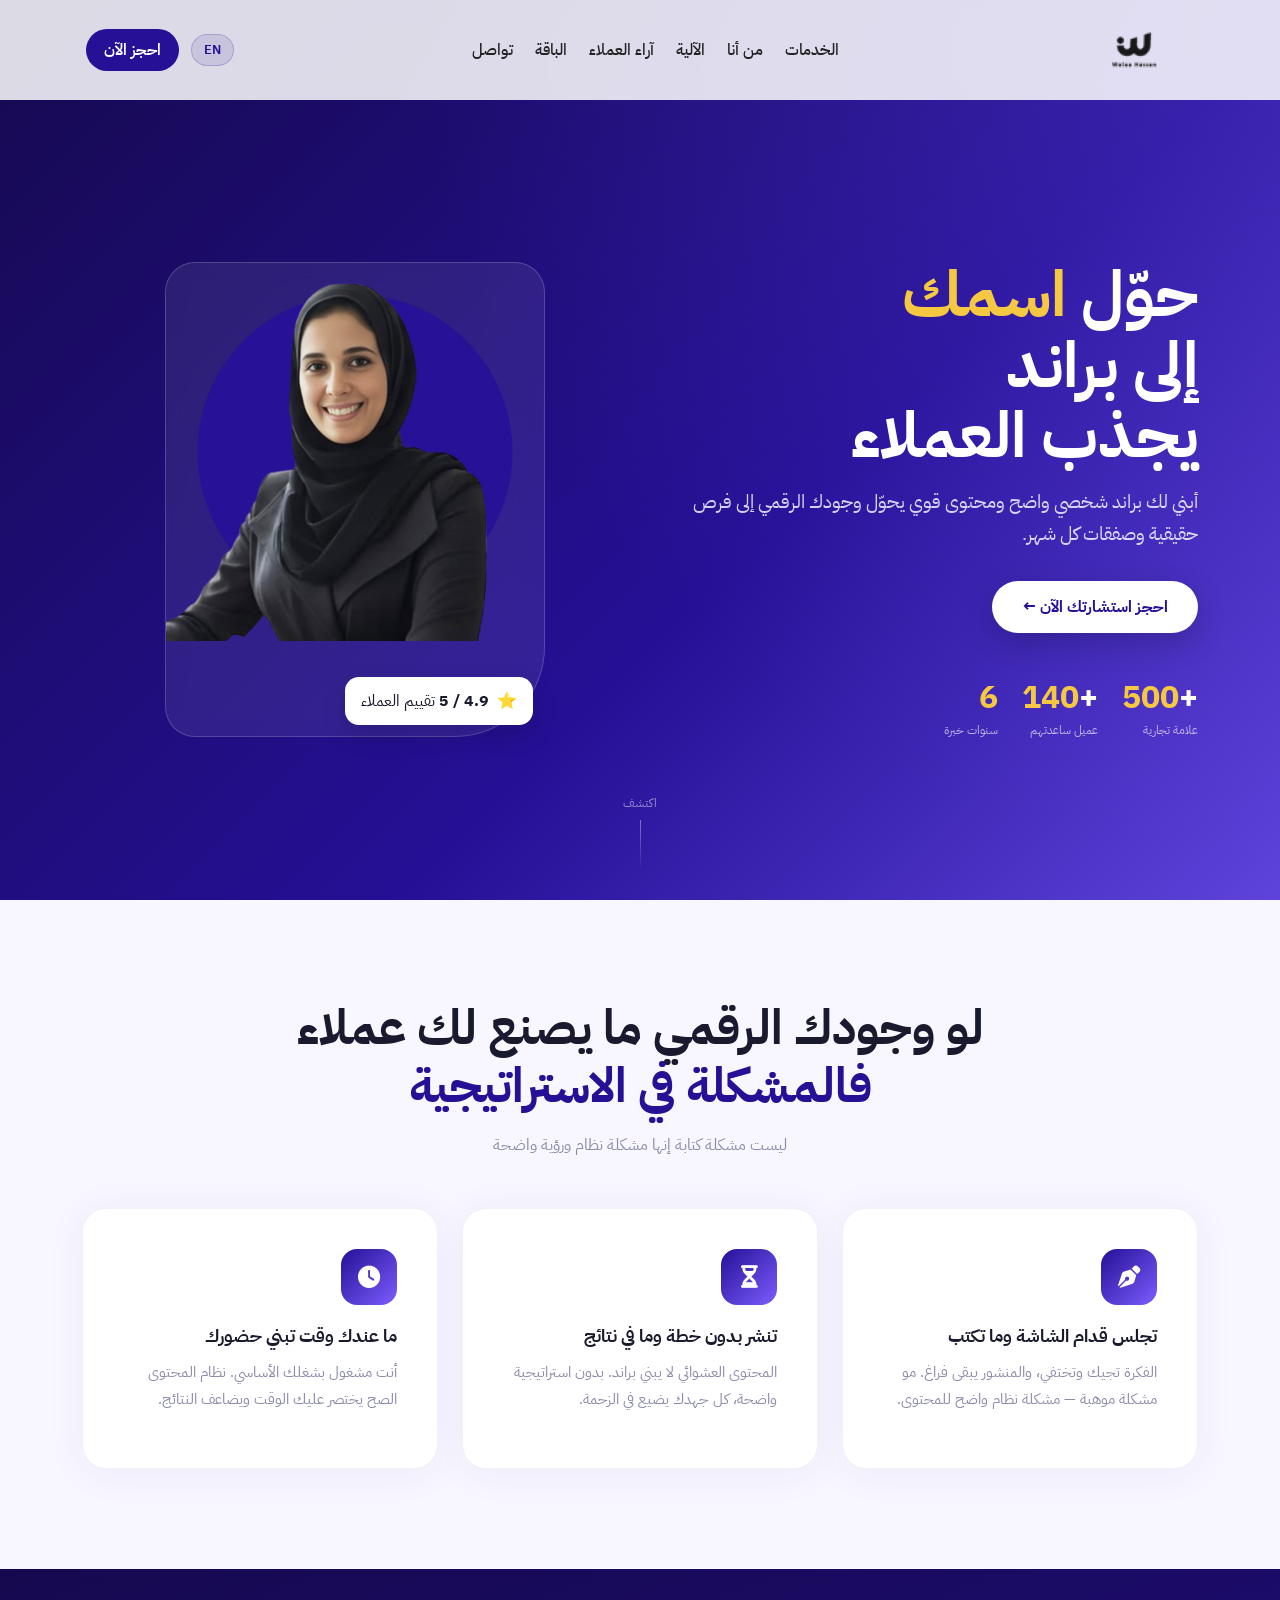
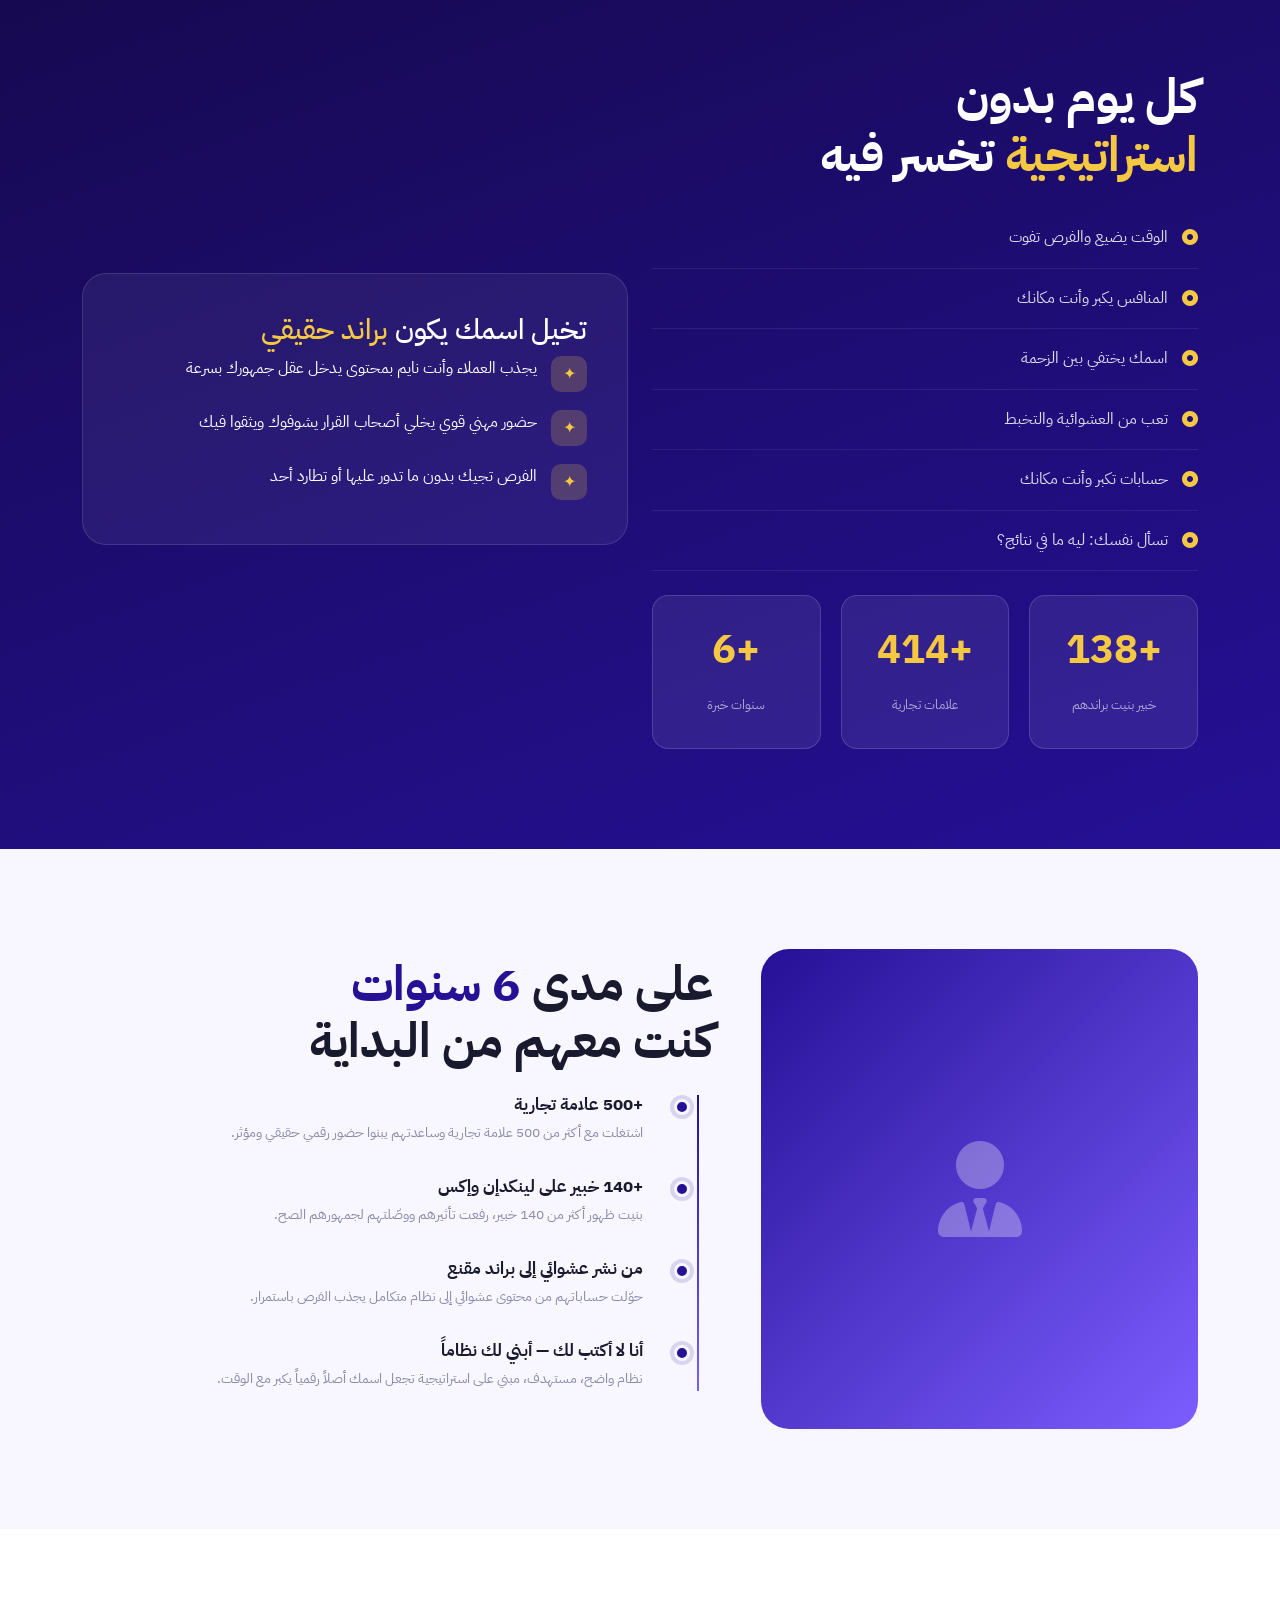
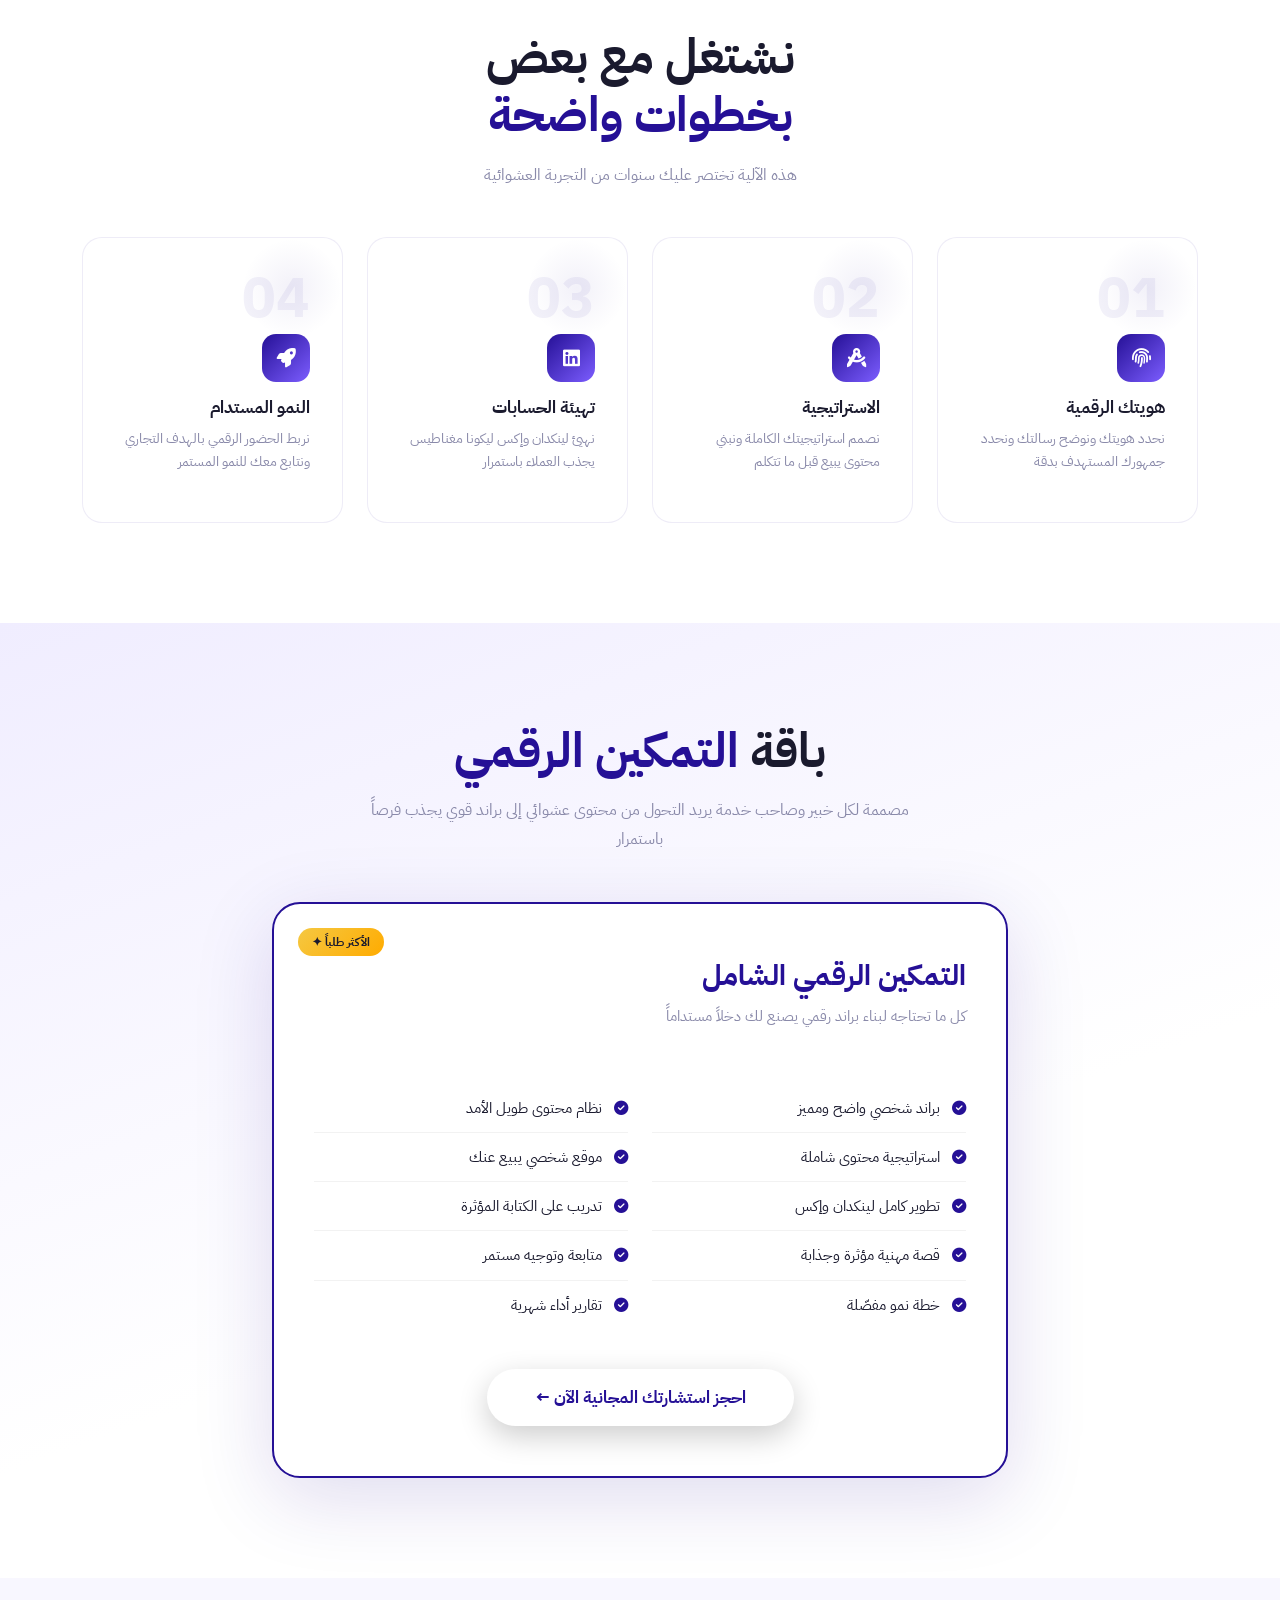
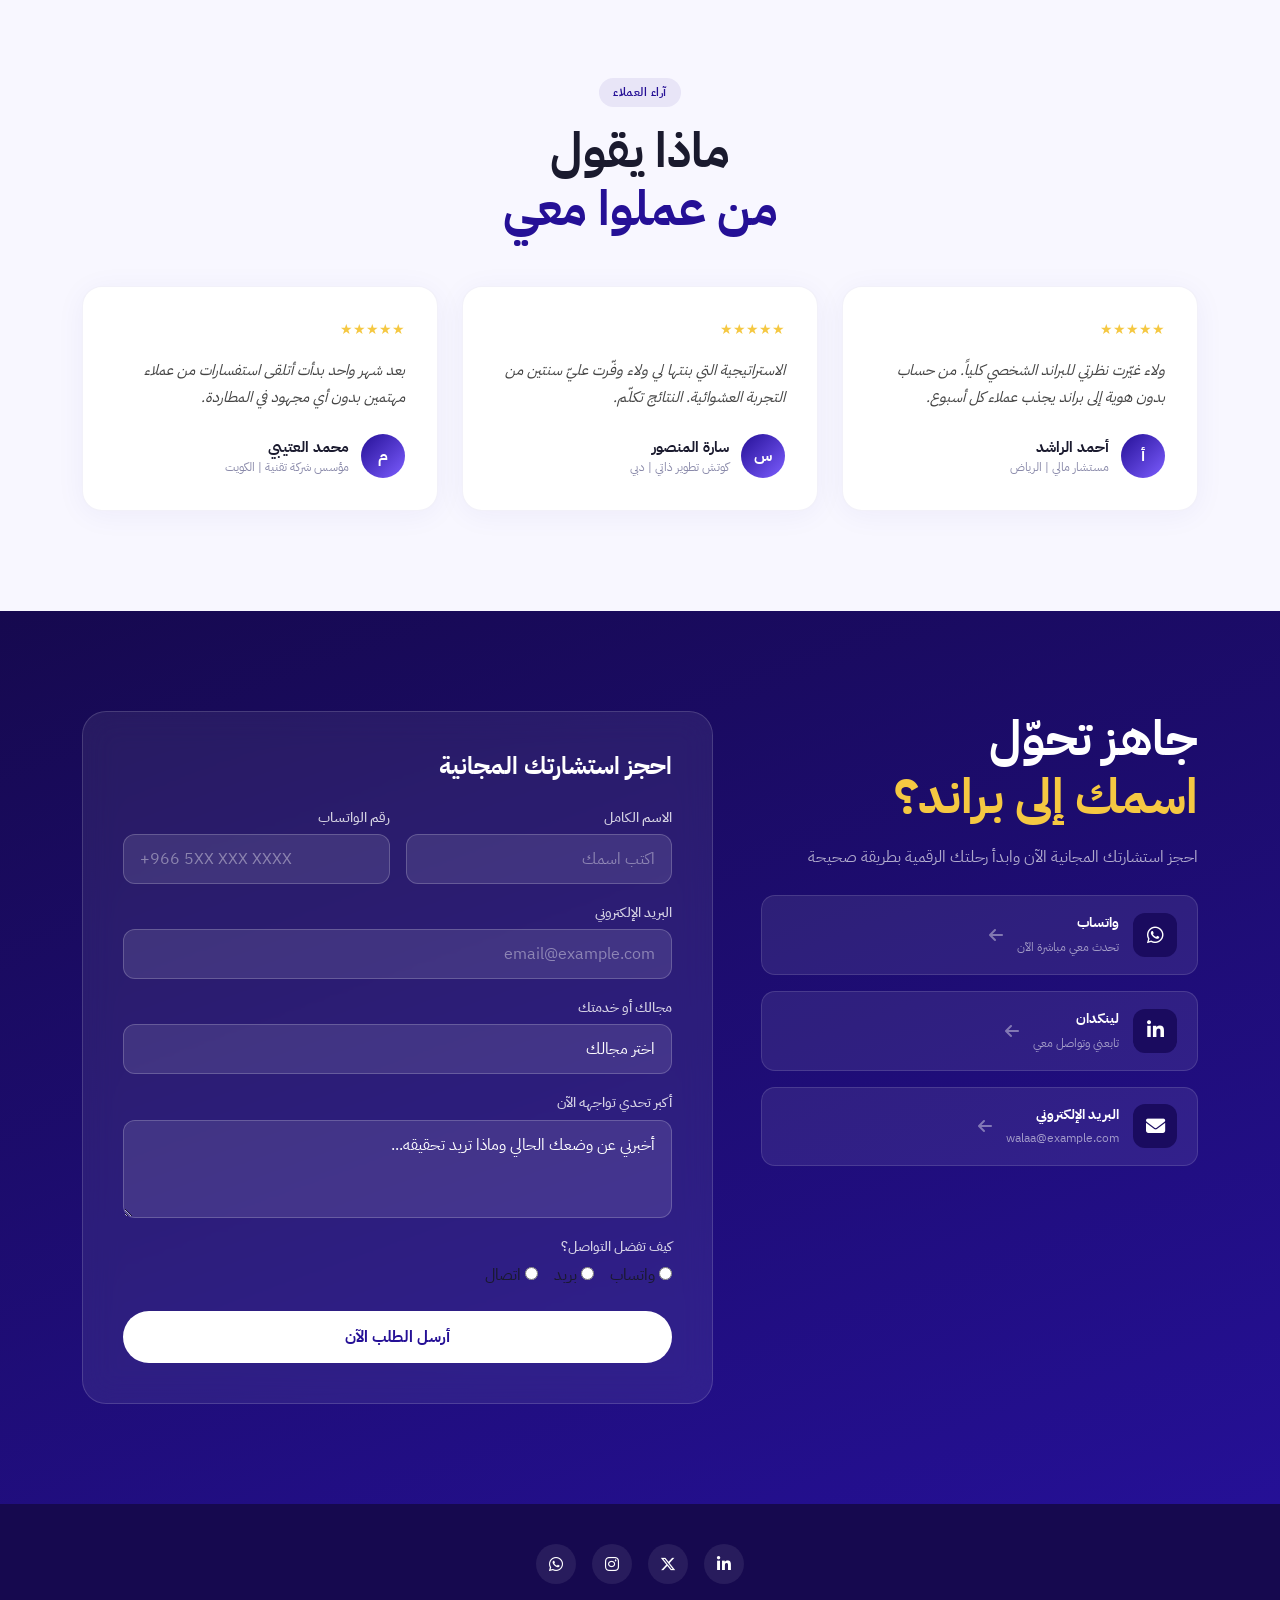
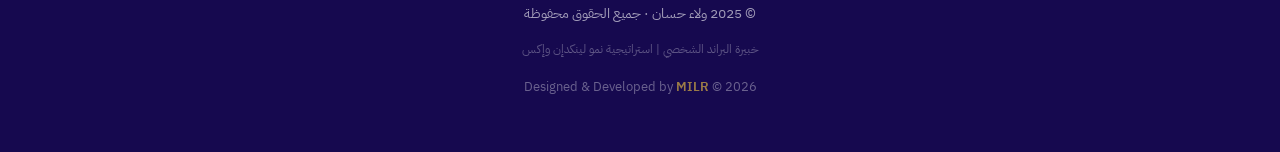
==== commit b1fb0b49: "update website" ====
--- a/index.html
+++ b/index.html
@@ -90,12 +90,11 @@
 
                         
 
-                        <h1 class="hero-name" data-ar='حوّل <em>اسمك</em><br> إلى براند<br> يجذب العملاء'
-                            data-en='Turn <em>Your Name</em><br> Into A Brand<br> That Attracts Clients'>
-                            حوّل <em>اسمك</em><br />
-                            إلى براند<br />
-                            يجذب العملاء
-                        </h1>
+                        <h1 class="hero-name">
+    حوّل <em>اسمك</em><br>
+    <span class="brand-line">إلى براند</span><br>
+    يجذب العملاء
+</h1>
 
                         <p class="hero-subtitle"
                             data-ar="أبني لك براند شخصي واضح ومحتوى قوي يحوّل وجودك الرقمي إلى فرص حقيقية وصفقات كل شهر."
@@ -105,9 +104,9 @@
 
                         <div class="hero-btns">
 
-                            <a href="#contact" class="btn-hero-primary" data-ar="احجز استشارتك المجانية ←"
+                            <a href="#contact" class="btn-hero-primary" data-ar="احجز استشارتك الآن ←"
                                 data-en="Book Your Free Consultation ←">
-                                احجز استشارتك المجانية ←
+                                احجز استشارتك الآن ←
                             </a>
 
                             
@@ -184,9 +183,9 @@
                         لو وجودك الرقمي ما يصنع لك عملاء<br /><em>فالمشكلة في الاستراتيجية</em>
                     </h2>
 
-                    <p class="section-sub mx-auto" data-ar="ليست مشكلة كتابة — إنها مشكلة نظام ورؤية واضحة"
+                    <p class="section-sub mx-auto" data-ar="ليست مشكلة كتابة إنها مشكلة نظام ورؤية واضحة"
                         data-en="It's Not A Writing Problem — It's A System And Strategy Problem">
-                        ليست مشكلة كتابة — إنها مشكلة نظام ورؤية واضحة
+                        ليست مشكلة كتابة إنها مشكلة نظام ورؤية واضحة
                     </p>
 
                 </div>
--- a/style.css
+++ b/style.css
@@ -49,7 +49,7 @@
 }
 
 .logo-img {
-    height: 44px;
+    height: 100px;
     transition: 0.3s;
 }
 
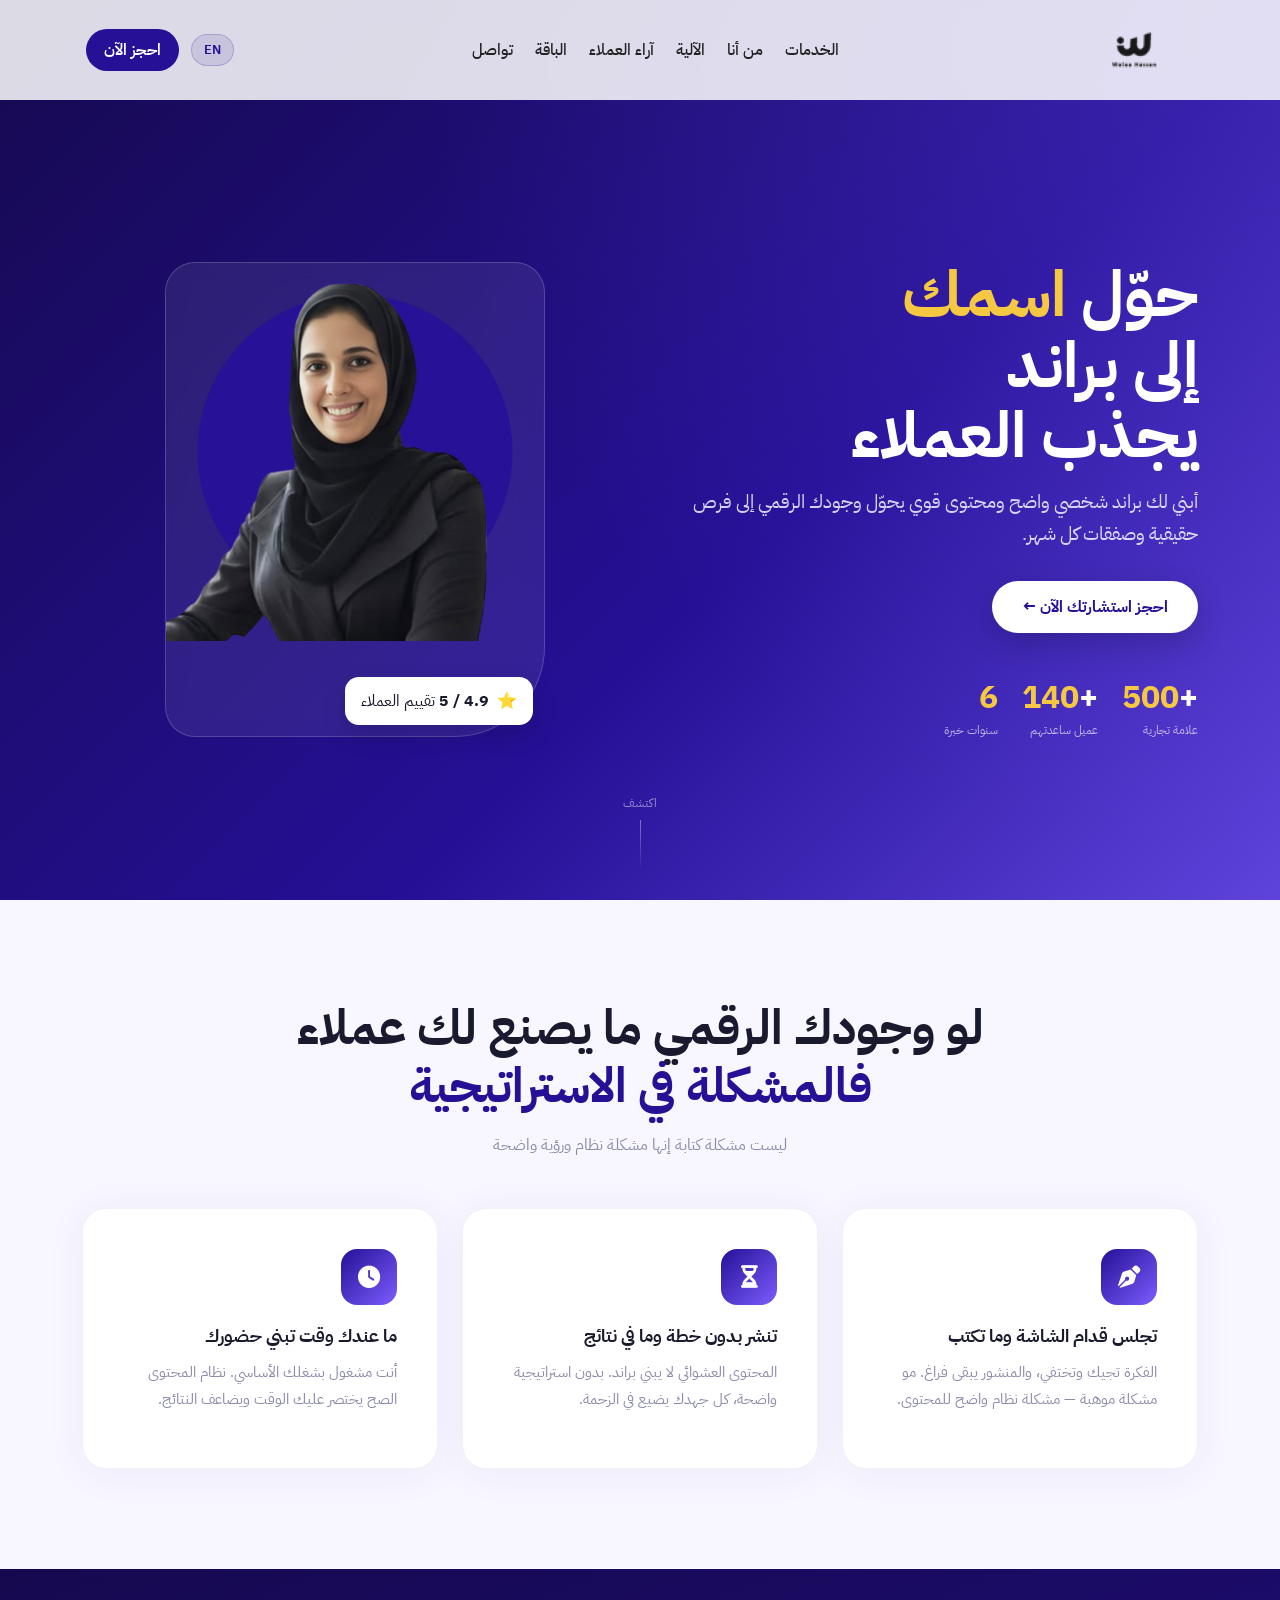
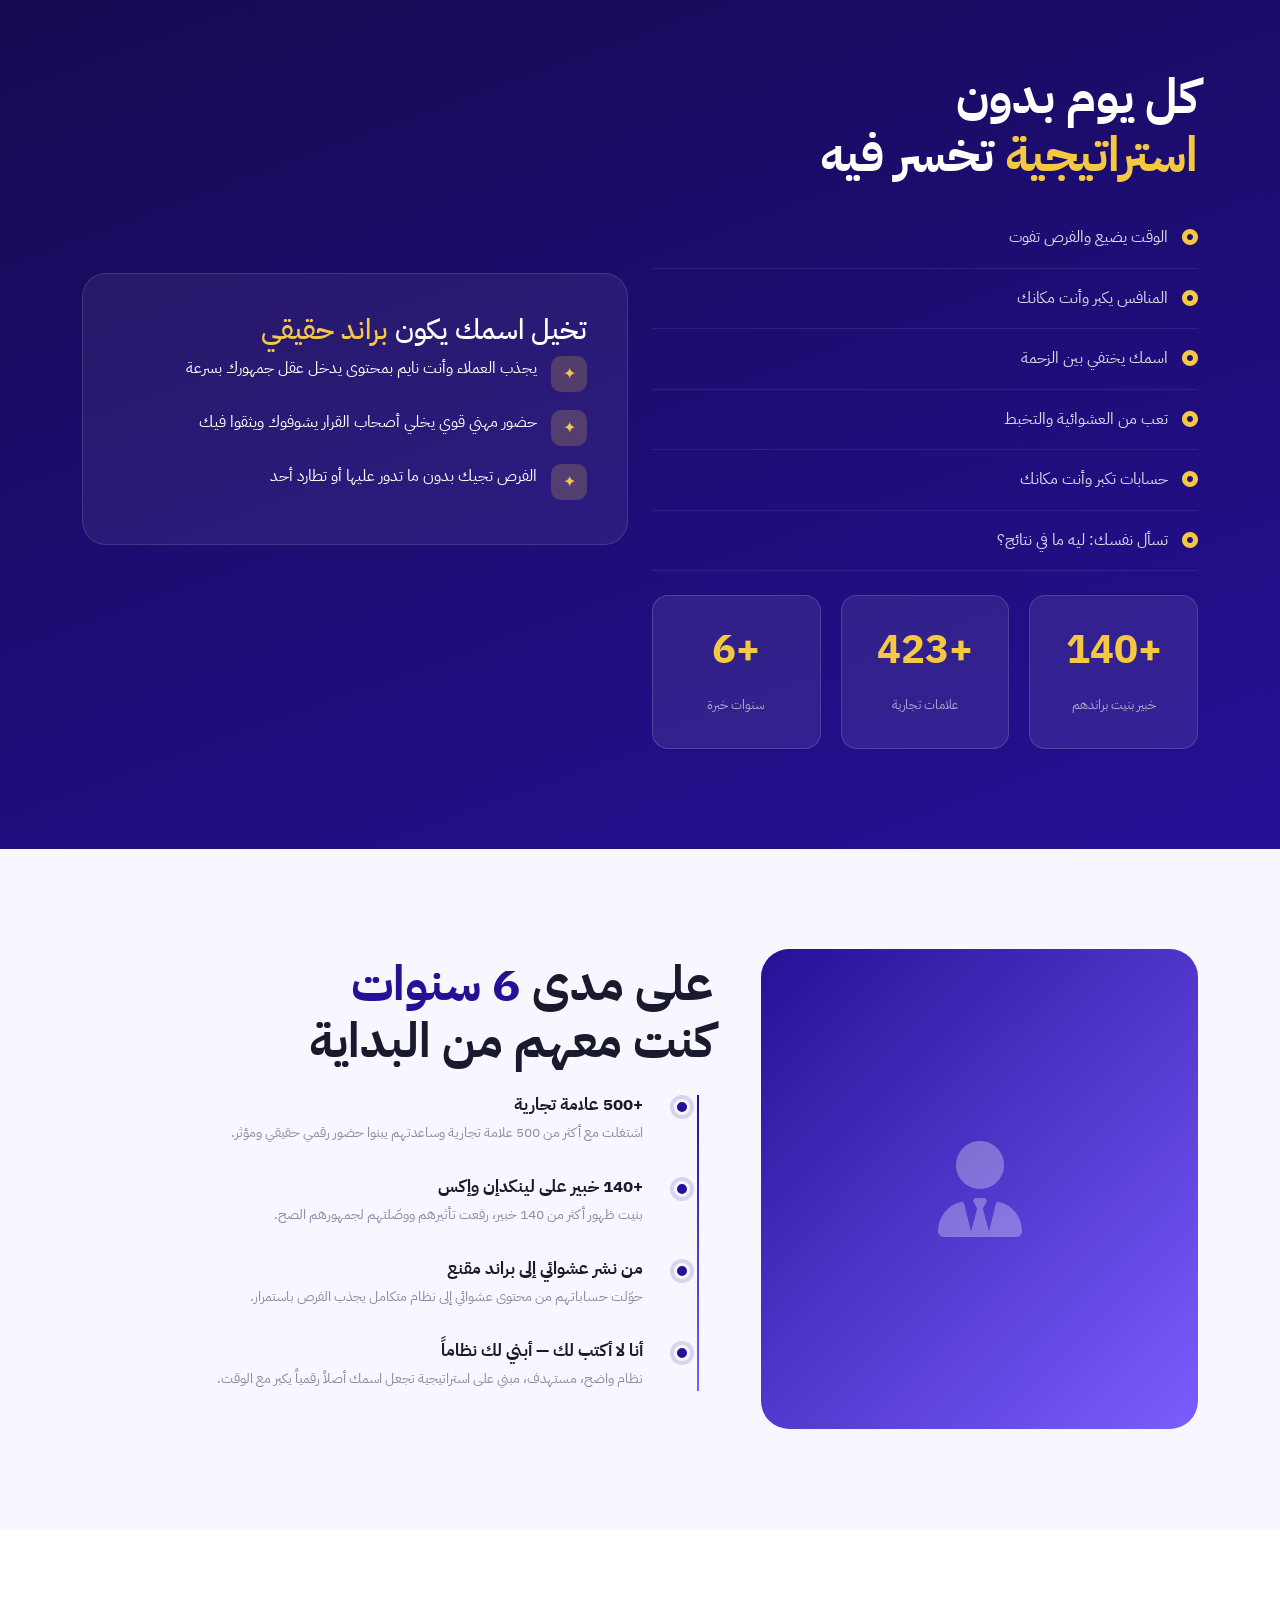
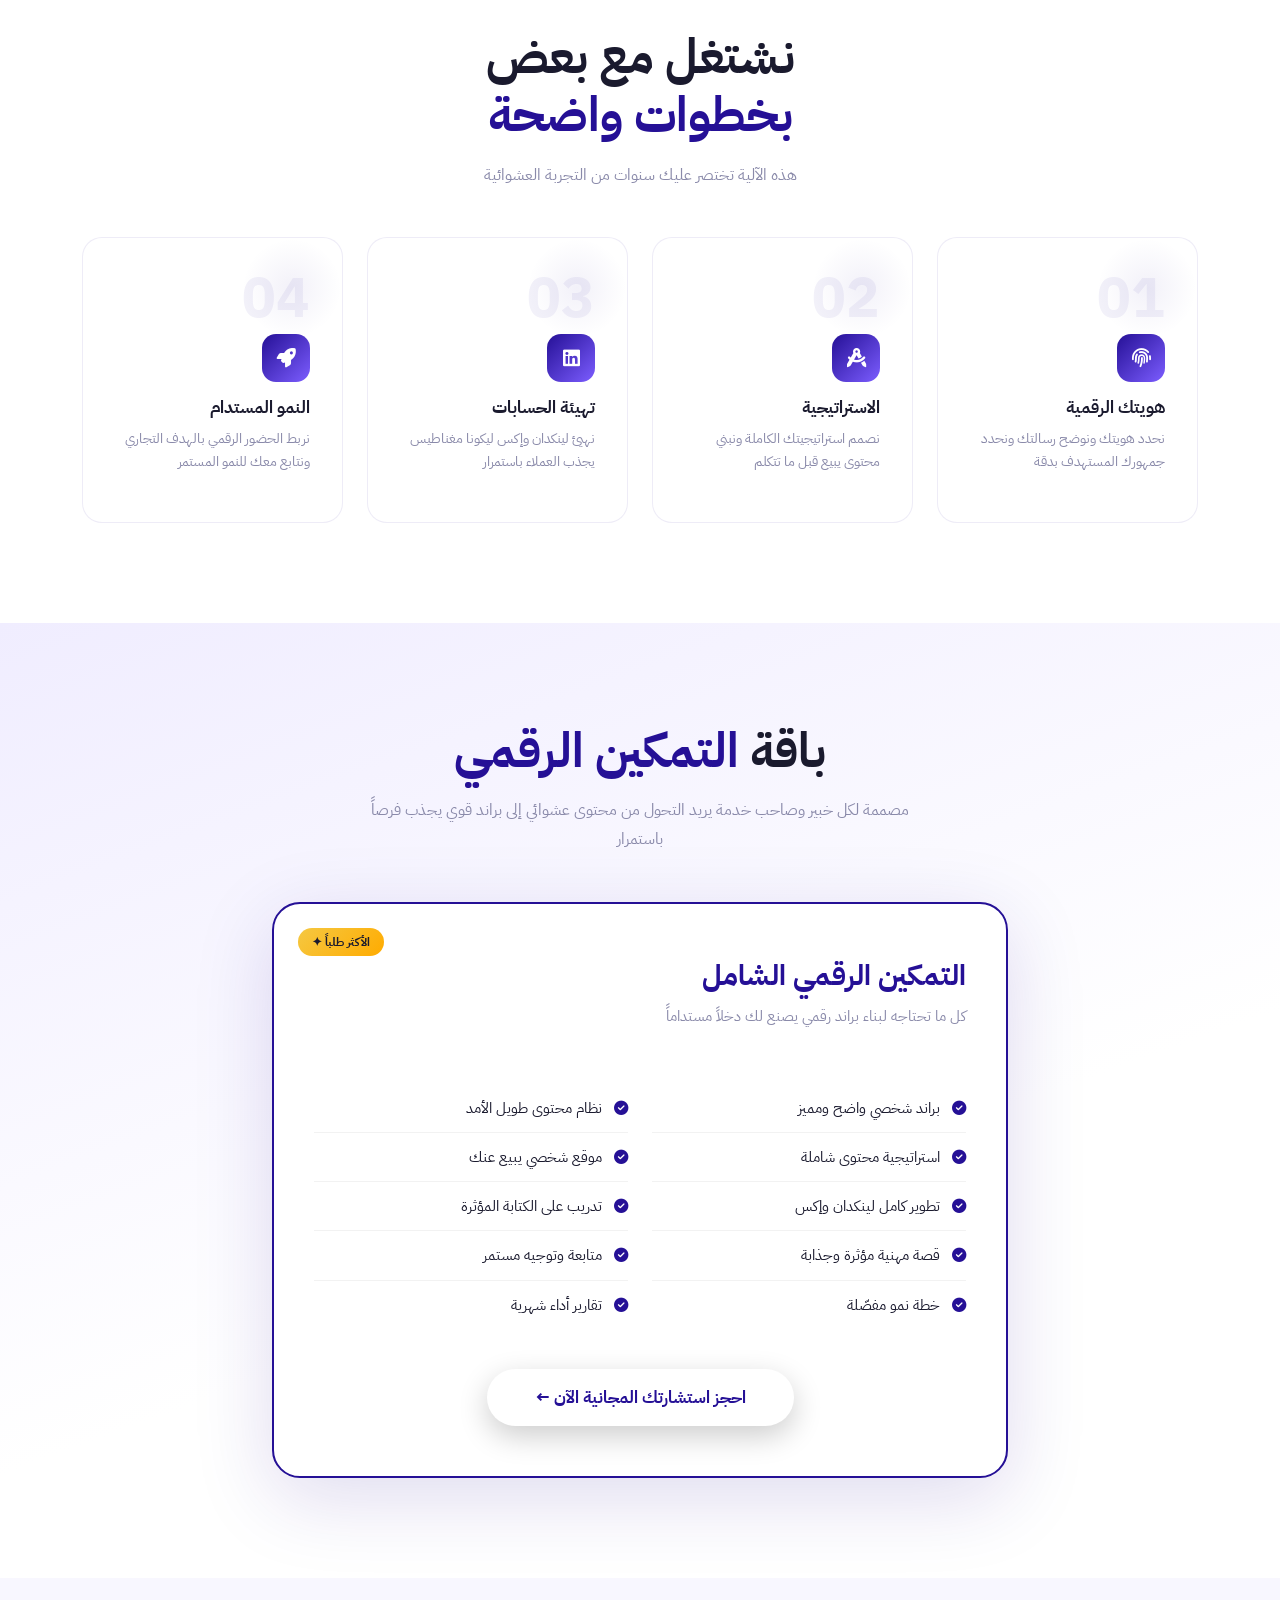
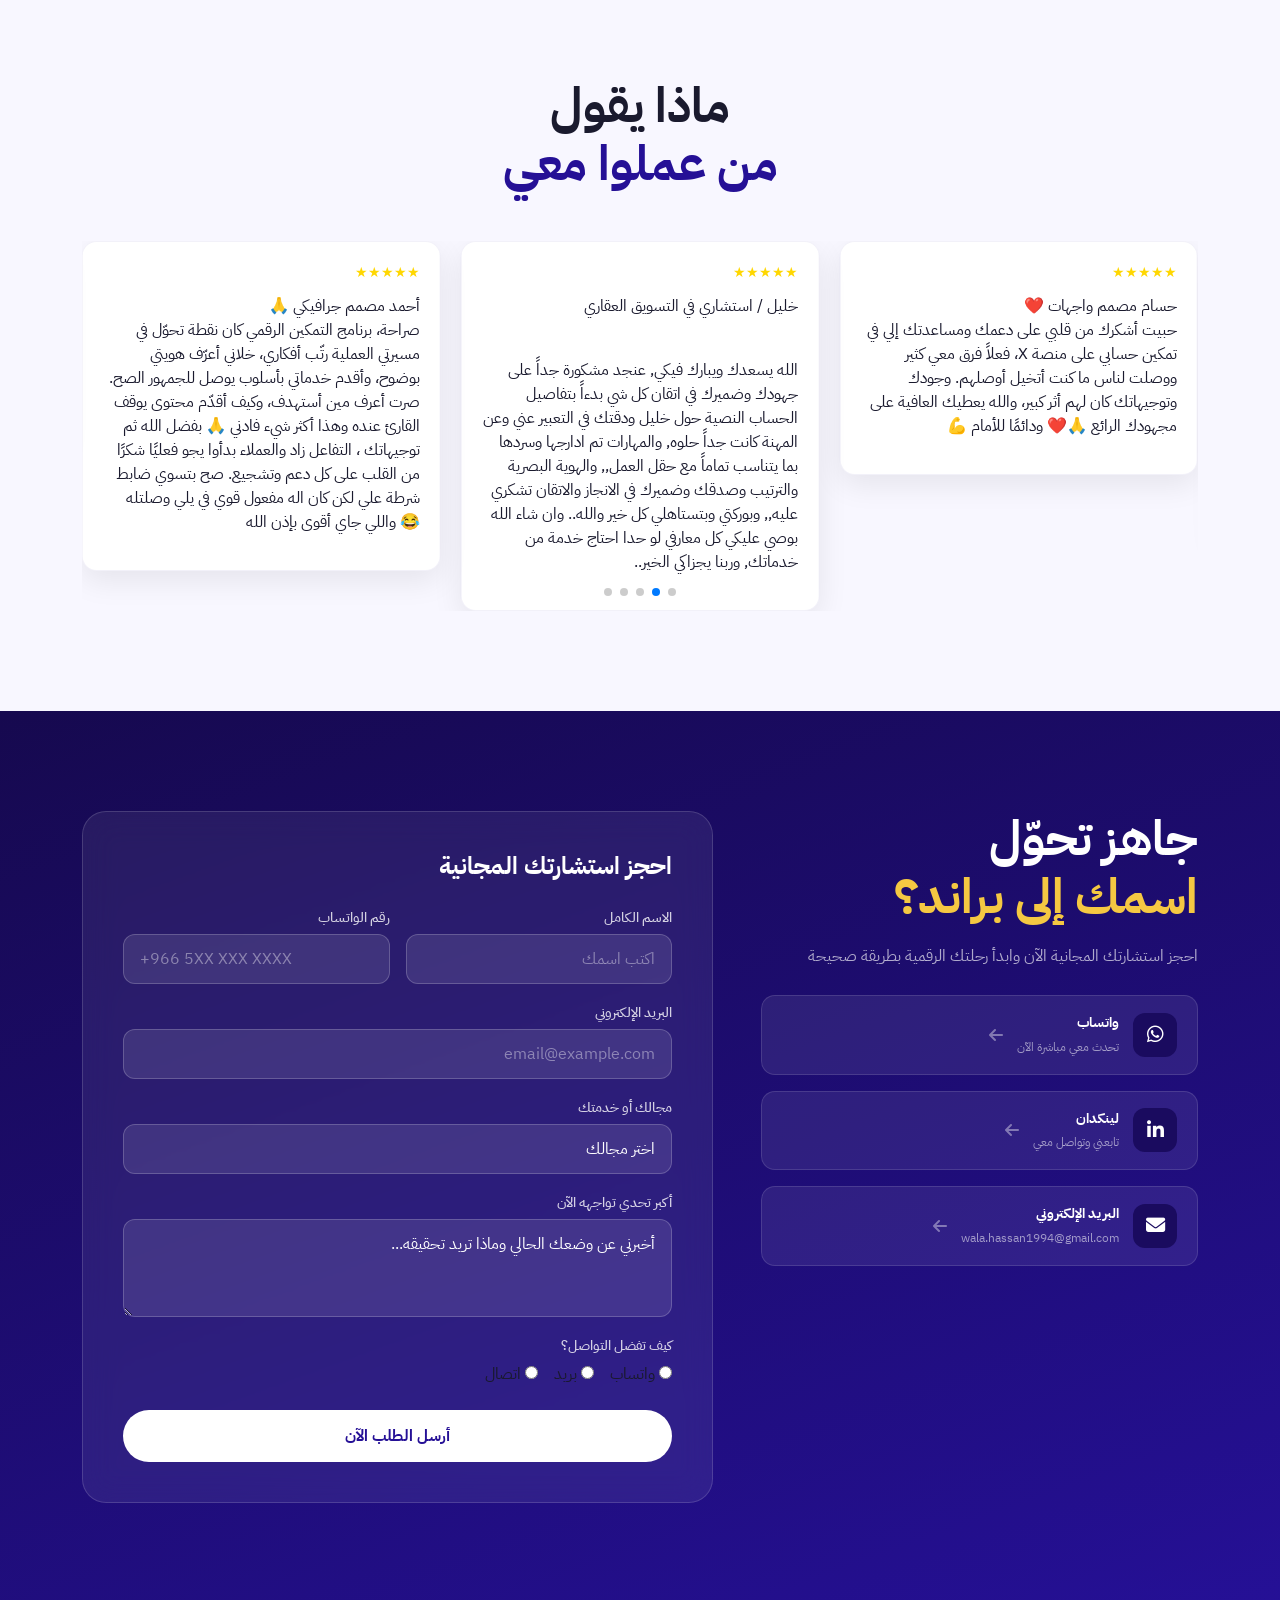
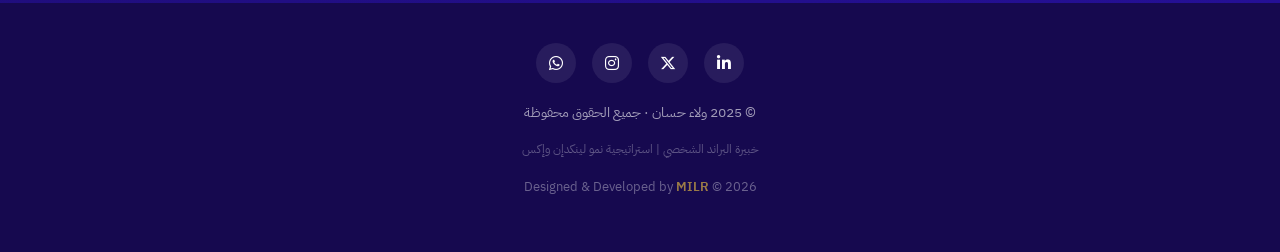
==== commit 575cc38c: "update website" ====
--- a/index.html
+++ b/index.html
@@ -9,8 +9,10 @@
             rel="stylesheet" />
         <link href="https://cdn.jsdelivr.net/npm/bootstrap@5.3.3/dist/css/bootstrap.min.css" rel="stylesheet" />
         <link href="https://cdnjs.cloudflare.com/ajax/libs/font-awesome/6.5.0/css/all.min.css" rel="stylesheet" />
+        <link rel="stylesheet" href="https://cdn.jsdelivr.net/npm/swiper@11/swiper-bundle.min.css">
         <link rel="stylesheet" href="style.css" />
     </head>
+    
 
     <body>
         <!-- NAV -->
@@ -764,126 +766,104 @@
         </section>
 
         <!-- TESTIMONIALS -->
-        <section id="testimonials">
-            <div class="container">
-
-                <div class="text-center mb-5 reveal">
-
-                    <span class="section-tag" data-ar="آراء العملاء" data-en="Testimonials">
-                        آراء العملاء
-                    </span>
-
-                    <h2 class="section-title" data-ar='ماذا يقول<br /><em>من عملوا معي</em>'
-                        data-en='What They Say<br /><em>About Working With Me</em>'>
-                        ماذا يقول<br />
-                        <em>من عملوا معي</em>
-                    </h2>
-
-                </div>
-
-                <div class="row g-4">
-
-                    <div class="col-md-4 reveal">
-                        <div class="testimonial-card">
-
-                            <div class="stars">★★★★★</div>
-
-                            <p class="testimonial-text"
-                                data-ar="ولاء غيّرت نظرتي للبراند الشخصي كلياً. من حساب بدون هوية إلى براند يجذب عملاء كل أسبوع."
-                                data-en="Walaa completely changed my view of personal branding. From an identity-less account to a brand that attracts clients every week.">
-                                "ولاء غيّرت نظرتي للبراند الشخصي كلياً. من حساب بدون هوية إلى
-                                براند يجذب عملاء كل أسبوع."
-                            </p>
-
-                            <div class="testimonial-author">
-
-                                <div class="author-avatar">أ</div>
-
-                                <div>
-
-                                    <div class="author-name" data-ar="أحمد الراشد" data-en="Ahmed Al-Rashed">
-                                        أحمد الراشد
-                                    </div>
-
-                                    <div class="author-title" data-ar="مستشار مالي | الرياض"
-                                        data-en="Financial Consultant | Riyadh">
-                                        مستشار مالي | الرياض
-                                    </div>
-
-                                </div>
-
-                            </div>
-                        </div>
-                    </div>
-
-                    <div class="col-md-4 reveal">
-                        <div class="testimonial-card">
-
-                            <div class="stars">★★★★★</div>
-
-                            <p class="testimonial-text"
-                                data-ar="الاستراتيجية التي بنتها لي ولاء وفّرت عليّ سنتين من التجربة العشوائية. النتائج تكلّم."
-                                data-en="The strategy Walaa built saved me 2 years of trial and error. The results speak for themselves.">
-                                "الاستراتيجية التي بنتها لي ولاء وفّرت عليّ سنتين من التجربة
-                                العشوائية. النتائج تكلّم."
-                            </p>
-
-                            <div class="testimonial-author">
-
-                                <div class="author-avatar">س</div>
-
-                                <div>
-
-                                    <div class="author-name" data-ar="سارة المنصور" data-en="Sara Al-Mansour">
-                                        سارة المنصور
-                                    </div>
-
-                                    <div class="author-title" data-ar="كوتش تطوير ذاتي | دبي" data-en="Life Coach | Dubai">
-                                        كوتش تطوير ذاتي | دبي
-                                    </div>
-
-                                </div>
-
-                            </div>
-                        </div>
-                    </div>
-
-                    <div class="col-md-4 reveal">
-                        <div class="testimonial-card">
-
-                            <div class="stars">★★★★★</div>
-
-                            <p class="testimonial-text"
-                                data-ar="بعد شهر واحد بدأت أتلقى استفسارات من عملاء مهتمين بدون أي مجهود في المطاردة."
-                                data-en="After just one month, I started receiving inquiries from interested clients without any effort of chasing.">
-                                "بعد شهر واحد بدأت أتلقى استفسارات من عملاء مهتمين بدون أي مجهود
-                                في المطاردة."
-                            </p>
-
-                            <div class="testimonial-author">
-
-                                <div class="author-avatar">م</div>
-
-                                <div>
-
-                                    <div class="author-name" data-ar="محمد العتيبي" data-en="Mohammed Al-Otaibi">
-                                        محمد العتيبي
-                                    </div>
-
-                                    <div class="author-title" data-ar="مؤسس شركة تقنية | الكويت"
-                                        data-en="Tech Founder | Kuwait">
-                                        مؤسس شركة تقنية | الكويت
-                                    </div>
-
-                                </div>
-
-                            </div>
-                        </div>
-                    </div>
-
-                </div>
+     <section id="testimonials">
+    <div class="container">
+
+        <div class="text-center mb-5">
+
+
+            <h2 class="section-title">
+                ماذا يقول<br />
+                <em>من عملوا معي</em>
+            </h2>
+
+        </div>
+
+        <!-- SWIPER -->
+        <div class="swiper testimonialsSwiper">
+
+            <div class="swiper-wrapper">
+
+                <!-- slide 1 -->
+                <div class="swiper-slide">
+                    <div class="testimonial-card">
+                        <div class="stars">★★★★★</div>
+                        <p>محمد مصمم جرافيك 🌟<br>مرحبًا أ. ولاء  🌟
+
+حابب أشاركك بامتنان كبير إنه بفضل برنامج التمكين الرقمي، صار كل يوم تقريبًا يجيني عميل جديد 🙌
+
+الفرق واضح جدًا من أول ما طبّقت اللي تعلمته في البرنامج، سواء في طريقة عرض خدماتي أو التواصل مع العملاء أو حتى تنظيم شغلي.
+صراحة البرنامج كان نقطة تحوّل حقيقية في مسيرتي.
+
+شكرًا من القلب إلكم على الجهد والدعم والتوجيه ❤️
+ودائمًا للأمام 💪</p>
+                    </div>
+                </div>
+
+                <!-- slide 2 -->
+                <div class="swiper-slide">
+                    <div class="testimonial-card">
+                        <div class="stars">★★★★★</div>
+                        <p>حسام مصمم واجهات ❤️<br>حبيت أشكرك من قلبي على دعمك ومساعدتك إلي في تمكين حسابي على منصة X، فعلاً فرق معي كثير ووصلت لناس ما كنت أتخيل أوصلهم.
+وجودك وتوجيهاتك كان لهم أثر كبير، والله يعطيك العافية على مجهودك الرائع 🙏❤️
+ودائمًا للأمام 💪</p>
+                    </div>
+                </div>
+
+                <!-- slide 3 -->
+                <div class="swiper-slide">
+                    <div class="testimonial-card">
+                        <div class="stars">★★★★★</div>
+                        <p>خليل / استشاري في التسويق العقاري</p><br>الله يسعدك ويبارك فيكي, عنجد مشكورة جداً على جهودك وضميرك في اتقان كل شي بدءاً بتفاصيل الحساب النصية حول خليل ودقتك في التعبير عني وعن المهنة كانت جداً حلوه, والمهارات تم ادارجها وسردها بما يتناسب تماماً مع حقل العمل,, والهوية البصرية والترتيب وصدقك وضميرك في الانجاز والاتقان تشكري عليه,, وبوركتي وبتستاهلي كل خير والله.. وان شاء الله بوصي عليكي كل معارفي لو حدا احتاج خدمة من خدماتك, وربنا يجزاكي الخير..</p>
+                    </div>
+                </div>
+
+                <!-- slide 4 -->
+                <div class="swiper-slide">
+                    <div class="testimonial-card">
+                        <div class="stars">★★★★★</div>
+                        <p>أحمد مصمم جرافيكي 🙏<br>صراحة، برنامج التمكين الرقمي كان نقطة تحوّل في مسيرتي العملية
+رتّب أفكاري، خلاني أعرّف هويتي بوضوح، وأقدم خدماتي بأسلوب يوصل للجمهور الصح.
+
+صرت أعرف مين أستهدف، وكيف أقدّم محتوى يوقف القارئ عنده
+وهذا أكثر شيء فادني 🙏
+
+بفضل الله ثم توجيهاتك ، التفاعل زاد والعملاء بدأوا يجو فعليًا
+شكرًا من القلب على كل دعم وتشجيع. 
+صح بتسوي ضابط شرطة علي لكن كان اله مفعول قوي في يلي وصلتله 😂
+واللي جاي أقوى بإذن الله</p>
+                    </div>
+                </div>
+
+                <!-- slide 5 -->
+                <div class="swiper-slide">
+                    <div class="testimonial-card">
+                        <div class="stars">★★★★★</div>
+                        <p>يوسف مدرب قيادة 😄<br>السلام عليكم 
+صباح الخير 
+لي من ثلاثة أيام أبتواصل معك 
+ونسيت 
+
+حبيت أخبرك تواصلت معي عميلتين 
+وكل وحده نسقت معي دورة تدريبية وسألتهم كيف توصلتم لي 
+قالوا من حسابك في اكس 😀🌹</p>
+                    </div>
+                </div>
+
             </div>
-        </section>
+
+            <!-- dots -->
+            <div class="swiper-pagination"></div>
+
+        </div>
+
+    </div>
+</section>
+
+
+
+
+
 
         <!-- CONTACT -->
         <section id="contact">
@@ -908,7 +888,7 @@
 
                         <div class="contact-alt mt-4">
 
-                            <a href="https://wa.me/966500000000?text=مرحبا ولاء، أريد أحجز استشارة" target="_blank"
+                            <a href="https://wa.me/00972592663938?text=مرحبا ولاء، أريد أحجز استشارة" target="_blank"
                                 class="contact-channel">
 
                                 <div class="channel-icon channel-whatsapp">
@@ -926,7 +906,7 @@
 
                             </a>
 
-                            <a href="https://linkedin.com/in/walaa-hassan" target="_blank" class="contact-channel">
+                            <a href="https://www.linkedin.com/in/wala-hassan?utm_source=share_via&utm_content=profile&utm_medium=member_android" target="_blank" class="contact-channel">
 
                                 <div class="channel-icon channel-linkedin">
                                     <i class="fa-brands fa-linkedin-in" style="color: white"></i>
@@ -951,8 +931,8 @@
 
                                 <div class="channel-text">
                                     <strong data-ar="البريد الإلكتروني" data-en="Email">البريد الإلكتروني</strong>
-                                    <span data-ar="walaa@example.com" data-en="walaa@example.com">
-                                        walaa@example.com
+                                    <span data-ar="wala.hassan1994@gmail.com" data-en="wala.hassan1994@gmail.com">
+                                            wala.hassan1994@gmail.com
                                     </span>
                                 </div>
 
@@ -1098,7 +1078,7 @@
 
                 <div class="footer-social">
 
-                    <a href="#" aria-label="LinkedIn">
+                    <a href="https://www.linkedin.com/in/wala-hassan?utm_source=share_via&utm_content=profile&utm_medium=member_android" aria-label="LinkedIn">
                         <i class="fa-brands fa-linkedin-in"></i>
                     </a>
 
@@ -1106,11 +1086,11 @@
                         <i class="fa-brands fa-x-twitter"></i>
                     </a>
 
-                    <a href="#" aria-label="Instagram">
+                    <a href="https://www.instagram.com/walaa_hassan94?igsh=MWR6OWx4bGV5a2Z5OQ==" aria-label="Instagram">
                         <i class="fa-brands fa-instagram"></i>
                     </a>
 
-                    <a href="#" aria-label="WhatsApp">
+                    <a href="https://wa.me/972592663938" aria-label="WhatsApp">
                         <i class="fa-brands fa-whatsapp"></i>
                     </a>
 
@@ -1137,7 +1117,7 @@
 
             </div>
         </footer>
-
+<script src="https://cdn.jsdelivr.net/npm/swiper@11/swiper-bundle.min.js"></script>
         <script src="https://cdn.jsdelivr.net/npm/bootstrap@5.3.3/dist/js/bootstrap.bundle.min.js"></script>
         <script src="script.js"></script>
     </body>
--- a/style.css
+++ b/style.css
@@ -899,6 +899,33 @@
     align-items: center;
     gap: 12px;
 }
+
+.testimonial-card{
+    background: #fff;
+    padding: 20px;
+    border-radius: 15px;
+    box-shadow: 0 10px 30px rgba(0,0,0,0.08);
+    height: 100%;
+}
+
+.stars{
+    color: gold;
+    margin-bottom: 10px;
+}
+.testimonials-wrapper{
+    display: grid;
+    grid-template-columns: repeat(3, 1fr);
+    gap: 20px;
+}
+
+.testimonial-card-item{
+    display: none;
+}
+
+.testimonial-card-item.active{
+    display: block;
+}
+
 
 .author-avatar {
     width: 44px;
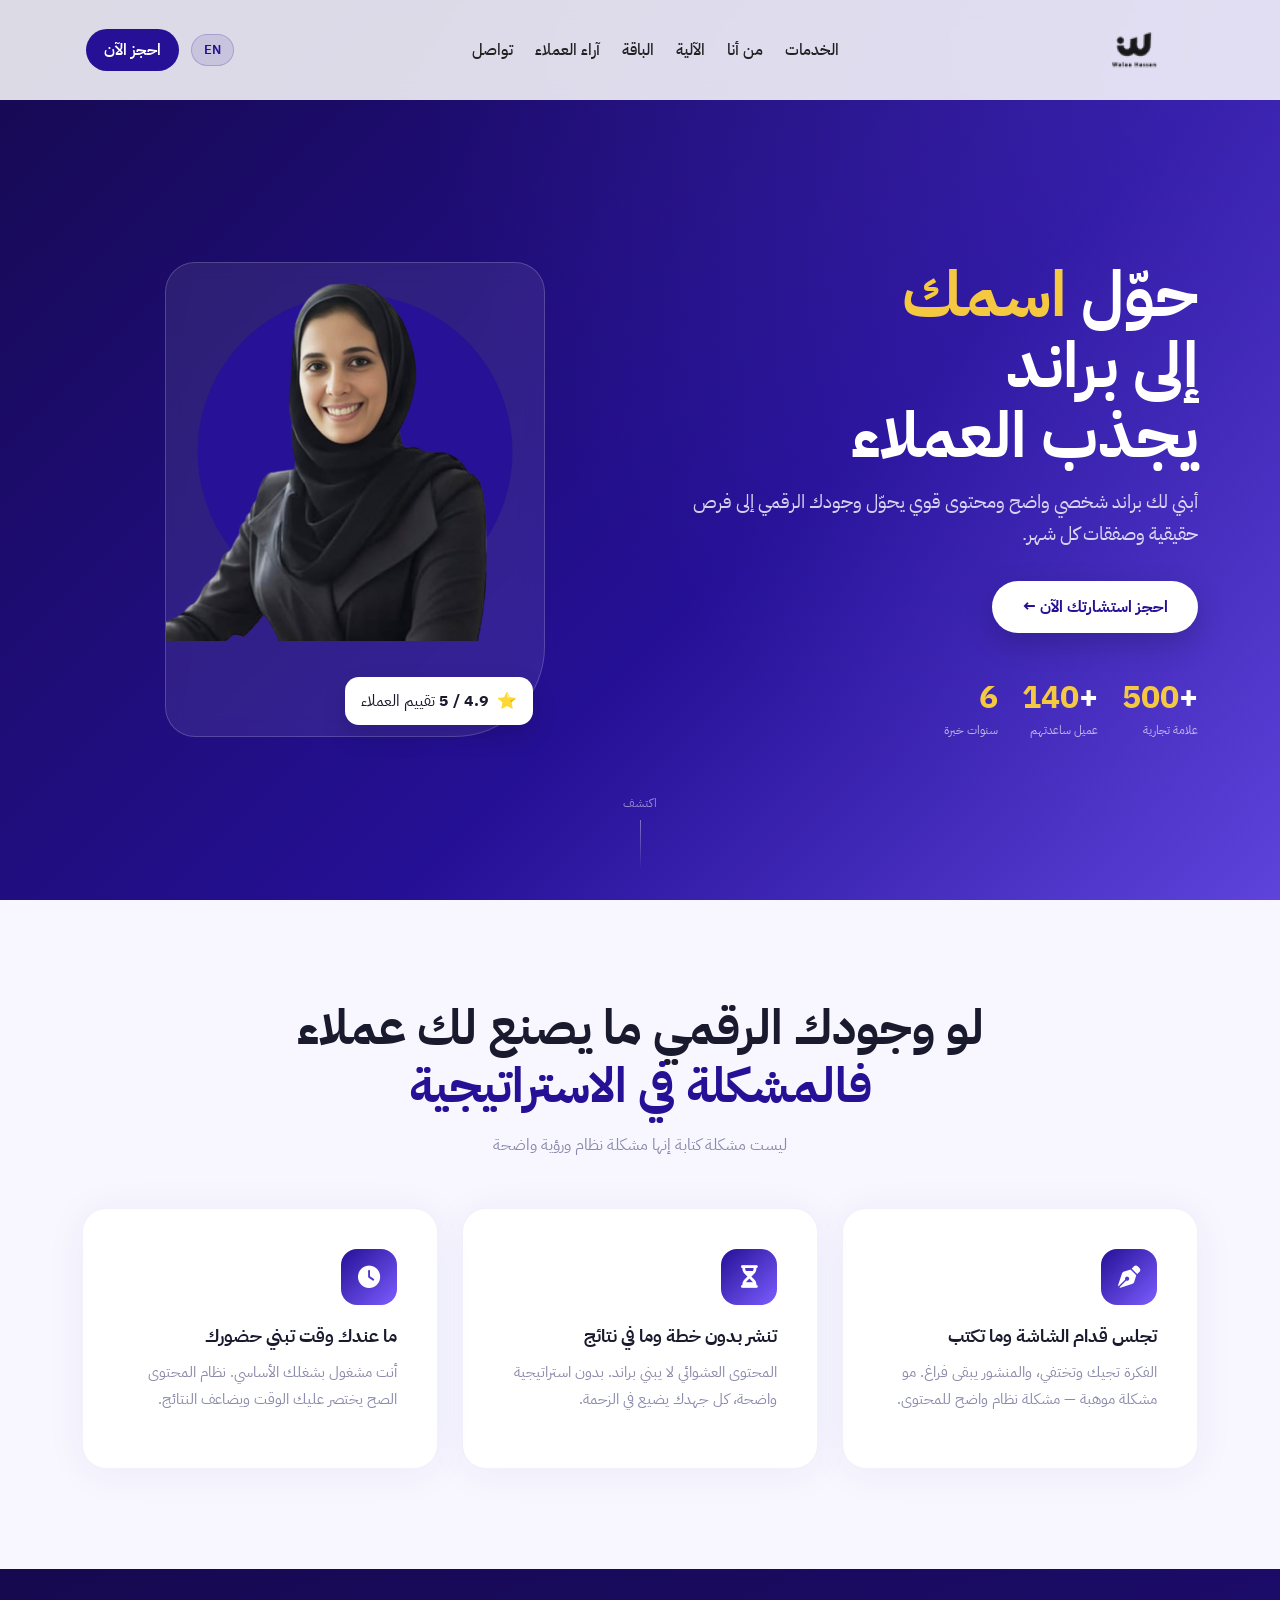
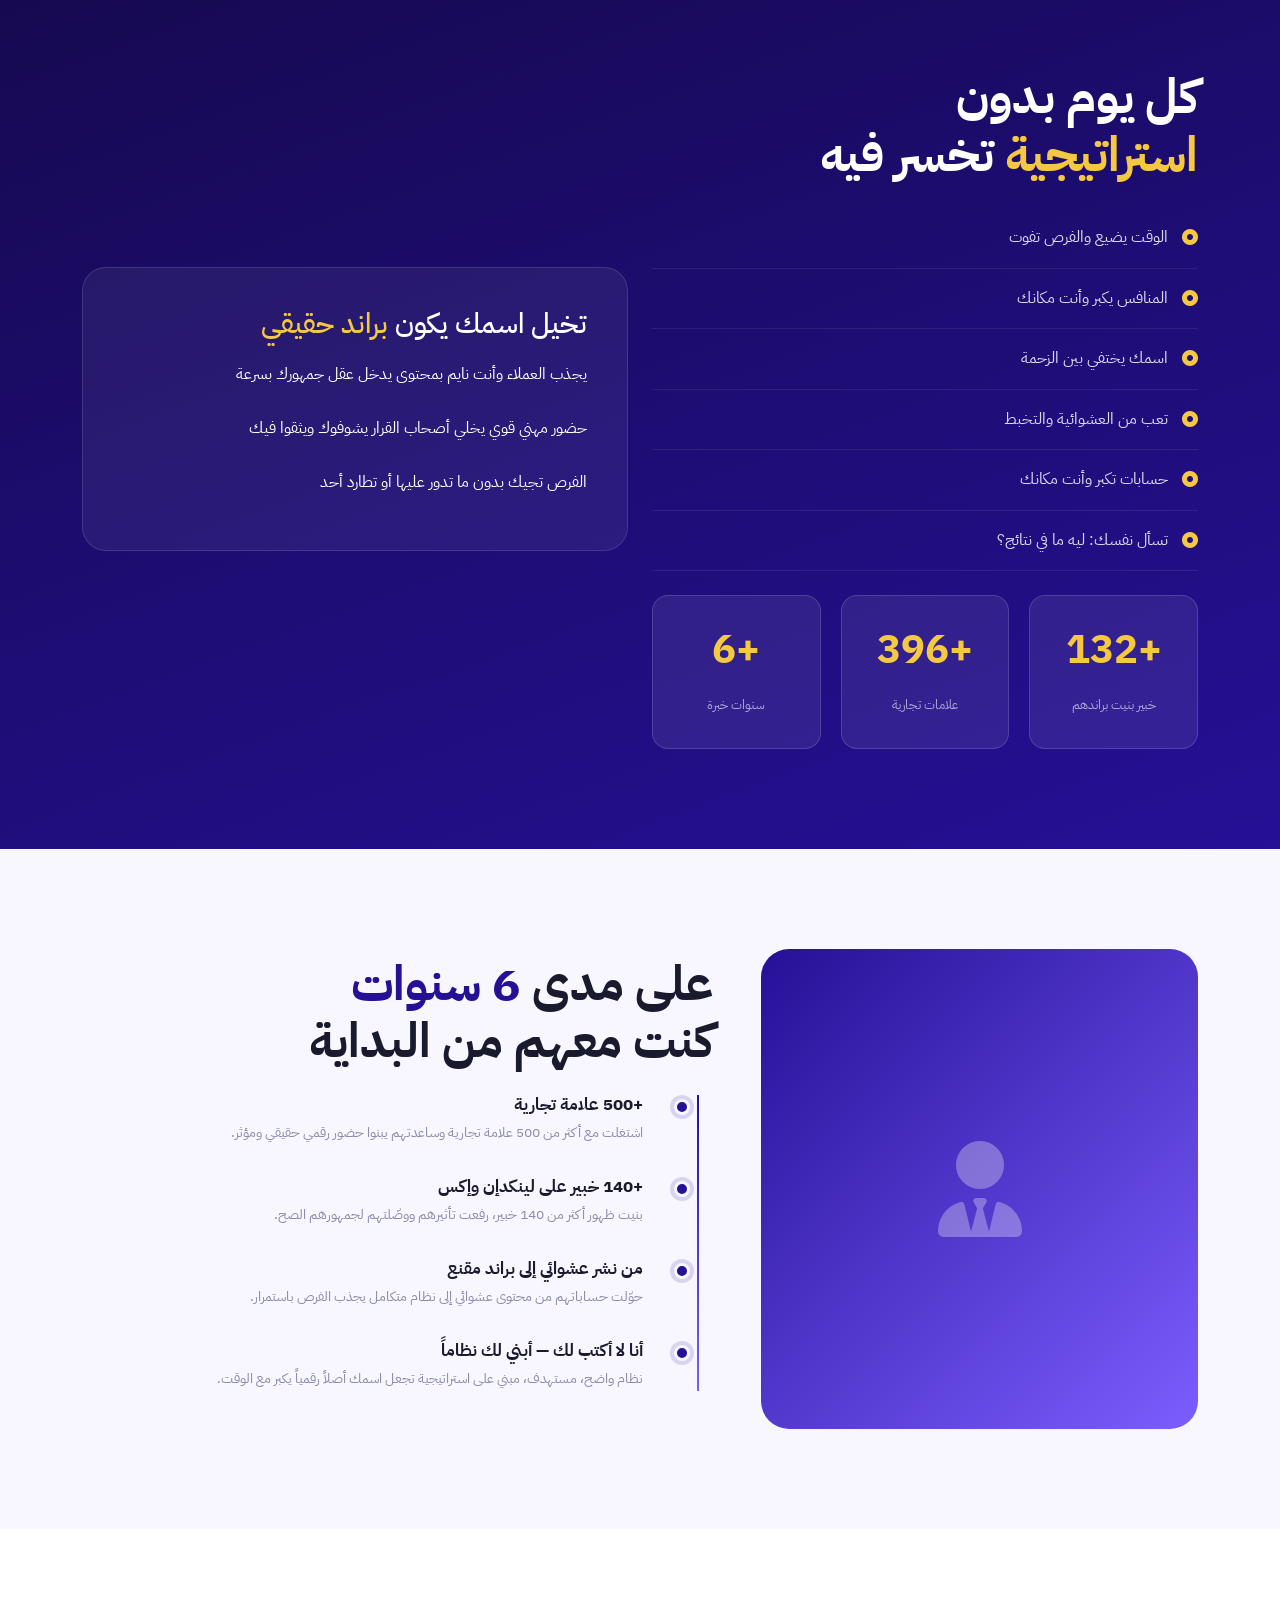
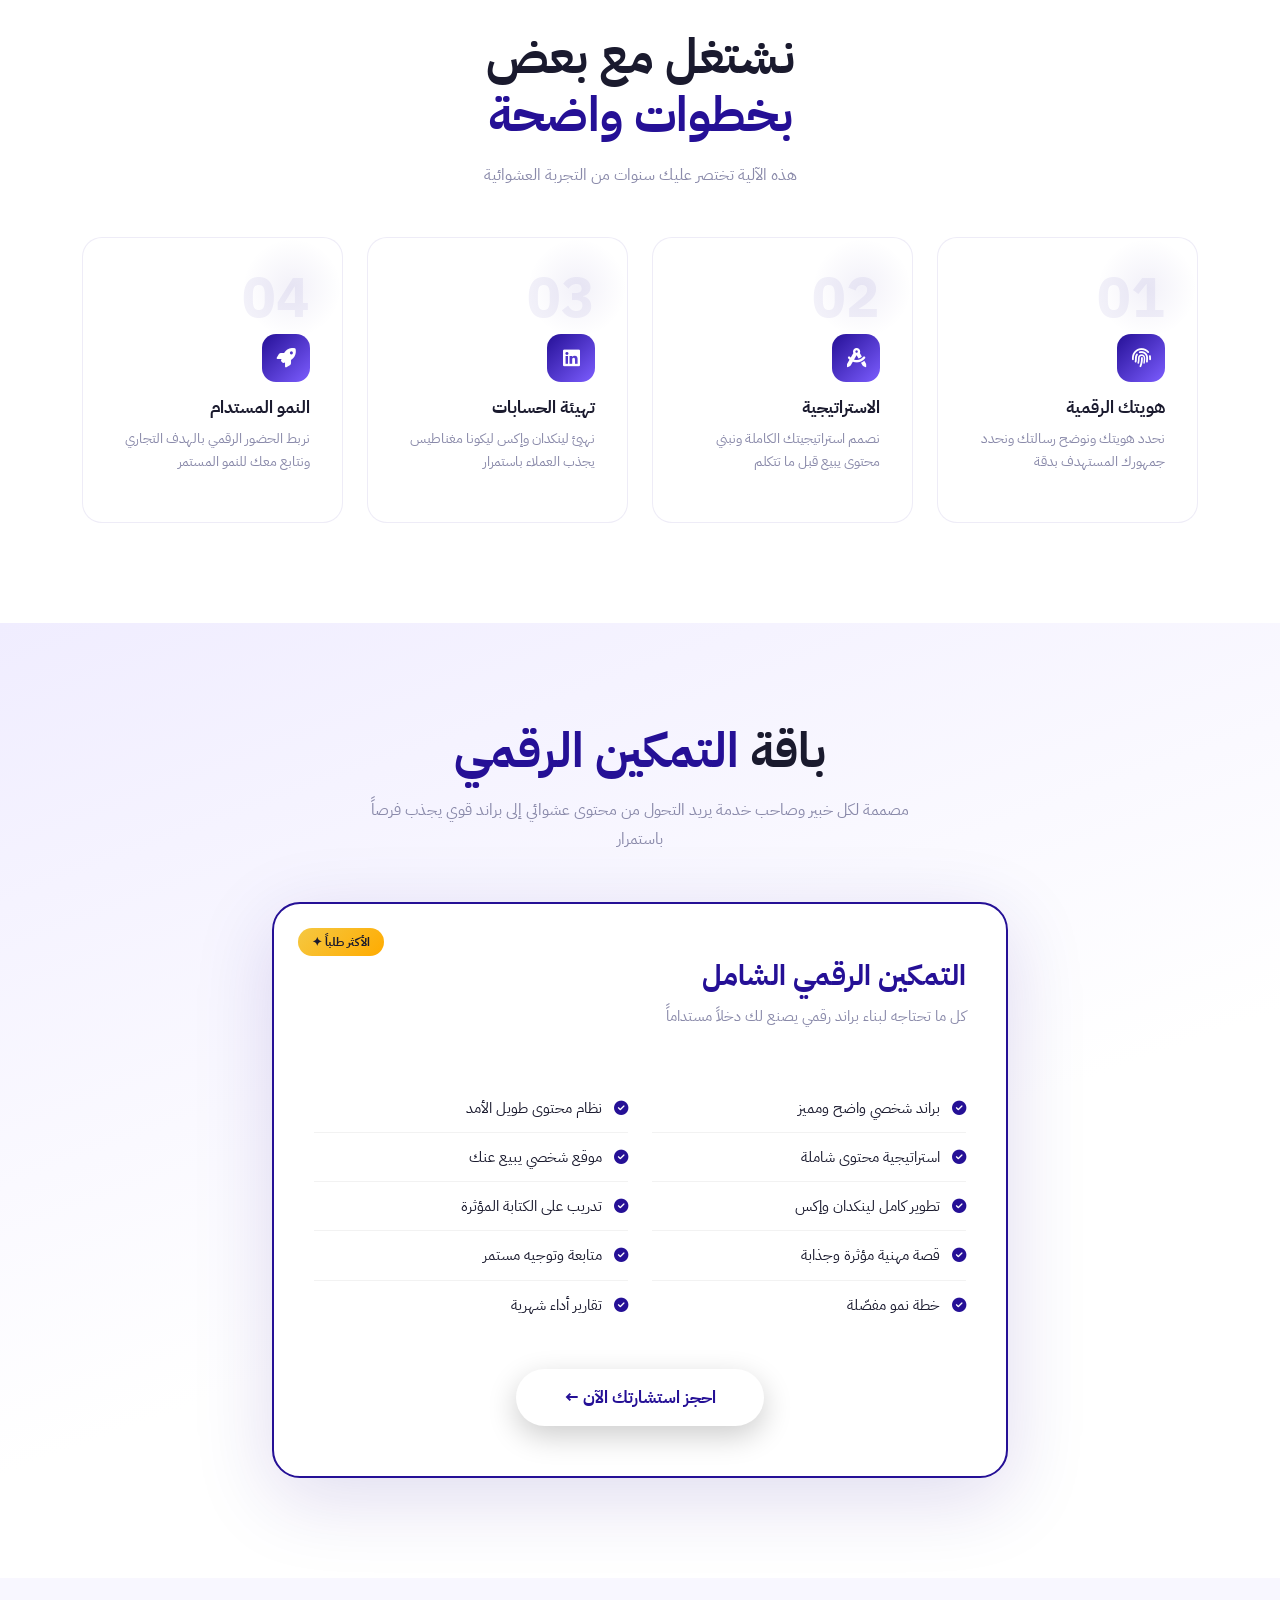
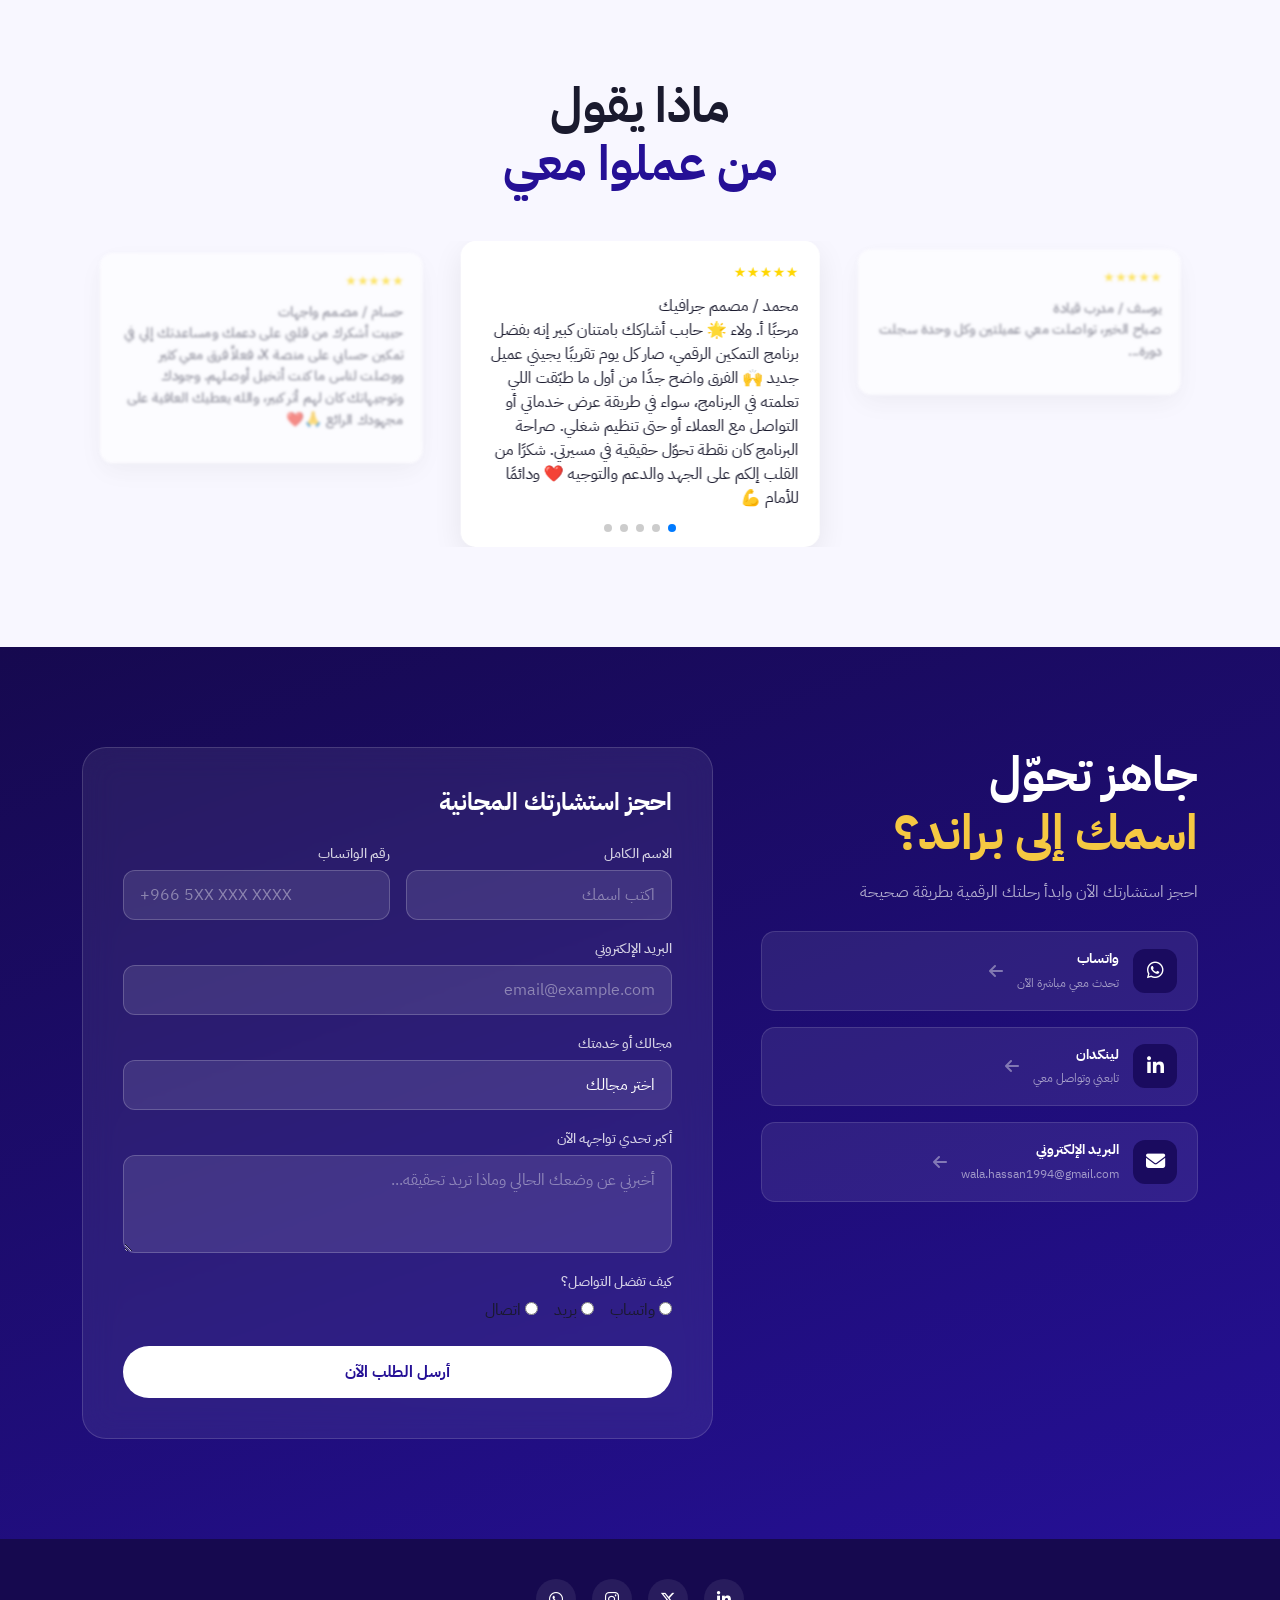
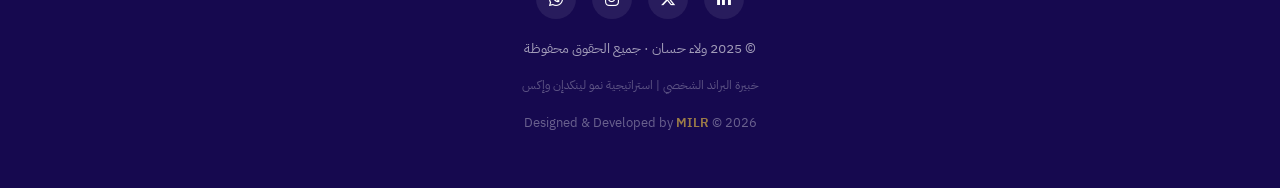
==== commit cf682d07: "update website" ====
--- a/index.html
+++ b/index.html
@@ -1,794 +1,783 @@
-    <!doctype html>
-    <html lang="ar" dir="rtl">
-
-    <head>
-        <meta charset="UTF-8" />
-        <meta name="viewport" content="width=device-width, initial-scale=1.0" />
-        <title>ولاء حسان | خبيرة البراند الشخصي</title>
-        <link href="https://fonts.googleapis.com/css2?family=IBM+Plex+Sans+Arabic:wght@300;400;500;600;700&display=swap"
-            rel="stylesheet" />
-        <link href="https://cdn.jsdelivr.net/npm/bootstrap@5.3.3/dist/css/bootstrap.min.css" rel="stylesheet" />
-        <link href="https://cdnjs.cloudflare.com/ajax/libs/font-awesome/6.5.0/css/all.min.css" rel="stylesheet" />
-        <link rel="stylesheet" href="https://cdn.jsdelivr.net/npm/swiper@11/swiper-bundle.min.css">
-        <link rel="stylesheet" href="style.css" />
-    </head>
-    
-
-    <body>
-        <!-- NAV -->
-     <nav id="navbar">
-
-    <!-- checkbox hack -->
-    <input type="checkbox" id="nav-toggle" hidden>
-
-    <div class="container nav-inner">
-
-        <!-- LOGO -->
-        <a href="#hero" class="nav-logo">
-            <img src="logo.avif" alt="Logo" class="logo-img" />
-        </a>
-
-        <!-- DESKTOP LINKS -->
-        <div class="nav-links">
-            <a href="#hook">الخدمات</a>
-            <a href="#why">من أنا</a>
-            <a href="#process">الآلية</a>
-            <a href="#testimonials">آراء العملاء</a>
-            <a href="#package">الباقة</a>
-            <a href="#contact">تواصل</a>
+<!doctype html>
+<html lang="ar" dir="rtl">
+
+<head>
+    <meta charset="UTF-8" />
+    <meta name="viewport" content="width=device-width, initial-scale=1.0" />
+    <title>ولاء حسان | خبيرة البراند الشخصي</title>
+    <link href="https://fonts.googleapis.com/css2?family=IBM+Plex+Sans+Arabic:wght@300;400;500;600;700&display=swap"
+        rel="stylesheet" />
+    <link href="https://cdn.jsdelivr.net/npm/bootstrap@5.3.3/dist/css/bootstrap.min.css" rel="stylesheet" />
+    <link href="https://cdnjs.cloudflare.com/ajax/libs/font-awesome/6.5.0/css/all.min.css" rel="stylesheet" />
+    <link rel="stylesheet" href="https://cdn.jsdelivr.net/npm/swiper@11/swiper-bundle.min.css">
+    <link rel="stylesheet" href="style.css" />
+</head>
+
+
+<body>
+    <!-- NAV -->
+    <nav id="navbar">
+
+        <input type="checkbox" id="nav-toggle" hidden>
+
+        <div class="container nav-inner">
+
+            <!-- LOGO -->
+            <a href="#hero" class="nav-logo">
+                <img src="logo.avif" alt="Logo" class="logo-img" />
+            </a>
+
+            <!-- DESKTOP LINKS -->
+            <div class="nav-links">
+
+                <a href="#hook" data-ar="الخدمات" data-en="Services">الخدمات</a>
+
+                <a href="#why" data-ar="من أنا" data-en="About Me">من أنا</a>
+
+                <a href="#process" data-ar="الآلية" data-en="Process">الآلية</a>
+                <a href="#package" data-ar="الباقة" data-en="Package">الباقة</a>
+
+                <a href="#testimonials" data-ar="آراء العملاء" data-en="Testimonials">آراء العملاء</a>
+
+
+
+                <a href="#contact" data-ar="تواصل" data-en="Contact">تواصل</a>
+
+            </div>
+
+            <!-- ACTIONS -->
+            <div class="nav-actions">
+
+                <button class="lang-switch">EN</button>
+
+                <a href="#contact" class="nav-cta" data-ar="احجز الآن" data-en="Book Now">
+                    احجز الآن
+                </a>
+
+                <!-- burger -->
+                <label for="nav-toggle" class="nav-hamburger">
+                    <span></span>
+                    <span></span>
+                    <span></span>
+                </label>
+
+            </div>
+
         </div>
 
-        <!-- ACTIONS -->
-        <div class="nav-actions">
-
-            <button class="lang-switch">EN</button>
-
-            <a href="#contact" class="nav-cta">احجز الآن</a>
-
-            <!-- burger -->
-            <label for="nav-toggle" class="nav-hamburger">
-                <span></span>
-                <span></span>
-                <span></span>
-            </label>
+        <!-- MOBILE MENU -->
+        <div class="nav-drawer">
+
+            <div class="nav-drawer-content">
+
+                <label for="nav-toggle" class="close-btn">✕</label>
+
+                <a href="#hook" data-ar="الخدمات" data-en="Services">الخدمات</a>
+                <a href="#why" data-ar="من أنا" data-en="About Me">من أنا</a>
+                <a href="#process" data-ar="الآلية" data-en="Process">الآلية</a>
+                <a href="#testimonials" data-ar="آراء العملاء" data-en="Testimonials">آراء العملاء</a>
+                <a href="#package" data-ar="الباقة" data-en="Package">الباقة</a>
+                <a href="#contact" data-ar="تواصل" data-en="Contact">تواصل</a>
+
+                <a href="#contact" class="nav-cta" data-ar="احجز الآن" data-en="Book Now">
+                    احجز الآن
+                </a>
+
+            </div>
 
         </div>
 
-    </div>
-
-    <!-- MOBILE MENU -->
-    <div class="nav-drawer">
-
-        <!-- overlay card -->
-        <div class="nav-drawer-content">
-
-            <!-- close button -->
-            <label for="nav-toggle" class="close-btn">✕</label>
-
-            <a href="#hook">الخدمات</a>
-            <a href="#why">من أنا</a>
-            <a href="#process">الآلية</a>
-            <a href="#testimonials">آراء العملاء</a>
-            <a href="#package">الباقة</a>
-            <a href="#contact">تواصل</a>
-
-            <a href="#contact" class="nav-cta">احجز الآن</a>
-
+    </nav>
+
+    <!-- HERO -->
+    <section id="hero">
+
+
+        <div class="container">
+            <div class="row align-items-center">
+
+                <!-- TEXT -->
+                <div class="col-lg-6 hero-content">
+
+
+
+                    <h1 class="hero-name"
+                        data-ar="حوّل <em>اسمك</em><br><span class='brand-line'>إلى براند</span><br>يجذب العملاء"
+                        data-en="Turn <em>Your Name</em><br><span class='brand-line'>Into a Brand</span><br>That Attracts Clients">
+
+                        حوّل <em>اسمك</em><br>
+                        <span class="brand-line">إلى براند</span><br>
+                        يجذب العملاء
+                    </h1>
+
+                    <p class="hero-subtitle"
+                        data-ar="أبني لك براند شخصي واضح ومحتوى قوي يحوّل وجودك الرقمي إلى فرص حقيقية وصفقات كل شهر."
+                        data-en="I build you a clear personal brand and powerful content that turns your digital presence into real opportunities and consistent monthly deals.">
+                        أبني لك براند شخصي واضح ومحتوى قوي يحوّل وجودك الرقمي إلى فرص حقيقية وصفقات كل شهر.
+                    </p>
+
+                    <div class="hero-btns">
+
+                        <a href="#contact" class="btn-hero-primary" data-ar="احجز استشارتك الآن ←"
+                            data-en="Book Your Free Consultation ←">
+                            احجز استشارتك الآن ←
+                        </a>
+
+
+                    </div>
+
+                    <div class="hero-stats">
+
+                        <div class="stat-item">
+                            <div class="stat-num">+<span>500</span></div>
+                            <div class="stat-label" data-ar="علامة تجارية" data-en="Brands">
+                                علامة تجارية
+                            </div>
+                        </div>
+
+                        <div class="stat-item">
+                            <div class="stat-num">+<span>140</span></div>
+                            <div class="stat-label" data-ar="عميل ساعدتهم" data-en="Clients Helped">
+                                عميل ساعدتهم
+                            </div>
+                        </div>
+
+                        <div class="stat-item">
+                            <div class="stat-num"><span>6</span></div>
+                            <div class="stat-label" data-ar="سنوات خبرة" data-en="Years of Experience">
+                                سنوات خبرة
+                            </div>
+                        </div>
+
+                    </div>
+                </div>
+
+                <!-- IMAGE -->
+                <div class="col-lg-6 d-flex justify-content-center">
+                    <div class="hero-img-wrap">
+
+                        <div class="hero-img-frame">
+                            <div class="hero-img-placeholder">
+                                <img src="hero.avif" alt="Walaa Hassan" class="hero-img" />
+                            </div>
+                        </div>
+
+                        <div class="hero-badge">
+                            <div class="hero-badge-icon">⭐</div>
+                            <div class="hero-badge-text">
+                                <strong>4.9 / 5</strong>
+                                <span data-ar="تقييم العملاء" data-en="Client Rating">
+                                    تقييم العملاء
+                                </span>
+                            </div>
+                        </div>
+
+                    </div>
+                </div>
+
+            </div>
         </div>
 
-    </div>
-
-</nav>
-
-        <!-- HERO -->
-        <section id="hero">
-            
-
-            <div class="container">
-                <div class="row align-items-center">
-
-                    <!-- TEXT -->
-                    <div class="col-lg-6 hero-content">
-
-                        
-
-                        <h1 class="hero-name">
-    حوّل <em>اسمك</em><br>
-    <span class="brand-line">إلى براند</span><br>
-    يجذب العملاء
-</h1>
-
-                        <p class="hero-subtitle"
-                            data-ar="أبني لك براند شخصي واضح ومحتوى قوي يحوّل وجودك الرقمي إلى فرص حقيقية وصفقات كل شهر."
-                            data-en="I build you a clear personal brand and powerful content that turns your digital presence into real opportunities and consistent monthly deals.">
-                            أبني لك براند شخصي واضح ومحتوى قوي يحوّل وجودك الرقمي إلى فرص حقيقية وصفقات كل شهر.
+        <div class="scroll-indicator" data-ar='<span>اكتشف</span><div class="scroll-line"></div>'
+            data-en='<span>Discover</span><div class="scroll-line"></div>'>
+            <span>اكتشف</span>
+            <div class="scroll-line"></div>
+        </div>
+    </section>
+    <!-- HOOK / PROBLEM -->
+    <section id="hook">
+        <div class="container">
+            <div class="text-center mb-5 reveal">
+
+
+
+                <h2 class="section-title"
+                    data-ar='لو وجودك الرقمي ما يصنع لك عملاء<br><em>فالمشكلة في الاستراتيجية</em>'
+                    data-en='If Your Online Presence Is Not Bringing Clients<br><em>The Problem Is The Strategy</em>'>
+                    لو وجودك الرقمي ما يصنع لك عملاء<br /><em>فالمشكلة في الاستراتيجية</em>
+                </h2>
+
+                <p class="section-sub mx-auto" data-ar="ليست مشكلة كتابة إنها مشكلة نظام ورؤية واضحة"
+                    data-en="It's Not A Writing Problem — It's A System And Strategy Problem">
+                    ليست مشكلة كتابة إنها مشكلة نظام ورؤية واضحة
+                </p>
+
+            </div>
+
+            <div class="row g-4">
+
+                <div class="col-md-4 reveal">
+                    <div class="hook-card">
+
+                        <div class="hook-icon">
+                            <i class="fa-solid fa-pen-nib"></i>
+                        </div>
+
+                        <h4 data-ar="تجلس قدام الشاشة وما تكتب"
+                            data-en="You Sit In Front Of The Screen And Can't Write">
+                            تجلس قدام الشاشة وما تكتب
+                        </h4>
+
+                        <p data-ar="الفكرة تجيك وتختفي، والمنشور يبقى فراغ. مو مشكلة موهبة — مشكلة نظام واضح للمحتوى."
+                            data-en="Ideas come and go, but the post stays empty. It's not a talent problem — it's a content system problem.">
+                            الفكرة تجيك وتختفي، والمنشور يبقى فراغ. مو مشكلة موهبة — مشكلة
+                            نظام واضح للمحتوى.
                         </p>
 
-                        <div class="hero-btns">
+                    </div>
+                </div>
+
+                <div class="col-md-4 reveal">
+                    <div class="hook-card">
+
+                        <div class="hook-icon">
+                            <i class="fa-solid fa-hourglass-half"></i>
+                        </div>
+
+                        <h4 data-ar="تنشر بدون خطة وما في نتائج" data-en="You Post Without A Plan And Get No Results">
+                            تنشر بدون خطة وما في نتائج
+                        </h4>
+
+                        <p data-ar="المحتوى العشوائي لا يبني براند. بدون استراتيجية واضحة، كل جهدك يضيع في الزحمة."
+                            data-en="Random content doesn't build a brand. Without a clear strategy, all your effort gets lost in the noise.">
+                            المحتوى العشوائي لا يبني براند. بدونك استراتيجية واضحة، كل جهدك
+                            يضيع في الزحمة.
+                        </p>
+
+                    </div>
+                </div>
+
+                <div class="col-md-4 reveal">
+                    <div class="hook-card">
+
+                        <div class="hook-icon">
+                            <i class="fa-solid fa-clock"></i>
+                        </div>
+
+                        <h4 data-ar="ما عندك وقت تبني حضورك" data-en="You Don't Have Time To Build Your Presence">
+                            ما عندك وقت تبني حضورك
+                        </h4>
+
+                        <p data-ar="أنت مشغول بشغلك الأساسي. نظام المحتوى الصح يختصر عليك الوقت ويضاعف النتائج."
+                            data-en="You're busy with your main work. The right content system saves time and multiplies results.">
+                            أنت مشغول بشغلك الأساسي. نظام المحتوى الصح يختصر عليك الوقت
+                            ويضاعف النتائج.
+                        </p>
+
+                    </div>
+                </div>
+
+            </div>
+        </div>
+    </section>
+    <!-- PAIN -->
+    <section id="pain">
+        <div class="container">
+            <div class="row align-items-center">
+
+                <!-- LEFT SIDE -->
+                <div class="col-lg-6 mb-5 mb-lg-0 reveal-left">
+
+                    <h2 class="section-title" data-ar='كل يوم بدون<br><em>استراتيجية</em> تخسر فيه'
+                        data-en='Every Day Without A<br><em>Strategy</em> Costs You'>
+                        كل يوم بدون<br /><em>استراتيجية</em> تخسر فيه
+                    </h2>
+
+                    <ul class="pain-list mt-4">
+
+                        <li>
+                            <i class="fa-solid fa-circle-dot"></i>
+                            <span data-ar="الوقت يضيع والفرص تفوت"
+                                data-en="Time is wasted and opportunities are missed">
+                                الوقت يضيع والفرص تفوت
+                            </span>
+                        </li>
+
+                        <li>
+                            <i class="fa-solid fa-circle-dot"></i>
+                            <span data-ar="المنافس يكبر وأنت مكانك"
+                                data-en="Your competitors grow while you stay in the same place">
+                                المنافس يكبر وأنت مكانك
+                            </span>
+                        </li>
+
+                        <li>
+                            <i class="fa-solid fa-circle-dot"></i>
+                            <span data-ar="اسمك يختفي بين الزحمة" data-en="Your name gets lost in the crowd">
+                                اسمك يختفي بين الزحمة
+                            </span>
+                        </li>
+
+                        <li>
+                            <i class="fa-solid fa-circle-dot"></i>
+                            <span data-ar="تعب من العشوائية والتخبط" data-en="Tired of randomness and confusion">
+                                تعب من العشوائية والتخبط
+                            </span>
+                        </li>
+
+                        <li>
+                            <i class="fa-solid fa-circle-dot"></i>
+                            <span data-ar="حسابات تكبر وأنت مكانك"
+                                data-en="Other accounts grow while yours stays still">
+                                حسابات تكبر وأنت مكانك
+                            </span>
+                        </li>
+
+                        <li>
+                            <i class="fa-solid fa-circle-dot"></i>
+                            <span data-ar="تسأل نفسك: ليه ما في نتائج؟"
+                                data-en="You keep asking yourself: Why am I not getting results?">
+                                تسأل نفسك: ليه ما في نتائج؟
+                            </span>
+                        </li>
+
+                    </ul>
+
+                    <div class="pain-counter mt-4">
+
+                        <div class="pain-counter-item reveal">
+                            <div class="num" data-target="140">0</div>
+                            <div class="lbl" data-ar="خبير بنيت براندهم" data-en="Experts I Helped Build Their Brand">
+                                خبير بنيت براندهم
+                            </div>
+                        </div>
+
+                        <div class="pain-counter-item reveal">
+                            <div class="num" data-target="500">0</div>
+                            <div class="lbl" data-ar="علامات تجارية" data-en="Brands I Helped Build">
+                                علامات تجارية
+                            </div>
+                        </div>
+
+                        <div class="pain-counter-item reveal">
+                            <div class="num" data-target="6">0</div>
+                            <div class="lbl" data-ar="سنوات خبرة" data-en="Years of Experience">
+                                سنوات خبرة
+                            </div>
+                        </div>
+
+                    </div>
+
+                </div>
+
+                <!-- RIGHT SIDE -->
+                <div class="col-lg-6 reveal">
+
+                    <div class="pain-box" style="
+                        background: rgba(255,255,255,0.06);
+                        border: 1px solid rgba(255,255,255,0.12);
+                        border-radius: 24px;
+                        padding: 40px;
+                     ">
+
+                        <h3 data-ar='تخيل اسمك يكون <span style="color: var(--gold)">براند حقيقي</span>'
+                            data-en='Imagine Your Name Becoming A <span style="color: var(--gold)">Real Brand</span>'>
+                            تخيل اسمك يكون
+                            <span style="color: var(--gold)">براند حقيقي</span>
+                        </h3>
+
+                        <div style="display:flex;flex-direction:column;gap:14px; margin-top:20px">
+
+                            <p data-ar="يجذب العملاء وأنت نايم بمحتوى يدخل عقل جمهورك بسرعة"
+                                data-en="Attract clients even while you sleep with content that reaches your audience quickly">
+                                يجذب العملاء وأنت نايم بمحتوى يدخل عقل جمهورك بسرعة
+                            </p>
+
+                            <p data-ar="حضور مهني قوي يخلي أصحاب القرار يشوفوك ويثقوا فيك"
+                                data-en="A strong professional presence that makes decision-makers notice and trust you">
+                                حضور مهني قوي يخلي أصحاب القرار يشوفوك ويثقوا فيك
+                            </p>
+
+                            <p data-ar="الفرص تجيك بدون ما تدور عليها أو تطارد أحد"
+                                data-en="Opportunities come to you without chasing anyone">
+                                الفرص تجيك بدون ما تدور عليها أو تطارد أحد
+                            </p>
+
+                        </div>
+
+                    </div>
+
+                </div>
+
+            </div>
+        </div>
+    </section>
+
+    <!-- WHY ME -->
+    <section id="why">
+        <div class="container">
+            <div class="row align-items-center g-5">
+
+                <div class="col-lg-5 reveal">
+                    <div class="why-img">
+                        <i class="fa-solid fa-user-tie"></i>
+                    </div>
+                </div>
+
+                <div class="col-lg-7 reveal">
+
+
+
+
+                    <h2 class="section-title mb-4" data-ar='على مدى <em>6 سنوات</em><br />كنت معهم من البداية'
+                        data-en='Over <em>6 Years</em><br />I Have Been With Them'>
+                        على مدى <em>6 سنوات</em><br />
+                        كنت معهم من البداية
+                    </h2>
+
+                    <div class="timeline">
+
+                        <div class="timeline-item">
+                            <div class="timeline-dot"></div>
+
+                            <h5 data-ar="+500 علامة تجارية" data-en="+500 Brands">
+                                +500 علامة تجارية
+                            </h5>
+
+                            <p data-ar="اشتغلت مع أكثر من 500 علامة تجارية وساعدتهم يبنوا حضور رقمي حقيقي ومؤثر."
+                                data-en="I worked with over 500 brands and helped them build a real impactful digital presence.">
+                                اشتغلت مع أكثر من 500 علامة تجارية وساعدتهم يبنوا حضور رقمي حقيقي ومؤثر.
+                            </p>
+                        </div>
+
+                        <div class="timeline-item">
+                            <div class="timeline-dot"></div>
+
+                            <h5 data-ar="+140 خبير على لينكدإن وإكس" data-en="+140 Experts on LinkedIn and X">
+                                +140 خبير على لينكدان وإكس
+                            </h5>
+
+                            <p data-ar="بنيت ظهور أكثر من 140 خبير، رفعت تأثيرهم ووصّلتهم لجمهورهم الصح."
+                                data-en="I built the presence of 140+ experts and connected them to the right audience.">
+                                بنيت ظهور أكثر من 140 خبير، رفعت تأثيرهم ووصّلتهم لجمهورهم الصح.
+                            </p>
+
+                        </div>
+
+                        <div class="timeline-item">
+                            <div class="timeline-dot"></div>
+
+                            <h5 data-ar="من نشر عشوائي إلى براند مقنع" data-en="From Random Posting To A Strong Brand">
+                                من نشر عشوائي إلى براند مقنع
+                            </h5>
+
+                            <p data-ar="حوّلت حساباتهم من محتوى عشوائي إلى نظام متكامل يجذب الفرص باستمرار."
+                                data-en="I turned their accounts from random posting into a system that consistently attracts opportunities.">
+                                حوّلت حساباتهم من محتوى عشوائي إلى نظام متكامل يجذب الفرص باستمرار.
+                            </p>
+
+                        </div>
+
+                        <div class="timeline-item">
+                            <div class="timeline-dot"></div>
+
+                            <h5 data-ar="أنا لا أكتب لك — أبني لك نظاماً"
+                                data-en="I Don’t Just Write — I Build A System">
+                                أنا لا أكتب لك — أبني لك نظاماً
+                            </h5>
+
+                            <p data-ar="نظام واضح، مستهدف، مبني على استراتيجية تجعل اسمك أصلاً رقمياً يكبر مع الوقت."
+                                data-en="A clear targeted system built on strategy that turns your name into a growing digital asset.">
+                                نظام واضح، مستهدف، مبني على استراتيجية تجعل اسمك أصلاً رقمياً يكبر مع الوقت.
+                            </p>
+
+                        </div>
+
+                    </div>
+                </div>
+
+            </div>
+        </div>
+    </section>
+
+    <!-- PROCESS -->
+    <section id="process">
+        <div class="container">
+
+            <div class="text-center mb-5 reveal">
+
+
+
+                <h2 class="section-title" data-ar='نشتغل مع بعض<br /><em>بخطوات واضحة</em>'
+                    data-en='We Work Together<br /><em>With Clear Steps</em>'>
+                    نشتغل مع بعض<br />
+                    <em>بخطوات واضحة</em>
+                </h2>
+
+                <p class="section-sub mx-auto" data-ar="هذه الآلية تختصر عليك سنوات من التجربة العشوائية"
+                    data-en="This process saves you years of trial and error">
+                    هذه الآلية تختصر عليك سنوات من التجربة العشوائية
+                </p>
+
+            </div>
+
+            <div class="row g-4">
+
+                <div class="col-md-6 col-lg-3 reveal">
+                    <div class="process-step">
+
+                        <div class="step-num">01</div>
+
+                        <div class="step-icon">
+                            <i class="fa-solid fa-fingerprint"></i>
+                        </div>
+
+                        <h4 data-ar="هويتك الرقمية" data-en="Your Digital Identity">
+                            هويتك الرقمية
+                        </h4>
+
+                        <p data-ar="نحدد هويتك ونوضح رسالتك ونحدد جمهورك المستهدف بدقة"
+                            data-en="We define your identity, clarify your message, and identify your target audience precisely">
+                            نحدد هويتك ونوضح رسالتك ونحدد جمهورك المستهدف بدقة
+                        </p>
+
+                    </div>
+                </div>
+
+                <div class="col-md-6 col-lg-3 reveal">
+                    <div class="process-step">
+
+                        <div class="step-num">02</div>
+
+                        <div class="step-icon">
+                            <i class="fa-solid fa-compass-drafting"></i>
+                        </div>
+
+                        <h4 data-ar="الاستراتيجية" data-en="Strategy">
+                            الاستراتيجية
+                        </h4>
+
+                        <p data-ar="نصمم استراتيجيتك الكاملة ونبني محتوى يبيع قبل ما تتكلم"
+                            data-en="We design your full strategy and create content that sells before you speak">
+                            نصمم استراتيجيتك الكاملة ونبني محتوى يبيع قبل ما تتكلم
+                        </p>
+
+                    </div>
+                </div>
+
+                <div class="col-md-6 col-lg-3 reveal">
+                    <div class="process-step">
+
+                        <div class="step-num">03</div>
+
+                        <div class="step-icon">
+                            <i class="fa-brands fa-linkedin"></i>
+                        </div>
+
+                        <h4 data-ar="تهيئة الحسابات" data-en="Account Optimization">
+                            تهيئة الحسابات
+                        </h4>
+
+                        <p data-ar="نهيئ لينكدان وإكس ليكونا مغناطيس يجذب العملاء باستمرار"
+                            data-en="We optimize LinkedIn and X to become a magnet for consistent clients">
+                            نهيئ لينكدان وإكس ليكونا مغناطيس يجذب العملاء باستمرار
+                        </p>
+
+                    </div>
+                </div>
+
+                <div class="col-md-6 col-lg-3 reveal">
+                    <div class="process-step">
+
+                        <div class="step-num">04</div>
+
+                        <div class="step-icon">
+                            <i class="fa-solid fa-rocket"></i>
+                        </div>
+
+                        <h4 data-ar="النمو المستدام" data-en="Sustainable Growth">
+                            النمو المستدام
+                        </h4>
+
+                        <p data-ar="نربط الحضور الرقمي بالهدف التجاري ونتابع معك للنمو المستمر"
+                            data-en="We connect your digital presence to your business goals and support continuous growth">
+                            نربط الحضور الرقمي بالهدف التجاري ونتابع معك للنمو المستمر
+                        </p>
+
+                    </div>
+                </div>
+
+            </div>
+        </div>
+    </section>
+
+    <!-- PACKAGE -->
+    <section id="package">
+        <div class="container">
+
+            <div class="text-center mb-5 reveal">
+
+
+
+                <h2 class="section-title" data-ar='باقة <em>التمكين الرقمي</em>'
+                    data-en='Digital <em>Empowerment Package</em>'>
+                    باقة <em>التمكين الرقمي</em>
+                </h2>
+
+                <p class="section-sub mx-auto"
+                    data-ar="مصممة لكل خبير وصاحب خدمة يريد التحول من محتوى عشوائي إلى براند قوي يجذب فرصاً باستمرار"
+                    data-en="Designed for every expert and service provider who wants to move from random content to a strong brand that attracts consistent opportunities">
+                    مصممة لكل خبير وصاحب خدمة يريد التحول من محتوى عشوائي إلى براند قوي
+                    يجذب فرصاً باستمرار
+                </p>
+
+            </div>
+
+            <div class="row justify-content-center">
+
+                <div class="col-lg-8 reveal">
+
+                    <div class="package-card">
+
+                        <div class="package-badge" data-ar="الأكثر طلباً ✦" data-en="Most Requested ✦">
+                            الأكثر طلباً ✦
+                        </div>
+
+                        <div class="row mb-4">
+                            <div class="col">
+
+                                <p class="package-title" data-ar="التمكين الرقمي الشامل"
+                                    data-en="Full Digital Empowerment">
+                                    التمكين الرقمي الشامل
+                                </p>
+
+                                <p class="package-sub" data-ar="كل ما تحتاجه لبناء براند رقمي يصنع لك دخلاً مستداماً"
+                                    data-en="Everything you need to build a digital brand that generates sustainable income">
+                                    كل ما تحتاجه لبناء براند رقمي يصنع لك دخلاً مستداماً
+                                </p>
+
+                            </div>
+                        </div>
+
+                        <div class="row">
+
+                            <div class="col-md-6">
+                                <ul class="package-list">
+
+                                    <li>
+                                        <i class="fa-solid fa-check-circle"></i>
+                                        <span data-ar="براند شخصي واضح ومميز" data-en="Clear and unique personal brand">
+                                            براند شخصي واضح ومميز
+                                        </span>
+                                    </li>
+
+                                    <li>
+                                        <i class="fa-solid fa-check-circle"></i>
+                                        <span data-ar="استراتيجية محتوى شاملة" data-en="Comprehensive content strategy">
+                                            استراتيجية محتوى شاملة
+                                        </span>
+                                    </li>
+
+                                    <li>
+                                        <i class="fa-solid fa-check-circle"></i>
+                                        <span data-ar="تطوير كامل لينكدان وإكس"
+                                            data-en="Full LinkedIn and X optimization">
+                                            تطوير كامل لينكدان وإكس
+                                        </span>
+                                    </li>
+
+                                    <li>
+                                        <i class="fa-solid fa-check-circle"></i>
+                                        <span data-ar="قصة مهنية مؤثرة وجذابة"
+                                            data-en="Powerful and engaging professional story">
+                                            قصة مهنية مؤثرة وجذابة
+                                        </span>
+                                    </li>
+
+                                    <li>
+                                        <i class="fa-solid fa-check-circle"></i>
+                                        <span data-ar="خطة نمو مفصّلة" data-en="Detailed growth plan">
+                                            خطة نمو مفصّلة
+                                        </span>
+                                    </li>
+
+                                </ul>
+                            </div>
+
+                            <div class="col-md-6">
+                                <ul class="package-list">
+
+                                    <li>
+                                        <i class="fa-solid fa-check-circle"></i>
+                                        <span data-ar="نظام محتوى طويل الأمد" data-en="Long-term content system">
+                                            نظام محتوى طويل الأمد
+                                        </span>
+                                    </li>
+
+                                    <li>
+                                        <i class="fa-solid fa-check-circle"></i>
+                                        <span data-ar="موقع شخصي يبيع عنك"
+                                            data-en="A personal website that sells for you">
+                                            موقع شخصي يبيع عنك
+                                        </span>
+                                    </li>
+
+                                    <li>
+                                        <i class="fa-solid fa-check-circle"></i>
+                                        <span data-ar="تدريب على الكتابة المؤثرة"
+                                            data-en="Training in persuasive writing">
+                                            تدريب على الكتابة المؤثرة
+                                        </span>
+                                    </li>
+
+                                    <li>
+                                        <i class="fa-solid fa-check-circle"></i>
+                                        <span data-ar="متابعة وتوجيه مستمر" data-en="Continuous support and guidance">
+                                            متابعة وتوجيه مستمر
+                                        </span>
+                                    </li>
+
+                                    <li>
+                                        <i class="fa-solid fa-check-circle"></i>
+                                        <span data-ar="تقارير أداء شهرية" data-en="Monthly performance reports">
+                                            تقارير أداء شهرية
+                                        </span>
+                                    </li>
+
+                                </ul>
+                            </div>
+
+                        </div>
+
+                        <div class="text-center mt-4">
 
                             <a href="#contact" class="btn-hero-primary" data-ar="احجز استشارتك الآن ←"
-                                data-en="Book Your Free Consultation ←">
+                                data-en="Book your free consultation now ←"
+                                style="display:inline-block; padding:16px 48px; font-size:1.05rem;">
                                 احجز استشارتك الآن ←
                             </a>
 
-                            
-                        </div>
-
-                        <div class="hero-stats">
-
-                            <div class="stat-item">
-                                <div class="stat-num">+<span>500</span></div>
-                                <div class="stat-label" data-ar="علامة تجارية" data-en="Brands">
-                                    علامة تجارية
-                                </div>
-                            </div>
-
-                            <div class="stat-item">
-                                <div class="stat-num">+<span>140</span></div>
-                                <div class="stat-label" data-ar="عميل ساعدتهم" data-en="Clients Helped">
-                                    عميل ساعدتهم
-                                </div>
-                            </div>
-
-                            <div class="stat-item">
-                                <div class="stat-num"><span>6</span></div>
-                                <div class="stat-label" data-ar="سنوات خبرة" data-en="Years of Experience">
-                                    سنوات خبرة
-                                </div>
-                            </div>
-
-                        </div>
-                    </div>
-
-                    <!-- IMAGE -->
-                    <div class="col-lg-6 d-flex justify-content-center">
-                        <div class="hero-img-wrap">
-
-                            <div class="hero-img-frame">
-                                <div class="hero-img-placeholder">
-                                    <img src="hero.avif" alt="Walaa Hassan" class="hero-img" />
-                                </div>
-                            </div>
-
-                            <div class="hero-badge">
-                                <div class="hero-badge-icon">⭐</div>
-                                <div class="hero-badge-text">
-                                    <strong>4.9 / 5</strong>
-                                    <span data-ar="تقييم العملاء" data-en="Client Rating">
-                                        تقييم العملاء
-                                    </span>
-                                </div>
-                            </div>
-
-                        </div>
-                    </div>
-
-                </div>
-            </div>
-
-            <div class="scroll-indicator" data-ar='<span>اكتشف</span><div class="scroll-line"></div>'
-                data-en='<span>Discover</span><div class="scroll-line"></div>'>
-                <span>اكتشف</span>
-                <div class="scroll-line"></div>
-            </div>
-        </section>
-        <!-- HOOK / PROBLEM -->
-        <section id="hook">
-            <div class="container">
-                <div class="text-center mb-5 reveal">
-
-                    
-
-                    <h2 class="section-title"
-                        data-ar='لو وجودك الرقمي ما يصنع لك عملاء<br><em>فالمشكلة في الاستراتيجية</em>'
-                        data-en='If Your Online Presence Is Not Bringing Clients<br><em>The Problem Is The Strategy</em>'>
-                        لو وجودك الرقمي ما يصنع لك عملاء<br /><em>فالمشكلة في الاستراتيجية</em>
-                    </h2>
-
-                    <p class="section-sub mx-auto" data-ar="ليست مشكلة كتابة إنها مشكلة نظام ورؤية واضحة"
-                        data-en="It's Not A Writing Problem — It's A System And Strategy Problem">
-                        ليست مشكلة كتابة إنها مشكلة نظام ورؤية واضحة
-                    </p>
-
-                </div>
-
-                <div class="row g-4">
-
-                    <div class="col-md-4 reveal">
-                        <div class="hook-card">
-
-                            <div class="hook-icon">
-                                <i class="fa-solid fa-pen-nib"></i>
-                            </div>
-
-                            <h4 data-ar="تجلس قدام الشاشة وما تكتب"
-                                data-en="You Sit In Front Of The Screen And Can't Write">
-                                تجلس قدام الشاشة وما تكتب
-                            </h4>
-
-                            <p data-ar="الفكرة تجيك وتختفي، والمنشور يبقى فراغ. مو مشكلة موهبة — مشكلة نظام واضح للمحتوى."
-                                data-en="Ideas come and go, but the post stays empty. It's not a talent problem — it's a content system problem.">
-                                الفكرة تجيك وتختفي، والمنشور يبقى فراغ. مو مشكلة موهبة — مشكلة
-                                نظام واضح للمحتوى.
-                            </p>
-
-                        </div>
-                    </div>
-
-                    <div class="col-md-4 reveal">
-                        <div class="hook-card">
-
-                            <div class="hook-icon">
-                                <i class="fa-solid fa-hourglass-half"></i>
-                            </div>
-
-                            <h4 data-ar="تنشر بدون خطة وما في نتائج" data-en="You Post Without A Plan And Get No Results">
-                                تنشر بدون خطة وما في نتائج
-                            </h4>
-
-                            <p data-ar="المحتوى العشوائي لا يبني براند. بدون استراتيجية واضحة، كل جهدك يضيع في الزحمة."
-                                data-en="Random content doesn't build a brand. Without a clear strategy, all your effort gets lost in the noise.">
-                                المحتوى العشوائي لا يبني براند. بدونك استراتيجية واضحة، كل جهدك
-                                يضيع في الزحمة.
-                            </p>
-
-                        </div>
-                    </div>
-
-                    <div class="col-md-4 reveal">
-                        <div class="hook-card">
-
-                            <div class="hook-icon">
-                                <i class="fa-solid fa-clock"></i>
-                            </div>
-
-                            <h4 data-ar="ما عندك وقت تبني حضورك" data-en="You Don't Have Time To Build Your Presence">
-                                ما عندك وقت تبني حضورك
-                            </h4>
-
-                            <p data-ar="أنت مشغول بشغلك الأساسي. نظام المحتوى الصح يختصر عليك الوقت ويضاعف النتائج."
-                                data-en="You're busy with your main work. The right content system saves time and multiplies results.">
-                                أنت مشغول بشغلك الأساسي. نظام المحتوى الصح يختصر عليك الوقت
-                                ويضاعف النتائج.
-                            </p>
-
-                        </div>
-                    </div>
-
-                </div>
-            </div>
-        </section>
-        <!-- PAIN -->
-        <section id="pain">
-            <div class="container">
-                <div class="row align-items-center">
-                    <div class="col-lg-6 mb-5 mb-lg-0 reveal-left">
-                        
-
-                        <h2 class="section-title" data-ar='كل يوم بدون<br><em>استراتيجية</em> تخسر فيه'
-                            data-en='Every Day Without A<br><em>Strategy</em> Costs You'>
-                            كل يوم بدون<br /><em>استراتيجية</em> تخسر فيه
-                        </h2>
-                        <ul class="pain-list mt-4">
-                            <li>
-                                <i class="fa-solid fa-circle-dot"></i>
-                                <span data-ar="الوقت يضيع والفرص تفوت"
-                                    data-en="Time is wasted and opportunities are missed">
-                                    الوقت يضيع والفرص تفوت
-                                </span>
-                            </li>
-                            <li>
-                                <i class="fa-solid fa-circle-dot"></i>
-                                <span data-ar="المنافس يكبر وأنت مكانك"
-                                    data-en="Your competitors grow while you stay in the same place">
-                                    المنافس يكبر وأنت مكانك
-                                </span>
-                            </li>
-
-                            <li>
-                                <i class="fa-solid fa-circle-dot"></i>
-                                <span data-ar="اسمك يختفي بين الزحمة" data-en="Your name gets lost in the crowd">
-                                    اسمك يختفي بين الزحمة
-                                </span>
-                            </li>
-                            <li>
-                                <i class="fa-solid fa-circle-dot"></i>
-                                <span data-ar="تعب من العشوائية والتخبط" data-en="Tired of randomness and confusion">
-                                    تعب من العشوائية والتخبط
-                                </span>
-                            </li>
-                            <li>
-                                <i class="fa-solid fa-circle-dot"></i>
-                                <span data-ar="حسابات تكبر وأنت مكانك"
-                                    data-en="Other accounts grow while yours stays still">
-                                    حسابات تكبر وأنت مكانك
-                                </span>
-                            </li>
-                            <li>
-                                <i class="fa-solid fa-circle-dot"></i>
-                                <span data-ar="تسأل نفسك: ليه ما في نتائج؟"
-                                    data-en="You keep asking yourself: Why am I not getting results?">
-                                    تسأل نفسك: ليه ما في نتائج؟
-                                </span>
-                            </li>
-                        </ul>
-                        <div class="pain-counter mt-4">
-                            <div class="pain-counter-item reveal">
-                                <div class="num" data-target="140">0</div>
-                                <div class="lbl" data-ar="خبير بنيت براندهم" data-en="Experts I Helped Build Their Brand">
-                                    خبير بنيت براندهم
-                                </div>
-                            </div>
-                            <div class="pain-counter-item reveal">
-                                <div class="num" data-target="500">0</div>
-                                <div class="lbl" data-ar="علامات تجارية" data-en="Brands I Helped Build">
-                                    علامات تجارية
-                                </div>
-                            </div>
-                            <div class="pain-counter-item reveal">
-                                <div class="num" data-target="6">0</div>
-                                <div class="lbl" data-ar="سنوات خبرة" data-en="Years of Experience">
-                                    سنوات خبرة
-                                </div>
-                            </div>
-                        </div>
-                    </div>
-                    <div class="col-lg-6 reveal">
-                        <div style="
-                    background: rgba(255, 255, 255, 0.06);
-                    border: 1px solid rgba(255, 255, 255, 0.12);
-                    border-radius: 24px;
-                    padding: 40px;
-                ">
-                            <h3 data-ar='تخيل اسمك يكون <span style="color: var(--gold)">براند حقيقي</span>'
-                                data-en='Imagine Your Name Becoming A <span style="color: var(--gold)">Real Brand</span>'>
-                                تخيل اسمك يكون
-                                <span style="color: var(--gold)">براند حقيقي</span>
-                            </h3>
-                            <div style="display: flex; flex-direction: column; gap: 14px">
-                                <div style="display: flex; gap: 14px; align-items: flex-start">
-                                    <div style="
-                        width: 36px;
-                        height: 36px;
-                        background: rgba(245, 200, 66, 0.2);
-                        border-radius: 10px;
-                        display: flex;
-                        align-items: center;
-                        justify-content: center;
-                        flex-shrink: 0;
-                        color: var(--gold);
-                        font-size: 1rem;
-                        ">
-                                        ✦
-                                    </div>
-                                    <p data-ar="يجذب العملاء وأنت نايم بمحتوى يدخل عقل جمهورك بسرعة"
-                                        data-en="Attract clients even while you sleep with content that reaches your audience quickly">
-                                        يجذب العملاء وأنت نايم بمحتوى يدخل عقل جمهورك بسرعة
-                                    </p>
-                                </div>
-                                <div style="display: flex; gap: 14px; align-items: flex-start">
-                                    <div style="
-                        width: 36px;
-                        height: 36px;
-                        background: rgba(245, 200, 66, 0.2);
-                        border-radius: 10px;
-                        display: flex;
-                        align-items: center;
-                        justify-content: center;
-                        flex-shrink: 0;
-                        color: var(--gold);
-                        font-size: 1rem;
-                        ">
-                                        ✦
-                                    </div>
-                                    <p data-ar="حضور مهني قوي يخلي أصحاب القرار يشوفوك ويثقوا فيك"
-                                        data-en="A strong professional presence that makes decision-makers notice and trust you">
-                                        حضور مهني قوي يخلي أصحاب القرار يشوفوك ويثقوا فيك
-                                    </p>
-                                </div>
-                                <div style="display: flex; gap: 14px; align-items: flex-start">
-                                    <div style="
-                        width: 36px;
-                        height: 36px;
-                        background: rgba(245, 200, 66, 0.2);
-                        border-radius: 10px;
-                        display: flex;
-                        align-items: center;
-                        justify-content: center;
-                        flex-shrink: 0;
-                        color: var(--gold);
-                        font-size: 1rem;
-                        ">
-                                        ✦
-                                    </div>
-                                    <p data-ar="الفرص تجيك بدون ما تدور عليها أو تطارد أحد"
-                                        data-en="Opportunities come to you without chasing anyone">
-                                        الفرص تجيك بدون ما تدور عليها أو تطارد أحد
-                                    </p>
-                                </div>
-                            </div>
-                        </div>
-                    </div>
-                </div>
-            </div>
-        </section>
-
-        <!-- WHY ME -->
-        <section id="why">
-            <div class="container">
-                <div class="row align-items-center g-5">
-
-                    <div class="col-lg-5 reveal">
-                        <div class="why-img">
-                            <i class="fa-solid fa-user-tie"></i>
-                        </div>
-                    </div>
-
-                    <div class="col-lg-7 reveal">
-
-                        
-                        
-
-                        <h2 class="section-title mb-4" data-ar='على مدى <em>6 سنوات</em><br />كنت معهم من البداية'
-                            data-en='Over <em>6 Years</em><br />I Have Been With Them'>
-                            على مدى <em>6 سنوات</em><br />
-                            كنت معهم من البداية
-                        </h2>
-
-                        <div class="timeline">
-
-                            <div class="timeline-item">
-                                <div class="timeline-dot"></div>
-
-                                <h5 data-ar="+500 علامة تجارية" data-en="+500 Brands">
-                                    +500 علامة تجارية
-                                </h5>
-
-                                <p data-ar="اشتغلت مع أكثر من 500 علامة تجارية وساعدتهم يبنوا حضور رقمي حقيقي ومؤثر."
-                                    data-en="I worked with over 500 brands and helped them build a real impactful digital presence.">
-                                    اشتغلت مع أكثر من 500 علامة تجارية وساعدتهم يبنوا حضور رقمي حقيقي ومؤثر.
-                                </p>
-                            </div>
-
-                            <div class="timeline-item">
-                                <div class="timeline-dot"></div>
-
-                                <h5 data-ar="+140 خبير على لينكدإن وإكس" data-en="+140 Experts on LinkedIn and X">
-                                    +140 خبير على لينكدان وإكس
-                                </h5>
-
-                                <p data-ar="بنيت ظهور أكثر من 140 خبير، رفعت تأثيرهم ووصّلتهم لجمهورهم الصح."
-                                    data-en="I built the presence of 140+ experts and connected them to the right audience.">
-                                    بنيت ظهور أكثر من 140 خبير، رفعت تأثيرهم ووصّلتهم لجمهورهم الصح.
-                                </p>
-
-                            </div>
-
-                            <div class="timeline-item">
-                                <div class="timeline-dot"></div>
-
-                                <h5 data-ar="من نشر عشوائي إلى براند مقنع" data-en="From Random Posting To A Strong Brand">
-                                    من نشر عشوائي إلى براند مقنع
-                                </h5>
-
-                                <p data-ar="حوّلت حساباتهم من محتوى عشوائي إلى نظام متكامل يجذب الفرص باستمرار."
-                                    data-en="I turned their accounts from random posting into a system that consistently attracts opportunities.">
-                                    حوّلت حساباتهم من محتوى عشوائي إلى نظام متكامل يجذب الفرص باستمرار.
-                                </p>
-
-                            </div>
-
-                            <div class="timeline-item">
-                                <div class="timeline-dot"></div>
-
-                                <h5 data-ar="أنا لا أكتب لك — أبني لك نظاماً"
-                                    data-en="I Don’t Just Write — I Build A System">
-                                    أنا لا أكتب لك — أبني لك نظاماً
-                                </h5>
-
-                                <p data-ar="نظام واضح، مستهدف، مبني على استراتيجية تجعل اسمك أصلاً رقمياً يكبر مع الوقت."
-                                    data-en="A clear targeted system built on strategy that turns your name into a growing digital asset.">
-                                    نظام واضح، مستهدف، مبني على استراتيجية تجعل اسمك أصلاً رقمياً يكبر مع الوقت.
-                                </p>
-
-                            </div>
-
-                        </div>
-                    </div>
-
-                </div>
-            </div>
-        </section>
-
-        <!-- PROCESS -->
-        <section id="process">
-            <div class="container">
-
-                <div class="text-center mb-5 reveal">
-
-                    
-
-                    <h2 class="section-title" data-ar='نشتغل مع بعض<br /><em>بخطوات واضحة</em>'
-                        data-en='We Work Together<br /><em>With Clear Steps</em>'>
-                        نشتغل مع بعض<br />
-                        <em>بخطوات واضحة</em>
-                    </h2>
-
-                    <p class="section-sub mx-auto" data-ar="هذه الآلية تختصر عليك سنوات من التجربة العشوائية"
-                        data-en="This process saves you years of trial and error">
-                        هذه الآلية تختصر عليك سنوات من التجربة العشوائية
-                    </p>
-
-                </div>
-
-                <div class="row g-4">
-
-                    <div class="col-md-6 col-lg-3 reveal">
-                        <div class="process-step">
-
-                            <div class="step-num">01</div>
-
-                            <div class="step-icon">
-                                <i class="fa-solid fa-fingerprint"></i>
-                            </div>
-
-                            <h4 data-ar="هويتك الرقمية" data-en="Your Digital Identity">
-                                هويتك الرقمية
-                            </h4>
-
-                            <p data-ar="نحدد هويتك ونوضح رسالتك ونحدد جمهورك المستهدف بدقة"
-                                data-en="We define your identity, clarify your message, and identify your target audience precisely">
-                                نحدد هويتك ونوضح رسالتك ونحدد جمهورك المستهدف بدقة
-                            </p>
-
-                        </div>
-                    </div>
-
-                    <div class="col-md-6 col-lg-3 reveal">
-                        <div class="process-step">
-
-                            <div class="step-num">02</div>
-
-                            <div class="step-icon">
-                                <i class="fa-solid fa-compass-drafting"></i>
-                            </div>
-
-                            <h4 data-ar="الاستراتيجية" data-en="Strategy">
-                                الاستراتيجية
-                            </h4>
-
-                            <p data-ar="نصمم استراتيجيتك الكاملة ونبني محتوى يبيع قبل ما تتكلم"
-                                data-en="We design your full strategy and create content that sells before you speak">
-                                نصمم استراتيجيتك الكاملة ونبني محتوى يبيع قبل ما تتكلم
-                            </p>
-
-                        </div>
-                    </div>
-
-                    <div class="col-md-6 col-lg-3 reveal">
-                        <div class="process-step">
-
-                            <div class="step-num">03</div>
-
-                            <div class="step-icon">
-                                <i class="fa-brands fa-linkedin"></i>
-                            </div>
-
-                            <h4 data-ar="تهيئة الحسابات" data-en="Account Optimization">
-                                تهيئة الحسابات
-                            </h4>
-
-                            <p data-ar="نهيئ لينكدان وإكس ليكونا مغناطيس يجذب العملاء باستمرار"
-                                data-en="We optimize LinkedIn and X to become a magnet for consistent clients">
-                                نهيئ لينكدان وإكس ليكونا مغناطيس يجذب العملاء باستمرار
-                            </p>
-
-                        </div>
-                    </div>
-
-                    <div class="col-md-6 col-lg-3 reveal">
-                        <div class="process-step">
-
-                            <div class="step-num">04</div>
-
-                            <div class="step-icon">
-                                <i class="fa-solid fa-rocket"></i>
-                            </div>
-
-                            <h4 data-ar="النمو المستدام" data-en="Sustainable Growth">
-                                النمو المستدام
-                            </h4>
-
-                            <p data-ar="نربط الحضور الرقمي بالهدف التجاري ونتابع معك للنمو المستمر"
-                                data-en="We connect your digital presence to your business goals and support continuous growth">
-                                نربط الحضور الرقمي بالهدف التجاري ونتابع معك للنمو المستمر
-                            </p>
-
-                        </div>
-                    </div>
-
-                </div>
-            </div>
-        </section>
-
-        <!-- PACKAGE -->
-        <section id="package">
-            <div class="container">
-
-                <div class="text-center mb-5 reveal">
-
-                    
-
-                    <h2 class="section-title" data-ar='باقة <em>التمكين الرقمي</em>'
-                        data-en='Digital <em>Empowerment Package</em>'>
-                        باقة <em>التمكين الرقمي</em>
-                    </h2>
-
-                    <p class="section-sub mx-auto"
-                        data-ar="مصممة لكل خبير وصاحب خدمة يريد التحول من محتوى عشوائي إلى براند قوي يجذب فرصاً باستمرار"
-                        data-en="Designed for every expert and service provider who wants to move from random content to a strong brand that attracts consistent opportunities">
-                        مصممة لكل خبير وصاحب خدمة يريد التحول من محتوى عشوائي إلى براند قوي
-                        يجذب فرصاً باستمرار
-                    </p>
-
-                </div>
-
-                <div class="row justify-content-center">
-
-                    <div class="col-lg-8 reveal">
-
-                        <div class="package-card">
-
-                            <div class="package-badge" data-ar="الأكثر طلباً ✦" data-en="Most Requested ✦">
-                                الأكثر طلباً ✦
-                            </div>
-
-                            <div class="row mb-4">
-                                <div class="col">
-
-                                    <p class="package-title" data-ar="التمكين الرقمي الشامل"
-                                        data-en="Full Digital Empowerment">
-                                        التمكين الرقمي الشامل
-                                    </p>
-
-                                    <p class="package-sub" data-ar="كل ما تحتاجه لبناء براند رقمي يصنع لك دخلاً مستداماً"
-                                        data-en="Everything you need to build a digital brand that generates sustainable income">
-                                        كل ما تحتاجه لبناء براند رقمي يصنع لك دخلاً مستداماً
-                                    </p>
-
-                                </div>
-                            </div>
-
-                            <div class="row">
-
-                                <div class="col-md-6">
-                                    <ul class="package-list">
-
-                                        <li>
-                                            <i class="fa-solid fa-check-circle"></i>
-                                            <span data-ar="براند شخصي واضح ومميز" data-en="Clear and unique personal brand">
-                                                براند شخصي واضح ومميز
-                                            </span>
-                                        </li>
-
-                                        <li>
-                                            <i class="fa-solid fa-check-circle"></i>
-                                            <span data-ar="استراتيجية محتوى شاملة" data-en="Comprehensive content strategy">
-                                                استراتيجية محتوى شاملة
-                                            </span>
-                                        </li>
-
-                                        <li>
-                                            <i class="fa-solid fa-check-circle"></i>
-                                            <span data-ar="تطوير كامل لينكدان وإكس"
-                                                data-en="Full LinkedIn and X optimization">
-                                                تطوير كامل لينكدان وإكس
-                                            </span>
-                                        </li>
-
-                                        <li>
-                                            <i class="fa-solid fa-check-circle"></i>
-                                            <span data-ar="قصة مهنية مؤثرة وجذابة"
-                                                data-en="Powerful and engaging professional story">
-                                                قصة مهنية مؤثرة وجذابة
-                                            </span>
-                                        </li>
-
-                                        <li>
-                                            <i class="fa-solid fa-check-circle"></i>
-                                            <span data-ar="خطة نمو مفصّلة" data-en="Detailed growth plan">
-                                                خطة نمو مفصّلة
-                                            </span>
-                                        </li>
-
-                                    </ul>
-                                </div>
-
-                                <div class="col-md-6">
-                                    <ul class="package-list">
-
-                                        <li>
-                                            <i class="fa-solid fa-check-circle"></i>
-                                            <span data-ar="نظام محتوى طويل الأمد" data-en="Long-term content system">
-                                                نظام محتوى طويل الأمد
-                                            </span>
-                                        </li>
-
-                                        <li>
-                                            <i class="fa-solid fa-check-circle"></i>
-                                            <span data-ar="موقع شخصي يبيع عنك"
-                                                data-en="A personal website that sells for you">
-                                                موقع شخصي يبيع عنك
-                                            </span>
-                                        </li>
-
-                                        <li>
-                                            <i class="fa-solid fa-check-circle"></i>
-                                            <span data-ar="تدريب على الكتابة المؤثرة"
-                                                data-en="Training in persuasive writing">
-                                                تدريب على الكتابة المؤثرة
-                                            </span>
-                                        </li>
-
-                                        <li>
-                                            <i class="fa-solid fa-check-circle"></i>
-                                            <span data-ar="متابعة وتوجيه مستمر" data-en="Continuous support and guidance">
-                                                متابعة وتوجيه مستمر
-                                            </span>
-                                        </li>
-
-                                        <li>
-                                            <i class="fa-solid fa-check-circle"></i>
-                                            <span data-ar="تقارير أداء شهرية" data-en="Monthly performance reports">
-                                                تقارير أداء شهرية
-                                            </span>
-                                        </li>
-
-                                    </ul>
-                                </div>
-
-                            </div>
-
-                            <div class="text-center mt-4">
-
-                                <a href="#contact" class="btn-hero-primary" data-ar="احجز استشارتك المجانية الآن ←"
-                                    data-en="Book your free consultation now ←"
-                                    style="display:inline-block; padding:16px 48px; font-size:1.05rem;">
-                                    احجز استشارتك المجانية الآن ←
-                                </a>
-
-                            </div>
-
-                        </div>
-                    </div>
-                </div>
-            </div>
-        </section>
-
-        <!-- TESTIMONIALS -->
-     <section id="testimonials">
-    <div class="container">
-
-        <div class="text-center mb-5">
-
-
-            <h2 class="section-title">
-                ماذا يقول<br />
-                <em>من عملوا معي</em>
-            </h2>
-
+                        </div>
+
+                    </div>
+                </div>
+            </div>
         </div>
-
-        <!-- SWIPER -->
-        <div class="swiper testimonialsSwiper">
-
-            <div class="swiper-wrapper">
-
-                <!-- slide 1 -->
-                <div class="swiper-slide">
-                    <div class="testimonial-card">
-                        <div class="stars">★★★★★</div>
-                        <p>محمد مصمم جرافيك 🌟<br>مرحبًا أ. ولاء  🌟
+    </section>
+
+    <!-- TESTIMONIALS -->
+    <section id="testimonials">
+        <div class="container">
+
+            <div class="text-center mb-5">
+
+                <h2 class="section-title" data-ar='ماذا يقول<br /><em>من عملوا معي</em>'
+                    data-en='What They Say<br /><em>About Working With Me</em>'>
+                    ماذا يقول<br />
+                    <em>من عملوا معي</em>
+                </h2>
+
+            </div>
+
+            <!-- SWIPER -->
+            <div class="swiper testimonialsSwiper">
+
+                <div class="swiper-wrapper">
+
+                    <div class="swiper-slide">
+                        <div class="testimonial-card">
+                            <div class="stars">★★★★★</div>
+                            <p data-ar="محمد / مصمم جرافيك <br>مرحبًا أ. ولاء 🌟
 
 حابب أشاركك بامتنان كبير إنه بفضل برنامج التمكين الرقمي، صار كل يوم تقريبًا يجيني عميل جديد 🙌
 
@@ -796,330 +785,339 @@
 صراحة البرنامج كان نقطة تحوّل حقيقية في مسيرتي.
 
 شكرًا من القلب إلكم على الجهد والدعم والتوجيه ❤️
-ودائمًا للأمام 💪</p>
-                    </div>
-                </div>
-
-                <!-- slide 2 -->
-                <div class="swiper-slide">
-                    <div class="testimonial-card">
-                        <div class="stars">★★★★★</div>
-                        <p>حسام مصمم واجهات ❤️<br>حبيت أشكرك من قلبي على دعمك ومساعدتك إلي في تمكين حسابي على منصة X، فعلاً فرق معي كثير ووصلت لناس ما كنت أتخيل أوصلهم.
-وجودك وتوجيهاتك كان لهم أثر كبير، والله يعطيك العافية على مجهودك الرائع 🙏❤️
-ودائمًا للأمام 💪</p>
-                    </div>
-                </div>
-
-                <!-- slide 3 -->
-                <div class="swiper-slide">
-                    <div class="testimonial-card">
-                        <div class="stars">★★★★★</div>
-                        <p>خليل / استشاري في التسويق العقاري</p><br>الله يسعدك ويبارك فيكي, عنجد مشكورة جداً على جهودك وضميرك في اتقان كل شي بدءاً بتفاصيل الحساب النصية حول خليل ودقتك في التعبير عني وعن المهنة كانت جداً حلوه, والمهارات تم ادارجها وسردها بما يتناسب تماماً مع حقل العمل,, والهوية البصرية والترتيب وصدقك وضميرك في الانجاز والاتقان تشكري عليه,, وبوركتي وبتستاهلي كل خير والله.. وان شاء الله بوصي عليكي كل معارفي لو حدا احتاج خدمة من خدماتك, وربنا يجزاكي الخير..</p>
-                    </div>
-                </div>
-
-                <!-- slide 4 -->
-                <div class="swiper-slide">
-                    <div class="testimonial-card">
-                        <div class="stars">★★★★★</div>
-                        <p>أحمد مصمم جرافيكي 🙏<br>صراحة، برنامج التمكين الرقمي كان نقطة تحوّل في مسيرتي العملية
-رتّب أفكاري، خلاني أعرّف هويتي بوضوح، وأقدم خدماتي بأسلوب يوصل للجمهور الصح.
-
-صرت أعرف مين أستهدف، وكيف أقدّم محتوى يوقف القارئ عنده
-وهذا أكثر شيء فادني 🙏
-
-بفضل الله ثم توجيهاتك ، التفاعل زاد والعملاء بدأوا يجو فعليًا
-شكرًا من القلب على كل دعم وتشجيع. 
-صح بتسوي ضابط شرطة علي لكن كان اله مفعول قوي في يلي وصلتله 😂
-واللي جاي أقوى بإذن الله</p>
-                    </div>
-                </div>
-
-                <!-- slide 5 -->
-                <div class="swiper-slide">
-                    <div class="testimonial-card">
-                        <div class="stars">★★★★★</div>
-                        <p>يوسف مدرب قيادة 😄<br>السلام عليكم 
-صباح الخير 
-لي من ثلاثة أيام أبتواصل معك 
-ونسيت 
-
-حبيت أخبرك تواصلت معي عميلتين 
-وكل وحده نسقت معي دورة تدريبية وسألتهم كيف توصلتم لي 
-قالوا من حسابك في اكس 😀🌹</p>
-                    </div>
-                </div>
-
-            </div>
-
-            <!-- dots -->
-            <div class="swiper-pagination"></div>
+ودائمًا للأمام 💪" data-en="Mohamed / Graphic Designer <br>Hello Ms. Walaa 🌟
+
+I want to share my deep gratitude. Thanks to the Digital Empowerment Program, I now get a new client almost every day 🙌
+
+The difference was clear from the moment I applied what I learned — in how I present my services, communicate with clients, and organize my work.
+Honestly, the program was a real turning point in my career.
+
+Thank you from the heart for your effort, support, and guidance ❤️
+Always moving forward 💪">
+
+                                محمد / مصمم جرافيك <br>مرحبًا أ. ولاء 🌟
+                            </p>
+                        </div>
+                    </div>
+
+                    <div class="swiper-slide">
+                        <div class="testimonial-card">
+                            <div class="stars">★★★★★</div>
+                            <p data-ar="حسام / مصمم واجهات<br>حبيت أشكرك من قلبي على دعمك ومساعدتك إلي في تمكين حسابي على منصة X، فعلاً فرق معي كثير ووصلت لناس ما كنت أتخيل أوصلهم.
+وجودك وتوجيهاتك كان لهم أثر كبير، والله يعطيك العافية على مجهودك الرائع 🙏❤️" data-en="Hossam / UI Designer<br>I want to thank you from my heart for your support in empowering my X account. It made a huge difference and helped me reach people I never imagined I could reach.
+Your guidance had a strong impact. Thank you for your amazing effort 🙏❤️">
+
+                                حسام / مصمم واجهات<br>حبيت أشكرك من قلبي...
+                            </p>
+                        </div>
+                    </div>
+
+                    <div class="swiper-slide">
+                        <div class="testimonial-card">
+                            <div class="stars">★★★★★</div>
+                            <p data-ar="خليل / استشاري تسويق عقاري<br>الله يسعدك ويبارك فيكي، عنجد مشكورة جداً على جهودك وضميرك في اتقان كل شيء..."
+                                data-en="Khalil / Real Estate Marketing Consultant<br>Thank you so much for your dedication and professionalism in every detail...">
+
+                                خليل / استشاري تسويق عقاري<br>الله يسعدك ويبارك فيكي...
+                            </p>
+                        </div>
+                    </div>
+
+                    <div class="swiper-slide">
+                        <div class="testimonial-card">
+                            <div class="stars">★★★★★</div>
+                            <p data-ar="أحمد / مصمم جرافيك<br>صراحة برنامج التمكين الرقمي كان نقطة تحوّل في مسيرتي..."
+                                data-en="Ahmed / Graphic Designer<br>Honestly, the Digital Empowerment Program was a turning point in my career...">
+
+                                أحمد / مصمم جرافيك<br>صراحة برنامج التمكين...
+                            </p>
+                        </div>
+                    </div>
+
+                    <div class="swiper-slide">
+                        <div class="testimonial-card">
+                            <div class="stars">★★★★★</div>
+                            <p data-ar="يوسف / مدرب قيادة<br>صباح الخير، تواصلت معي عميلتين وكل وحدة سجلت دورة..."
+                                data-en="Youssef / Driving Instructor<br>Good morning, two clients contacted me and both booked training sessions...">
+
+                                يوسف / مدرب قيادة<br>صباح الخير...
+                            </p>
+                        </div>
+                    </div>
+
+                </div>
+
+                <div class="swiper-pagination"></div>
+
+            </div>
 
         </div>
-
-    </div>
-</section>
-
-
-
-
-
-
-        <!-- CONTACT -->
-        <section id="contact">
-            <div class="container">
-                <div class="row g-5">
-
-                    <!-- LEFT -->
-                    <div class="col-lg-5 reveal">
-
-                        
-
-                        <h2 class="section-title" data-ar='جاهز تحوّل<br /><em>اسمك إلى براند؟</em>'
-                            data-en='Ready To Turn<br /><em>Your Name Into A Brand?</em>'>
-                            جاهز تحوّل<br />
-                            <em>اسمك إلى براند؟</em>
-                        </h2>
-
-                        <p class="section-sub" data-ar="احجز استشارتك المجانية الآن وابدأ رحلتك الرقمية بطريقة صحيحة"
-                            data-en="Book your free consultation now and start your digital journey the right way">
-                            احجز استشارتك المجانية الآن وابدأ رحلتك الرقمية بطريقة صحيحة
-                        </p>
-
-                        <div class="contact-alt mt-4">
-
-                            <a href="https://wa.me/00972592663938?text=مرحبا ولاء، أريد أحجز استشارة" target="_blank"
-                                class="contact-channel">
-
-                                <div class="channel-icon channel-whatsapp">
-                                    <i class="fa-brands fa-whatsapp" style="color: white"></i>
+    </section>
+
+
+
+
+
+
+    <!-- CONTACT -->
+    <section id="contact">
+        <div class="container">
+            <div class="row g-5">
+
+                <!-- LEFT -->
+                <div class="col-lg-5 reveal">
+
+
+
+                    <h2 class="section-title" data-ar='جاهز تحوّل<br /><em>اسمك إلى براند؟</em>'
+                        data-en='Ready To Turn<br /><em>Your Name Into A Brand?</em>'>
+                        جاهز تحوّل<br />
+                        <em>اسمك إلى براند؟</em>
+                    </h2>
+
+                    <p class="section-sub" data-ar="احجز استشارتك  الآن وابدأ رحلتك الرقمية بطريقة صحيحة"
+                        data-en="Book your free consultation now and start your digital journey the right way">
+                        احجز استشارتك الآن وابدأ رحلتك الرقمية بطريقة صحيحة
+                    </p>
+
+                    <div class="contact-alt mt-4">
+
+                        <a href="https://wa.me/00972592663938?text=مرحبا ولاء، أريد أحجز استشارة" target="_blank"
+                            class="contact-channel">
+
+                            <div class="channel-icon channel-whatsapp">
+                                <i class="fa-brands fa-whatsapp" style="color: white"></i>
+                            </div>
+
+                            <div class="channel-text">
+                                <strong data-ar="واتساب" data-en="WhatsApp">واتساب</strong>
+                                <span data-ar="تحدث معي مباشرة الآن" data-en="Talk to me directly now">
+                                    تحدث معي مباشرة الآن
+                                </span>
+                            </div>
+
+                            <i class="fa-solid fa-arrow-left ms-auto" style="color: rgba(255, 255, 255, 0.4)"></i>
+
+                        </a>
+
+                        <a href="https://www.linkedin.com/in/wala-hassan?utm_source=share_via&utm_content=profile&utm_medium=member_androida"
+                            target="_blank" class="contact-channel">
+
+                            <div class="channel-icon channel-linkedin">
+                                <i class="fa-brands fa-linkedin-in" style="color: white"></i>
+                            </div>
+
+                            <div class="channel-text">
+                                <strong data-ar="لينكدان" data-en="LinkedIn">لينكدان</strong>
+                                <span data-ar="تابعني وتواصل معي" data-en="Follow and connect with me">
+                                    تابعني وتواصل معي
+                                </span>
+                            </div>
+
+                            <i class="fa-solid fa-arrow-left ms-auto" style="color: rgba(255, 255, 255, 0.4)"></i>
+
+                        </a>
+
+                        <a href="https://mail.google.com/mail/?view=cm&to=wala.hassan1994@gmail.com"
+                            class="contact-channel">
+
+                            <div class="channel-icon channel-email">
+                                <i class="fa-solid fa-envelope" style="color: white"></i>
+                            </div>
+
+                            <div class="channel-text">
+                                <strong data-ar="البريد الإلكتروني" data-en="Email">البريد الإلكتروني</strong>
+                                <span data-ar="wala.hassan1994@gmail.com" data-en="wala.hassan1994@gmail.com">
+                                    wala.hassan1994@gmail.com
+                                </span>
+                            </div>
+
+                            <i class="fa-solid fa-arrow-left ms-auto" style="color: rgba(255, 255, 255, 0.4)"></i>
+
+                        </a>
+
+                    </div>
+                </div>
+
+                <!-- RIGHT -->
+                <div class="col-lg-7 reveal">
+
+                    <div class="contact-form-wrap">
+
+                        <h4 data-ar="احجز استشارتك المجانية" data-en="Book Your Free Consultation"
+                            style="color: white; font-weight: 700; margin-bottom: 24px">
+                            احجز استشارتك المجانية
+                        </h4>
+
+                        <form id="contactForm">
+
+                            <div class="row g-3">
+
+                                <div class="col-md-6">
+                                    <label class="form-label" data-ar="الاسم الكامل" data-en="Full Name">
+                                        الاسم الكامل
+                                    </label>
+                                    <input type="text" class="form-control" data-ar-placeholder="اكتب اسمك"
+                                        data-en-placeholder="Enter your name" placeholder="اكتب اسمك" />
                                 </div>
 
-                                <div class="channel-text">
-                                    <strong data-ar="واتساب" data-en="WhatsApp">واتساب</strong>
-                                    <span data-ar="تحدث معي مباشرة الآن" data-en="Talk to me directly now">
-                                        تحدث معي مباشرة الآن
-                                    </span>
+                                <div class="col-md-6">
+                                    <label class="form-label" data-ar="رقم الواتساب" data-en="WhatsApp Number">
+                                        رقم الواتساب
+                                    </label>
+                                    <input type="tel" class="form-control" placeholder="+966 5XX XXX XXXX" required />
                                 </div>
 
-                                <i class="fa-solid fa-arrow-left ms-auto" style="color: rgba(255, 255, 255, 0.4)"></i>
-
-                            </a>
-
-                            <a href="https://www.linkedin.com/in/wala-hassan?utm_source=share_via&utm_content=profile&utm_medium=member_android" target="_blank" class="contact-channel">
-
-                                <div class="channel-icon channel-linkedin">
-                                    <i class="fa-brands fa-linkedin-in" style="color: white"></i>
+                                <div class="col-12">
+                                    <label class="form-label" data-ar="البريد الإلكتروني" data-en="Email">
+                                        البريد الإلكتروني
+                                    </label>
+                                    <input type="email" class="form-control" placeholder="email@example.com" required />
                                 </div>
 
-                                <div class="channel-text">
-                                    <strong data-ar="لينكدان" data-en="LinkedIn">لينكدان</strong>
-                                    <span data-ar="تابعني وتواصل معي" data-en="Follow and connect with me">
-                                        تابعني وتواصل معي
-                                    </span>
+                                <div class="col-12">
+                                    <label class="form-label" data-ar="مجالك أو خدمتك" data-en="Your Field / Service">
+                                        مجالك أو خدمتك
+                                    </label>
+
+                                    <select class="form-select">
+                                        <option data-ar="اختر مجالك" data-en="Select your field">اختر مجالك</option>
+                                        <option data-ar="استشارات ومبيعات" data-en="Consulting & Sales">استشارات ومبيعات
+                                        </option>
+                                        <option data-ar="تدريب وكوتشينج" data-en="Coaching">تدريب وكوتشينج</option>
+                                        <option data-ar="تقنية وبرمجة" data-en="Tech & Programming">تقنية وبرمجة
+                                        </option>
+                                        <option data-ar="تسويق وإعلام" data-en="Marketing & Media">تسويق وإعلام</option>
+                                        <option data-ar="محاسبة ومال" data-en="Finance & Accounting">محاسبة ومال
+                                        </option>
+                                        <option data-ar="طب وصحة" data-en="Medical & Health">طب وصحة</option>
+                                        <option data-ar="قانون وأعمال" data-en="Law & Business">قانون وأعمال</option>
+                                        <option data-ar="غير ذلك" data-en="Other">غير ذلك</option>
+                                    </select>
+
                                 </div>
 
-                                <i class="fa-solid fa-arrow-left ms-auto" style="color: rgba(255, 255, 255, 0.4)"></i>
-
-                            </a>
-
-                            <a href="mailto:walaa@example.com" class="contact-channel">
-
-                                <div class="channel-icon channel-email">
-                                    <i class="fa-solid fa-envelope" style="color: white"></i>
+                                <div class="col-12">
+                                    <label class="form-label" data-ar="أكبر تحدي تواجهه الآن"
+                                        data-en="Biggest Challenge You're Facing">
+                                        أكبر تحدي تواجهه الآن
+                                    </label>
+
+                                    <textarea class="form-control" rows="3"
+                                        data-ar-placeholder="أخبرني عن وضعك الحالي وماذا تريد تحقيقه..."
+                                        data-en-placeholder="Tell me about your current situation and what you want to achieve"
+                                        placeholder="أخبرني عن وضعك الحالي وماذا تريد تحقيقه..."></textarea>
+
                                 </div>
 
-                                <div class="channel-text">
-                                    <strong data-ar="البريد الإلكتروني" data-en="Email">البريد الإلكتروني</strong>
-                                    <span data-ar="wala.hassan1994@gmail.com" data-en="wala.hassan1994@gmail.com">
-                                            wala.hassan1994@gmail.com
-                                    </span>
+                                <div class="col-12">
+                                    <label class="form-label" data-ar="كيف تفضل التواصل؟"
+                                        data-en="Preferred Contact Method">
+                                        كيف تفضل التواصل؟
+                                    </label>
+
+                                    <div class="d-flex gap-3">
+
+                                        <label>
+                                            <input type="radio" name="contact_pref" value="whatsapp"
+                                                style="accent-color: var(--gold)" />
+                                            <span data-ar="واتساب" data-en="WhatsApp">واتساب</span>
+                                        </label>
+
+                                        <label>
+                                            <input type="radio" name="contact_pref" value="email"
+                                                style="accent-color: var(--gold)" />
+                                            <span data-ar="بريد" data-en="Email">بريد</span>
+                                        </label>
+
+                                        <label>
+                                            <input type="radio" name="contact_pref" value="call"
+                                                style="accent-color: var(--gold)" />
+                                            <span data-ar="اتصال" data-en="Call">اتصال</span>
+                                        </label>
+
+                                    </div>
+
                                 </div>
 
-                                <i class="fa-solid fa-arrow-left ms-auto" style="color: rgba(255, 255, 255, 0.4)"></i>
-
-                            </a>
-
-                        </div>
-                    </div>
-
-                    <!-- RIGHT -->
-                    <div class="col-lg-7 reveal">
-
-                        <div class="contact-form-wrap">
-
-                            <h4 data-ar="احجز استشارتك المجانية" data-en="Book Your Free Consultation"
-                                style="color: white; font-weight: 700; margin-bottom: 24px">
-                                احجز استشارتك المجانية
-                            </h4>
-
-                            <form id="contactForm">
-
-                                <div class="row g-3">
-
-                                    <div class="col-md-6">
-                                        <label class="form-label" data-ar="الاسم الكامل" data-en="Full Name">
-                                            الاسم الكامل
-                                        </label>
-                                        <input type="text" class="form-control" placeholder="اكتب اسمك" required />
+                                <div class="col-12">
+
+                                    <button type="submit" class="btn-contact" data-ar="أرسل الطلب الآن"
+                                        data-en="Send Request Now">
+
+                                        <i class="fa-solid fa-paper-plane me-2"></i>
+                                        أرسل الطلب الآن
+                                    </button>
+
+                                    <div class="form-success" id="formSuccess"
+                                        data-ar="تم إرسال طلبك بنجاح! سأتواصل معك خلال 24 ساعة"
+                                        data-en="Your request was sent successfully! I will contact you within 24 hours">
+                                        ✅ تم إرسال طلبك بنجاح! سأتواصل معك خلال 24 ساعة
                                     </div>
 
-                                    <div class="col-md-6">
-                                        <label class="form-label" data-ar="رقم الواتساب" data-en="WhatsApp Number">
-                                            رقم الواتساب
-                                        </label>
-                                        <input type="tel" class="form-control" placeholder="+966 5XX XXX XXXX" required />
-                                    </div>
-
-                                    <div class="col-12">
-                                        <label class="form-label" data-ar="البريد الإلكتروني" data-en="Email">
-                                            البريد الإلكتروني
-                                        </label>
-                                        <input type="email" class="form-control" placeholder="email@example.com" required />
-                                    </div>
-
-                                    <div class="col-12">
-                                        <label class="form-label" data-ar="مجالك أو خدمتك" data-en="Your Field / Service">
-                                            مجالك أو خدمتك
-                                        </label>
-
-                                        <select class="form-select">
-                                            <option data-ar="اختر مجالك" data-en="Select your field">اختر مجالك</option>
-                                            <option data-ar="استشارات ومبيعات" data-en="Consulting & Sales">استشارات ومبيعات
-                                            </option>
-                                            <option data-ar="تدريب وكوتشينج" data-en="Coaching">تدريب وكوتشينج</option>
-                                            <option data-ar="تقنية وبرمجة" data-en="Tech & Programming">تقنية وبرمجة
-                                            </option>
-                                            <option data-ar="تسويق وإعلام" data-en="Marketing & Media">تسويق وإعلام</option>
-                                            <option data-ar="محاسبة ومال" data-en="Finance & Accounting">محاسبة ومال
-                                            </option>
-                                            <option data-ar="طب وصحة" data-en="Medical & Health">طب وصحة</option>
-                                            <option data-ar="قانون وأعمال" data-en="Law & Business">قانون وأعمال</option>
-                                            <option data-ar="غير ذلك" data-en="Other">غير ذلك</option>
-                                        </select>
-
-                                    </div>
-
-                                    <div class="col-12">
-                                        <label class="form-label" data-ar="أكبر تحدي تواجهه الآن"
-                                            data-en="Biggest Challenge You're Facing">
-                                            أكبر تحدي تواجهه الآن
-                                        </label>
-
-                                        <textarea class="form-control" rows="3"
-                                            placeholder="أخبرني عن وضعك الحالي وماذا تريد تحقيقه..."
-                                            data-ar="أخبرني عن وضعك الحالي وماذا تريد تحقيقه..."
-                                            data-en="Tell me about your current situation and what you want to achieve"></textarea>
-
-                                    </div>
-
-                                    <div class="col-12">
-                                        <label class="form-label" data-ar="كيف تفضل التواصل؟"
-                                            data-en="Preferred Contact Method">
-                                            كيف تفضل التواصل؟
-                                        </label>
-
-                                        <div class="d-flex gap-3">
-
-                                            <label>
-                                                <input type="radio" name="contact_pref" value="whatsapp"
-                                                    style="accent-color: var(--gold)" />
-                                                <span data-ar="واتساب" data-en="WhatsApp">واتساب</span>
-                                            </label>
-
-                                            <label>
-                                                <input type="radio" name="contact_pref" value="email"
-                                                    style="accent-color: var(--gold)" />
-                                                <span data-ar="بريد" data-en="Email">بريد</span>
-                                            </label>
-
-                                            <label>
-                                                <input type="radio" name="contact_pref" value="call"
-                                                    style="accent-color: var(--gold)" />
-                                                <span data-ar="اتصال" data-en="Call">اتصال</span>
-                                            </label>
-
-                                        </div>
-
-                                    </div>
-
-                                    <div class="col-12">
-
-                                        <button type="submit" class="btn-contact" data-ar="أرسل الطلب الآن"
-                                            data-en="Send Request Now">
-
-                                            <i class="fa-solid fa-paper-plane me-2"></i>
-                                            أرسل الطلب الآن
-                                        </button>
-
-                                        <div class="form-success" id="formSuccess"
-                                            data-ar="تم إرسال طلبك بنجاح! سأتواصل معك خلال 24 ساعة"
-                                            data-en="Your request was sent successfully! I will contact you within 24 hours">
-                                            ✅ تم إرسال طلبك بنجاح! سأتواصل معك خلال 24 ساعة
-                                        </div>
-
-                                    </div>
-
                                 </div>
 
-                            </form>
-
-                        </div>
-
-                    </div>
-
-                </div>
-            </div>
-        </section>
-
-        <!-- FOOTER -->
-        <footer>
-            <div class="container">
-
-                <div class="footer-social">
-
-                    <a href="https://www.linkedin.com/in/wala-hassan?utm_source=share_via&utm_content=profile&utm_medium=member_android" aria-label="LinkedIn">
-                        <i class="fa-brands fa-linkedin-in"></i>
-                    </a>
-
-                    <a href="#" aria-label="X">
-                        <i class="fa-brands fa-x-twitter"></i>
-                    </a>
-
-                    <a href="https://www.instagram.com/walaa_hassan94?igsh=MWR6OWx4bGV5a2Z5OQ==" aria-label="Instagram">
-                        <i class="fa-brands fa-instagram"></i>
-                    </a>
-
-                    <a href="https://wa.me/972592663938" aria-label="WhatsApp">
-                        <i class="fa-brands fa-whatsapp"></i>
-                    </a>
-
-                </div>
-
-                <p data-ar="© 2025 ولاء حسان · جميع الحقوق محفوظة" data-en="© 2025 Walaa Hassan · All Rights Reserved">
-                    © 2025 ولاء حسان · جميع الحقوق محفوظة
-                </p>
-
-                <p class="mt-2" style="font-size: 0.78rem; opacity: 0.5"
-                    data-ar="خبيرة البراند الشخصي | استراتيجية نمو لينكدإن وإكس"
-                    data-en="Personal Branding Expert | LinkedIn & X Growth Strategist">
-                    Personal Branding Expert | LinkedIn & X Growth Strategist
-                </p>
-
-                <!-- CREDIT -->
-                <p class="footer-credit">
-                    Designed & Developed by
-                    <a href="https://mi-lr.netlify.app" target="_blank" rel="noopener">
-                        MILR
-                    </a>
-                    © 2026
-                </p>
-
-            </div>
-        </footer>
-<script src="https://cdn.jsdelivr.net/npm/swiper@11/swiper-bundle.min.js"></script>
-        <script src="https://cdn.jsdelivr.net/npm/bootstrap@5.3.3/dist/js/bootstrap.bundle.min.js"></script>
-        <script src="script.js"></script>
-    </body>
-
-    </html>+                            </div>
+
+                        </form>
+
+                    </div>
+
+                </div>
+
+            </div>
+        </div>
+    </section>
+
+    <!-- FOOTER -->
+    <footer>
+        <div class="container">
+
+            <div class="footer-social">
+
+                <a href="https://www.linkedin.com/in/wala-hassan?utm_source=share_via&utm_content=profile&utm_medium=member_android"
+                    aria-label="LinkedIn">
+                    <i class="fa-brands fa-linkedin-in"></i>
+                </a>
+
+                <a href="https://x.com/WalaaNHassan1" aria-label="X">
+                    <i class="fa-brands fa-x-twitter"></i>
+                </a>
+
+                <a href="https://www.instagram.com/walaa_hassan94?igsh=MWR6OWx4bGV5a2Z5OQ==" aria-label="Instagram">
+                    <i class="fa-brands fa-instagram"></i>
+                </a>
+
+                <a href="https://wa.me/972592663938" aria-label="WhatsApp">
+                    <i class="fa-brands fa-whatsapp"></i>
+                </a>
+
+            </div>
+
+            <p data-ar="© 2025 ولاء حسان · جميع الحقوق محفوظة" data-en="© 2025 Walaa Hassan · All Rights Reserved">
+                © 2025 ولاء حسان · جميع الحقوق محفوظة
+            </p>
+
+            <p class="mt-2" style="font-size: 0.78rem; opacity: 0.5"
+                data-ar="خبيرة البراند الشخصي | استراتيجية نمو لينكدإن وإكس"
+                data-en="Personal Branding Expert | LinkedIn & X Growth Strategist">
+                Personal Branding Expert | LinkedIn & X Growth Strategist
+            </p>
+
+            <!-- CREDIT -->
+            <p class="footer-credit">
+                Designed & Developed by
+                <a href="https://mi-lr.netlify.app" target="_blank" rel="noopener">
+                    MILR
+                </a>
+                © 2026
+            </p>
+
+        </div>
+    </footer>
+    <script src="https://cdn.jsdelivr.net/npm/swiper@11/swiper-bundle.min.js"></script>
+    <script src="https://cdn.jsdelivr.net/npm/bootstrap@5.3.3/dist/js/bootstrap.bundle.min.js"></script>
+    <script src="script.js"></script>
+</body>
+
+</html>
--- a/style.css
+++ b/style.css
@@ -34,7 +34,7 @@
     top: 0;
     width: 100%;
     z-index: 1000;
-    background: rgba(255,255,255,0.85);
+    background: rgba(255, 255, 255, 0.85);
     backdrop-filter: blur(10px);
 }
 
@@ -89,7 +89,8 @@
     display: none;
     flex-direction: column;
     justify-content: center;
-    align-items: center; /* مهم جدًا */
+    align-items: center;
+    /* مهم جدًا */
     gap: 5px;
     padding: 0;
 }
@@ -105,7 +106,7 @@
 .nav-drawer {
     position: fixed;
     inset: 0;
-    background: rgba(0,0,0,0.35);
+    background: rgba(0, 0, 0, 0.35);
     backdrop-filter: blur(50px);
 
     display: flex;
@@ -116,7 +117,8 @@
     pointer-events: none;
     transition: 0.25s ease;
 
-    height: 50vh; /* 🔥 مهم */
+    height: 50vh;
+    /* 🔥 مهم */
 }
 
 /* CARD */
@@ -134,7 +136,7 @@
     transform: translateY(-20px) scale(0.95);
     opacity: 0;
 
-    transition: 0.35s cubic-bezier(.68,-0.55,.27,1.55);
+    transition: 0.35s cubic-bezier(.68, -0.55, .27, 1.55);
 }
 
 /* LINKS */
@@ -155,12 +157,12 @@
 }
 
 /* ===== OPEN STATE (IMPORTANT FIX) ===== */
-#nav-toggle:checked ~ .nav-drawer {
+#nav-toggle:checked~.nav-drawer {
     opacity: 1;
     pointer-events: all;
 }
 
-#nav-toggle:checked ~ .nav-drawer .nav-drawer-content {
+#nav-toggle:checked~.nav-drawer .nav-drawer-content {
     opacity: 1;
     transform: translateY(0) scale(1);
 }
@@ -176,6 +178,7 @@
         display: flex;
     }
 }
+
 /* ── HERO ── */
 #hero {
     min-height: 100vh;
@@ -233,18 +236,39 @@
 }
 
 @keyframes float1 {
-    0%, 100% { transform: translate(0, 0); }
-    50% { transform: translate(-15px, 10px); }
+
+    0%,
+    100% {
+        transform: translate(0, 0);
+    }
+
+    50% {
+        transform: translate(-15px, 10px);
+    }
 }
 
 @keyframes float2 {
-    0%, 100% { transform: translate(0, 0); }
-    50% { transform: translate(15px, -15px); }
+
+    0%,
+    100% {
+        transform: translate(0, 0);
+    }
+
+    50% {
+        transform: translate(15px, -15px);
+    }
 }
 
 @keyframes float3 {
-    0%, 100% { transform: translate(0, 0); }
-    50% { transform: translate(10px, 10px); }
+
+    0%,
+    100% {
+        transform: translate(0, 0);
+    }
+
+    50% {
+        transform: translate(10px, 10px);
+    }
 }
 
 .hero-content {
@@ -461,8 +485,16 @@
 }
 
 @keyframes scrollLine {
-    0%, 100% { transform: scale(1); opacity: 1; }
-    50% { opacity: 0.3; }
+
+    0%,
+    100% {
+        transform: scale(1);
+        opacity: 1;
+    }
+
+    50% {
+        opacity: 0.3;
+    }
 }
 
 /* ── SECTION BASE ── */
@@ -556,17 +588,26 @@
     overflow: hidden;
 }
 
-#pain h3{
+#pain h3 {
     color: var(--white);
 }
 
-#pain p{
+#pain p {
     color: var(--white);
 }
 
-#pain .section-title { color: var(--white); }
-#pain .section-title em { color: var(--gold); }
-#pain .section-sub { color: rgba(255, 255, 255, 0.65); }
+#pain .section-title {
+    color: var(--white);
+}
+
+#pain .section-title em {
+    color: var(--gold);
+}
+
+#pain .section-sub {
+    color: rgba(255, 255, 255, 0.65);
+}
+
 #pain .section-tag {
     background: rgba(255, 255, 255, 0.12);
     color: rgba(255, 255, 255, 0.8);
@@ -636,7 +677,9 @@
 }
 
 /* ── DREAM ── */
-#dream { background: var(--white); }
+#dream {
+    background: var(--white);
+}
 
 .dream-item {
     display: flex;
@@ -682,7 +725,9 @@
 }
 
 /* ── WHY ME ── */
-#why { background: var(--off-white); }
+#why {
+    background: var(--off-white);
+}
 
 .why-img {
     width: 100%;
@@ -743,7 +788,9 @@
 }
 
 /* ── PROCESS ── */
-#process { background: var(--white); }
+#process {
+    background: var(--white);
+}
 
 .process-step {
     position: relative;
@@ -860,7 +907,9 @@
     font-size: 0.93rem;
 }
 
-.package-list li:last-child { border-bottom: none; }
+.package-list li:last-child {
+    border-bottom: none;
+}
 
 .package-list li i {
     color: var(--primary);
@@ -869,15 +918,18 @@
 }
 
 /* ── TESTIMONIALS ── */
-#testimonials { background: var(--off-white); }
+#testimonials {
+    background: var(--off-white);
+}
 
 .testimonial-card {
-    background: var(--white);
-    border-radius: 20px;
-    padding: 32px;
-    border: 1px solid rgba(37, 16, 150, 0.06);
-    box-shadow: 0 4px 30px rgba(37, 16, 150, 0.05);
-    height: 100%;
+    background: rgba(255, 255, 255, 0.06);
+    backdrop-filter: blur(12px);
+    -webkit-backdrop-filter: blur(12px);
+    border: 1px solid rgba(255, 255, 255, 0.12);
+    border-radius: 18px;
+    padding: 25px;
+    transition: 0.3s ease;
 }
 
 .stars {
@@ -900,32 +952,55 @@
     gap: 12px;
 }
 
-.testimonial-card{
+.testimonial-card {
     background: #fff;
     padding: 20px;
     border-radius: 15px;
-    box-shadow: 0 10px 30px rgba(0,0,0,0.08);
+    box-shadow: 0 10px 30px rgba(0, 0, 0, 0.08);
     height: 100%;
 }
 
-.stars{
+.stars {
     color: gold;
     margin-bottom: 10px;
 }
-.testimonials-wrapper{
+
+.testimonials-wrapper {
     display: grid;
     grid-template-columns: repeat(3, 1fr);
     gap: 20px;
 }
 
-.testimonial-card-item{
+.testimonial-card-item {
     display: none;
 }
 
-.testimonial-card-item.active{
+.testimonial-card-item.active {
     display: block;
 }
 
+.testimonialsSwiper .swiper-slide {
+    transition: all 0.4s ease;
+    transform: scale(0.85);
+    opacity: 0.4;
+    filter: blur(2px);
+}
+
+/* الكارد النشط (اللي بالنص) */
+.testimonialsSwiper .swiper-slide-active {
+    transform: scale(1);
+    opacity: 1;
+    filter: blur(0);
+    z-index: 3;
+}
+
+/* الكارد اللي قبل وبعد النشط */
+.testimonialsSwiper .swiper-slide-prev,
+.testimonialsSwiper .swiper-slide-next {
+    opacity: 0.6;
+    filter: blur(1px);
+    transform: scale(0.9);
+}
 
 .author-avatar {
     width: 44px;
@@ -957,9 +1032,18 @@
     overflow: hidden;
 }
 
-#contact .section-title { color: var(--white); }
-#contact .section-title em { color: var(--gold); }
-#contact .section-sub { color: rgba(255, 255, 255, 0.65); }
+#contact .section-title {
+    color: var(--white);
+}
+
+#contact .section-title em {
+    color: var(--gold);
+}
+
+#contact .section-sub {
+    color: rgba(255, 255, 255, 0.65);
+}
+
 #contact .section-tag {
     background: rgba(255, 255, 255, 0.12);
     color: rgba(255, 255, 255, 0.8);
@@ -990,7 +1074,9 @@
     font-family: 'IBM Plex Sans Arabic', sans-serif !important;
 }
 
-.form-control::placeholder { color: rgba(255, 255, 255, 0.4) !important; }
+.form-control::placeholder {
+    color: rgba(255, 255, 255, 0.4) !important;
+}
 
 .form-control:focus,
 .form-select:focus {
@@ -1060,9 +1146,17 @@
     flex-shrink: 0;
 }
 
-.channel-whatsapp { background: #1A0B5F; }
-.channel-linkedin { background: #1A0B5F; }
-.channel-email { background: #1A0B5F; }
+.channel-whatsapp {
+    background: #1A0B5F;
+}
+
+.channel-linkedin {
+    background: #1A0B5F;
+}
+
+.channel-email {
+    background: #1A0B5F;
+}
 
 .channel-text strong {
     display: block;
@@ -1089,7 +1183,9 @@
     text-decoration: none;
 }
 
-footer a:hover { color: var(--gold); }
+footer a:hover {
+    color: var(--gold);
+}
 
 .footer-social {
     display: flex;
@@ -1130,27 +1226,55 @@
     transition: 0.3s ease;
 }
 
-.footer-credit a:hover { opacity: 0.85; }
+.footer-credit a:hover {
+    opacity: 0.85;
+}
 
 /* ── ANIMATIONS ── */
 @keyframes fadeSlideUp {
-    from { opacity: 0; transform: translateY(30px); }
-    to { opacity: 1; transform: translateY(0); }
+    from {
+        opacity: 0;
+        transform: translateY(30px);
+    }
+
+    to {
+        opacity: 1;
+        transform: translateY(0);
+    }
 }
 
 @keyframes fadeSlideDown {
-    from { opacity: 0; transform: translateY(-20px); }
-    to { opacity: 1; transform: translateY(0); }
+    from {
+        opacity: 0;
+        transform: translateY(-20px);
+    }
+
+    to {
+        opacity: 1;
+        transform: translateY(0);
+    }
 }
 
 @keyframes fadeSlideLeft {
-    from { opacity: 0; transform: translateX(40px); }
-    to { opacity: 1; transform: translateX(0); }
+    from {
+        opacity: 0;
+        transform: translateX(40px);
+    }
+
+    to {
+        opacity: 1;
+        transform: translateX(0);
+    }
 }
 
 @keyframes fadeIn {
-    from { opacity: 0; }
-    to { opacity: 1; }
+    from {
+        opacity: 0;
+    }
+
+    to {
+        opacity: 1;
+    }
 }
 
 .reveal {
@@ -1189,8 +1313,17 @@
     white-space: nowrap;
 }
 
-.ft1 { top: 20%; right: 8%; animation: float1 7s ease-in-out infinite; }
-.ft2 { bottom: 25%; right: 12%; animation: float2 9s ease-in-out infinite; }
+.ft1 {
+    top: 20%;
+    right: 8%;
+    animation: float1 7s ease-in-out infinite;
+}
+
+.ft2 {
+    bottom: 25%;
+    right: 12%;
+    animation: float2 9s ease-in-out infinite;
+}
 
 /* ── LANG TOGGLE ── */
 .lang-switch {
@@ -1210,6 +1343,18 @@
     color: white;
 }
 
+/* Language fade animation */
+.lang-fade {
+    opacity: 0;
+    transform: translateY(6px);
+    transition: opacity 0.25s ease, transform 0.25s ease;
+}
+
+.lang-show {
+    opacity: 1;
+    transform: translateY(0);
+}
+
 .form-success {
     background: rgba(37, 200, 100, 0.2);
     border: 1px solid rgba(37, 200, 100, 0.4);
@@ -1221,7 +1366,9 @@
     margin-top: 12px;
 }
 
-.form-success.show { display: block; }
+.form-success.show {
+    display: block;
+}
 
 
 /* ========================================
@@ -1344,7 +1491,7 @@
 
     /* NAV */
     .logo-img {
-        height: 38px;
+        height: 70px;
     }
 
     /* HERO */
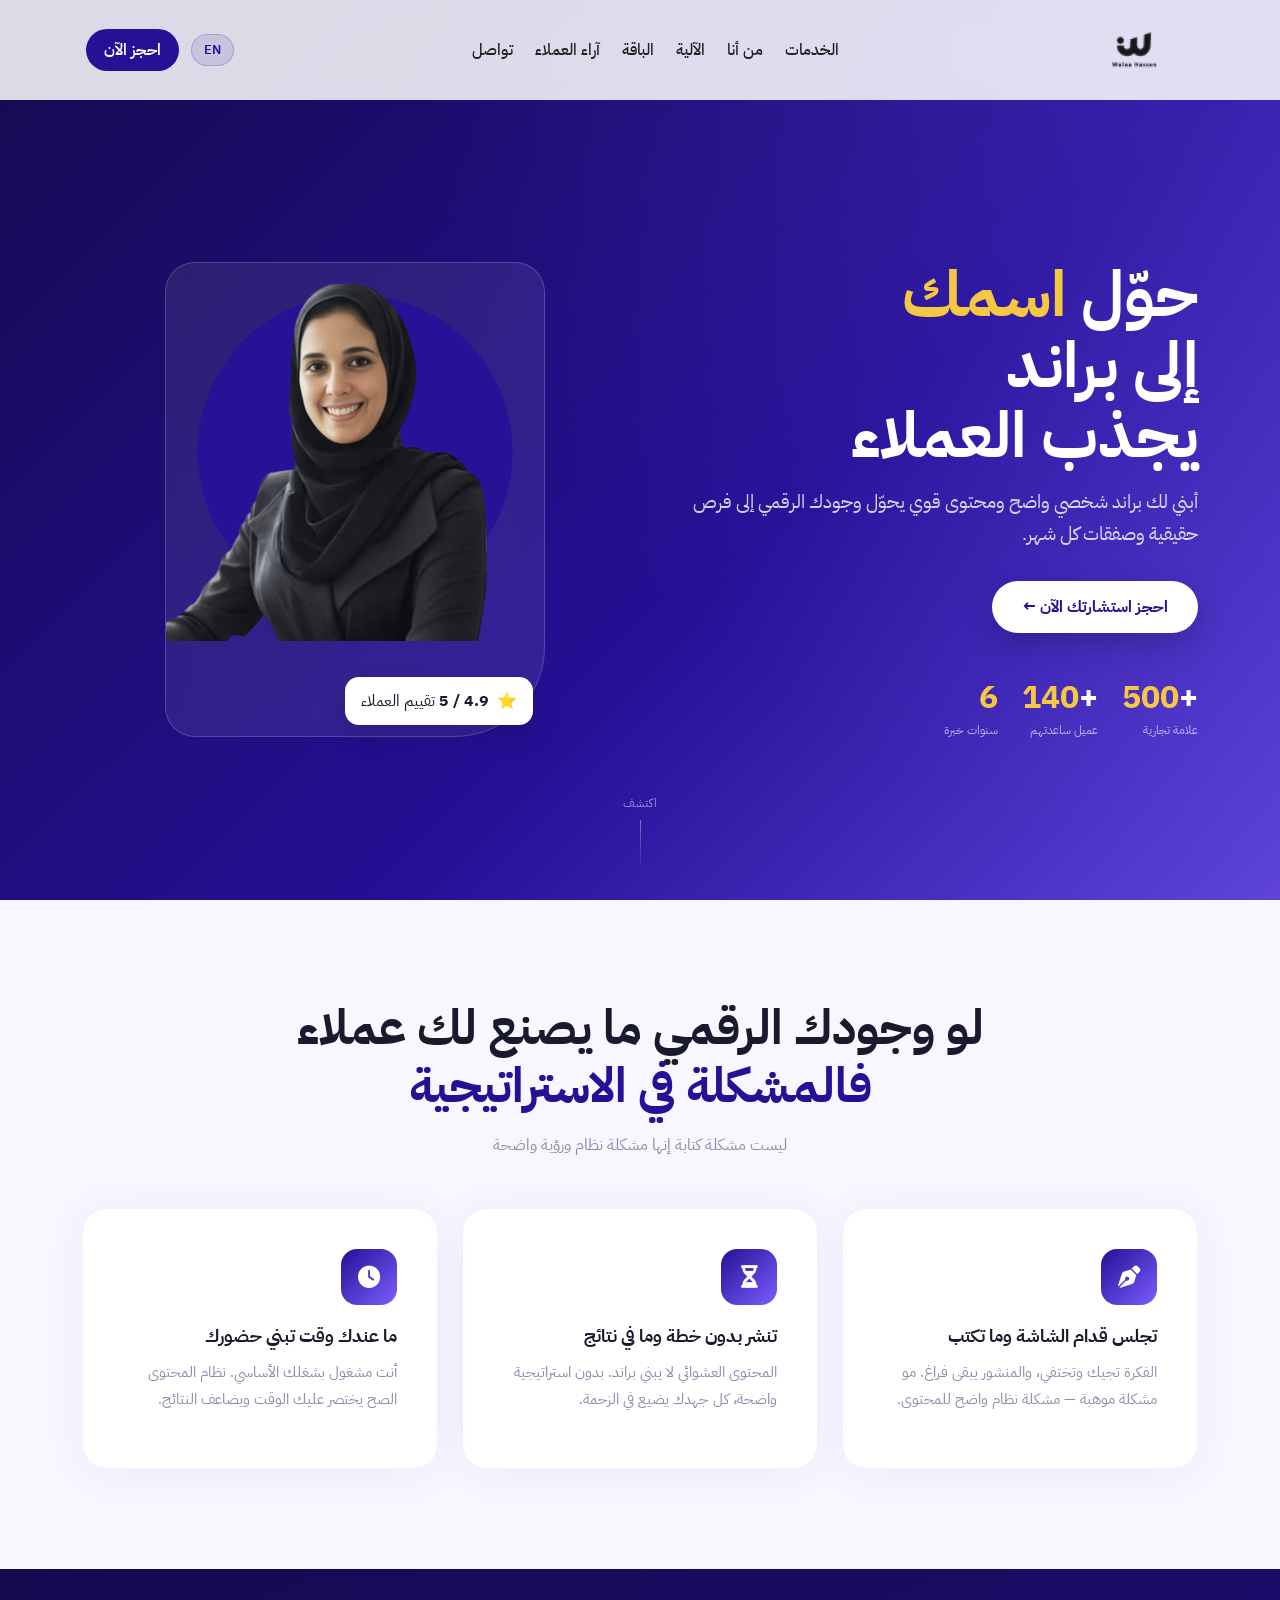
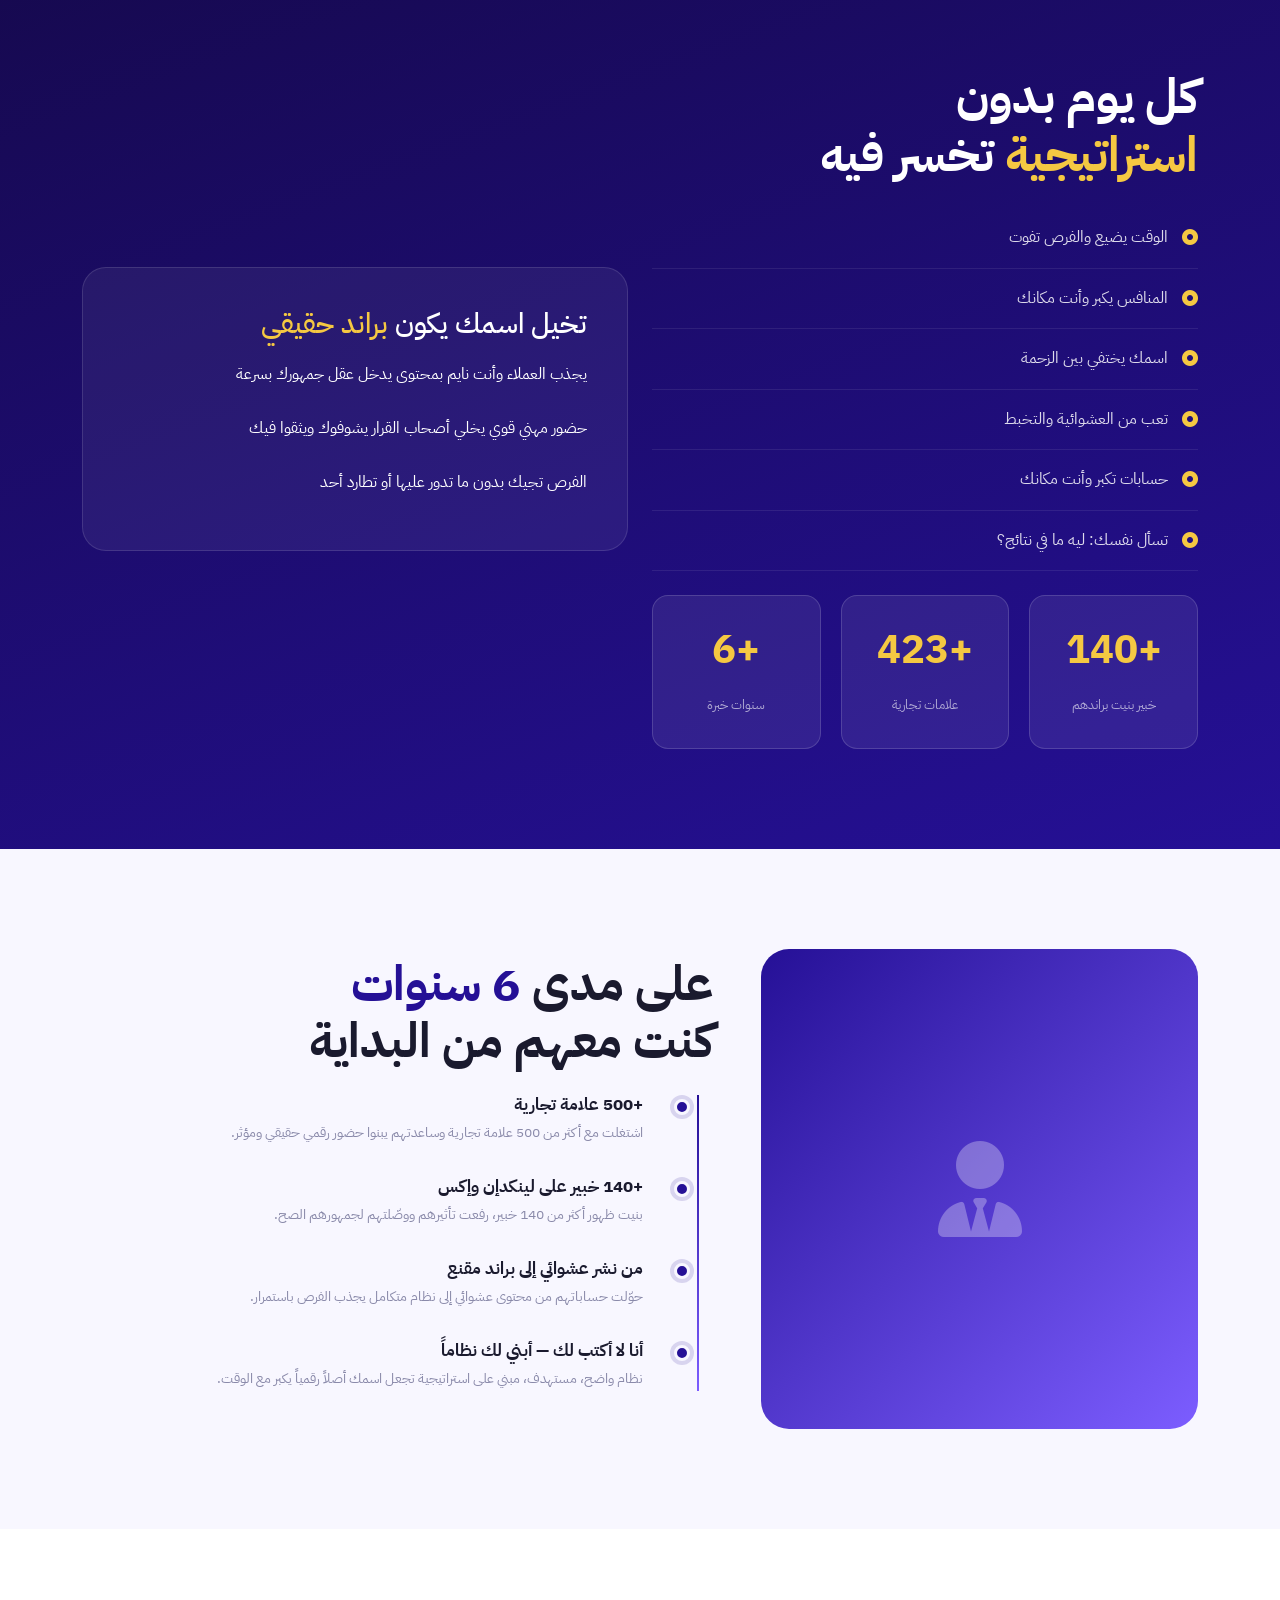
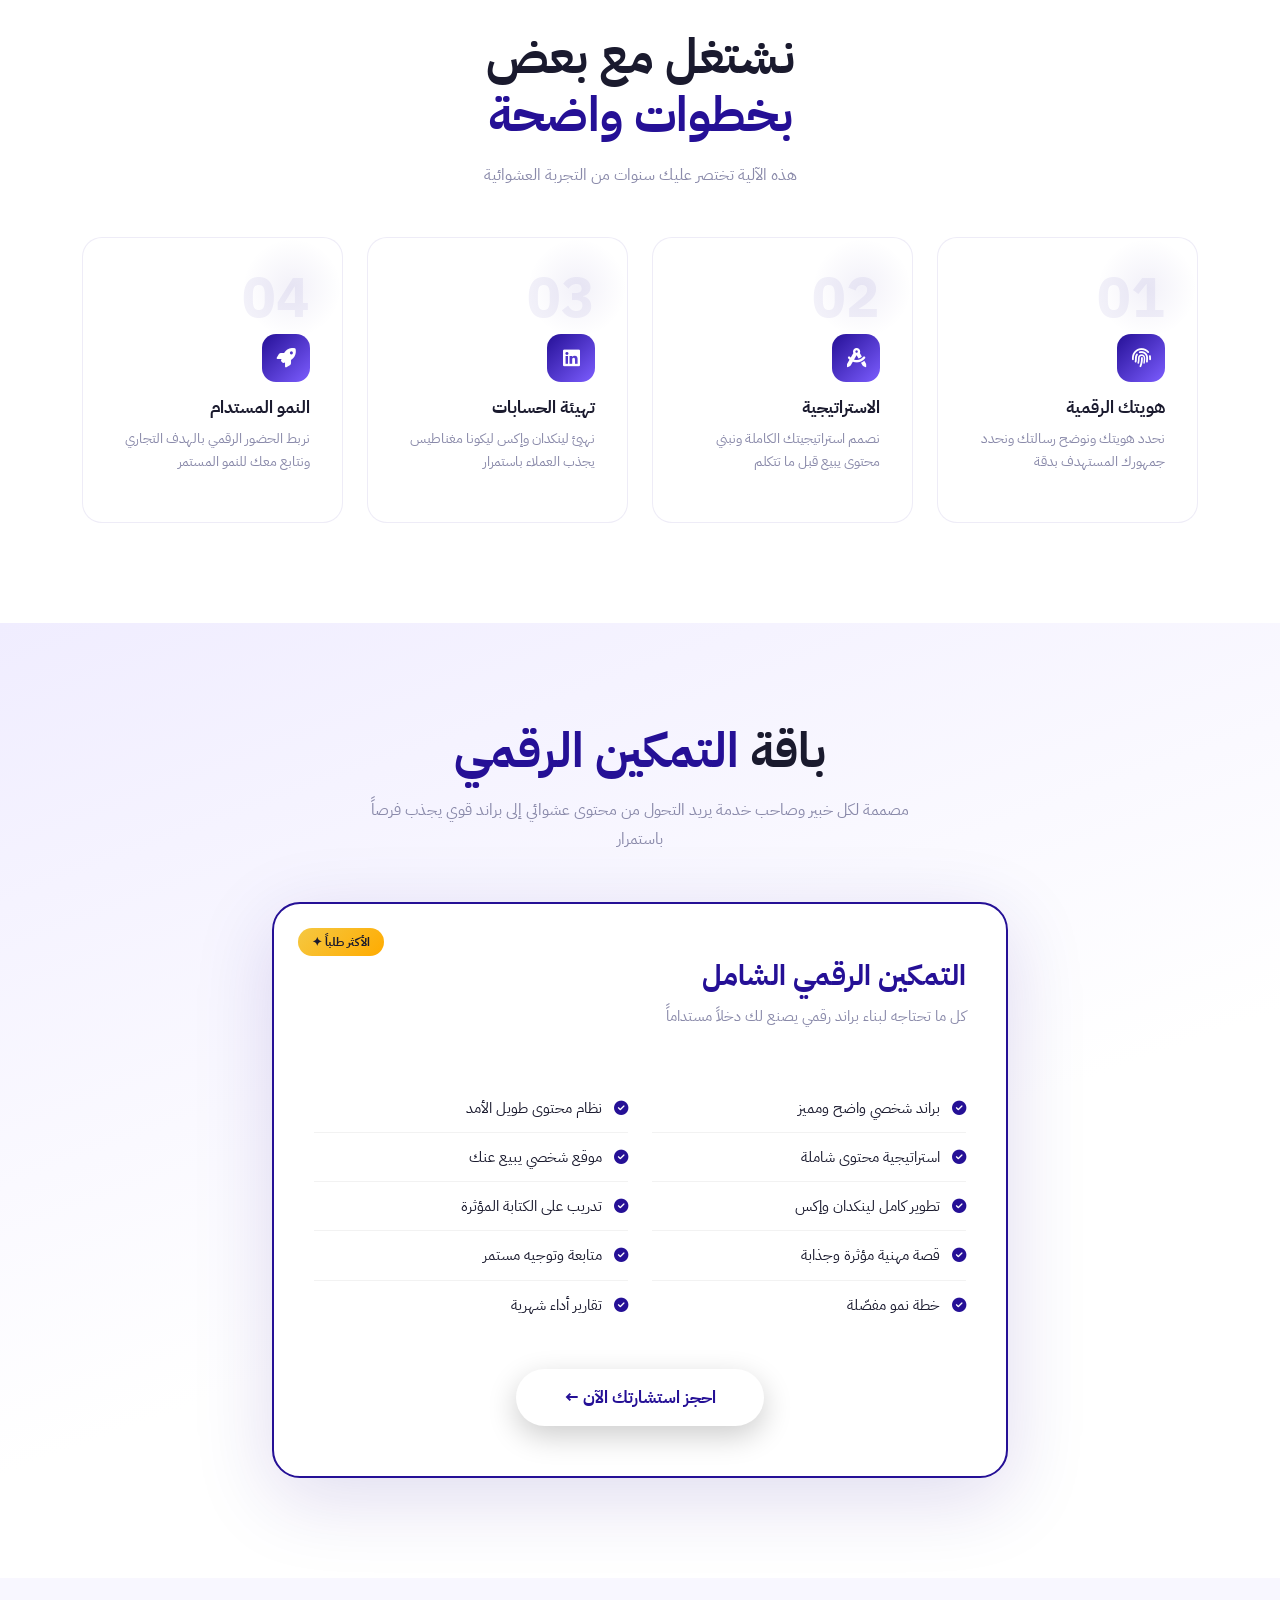
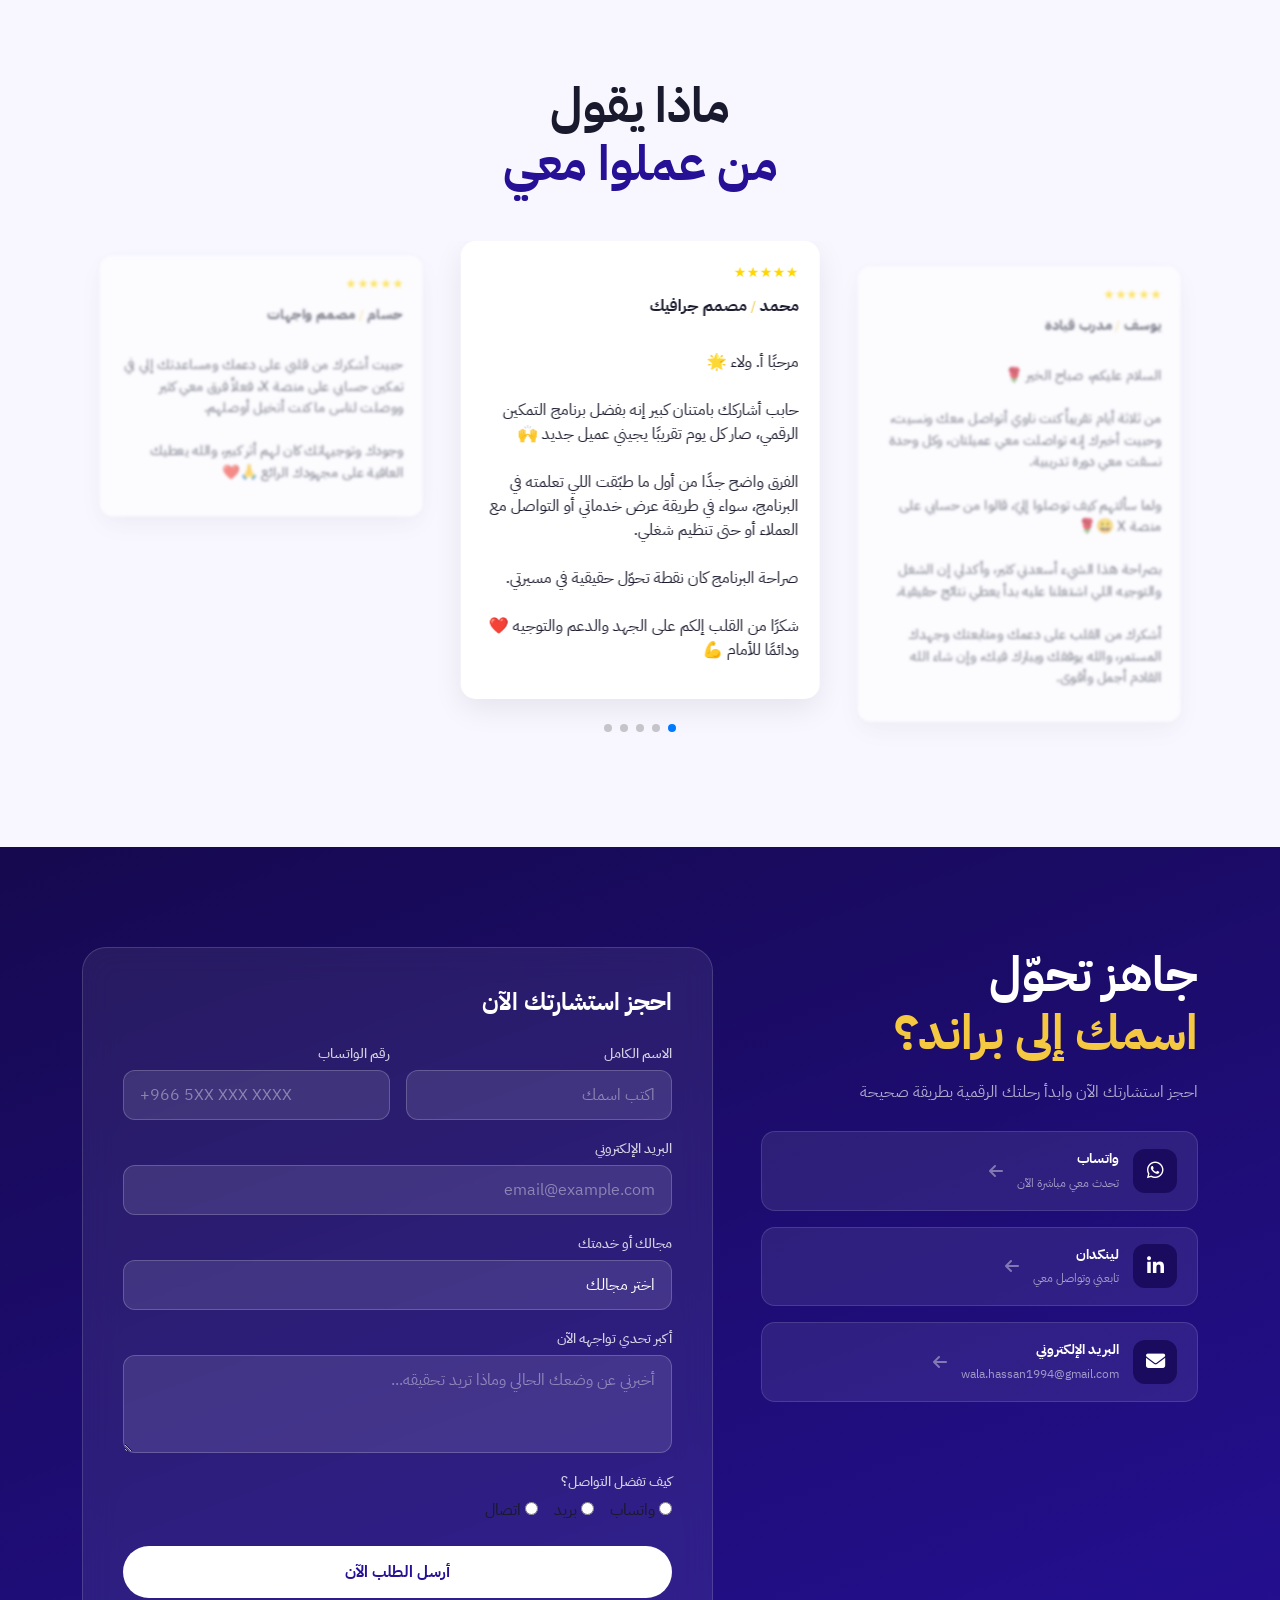
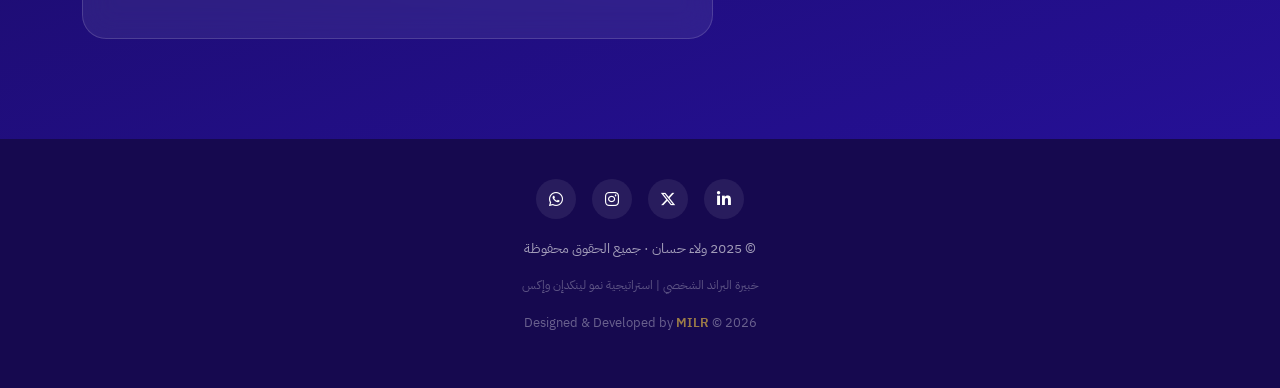
==== commit 4b750b54: "update website" ====
--- a/index.html
+++ b/index.html
@@ -756,103 +756,139 @@
     </section>
 
     <!-- TESTIMONIALS -->
-    <section id="testimonials">
-        <div class="container">
-
-            <div class="text-center mb-5">
-
-                <h2 class="section-title" data-ar='ماذا يقول<br /><em>من عملوا معي</em>'
-                    data-en='What They Say<br /><em>About Working With Me</em>'>
-                    ماذا يقول<br />
-                    <em>من عملوا معي</em>
-                </h2>
-
-            </div>
-
-            <!-- SWIPER -->
-            <div class="swiper testimonialsSwiper">
-
-                <div class="swiper-wrapper">
-
-                    <div class="swiper-slide">
-                        <div class="testimonial-card">
-                            <div class="stars">★★★★★</div>
-                            <p data-ar="محمد / مصمم جرافيك <br>مرحبًا أ. ولاء 🌟
-
-حابب أشاركك بامتنان كبير إنه بفضل برنامج التمكين الرقمي، صار كل يوم تقريبًا يجيني عميل جديد 🙌
-
-الفرق واضح جدًا من أول ما طبّقت اللي تعلمته في البرنامج، سواء في طريقة عرض خدماتي أو التواصل مع العملاء أو حتى تنظيم شغلي.
-صراحة البرنامج كان نقطة تحوّل حقيقية في مسيرتي.
-
-شكرًا من القلب إلكم على الجهد والدعم والتوجيه ❤️
-ودائمًا للأمام 💪" data-en="Mohamed / Graphic Designer <br>Hello Ms. Walaa 🌟
-
-I want to share my deep gratitude. Thanks to the Digital Empowerment Program, I now get a new client almost every day 🙌
-
-The difference was clear from the moment I applied what I learned — in how I present my services, communicate with clients, and organize my work.
-Honestly, the program was a real turning point in my career.
-
-Thank you from the heart for your effort, support, and guidance ❤️
-Always moving forward 💪">
-
-                                محمد / مصمم جرافيك <br>مرحبًا أ. ولاء 🌟
-                            </p>
-                        </div>
-                    </div>
-
-                    <div class="swiper-slide">
-                        <div class="testimonial-card">
-                            <div class="stars">★★★★★</div>
-                            <p data-ar="حسام / مصمم واجهات<br>حبيت أشكرك من قلبي على دعمك ومساعدتك إلي في تمكين حسابي على منصة X، فعلاً فرق معي كثير ووصلت لناس ما كنت أتخيل أوصلهم.
-وجودك وتوجيهاتك كان لهم أثر كبير، والله يعطيك العافية على مجهودك الرائع 🙏❤️" data-en="Hossam / UI Designer<br>I want to thank you from my heart for your support in empowering my X account. It made a huge difference and helped me reach people I never imagined I could reach.
-Your guidance had a strong impact. Thank you for your amazing effort 🙏❤️">
-
-                                حسام / مصمم واجهات<br>حبيت أشكرك من قلبي...
-                            </p>
-                        </div>
-                    </div>
-
-                    <div class="swiper-slide">
-                        <div class="testimonial-card">
-                            <div class="stars">★★★★★</div>
-                            <p data-ar="خليل / استشاري تسويق عقاري<br>الله يسعدك ويبارك فيكي، عنجد مشكورة جداً على جهودك وضميرك في اتقان كل شيء..."
-                                data-en="Khalil / Real Estate Marketing Consultant<br>Thank you so much for your dedication and professionalism in every detail...">
-
-                                خليل / استشاري تسويق عقاري<br>الله يسعدك ويبارك فيكي...
-                            </p>
-                        </div>
-                    </div>
-
-                    <div class="swiper-slide">
-                        <div class="testimonial-card">
-                            <div class="stars">★★★★★</div>
-                            <p data-ar="أحمد / مصمم جرافيك<br>صراحة برنامج التمكين الرقمي كان نقطة تحوّل في مسيرتي..."
-                                data-en="Ahmed / Graphic Designer<br>Honestly, the Digital Empowerment Program was a turning point in my career...">
-
-                                أحمد / مصمم جرافيك<br>صراحة برنامج التمكين...
-                            </p>
-                        </div>
-                    </div>
-
-                    <div class="swiper-slide">
-                        <div class="testimonial-card">
-                            <div class="stars">★★★★★</div>
-                            <p data-ar="يوسف / مدرب قيادة<br>صباح الخير، تواصلت معي عميلتين وكل وحدة سجلت دورة..."
-                                data-en="Youssef / Driving Instructor<br>Good morning, two clients contacted me and both booked training sessions...">
-
-                                يوسف / مدرب قيادة<br>صباح الخير...
-                            </p>
-                        </div>
-                    </div>
-
-                </div>
-
-                <div class="swiper-pagination"></div>
-
-            </div>
-
-        </div>
-    </section>
+   <section id="testimonials">
+    <div class="container">
+
+        <div class="text-center mb-5">
+
+            <h2 class="section-title"
+                data-ar='ماذا يقول<br /><em>من عملوا معي</em>'
+                data-en='What They Say<br /><em>About Working With Me</em>'>
+                ماذا يقول<br />
+                <em>من عملوا معي</em>
+            </h2>
+
+        </div>
+
+        <!-- SWIPER -->
+        <div class="swiper testimonialsSwiper">
+
+            <div class="swiper-wrapper">
+
+                <div class="swiper-slide">
+                    <div class="testimonial-card">
+
+                        <div class="stars">★★★★★</div>
+
+                        <div class="testimonial-name"
+                            data-ar="محمد <span>/</span> مصمم جرافيك"
+                            data-en="Mohamed <span>/</span> Graphic Designer">
+                            محمد <span>/</span> مصمم جرافيك
+                        </div>
+<br>
+                        <p data-ar="مرحبًا أ. ولاء 🌟<br><br>حابب أشاركك بامتنان كبير إنه بفضل برنامج التمكين الرقمي، صار كل يوم تقريبًا يجيني عميل جديد 🙌<br><br>الفرق واضح جدًا من أول ما طبّقت اللي تعلمته في البرنامج، سواء في طريقة عرض خدماتي أو التواصل مع العملاء أو حتى تنظيم شغلي.<br><br>صراحة البرنامج كان نقطة تحوّل حقيقية في مسيرتي.<br><br>شكرًا من القلب إلكم على الجهد والدعم والتوجيه ❤️<br>ودائمًا للأمام 💪"
+                            data-en="Mohamed <span>/</span> Graphic Designer <br>Hello Ms. Walaa 🌟<br><br>I want to share my deep gratitude. Thanks to the Digital Empowerment Program, I now get a new client almost every day 🙌<br><br>The difference was clear from the moment I applied what I learned — in how I present my services, communicate with clients, and organize my work.<br><br>Honestly, the program was a real turning point in my career.<br><br>Thank you from the heart for your effort, support, and guidance ❤️<br>Always moving forward 💪">
+
+                          مرحبًا أ. ولاء 🌟<br><br>
+                            حابب أشاركك بامتنان كبير إنه بفضل برنامج التمكين الرقمي، صار كل يوم تقريبًا يجيني عميل جديد 🙌
+                        </p>
+
+                    </div>
+                </div>
+
+                <div class="swiper-slide">
+                    <div class="testimonial-card">
+
+                        <div class="stars">★★★★★</div>
+
+                        <div class="testimonial-name"
+                            data-ar="حسام <span>/</span> مصمم واجهات"
+                            data-en="Hossam <span>/</span> UI Designer">
+                            حسام <span>/</span> مصمم واجهات
+                        </div>
+
+                        <p data-ar="<br>حبيت أشكرك من قلبي على دعمك ومساعدتك إلي في تمكين حسابي على منصة X، فعلاً فرق معي كثير ووصلت لناس ما كنت أتخيل أوصلهم.<br><br>وجودك وتوجيهاتك كان لهم أثر كبير، والله يعطيك العافية على مجهودك الرائع 🙏❤️"
+                            data-en="Hossam <span>/</span> UI Designer<br>I want to thank you from my heart for your support in empowering my X account. It made a huge difference and helped me reach people I never imagined I could reach.<br><br>Your guidance had a strong impact. Thank you for your amazing effort 🙏❤️">
+
+                           
+                            حبيت أشكرك من قلبي على دعمك ومساعدتك إلي في تمكين حسابي على منصة X، فعلاً فرق معي كثير ووصلت لناس ما كنت أتخيل أوصلهم.
+                        </p>
+
+                    </div>
+                </div>
+
+                <div class="swiper-slide">
+                    <div class="testimonial-card">
+
+                        <div class="stars">★★★★★</div>
+
+                        <div class="testimonial-name"
+                            data-ar="خليل <span>/</span> استشاري تسويق عقاري"
+                            data-en="Khalil <span>/</span> Real Estate Marketing Consultant">
+                            خليل <span>/</span> استشاري تسويق عقاري
+                        </div>
+<br>
+                        <p data-ar="الله يسعدك ويبارك فيكي، عنجد مشكورة جداً على جهودك وضميرك في إتقان كل شيء، بدءاً من تفاصيل الحساب النصية حول خليل، ودقتك في التعبير عني وعن المهنة كانت جداً حلوة.<br><br>المهارات تم إدراجها وسردها بما يتناسب تماماً مع حقل العمل، والهوية البصرية والترتيب وصدقك وضميرك في الإنجاز والإتقان شيء يستحق التقدير.<br><br>بوركتي وبتستاهلي كل خير والله، وإن شاء الله بوصي عليكي كل معارفي إذا احتاج أي شخص خدمة من خدماتك. ربنا يجازيكي كل الخير."
+                            data-en="Khalil <span>/</span> Real Estate Marketing Consultant<br>Thank you so much for your dedication and professionalism in every detail.">
+
+                           
+                            الله يسعدك ويبارك فيكي، عنجد مشكورة جداً على جهودك وضميرك في إتقان كل شيء، بدءاً من تفاصيل الحساب النصية حول خليل، ودقتك في التعبير عني وعن المهنة كانت جداً حلوة.
+                        </p>
+
+                    </div>
+                </div>
+
+                <div class="swiper-slide">
+                    <div class="testimonial-card">
+
+                        <div class="stars">★★★★★</div>
+
+                        <div class="testimonial-name"
+                            data-ar="أحمد <span>/</span> مصمم جرافيك"
+                            data-en="Ahmed <span>/</span> Graphic Designer">
+                            أحمد <span>/</span> مصمم جرافيك
+                        </div>
+<br>
+                        <p data-ar="صراحة، برنامج التمكين الرقمي كان نقطة تحوّل في مسيرتي العملية.<br><br>رتّب أفكاري، وخلاني أعرّف هويتي بوضوح، وأقدّم خدماتي بأسلوب يوصل للجمهور الصح.<br><br>صرت أعرف مين أستهدف، وكيف أقدّم محتوى يوقف القارئ عنده، وهذا أكثر شيء فادني 🙏<br><br>بفضل الله ثم توجيهاتك، التفاعل زاد والعملاء بدأوا يجو فعلياً. شكراً من القلب على كل دعم وتشجيع.<br><br>صح بتسوي ضابط شرطة عليّ 😂 لكن كان إلها مفعول قوي في اللي وصلتله، واللي جاي أقوى بإذن الله 💪"
+                            data-en="Ahmed <span>/</span> Graphic Designer<br>The Digital Empowerment Program was a turning point in my career.">
+
+                           
+                            صراحة، برنامج التمكين الرقمي كان نقطة تحوّل في مسيرتي العملية. رتّب أفكاري، وخلاني أعرّف هويتي بوضوح، وأقدّم خدماتي بأسلوب يوصل للجمهور الصح.
+                        </p>
+
+                    </div>
+                </div>
+
+                <div class="swiper-slide">
+                    <div class="testimonial-card">
+
+                        <div class="stars">★★★★★</div>
+
+                        <div class="testimonial-name"
+                            data-ar="يوسف <span>/</span> مدرب قيادة"
+                            data-en="Youssef <span>/</span> Driving Instructor">
+                            يوسف <span>/</span> مدرب قيادة
+                        </div>
+
+                        <p data-ar=" <br>السلام عليكم، صباح الخير 🌹<br><br>من ثلاثة أيام تقريباً كنت ناوي أتواصل معك ونسيت، وحبيت أخبرك إنه تواصلت معي عميلتان، وكل وحدة نسقت معي دورة تدريبية.<br><br>ولما سألتهم كيف توصلوا إليّ، قالوا من حسابي على منصة X 😀🌹<br><br>بصراحة هذا الشيء أسعدني كثير، وأكدلي إن الشغل والتوجيه اللي اشتغلنا عليه بدأ يعطي نتائج حقيقية.<br><br>أشكرك من القلب على دعمك ومتابعتك وجهدك المستمر، والله يوفقك ويبارك فيك، وإن شاء الله القادم أجمل وأقوى."
+                            data-en="Youssef <span>/</span> Driving Instructor<br>Two clients contacted me and booked training sessions after finding me through my X account.">
+
+                           
+                            السلام عليكم، صباح الخير 🌹<br><br>
+                            من ثلاثة أيام تقريباً كنت ناوي أتواصل معك ونسيت، وحبيت أخبرك إنه تواصلت معي عميلتان، وكل وحدة نسقت معي دورة تدريبية.
+                        </p>
+
+                    </div>
+                </div>
+
+            </div>
+
+            <div class="swiper-pagination"></div>
+
+        </div>
+
+    </div>
+</section>
 
 
 
@@ -944,9 +980,9 @@
 
                     <div class="contact-form-wrap">
 
-                        <h4 data-ar="احجز استشارتك المجانية" data-en="Book Your Free Consultation"
+                        <h4 data-ar="احجز استشارتك  الآن" data-en="Book Your Free Consultation"
                             style="color: white; font-weight: 700; margin-bottom: 24px">
-                            احجز استشارتك المجانية
+                         احجز استشارتك  الآن
                         </h4>
 
                         <form id="contactForm">
--- a/style.css
+++ b/style.css
@@ -176,6 +176,11 @@
 
     .nav-hamburger {
         display: flex;
+    }
+
+    .nav-cta {
+        background: var(--primary);
+        color: #fff !important;
     }
 }
 
@@ -969,6 +974,16 @@
     display: grid;
     grid-template-columns: repeat(3, 1fr);
     gap: 20px;
+}
+
+.testimonial-name {
+    font-weight: 700;
+    margin-bottom: 8px;
+}
+.testimonial-name span {
+    color: var(--gold);
+    font-weight: 400;
+    font-size: 0.85rem;
 }
 
 .testimonial-card-item {
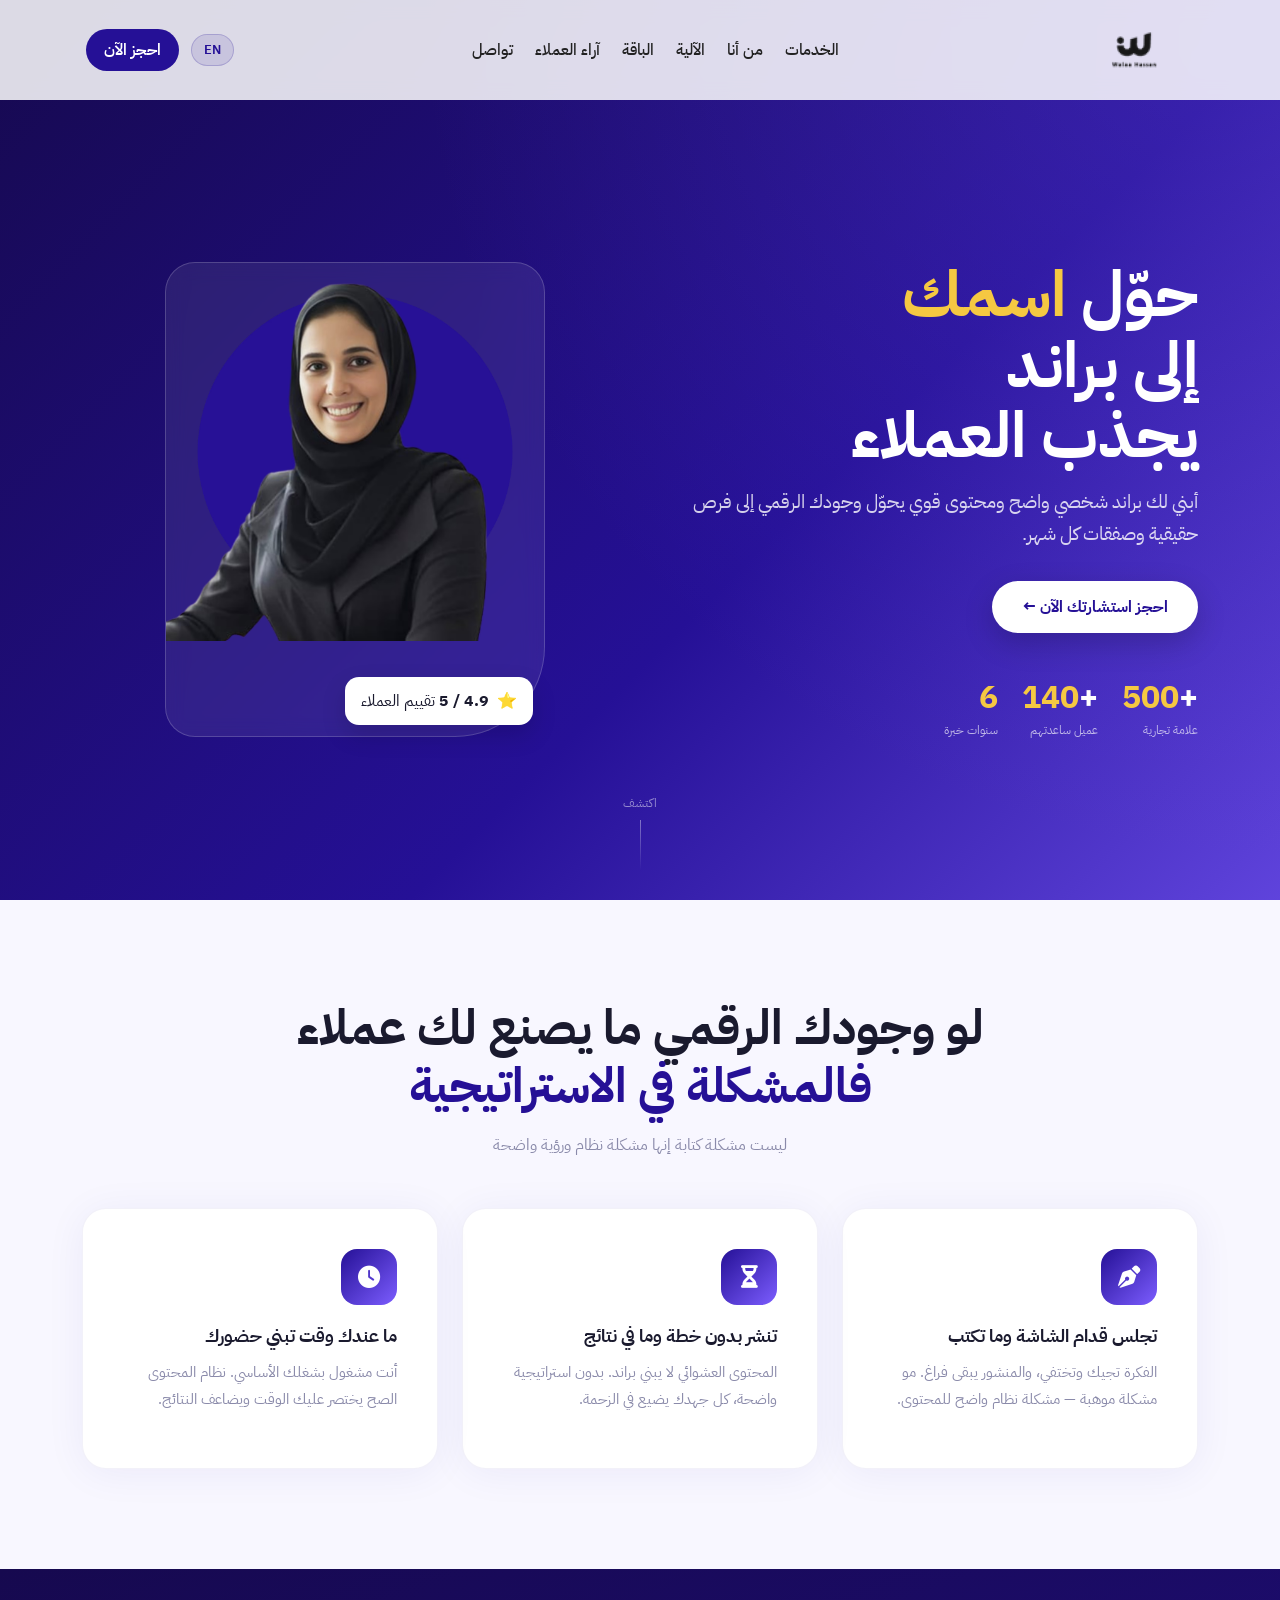
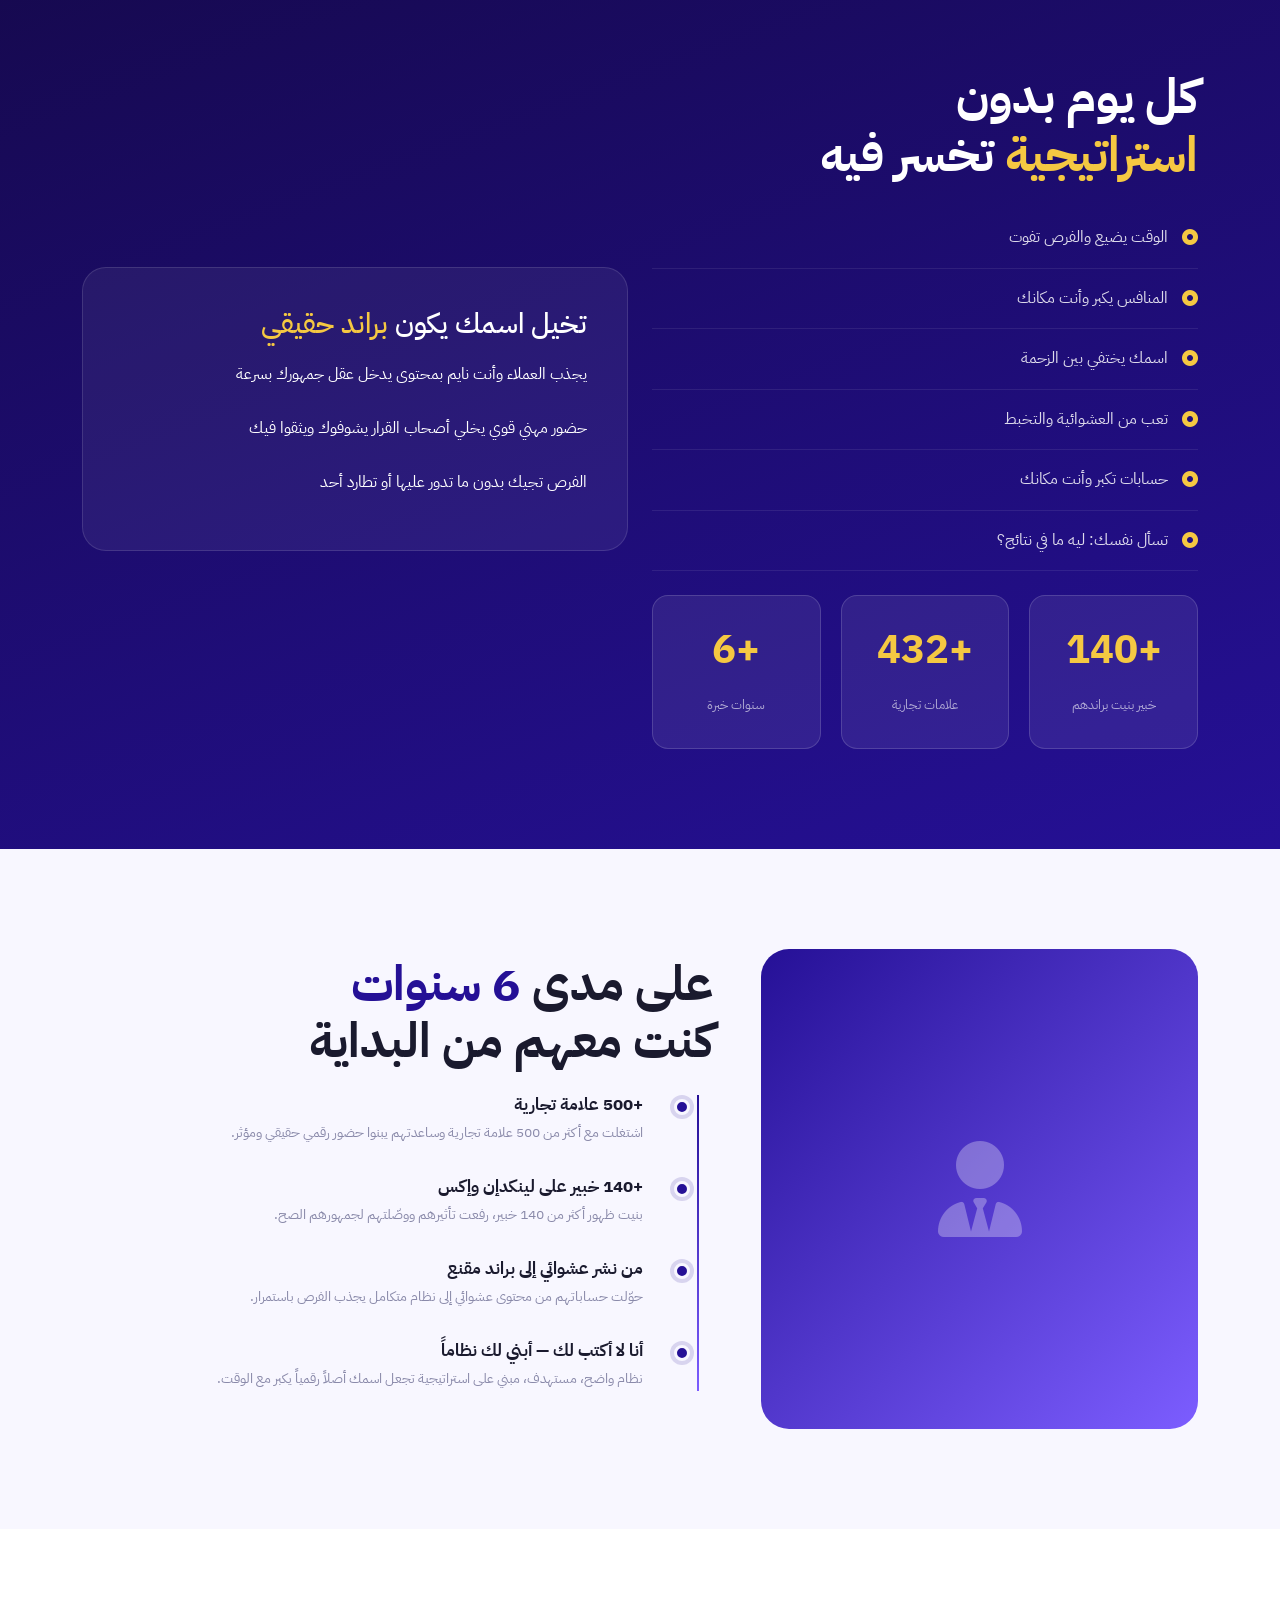
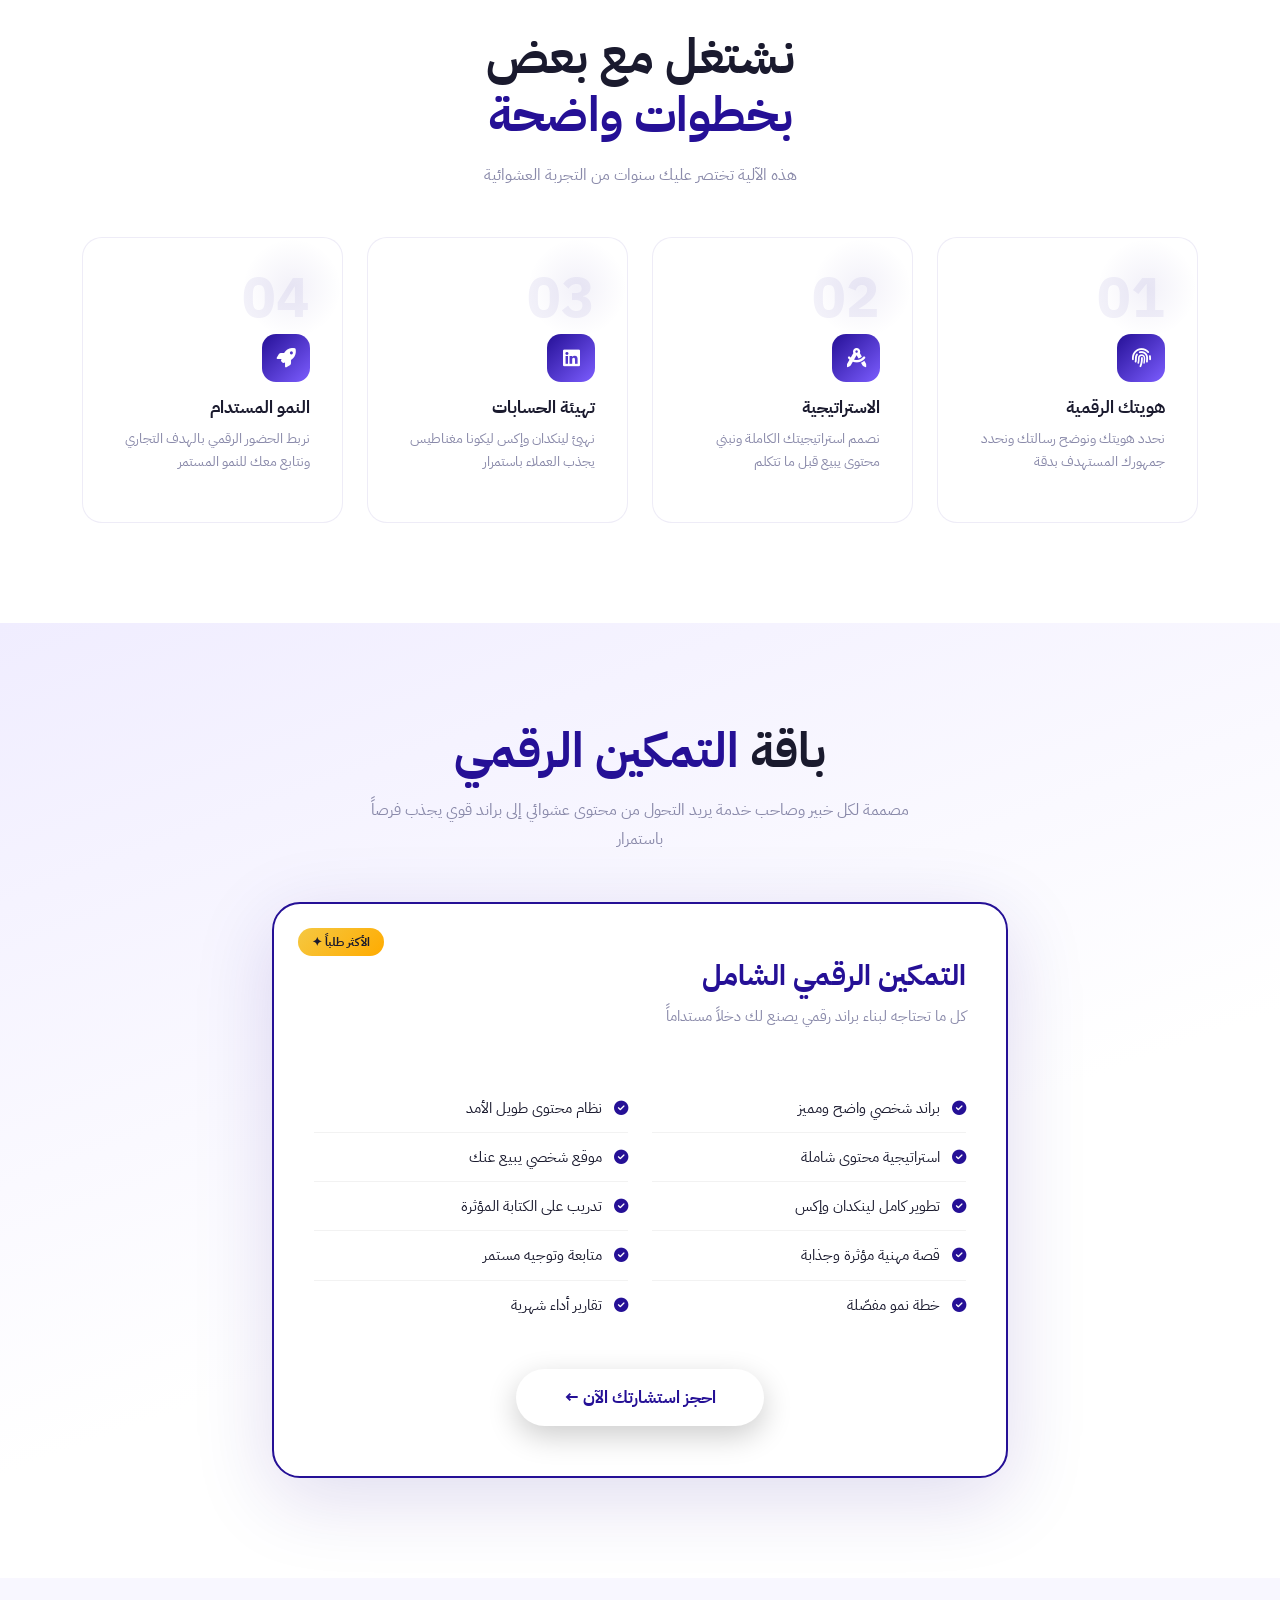
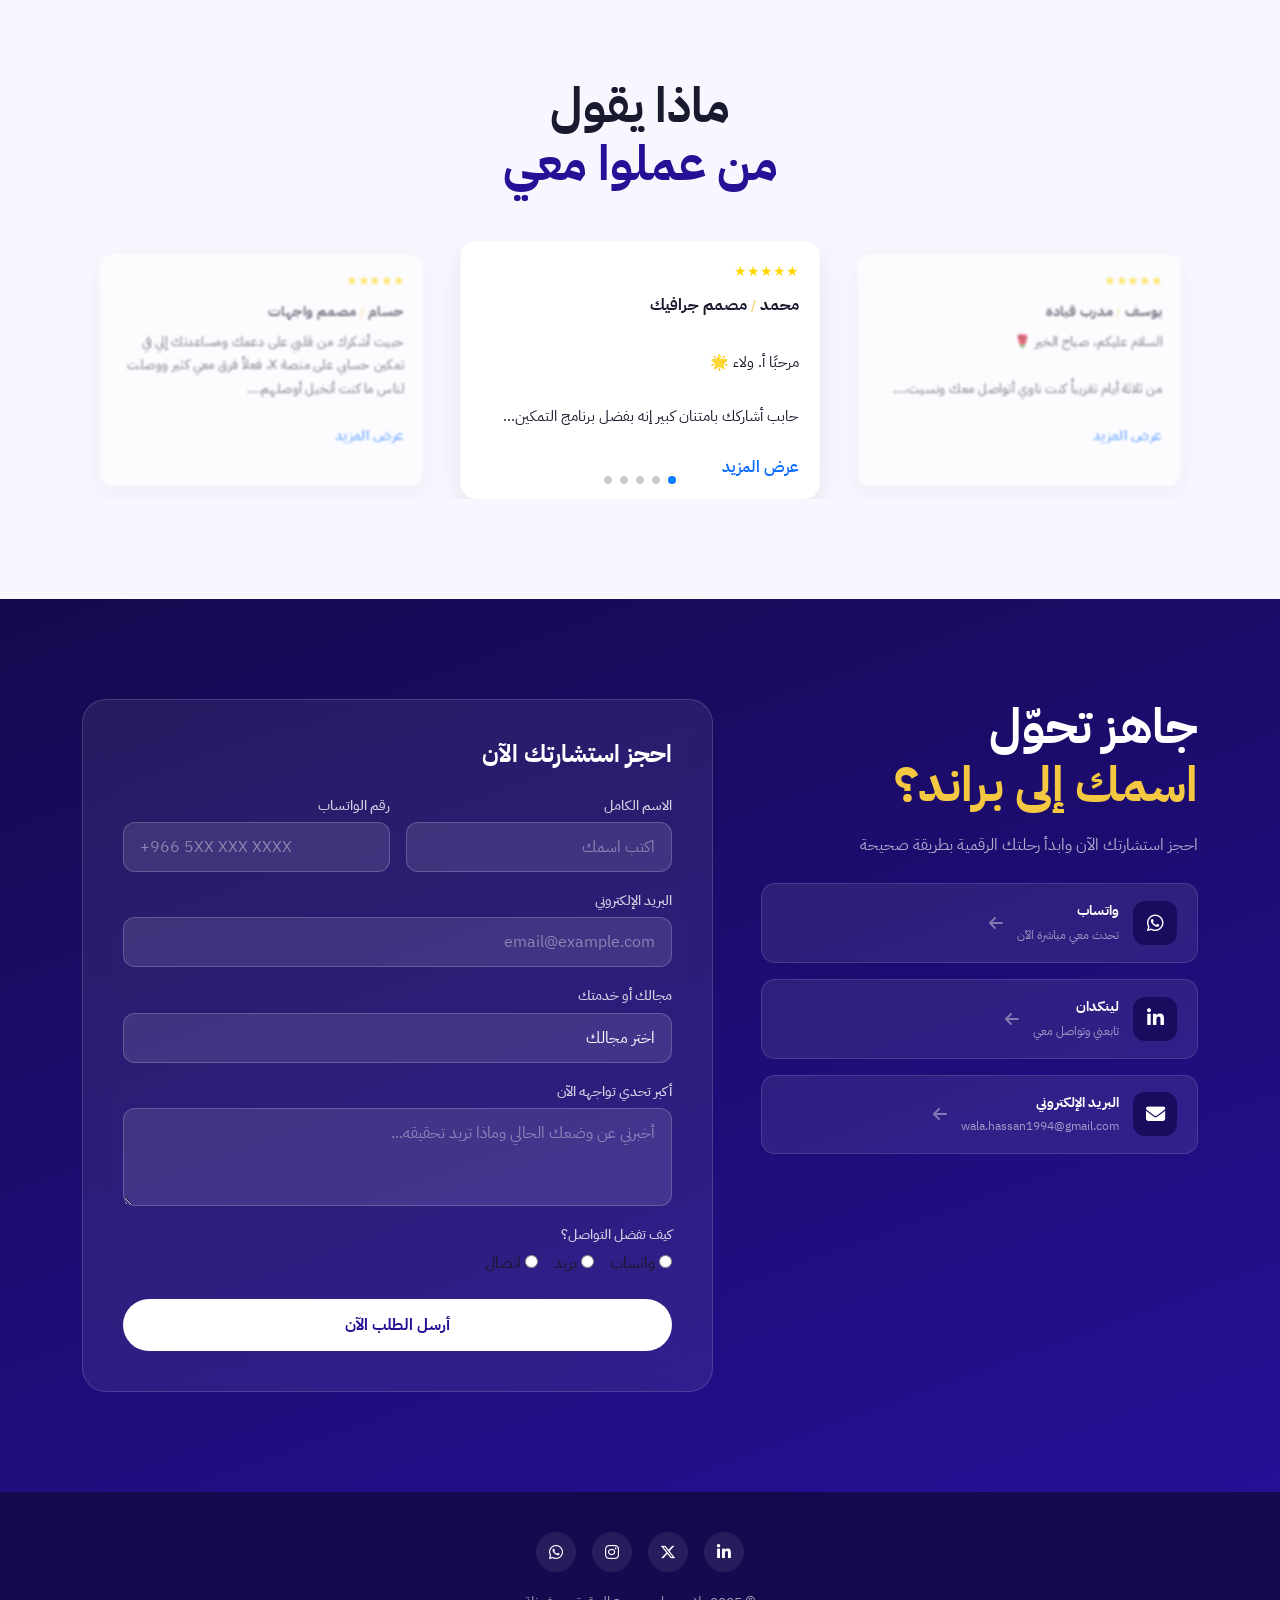
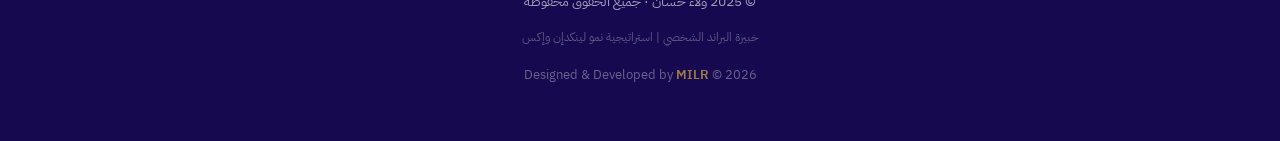
==== commit 02abfa18: "update website" ====
--- a/index.html
+++ b/index.html
@@ -756,139 +756,163 @@
     </section>
 
     <!-- TESTIMONIALS -->
-   <section id="testimonials">
-    <div class="container">
-
-        <div class="text-center mb-5">
-
-            <h2 class="section-title"
-                data-ar='ماذا يقول<br /><em>من عملوا معي</em>'
-                data-en='What They Say<br /><em>About Working With Me</em>'>
-                ماذا يقول<br />
-                <em>من عملوا معي</em>
-            </h2>
+    <section id="testimonials">
+        <div class="container">
+
+            <div class="text-center mb-5">
+
+                <h2 class="section-title" data-ar='ماذا يقول<br /><em>من عملوا معي</em>'
+                    data-en='What They Say<br /><em>About Working With Me</em>'>
+                    ماذا يقول<br />
+                    <em>من عملوا معي</em>
+                </h2>
+
+            </div>
+
+            <!-- SWIPER -->
+            <div class="swiper testimonialsSwiper">
+
+                <div class="swiper-wrapper">
+
+                    <div class="swiper-slide">
+                        <div class="testimonial-card">
+
+                            <div class="stars">★★★★★</div>
+
+                            <div class="testimonial-name" data-ar="محمد <span>/</span> مصمم جرافيك"
+                                data-en="Mohamed <span>/</span> Graphic Designer">
+                                محمد <span>/</span> مصمم جرافيك
+                            </div>
+                            <br>
+                            <p class="testimonial-text"
+                                data-ar="مرحبًا أ. ولاء 🌟<br><br>حابب أشاركك بامتنان كبير إنه بفضل برنامج التمكين الرقمي، صار كل يوم تقريبًا يجيني عميل جديد 🙌<br><br>الفرق واضح جدًا من أول ما طبّقت اللي تعلمته في البرنامج، سواء في طريقة عرض خدماتي أو التواصل مع العملاء أو حتى تنظيم شغلي.<br><br>صراحة البرنامج كان نقطة تحوّل حقيقية في مسيرتي.<br><br>شكرًا من القلب إلكم على الجهد والدعم والتوجيه ❤️<br>ودائمًا للأمام 💪"
+                                data-en="Mohamed <span>/</span> Graphic Designer <br>Hello Ms. Walaa 🌟<br><br>I want to share my deep gratitude. Thanks to the Digital Empowerment Program, I now get a new client almost every day 🙌<br><br>The difference was clear from the moment I applied what I learned — in how I present my services, communicate with clients, and organize my work.<br><br>Honestly, the program was a real turning point in my career.<br><br>Thank you from the heart for your effort, support, and guidance ❤️<br>Always moving forward 💪">
+
+                                مرحبًا أ. ولاء 🌟<br><br>
+                                حابب أشاركك بامتنان كبير إنه بفضل برنامج التمكين الرقمي، صار كل يوم تقريبًا يجيني عميل
+                                جديد 🙌
+                            </p>
+
+                            <button class="read-more" onclick="toggleText(this)">
+                                عرض المزيد
+                            </button>
+
+                        </div>
+                    </div>
+
+                    <div class="swiper-slide">
+                        <div class="testimonial-card">
+
+                            <div class="stars">★★★★★</div>
+
+                            <div class="testimonial-name" data-ar="حسام <span>/</span> مصمم واجهات"
+                                data-en="Hossam <span>/</span> UI Designer">
+                                حسام <span>/</span> مصمم واجهات
+                            </div>
+
+                            <p class="testimonial-text"
+                                data-ar="حبيت أشكرك من قلبي على دعمك ومساعدتك إلي في تمكين حسابي على منصة X، فعلاً فرق معي كثير ووصلت لناس ما كنت أتخيل أوصلهم.<br><br>وجودك وتوجيهاتك كان لهم أثر كبير، والله يعطيك العافية على مجهودك الرائع 🙏❤️"
+                                data-en="Hossam <span>/</span> UI Designer<br>I want to thank you from my heart for your support in empowering my X account. It made a huge difference and helped me reach people I never imagined I could reach.<br><br>Your guidance had a strong impact. Thank you for your amazing effort 🙏❤️">
+
+
+                                حبيت أشكرك من قلبي على دعمك ومساعدتك إلي في تمكين حسابي على منصة X، فعلاً فرق معي كثير
+                                ووصلت لناس ما كنت أتخيل أوصلهم.
+                            </p>
+
+                            <button class="read-more" onclick="toggleText(this)">
+                                عرض المزيد
+                            </button>
+
+                        </div>
+                    </div>
+
+                    <div class="swiper-slide">
+                        <div class="testimonial-card">
+
+                            <div class="stars">★★★★★</div>
+
+                            <div class="testimonial-name" data-ar="خليل <span>/</span> استشاري تسويق عقاري"
+                                data-en="Khalil <span>/</span> Real Estate Marketing Consultant">
+                                خليل <span>/</span> استشاري تسويق عقاري
+                            </div>
+                            <br>
+                            <p class="testimonial-text"
+                                data-ar="الله يسعدك ويبارك فيكي، عنجد مشكورة جداً على جهودك وضميرك في إتقان كل شيء، بدءاً من تفاصيل الحساب النصية حول خليل، ودقتك في التعبير عني وعن المهنة كانت جداً حلوة.<br><br>المهارات تم إدراجها وسردها بما يتناسب تماماً مع حقل العمل، والهوية البصرية والترتيب وصدقك وضميرك في الإنجاز والإتقان شيء يستحق التقدير.<br><br>بوركتي وبتستاهلي كل خير والله، وإن شاء الله بوصي عليكي كل معارفي إذا احتاج أي شخص خدمة من خدماتك. ربنا يجازيكي كل الخير."
+                                data-en="Khalil <span>/</span> Real Estate Marketing Consultant<br>Thank you so much for your dedication and professionalism in every detail.">
+
+
+                                الله يسعدك ويبارك فيكي، عنجد مشكورة جداً على جهودك وضميرك في إتقان كل شيء، بدءاً من
+                                تفاصيل الحساب النصية حول خليل، ودقتك في التعبير عني وعن المهنة كانت جداً حلوة.
+                            </p>
+
+                            <button class="read-more" onclick="toggleText(this)">
+                                عرض المزيد
+                            </button>
+
+                        </div>
+                    </div>
+
+                    <div class="swiper-slide">
+                        <div class="testimonial-card">
+
+                            <div class="stars">★★★★★</div>
+
+                            <div class="testimonial-name" data-ar="أحمد <span>/</span> مصمم جرافيك"
+                                data-en="Ahmed <span>/</span> Graphic Designer">
+                                أحمد <span>/</span> مصمم جرافيك
+                            </div>
+                            <br>
+                            <p class="testimonial-text"
+                                data-ar="صراحة، برنامج التمكين الرقمي كان نقطة تحوّل في مسيرتي العملية.<br><br>رتّب أفكاري، وخلاني أعرّف هويتي بوضوح، وأقدّم خدماتي بأسلوب يوصل للجمهور الصح.<br><br>صرت أعرف مين أستهدف، وكيف أقدّم محتوى يوقف القارئ عنده، وهذا أكثر شيء فادني 🙏<br><br>بفضل الله ثم توجيهاتك، التفاعل زاد والعملاء بدأوا يجو فعلياً. شكراً من القلب على كل دعم وتشجيع.<br><br>صح بتسوي ضابط شرطة عليّ 😂 لكن كان إلها مفعول قوي في اللي وصلتله، واللي جاي أقوى بإذن الله 💪"
+                                data-en="Ahmed <span>/</span> Graphic Designer<br>The Digital Empowerment Program was a turning point in my career.">
+
+
+                                صراحة، برنامج التمكين الرقمي كان نقطة تحوّل في مسيرتي العملية. رتّب أفكاري، وخلاني أعرّف
+                                هويتي بوضوح، وأقدّم خدماتي بأسلوب يوصل للجمهور الصح.
+                            </p>
+
+                            <button class="read-more" onclick="toggleText(this)">
+                                عرض المزيد
+                            </button>
+
+                        </div>
+                    </div>
+
+                    <div class="swiper-slide">
+                        <div class="testimonial-card">
+
+                            <div class="stars">★★★★★</div>
+
+                            <div class="testimonial-name" data-ar="يوسف <span>/</span> مدرب قيادة"
+                                data-en="Youssef <span>/</span> Driving Instructor">
+                                يوسف <span>/</span> مدرب قيادة
+                            </div>
+
+                            <p class="testimonial-text"
+                                data-ar="السلام عليكم، صباح الخير 🌹<br><br>من ثلاثة أيام تقريباً كنت ناوي أتواصل معك ونسيت، وحبيت أخبرك إنه تواصلت معي عميلتان، وكل وحدة نسقت معي دورة تدريبية.<br><br>ولما سألتهم كيف توصلوا إليّ، قالوا من حسابي على منصة X 😀🌹<br><br>بصراحة هذا الشيء أسعدني كثير، وأكدلي إن الشغل والتوجيه اللي اشتغلنا عليه بدأ يعطي نتائج حقيقية.<br><br>أشكرك من القلب على دعمك ومتابعتك وجهدك المستمر، والله يوفقك ويبارك فيك، وإن شاء الله القادم أجمل وأقوى."
+                                data-en="Youssef <span>/</span> Driving Instructor<br>Two clients contacted me and booked training sessions after finding me through my X account.">
+
+
+                                السلام عليكم، صباح الخير 🌹<br><br>
+                                من ثلاثة أيام تقريباً كنت ناوي أتواصل معك ونسيت، وحبيت أخبرك إنه تواصلت معي عميلتان، وكل
+                                وحدة نسقت معي دورة تدريبية.
+                            </p>
+
+                            <button class="read-more" onclick="toggleText(this)">
+                                عرض المزيد
+                            </button>
+
+                        </div>
+                    </div>
+
+                </div>
+
+                <div class="swiper-pagination"></div>
+
+            </div>
 
         </div>
-
-        <!-- SWIPER -->
-        <div class="swiper testimonialsSwiper">
-
-            <div class="swiper-wrapper">
-
-                <div class="swiper-slide">
-                    <div class="testimonial-card">
-
-                        <div class="stars">★★★★★</div>
-
-                        <div class="testimonial-name"
-                            data-ar="محمد <span>/</span> مصمم جرافيك"
-                            data-en="Mohamed <span>/</span> Graphic Designer">
-                            محمد <span>/</span> مصمم جرافيك
-                        </div>
-<br>
-                        <p data-ar="مرحبًا أ. ولاء 🌟<br><br>حابب أشاركك بامتنان كبير إنه بفضل برنامج التمكين الرقمي، صار كل يوم تقريبًا يجيني عميل جديد 🙌<br><br>الفرق واضح جدًا من أول ما طبّقت اللي تعلمته في البرنامج، سواء في طريقة عرض خدماتي أو التواصل مع العملاء أو حتى تنظيم شغلي.<br><br>صراحة البرنامج كان نقطة تحوّل حقيقية في مسيرتي.<br><br>شكرًا من القلب إلكم على الجهد والدعم والتوجيه ❤️<br>ودائمًا للأمام 💪"
-                            data-en="Mohamed <span>/</span> Graphic Designer <br>Hello Ms. Walaa 🌟<br><br>I want to share my deep gratitude. Thanks to the Digital Empowerment Program, I now get a new client almost every day 🙌<br><br>The difference was clear from the moment I applied what I learned — in how I present my services, communicate with clients, and organize my work.<br><br>Honestly, the program was a real turning point in my career.<br><br>Thank you from the heart for your effort, support, and guidance ❤️<br>Always moving forward 💪">
-
-                          مرحبًا أ. ولاء 🌟<br><br>
-                            حابب أشاركك بامتنان كبير إنه بفضل برنامج التمكين الرقمي، صار كل يوم تقريبًا يجيني عميل جديد 🙌
-                        </p>
-
-                    </div>
-                </div>
-
-                <div class="swiper-slide">
-                    <div class="testimonial-card">
-
-                        <div class="stars">★★★★★</div>
-
-                        <div class="testimonial-name"
-                            data-ar="حسام <span>/</span> مصمم واجهات"
-                            data-en="Hossam <span>/</span> UI Designer">
-                            حسام <span>/</span> مصمم واجهات
-                        </div>
-
-                        <p data-ar="<br>حبيت أشكرك من قلبي على دعمك ومساعدتك إلي في تمكين حسابي على منصة X، فعلاً فرق معي كثير ووصلت لناس ما كنت أتخيل أوصلهم.<br><br>وجودك وتوجيهاتك كان لهم أثر كبير، والله يعطيك العافية على مجهودك الرائع 🙏❤️"
-                            data-en="Hossam <span>/</span> UI Designer<br>I want to thank you from my heart for your support in empowering my X account. It made a huge difference and helped me reach people I never imagined I could reach.<br><br>Your guidance had a strong impact. Thank you for your amazing effort 🙏❤️">
-
-                           
-                            حبيت أشكرك من قلبي على دعمك ومساعدتك إلي في تمكين حسابي على منصة X، فعلاً فرق معي كثير ووصلت لناس ما كنت أتخيل أوصلهم.
-                        </p>
-
-                    </div>
-                </div>
-
-                <div class="swiper-slide">
-                    <div class="testimonial-card">
-
-                        <div class="stars">★★★★★</div>
-
-                        <div class="testimonial-name"
-                            data-ar="خليل <span>/</span> استشاري تسويق عقاري"
-                            data-en="Khalil <span>/</span> Real Estate Marketing Consultant">
-                            خليل <span>/</span> استشاري تسويق عقاري
-                        </div>
-<br>
-                        <p data-ar="الله يسعدك ويبارك فيكي، عنجد مشكورة جداً على جهودك وضميرك في إتقان كل شيء، بدءاً من تفاصيل الحساب النصية حول خليل، ودقتك في التعبير عني وعن المهنة كانت جداً حلوة.<br><br>المهارات تم إدراجها وسردها بما يتناسب تماماً مع حقل العمل، والهوية البصرية والترتيب وصدقك وضميرك في الإنجاز والإتقان شيء يستحق التقدير.<br><br>بوركتي وبتستاهلي كل خير والله، وإن شاء الله بوصي عليكي كل معارفي إذا احتاج أي شخص خدمة من خدماتك. ربنا يجازيكي كل الخير."
-                            data-en="Khalil <span>/</span> Real Estate Marketing Consultant<br>Thank you so much for your dedication and professionalism in every detail.">
-
-                           
-                            الله يسعدك ويبارك فيكي، عنجد مشكورة جداً على جهودك وضميرك في إتقان كل شيء، بدءاً من تفاصيل الحساب النصية حول خليل، ودقتك في التعبير عني وعن المهنة كانت جداً حلوة.
-                        </p>
-
-                    </div>
-                </div>
-
-                <div class="swiper-slide">
-                    <div class="testimonial-card">
-
-                        <div class="stars">★★★★★</div>
-
-                        <div class="testimonial-name"
-                            data-ar="أحمد <span>/</span> مصمم جرافيك"
-                            data-en="Ahmed <span>/</span> Graphic Designer">
-                            أحمد <span>/</span> مصمم جرافيك
-                        </div>
-<br>
-                        <p data-ar="صراحة، برنامج التمكين الرقمي كان نقطة تحوّل في مسيرتي العملية.<br><br>رتّب أفكاري، وخلاني أعرّف هويتي بوضوح، وأقدّم خدماتي بأسلوب يوصل للجمهور الصح.<br><br>صرت أعرف مين أستهدف، وكيف أقدّم محتوى يوقف القارئ عنده، وهذا أكثر شيء فادني 🙏<br><br>بفضل الله ثم توجيهاتك، التفاعل زاد والعملاء بدأوا يجو فعلياً. شكراً من القلب على كل دعم وتشجيع.<br><br>صح بتسوي ضابط شرطة عليّ 😂 لكن كان إلها مفعول قوي في اللي وصلتله، واللي جاي أقوى بإذن الله 💪"
-                            data-en="Ahmed <span>/</span> Graphic Designer<br>The Digital Empowerment Program was a turning point in my career.">
-
-                           
-                            صراحة، برنامج التمكين الرقمي كان نقطة تحوّل في مسيرتي العملية. رتّب أفكاري، وخلاني أعرّف هويتي بوضوح، وأقدّم خدماتي بأسلوب يوصل للجمهور الصح.
-                        </p>
-
-                    </div>
-                </div>
-
-                <div class="swiper-slide">
-                    <div class="testimonial-card">
-
-                        <div class="stars">★★★★★</div>
-
-                        <div class="testimonial-name"
-                            data-ar="يوسف <span>/</span> مدرب قيادة"
-                            data-en="Youssef <span>/</span> Driving Instructor">
-                            يوسف <span>/</span> مدرب قيادة
-                        </div>
-
-                        <p data-ar=" <br>السلام عليكم، صباح الخير 🌹<br><br>من ثلاثة أيام تقريباً كنت ناوي أتواصل معك ونسيت، وحبيت أخبرك إنه تواصلت معي عميلتان، وكل وحدة نسقت معي دورة تدريبية.<br><br>ولما سألتهم كيف توصلوا إليّ، قالوا من حسابي على منصة X 😀🌹<br><br>بصراحة هذا الشيء أسعدني كثير، وأكدلي إن الشغل والتوجيه اللي اشتغلنا عليه بدأ يعطي نتائج حقيقية.<br><br>أشكرك من القلب على دعمك ومتابعتك وجهدك المستمر، والله يوفقك ويبارك فيك، وإن شاء الله القادم أجمل وأقوى."
-                            data-en="Youssef <span>/</span> Driving Instructor<br>Two clients contacted me and booked training sessions after finding me through my X account.">
-
-                           
-                            السلام عليكم، صباح الخير 🌹<br><br>
-                            من ثلاثة أيام تقريباً كنت ناوي أتواصل معك ونسيت، وحبيت أخبرك إنه تواصلت معي عميلتان، وكل وحدة نسقت معي دورة تدريبية.
-                        </p>
-
-                    </div>
-                </div>
-
-            </div>
-
-            <div class="swiper-pagination"></div>
-
-        </div>
-
-    </div>
-</section>
+    </section>
 
 
 
@@ -982,7 +1006,7 @@
 
                         <h4 data-ar="احجز استشارتك  الآن" data-en="Book Your Free Consultation"
                             style="color: white; font-weight: 700; margin-bottom: 24px">
-                         احجز استشارتك  الآن
+                            احجز استشارتك الآن
                         </h4>
 
                         <form id="contactForm">
--- a/style.css
+++ b/style.css
@@ -927,81 +927,77 @@
     background: var(--off-white);
 }
 
-.testimonial-card {
-    background: rgba(255, 255, 255, 0.06);
-    backdrop-filter: blur(12px);
-    -webkit-backdrop-filter: blur(12px);
-    border: 1px solid rgba(255, 255, 255, 0.12);
-    border-radius: 18px;
-    padding: 25px;
-    transition: 0.3s ease;
-}
-
-.stars {
-    color: var(--gold);
-    font-size: 0.9rem;
-    margin-bottom: 16px;
-}
-
-.testimonial-text {
-    font-size: 0.93rem;
-    color: #444;
-    line-height: 1.8;
-    margin-bottom: 24px;
-    font-style: italic;
-}
-
-.testimonial-author {
-    display: flex;
-    align-items: center;
-    gap: 12px;
-}
-
+/* CARD */
 .testimonial-card {
     background: #fff;
     padding: 20px;
     border-radius: 15px;
     box-shadow: 0 10px 30px rgba(0, 0, 0, 0.08);
     height: 100%;
-}
-
+    transition: 0.3s ease;
+    font-family: inherit;
+}
+
+/* STARS */
 .stars {
     color: gold;
     margin-bottom: 10px;
-}
-
-.testimonials-wrapper {
-    display: grid;
-    grid-template-columns: repeat(3, 1fr);
-    gap: 20px;
-}
-
+    font-size: 0.9rem;
+}
+
+/* NAME */
 .testimonial-name {
     font-weight: 700;
     margin-bottom: 8px;
 }
+
 .testimonial-name span {
     color: var(--gold);
     font-weight: 400;
     font-size: 0.85rem;
 }
 
-.testimonial-card-item {
-    display: none;
-}
-
-.testimonial-card-item.active {
+/* TEXT */
+.testimonial-text {
+    font-family: inherit;
+    /* يثبت الخط */
+    display: -webkit-box;
+    -webkit-line-clamp: 3;
+    -webkit-box-orient: vertical;
+    overflow: hidden;
+    line-height: 1.8;
+    font-size: 0.93rem;
+}
+
+/* بدل unset - نخليه طبيعي */
+.testimonial-text.expanded {
     display: block;
-}
-
+    /* أهم سطر */
+    overflow: visible;
+}
+
+/* BUTTON */
+.read-more {
+    margin-top: 10px;
+    background: none;
+    border: none;
+    color: #0d6efd;
+    font-weight: 600;
+    cursor: pointer;
+}
+
+/* SWIPER FIX — أهم تعديل */
+/* الحالة الافتراضية لكل الكروت */
 .testimonialsSwiper .swiper-slide {
-    transition: all 0.4s ease;
     transform: scale(0.85);
     opacity: 0.4;
     filter: blur(2px);
-}
-
-/* الكارد النشط (اللي بالنص) */
+    transition: all 0.4s ease;
+    height: auto;
+    display: flex;
+}
+
+/* الكارد النشط بالنص */
 .testimonialsSwiper .swiper-slide-active {
     transform: scale(1);
     opacity: 1;
@@ -1009,35 +1005,12 @@
     z-index: 3;
 }
 
-/* الكارد اللي قبل وبعد النشط */
+/* اللي قبل وبعد */
 .testimonialsSwiper .swiper-slide-prev,
 .testimonialsSwiper .swiper-slide-next {
+    transform: scale(0.9);
     opacity: 0.6;
     filter: blur(1px);
-    transform: scale(0.9);
-}
-
-.author-avatar {
-    width: 44px;
-    height: 44px;
-    border-radius: 50%;
-    background: linear-gradient(135deg, var(--primary), var(--accent));
-    display: flex;
-    align-items: center;
-    justify-content: center;
-    color: white;
-    font-weight: 700;
-    font-size: 1rem;
-}
-
-.author-name {
-    font-weight: 700;
-    font-size: 0.92rem;
-}
-
-.author-title {
-    font-size: 0.78rem;
-    color: var(--text-muted);
 }
 
 /* ── CONTACT ── */
